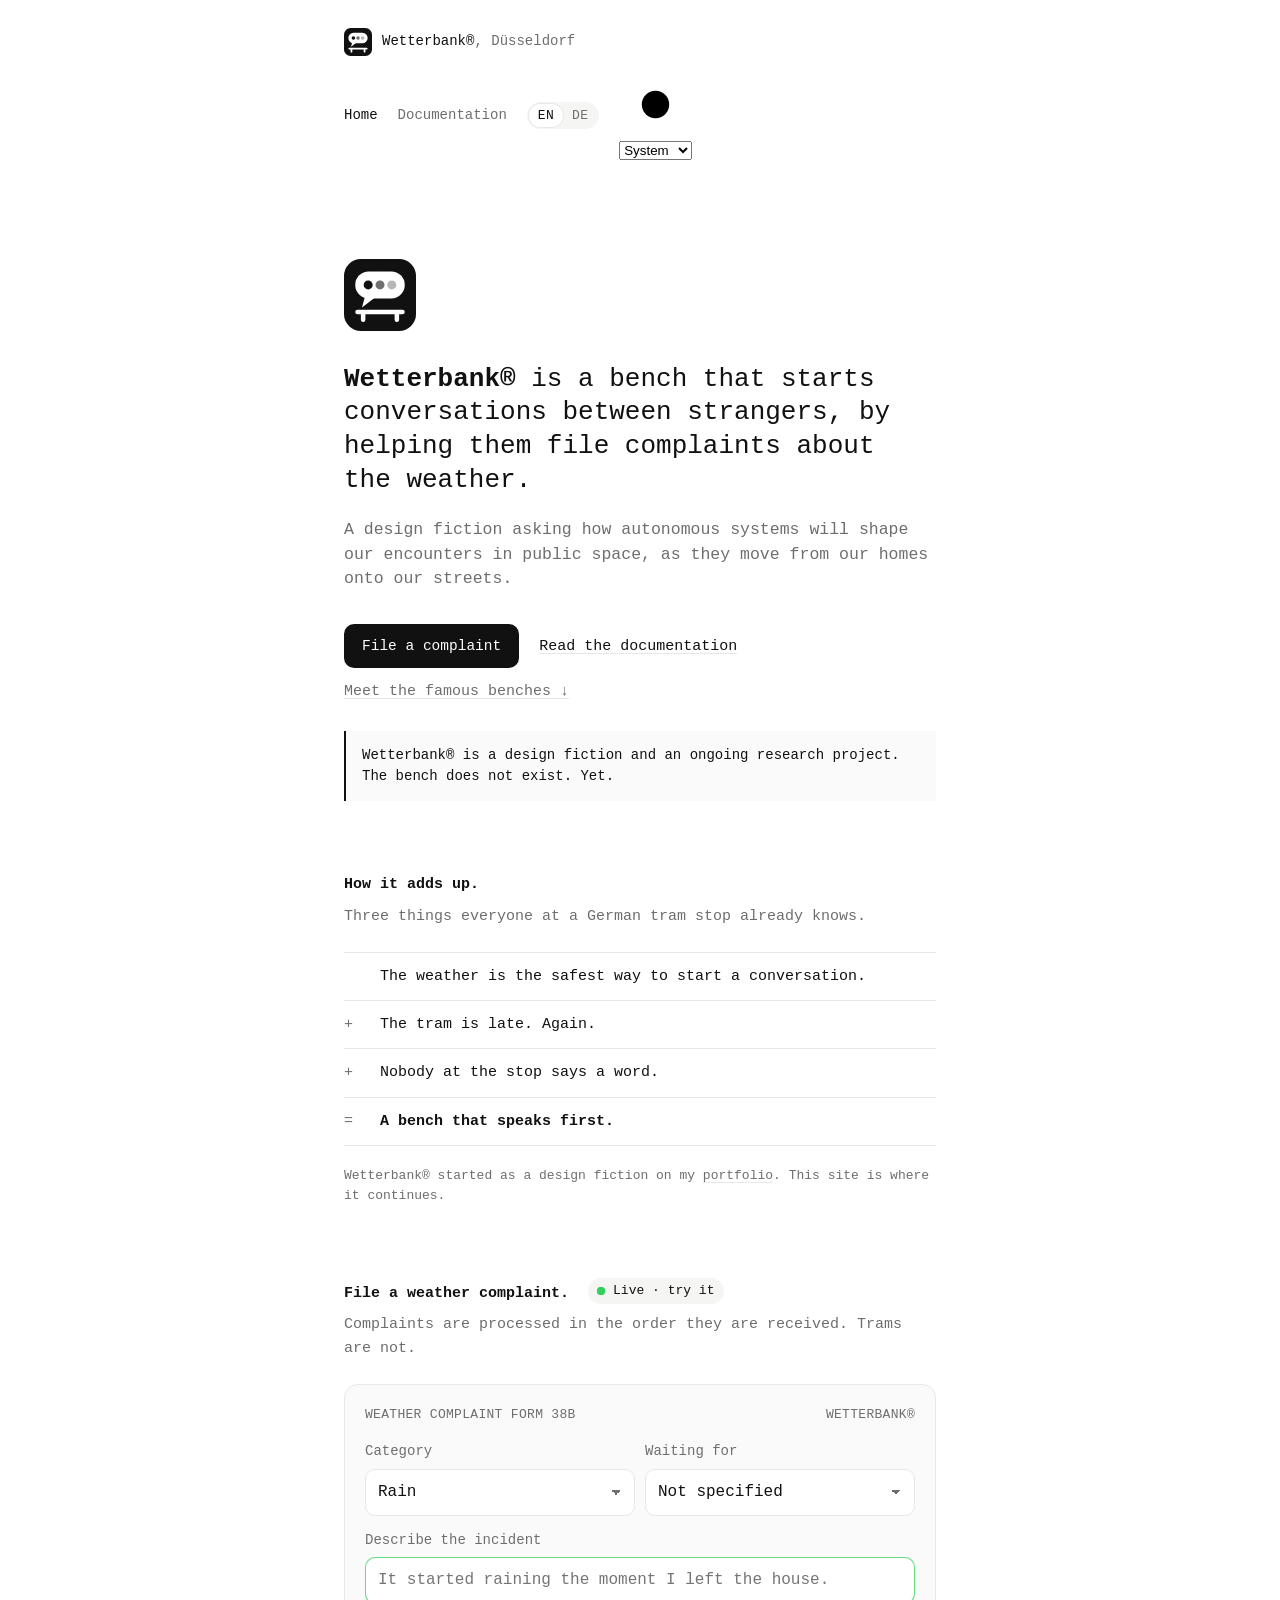
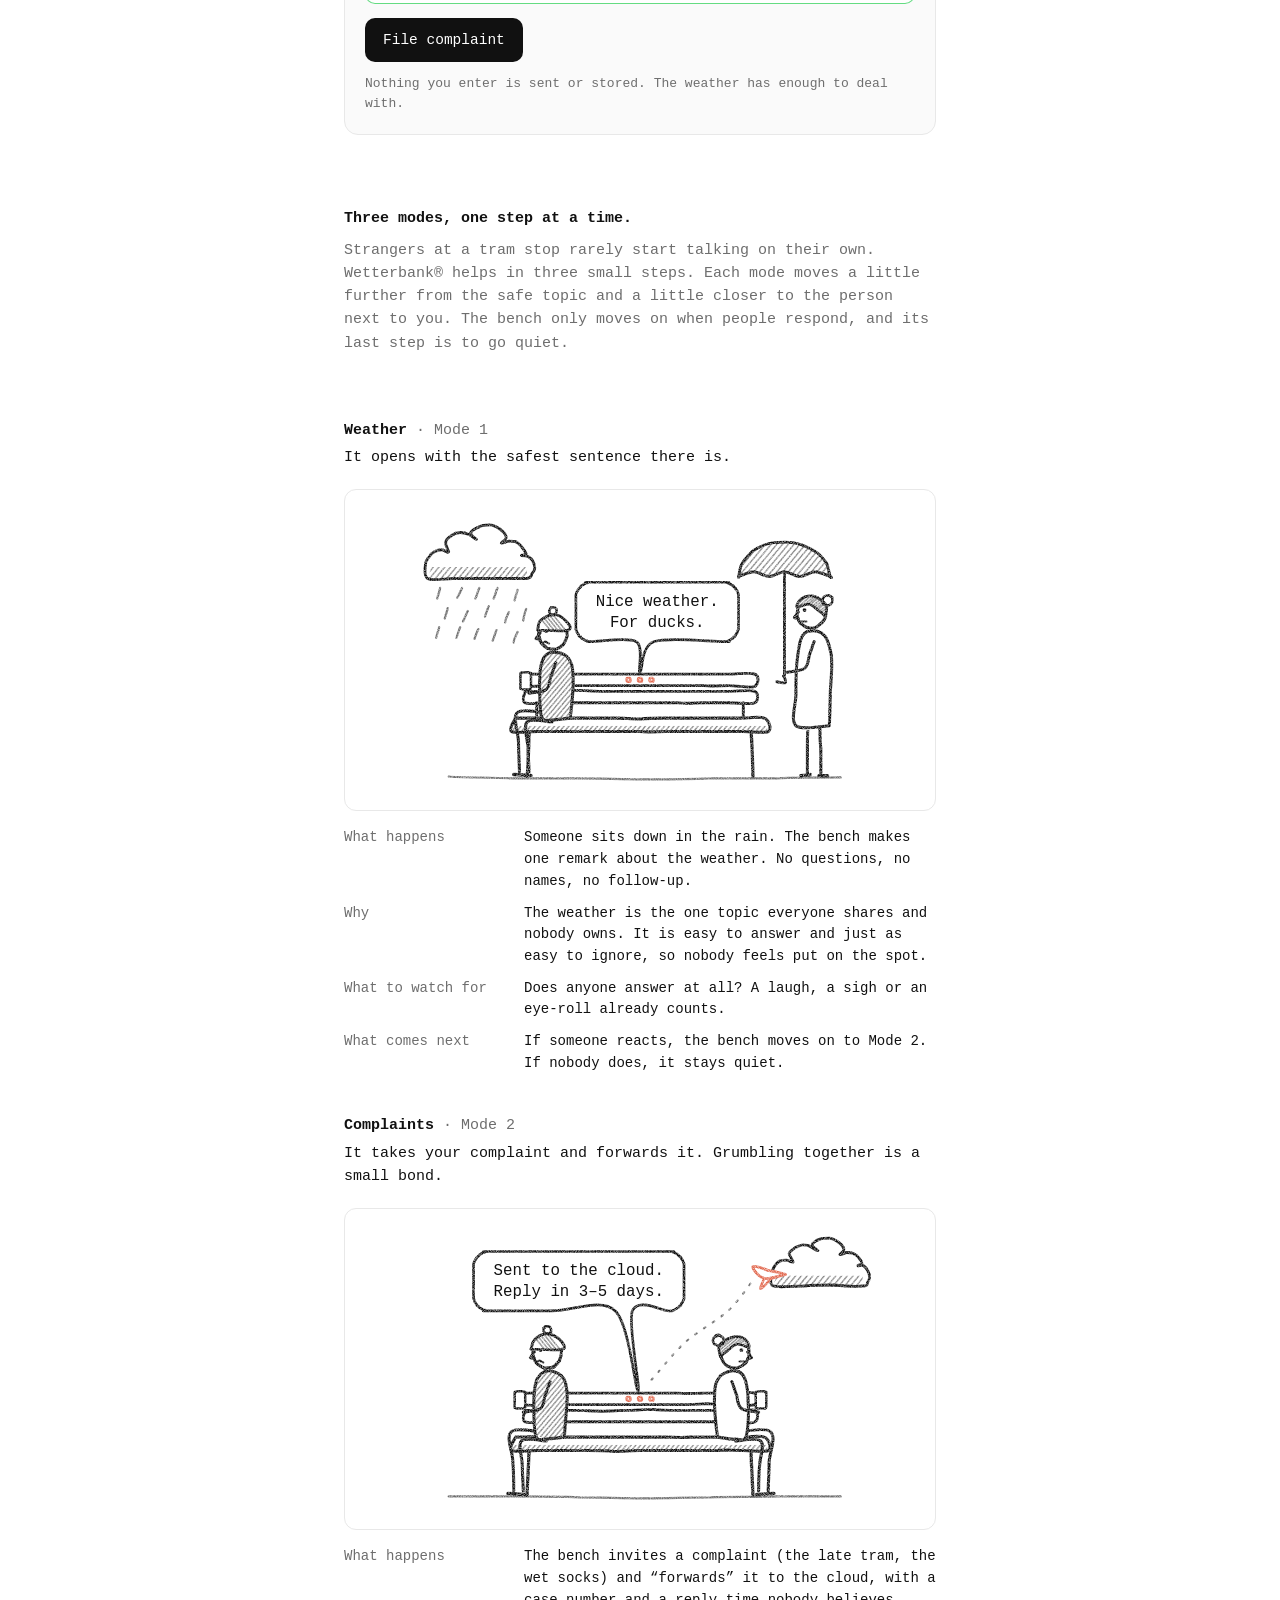
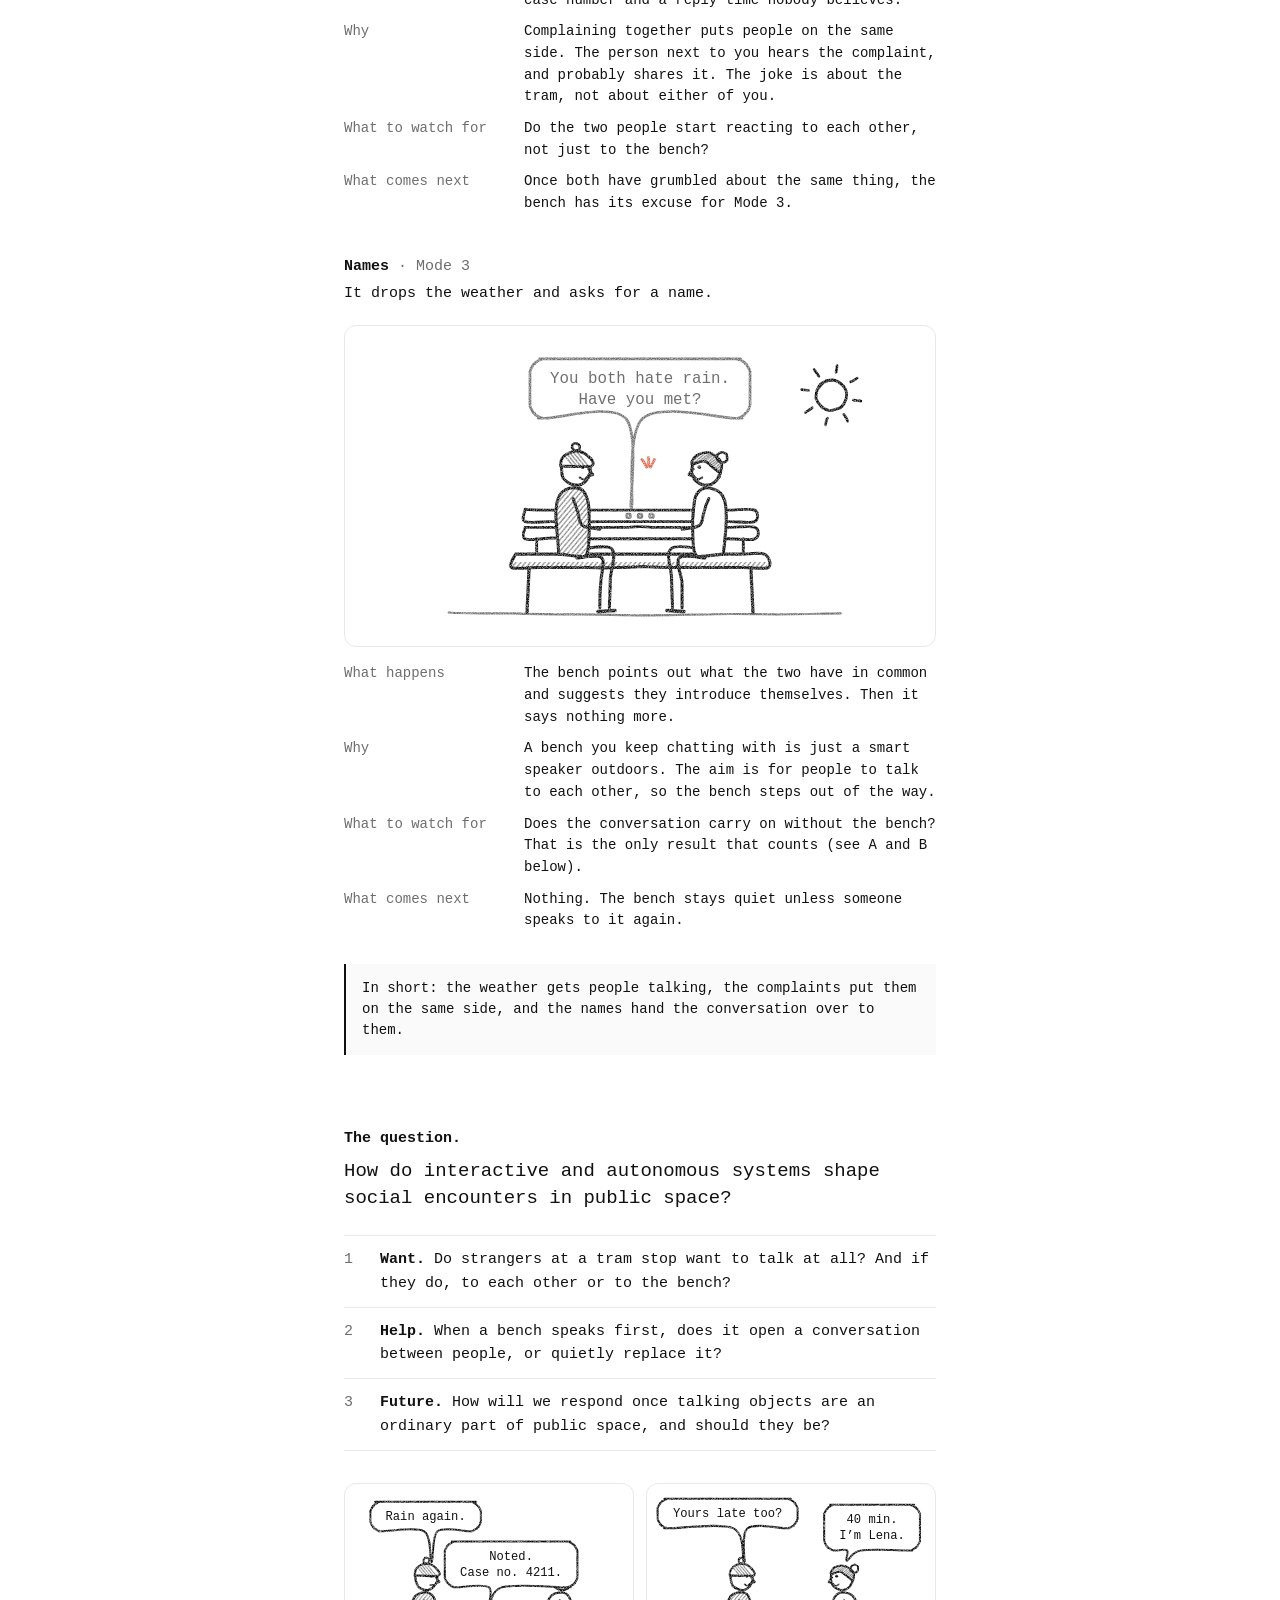
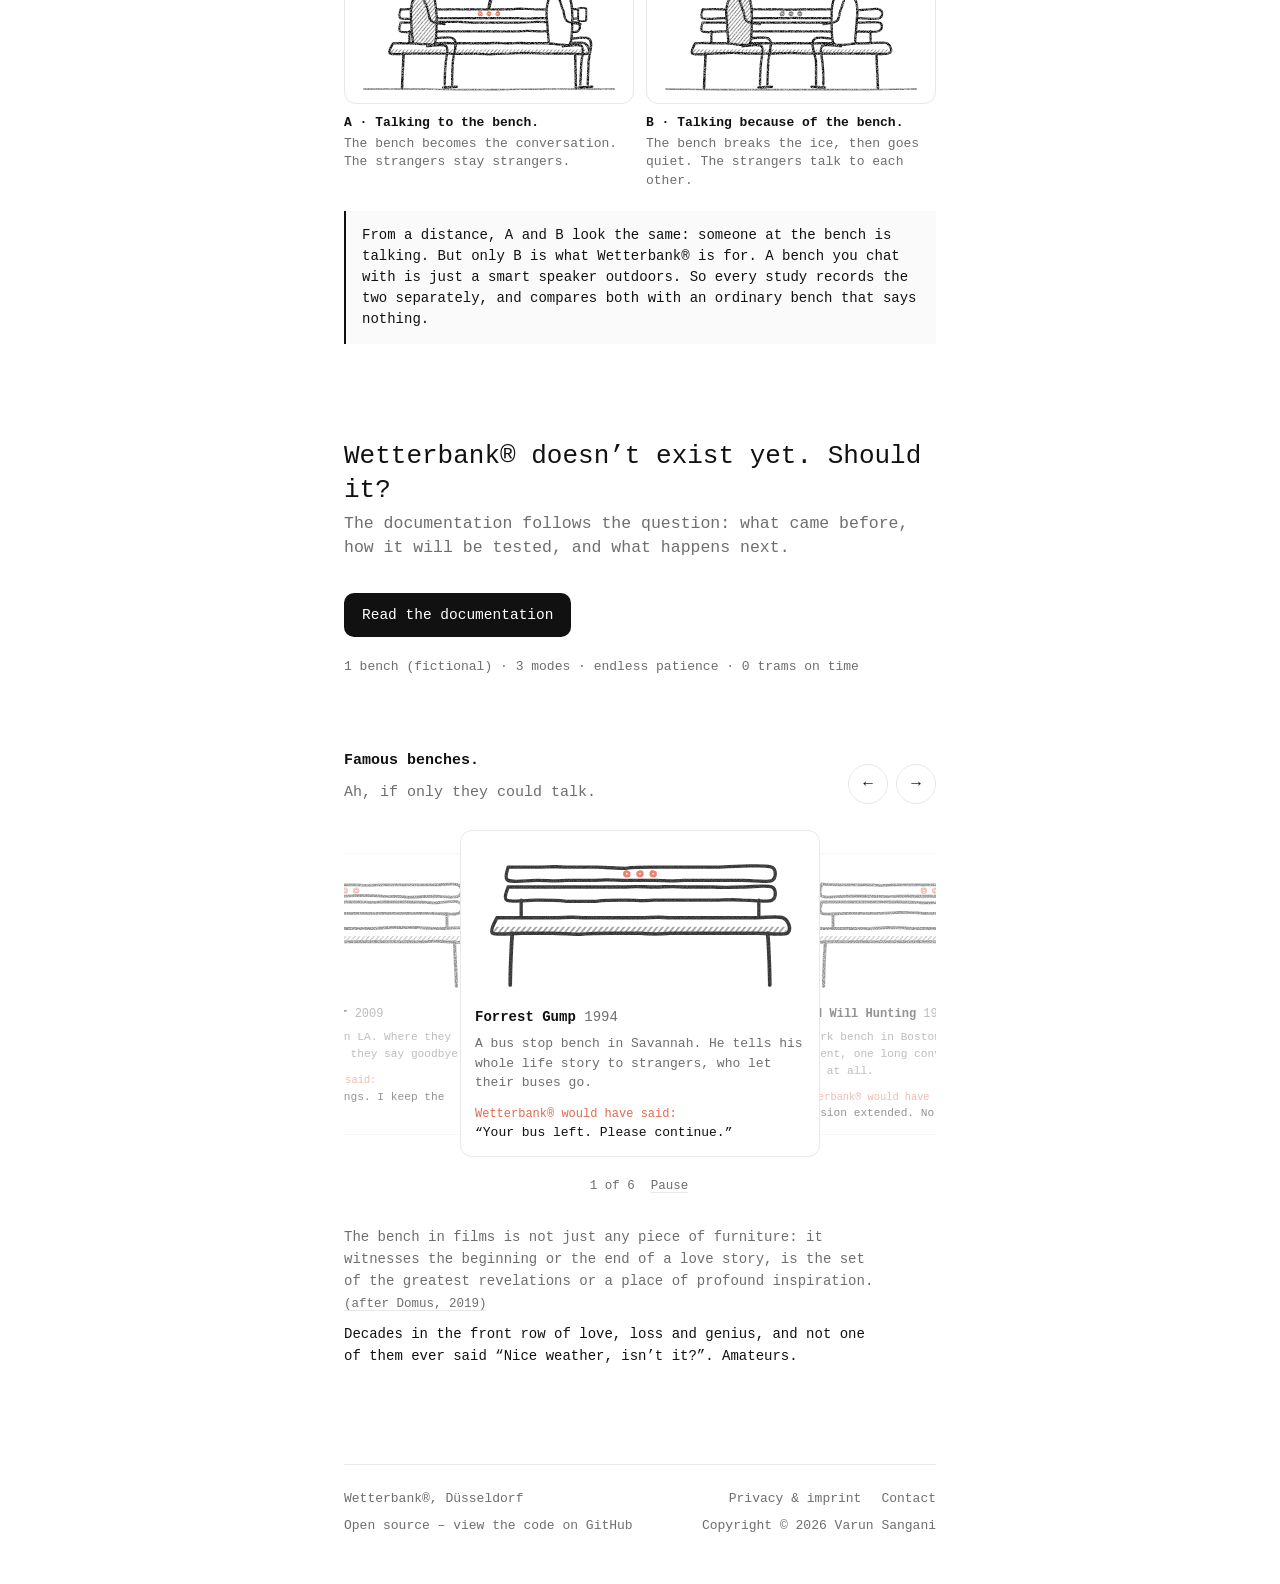
==== index.html @ 0b6e2e93 "Modes: explain each step in detail for newcomers Co-Authored-By: Claude Opus 5.5 <noreply@anthropic." ====
<!DOCTYPE html>
<html lang="en">
<head>
<meta charset="utf-8">
<link rel="preload" href="fonts/GeistMono-Variable.woff2" as="font" type="font/woff2" crossorigin>
<script>try{var t=localStorage.getItem("wb-theme");if(/^(spring|summer|autumn|winter)$/.test(t))document.documentElement.setAttribute("data-theme",t)}catch(e){}</script>
<meta name="viewport" content="width=device-width, initial-scale=1.0">
<title>Wetterbank® — a bench that starts conversations between strangers</title>
<meta name="description" content="Wetterbank® is a bench that starts conversations between strangers, by helping them file complaints about the weather. A design fiction asking how autonomous systems will shape our encounters in public space.">
<meta name="theme-color" content="#ffffff" media="(prefers-color-scheme: light)">
<meta name="theme-color" content="#111111" media="(prefers-color-scheme: dark)">
<meta property="og:type" content="website">
<meta property="og:site_name" content="Wetterbank®">
<meta property="og:title" content="Wetterbank® — a bench that starts conversations between strangers">
<meta property="og:description" content="By helping them file complaints about the weather. A design fiction about autonomous systems in public space.">
<meta property="og:image" content="https://va3uns.github.io/wetterbank/assets/og.png">
<meta property="og:url" content="https://va3uns.github.io/wetterbank/">
<meta name="twitter:card" content="summary_large_image">
<link rel="canonical" href="https://va3uns.github.io/wetterbank/">
<link rel="alternate" hreflang="en" href="https://va3uns.github.io/wetterbank/">
<link rel="alternate" hreflang="de" href="https://va3uns.github.io/wetterbank/de/">
<link rel="alternate" hreflang="x-default" href="https://va3uns.github.io/wetterbank/">
<link rel="icon" type="image/svg+xml" href="assets/icon.svg">
<link rel="apple-touch-icon" href="assets/icon-180.png">
<link rel="stylesheet" href="css/site.css">
<style>
.hero{padding:96px 0 0}
.hero .mark{width:72px;height:72px;margin:0 0 32px}
.notice{margin:28px 0 0;padding:14px 16px;border-left:2px solid var(--fg);background:var(--soft);font-size:14px;line-height:1.5}

/* The formula */
.formula{list-style:none;margin:0;padding:0}
.formula li{display:grid;grid-template-columns:28px 1fr;gap:8px;padding:12px 0;border-top:1px solid var(--line)}
.formula li:last-child{border-bottom:1px solid var(--line)}
.formula .op{color:var(--mute);font-variant-numeric:tabular-nums}
.formula li.eq strong{font-weight:600}
.spark{margin:20px 0 0}

/* Complaint form */
.desk{background:var(--soft);border:1px solid var(--line);border-radius:14px;padding:20px}
.live{display:inline-flex;align-items:center;gap:8px;margin-left:10px;padding:3px 10px 3px 9px;border-radius:999px;background:var(--panel);color:var(--fg);font-size:13px;font-weight:500;vertical-align:2px;text-decoration:none}
.live i{position:relative;width:8px;height:8px;border-radius:50%;background:#30d158;flex:none}
.live i::after{content:"";position:absolute;inset:0;border-radius:50%;background:#30d158}
@media (prefers-reduced-motion:no-preference){.live i::after{animation:pulse 1.6s ease-out infinite}}
@keyframes pulse{0%{transform:scale(1);opacity:.7}100%{transform:scale(3);opacity:0}}
.live:hover{background:var(--line)}
.desk{scroll-margin-top:24px;transition:box-shadow .3s}
.desk.called{box-shadow:0 0 0 3px #30d158}
.desk-head{display:flex;justify-content:space-between;gap:12px;font-size:13px;color:var(--mute);letter-spacing:.3px;text-transform:uppercase;margin:0 0 16px}
.field{margin:0 0 14px}
.field label{display:block;font-size:14px;color:var(--mute);margin:0 0 6px}
.pair{display:grid;grid-template-columns:1fr 1fr;gap:10px}
@media (max-width:480px){.pair{grid-template-columns:1fr}}
.desk select,.desk input{width:100%;font:inherit;font-size:max(16px,1rem);color:var(--fg);background:var(--bg);border:1px solid var(--line);border-radius:10px;padding:10px 12px;appearance:none;-webkit-appearance:none}
.desk select{background-image:linear-gradient(45deg,transparent 50%,var(--mute) 50%),linear-gradient(135deg,var(--mute) 50%,transparent 50%);background-position:calc(100% - 18px) 52%,calc(100% - 13px) 52%;background-size:5px 5px;background-repeat:no-repeat;padding-right:36px}
.desk select:focus,.desk input:focus{outline:none;border-color:var(--fg)}
.receipt{margin:16px 0 0;padding:14px 16px;border-radius:12px;background:var(--bg);border:1px solid var(--line)}
.receipt dl{display:grid;grid-template-columns:auto 1fr;gap:2px 14px;margin:0 0 10px;font-size:13px;color:var(--mute);font-variant-numeric:tabular-nums}
.receipt dt{margin:0}.receipt dd{margin:0;color:var(--fg)}
.receipt p{margin:0}
.desk .small{margin:12px 0 0}
/* The writing field glows while it waits for someone */
.desk #what{transition:border-color .2s,box-shadow .2s}
.desk.idle #what{border-color:rgba(48,209,88,.75)}
@media (prefers-reduced-motion:no-preference){.desk.idle #what{animation:glow 2.6s ease-in-out infinite}}
@media (prefers-reduced-motion:reduce){.desk.idle #what{box-shadow:0 0 0 3px rgba(48,209,88,.22)}}
@keyframes glow{0%,100%{box-shadow:0 0 0 0 rgba(48,209,88,0)}50%{box-shadow:0 0 0 6px rgba(48,209,88,.2)}}
.send{display:flex;flex-wrap:wrap;align-items:center;gap:8px 14px}
.hint{font-size:13px;margin:0}
.count{margin-left:auto;font-size:13px;color:var(--mute);font-variant-numeric:tabular-nums}
.desk .btn[disabled]{opacity:.6;cursor:progress}
.clear{display:flex;align-items:center;gap:12px;margin:12px 0 0;font-size:13px;color:var(--mute)}
.clear .bar{flex:1;min-width:40px;height:2px;background:var(--line);border-radius:2px;overflow:hidden}
.clear .bar span{display:block;height:100%;background:var(--mute);transform-origin:left center}
.clear button{white-space:nowrap;font:inherit;font-size:13px;color:var(--fg);background:none;border:0;padding:6px 0;cursor:pointer;text-decoration:underline;text-decoration-color:var(--line);text-underline-offset:3px}
.clear>span:first-child{white-space:nowrap}
@media (prefers-reduced-motion:reduce){.clear .bar{display:none}}

/* Modes */
.mode{padding:40px 0 0}
.mode h3 span{font-weight:400;color:var(--mute)}
.mode p{margin:0 0 20px}

/* Question */
.rq{font-size:19px;line-height:1.4;letter-spacing:0;margin:0 0 24px}
.subq{counter-reset:q}
.subq li{display:grid;grid-template-columns:28px 1fr;gap:8px}
.subq li::before{counter-increment:q;content:counter(q);color:var(--mute);font-variant-numeric:tabular-nums}
.two{margin:32px 0 0}

/* Closing */
.closing{padding:96px 0 0}
.closing h2{font-size:26px;font-weight:400;letter-spacing:0;line-height:1.3;margin:0 0 4px}
.stats{margin:20px 0 0;font-size:13px;color:var(--mute);font-variant-numeric:tabular-nums}
@media (max-width:520px){.hero{padding-top:64px}.closing h2{font-size:22px}.rq{font-size:18px}}
</style>
<link rel="stylesheet" href="css/themes.css">
</head>
<body>
<div class="page">

<header class="top">
  <a class="by" href="./"><svg class="logo" viewBox="0 0 64 64" aria-hidden="true"><rect width="64" height="64" rx="15"/><rect class="mk" x="10" y="11" width="44" height="24" rx="12"/><path class="mk" d="M19 32 16 43 29 33Z"/><g class="dt"><circle cx="21.5" cy="23" r="4"/><circle cx="32" cy="23" r="4"/><circle cx="42.5" cy="23" r="4"/></g><path class="ln" d="M12 47H52M17 47v7M47 47v7"/></svg><span>Wetterbank®<span class="where">, Düsseldorf</span></span></a>
  <nav aria-label="Pages"><a href="./" aria-current="page">Home</a><a href="documentation.html">Documentation</a><span class="lang" role="group" aria-label="Language"><a href="./" hreflang="en" lang="en" aria-label="English" aria-current="true">EN</a><a href="de/index.html" hreflang="de" lang="de" aria-label="Deutsch">DE</a></span><label class="theme"><svg viewBox="0 0 16 16" aria-hidden="true"><circle cx="8" cy="8" r="3"/><path d="M8 1.5v1.5M8 13v1.5M1.5 8H3M13 8h1.5M3.4 3.4l1 1M11.6 11.6l1 1M3.4 12.6l1-1M11.6 4.4l1-1"/></svg><span class="vh">Theme</span><select data-theme-picker aria-label="Theme" title="Theme"><option value="system">System</option><option value="spring">Spring</option><option value="summer">Summer</option><option value="autumn">Autumn</option><option value="winter">Winter</option></select></label></nav>
</header>

<main>
  <div class="hero">
    <svg class="logo mark" viewBox="0 0 64 64" role="img" aria-label="Wetterbank® logo: a speech bubble with typing dots, above a bench"><rect width="64" height="64" rx="15"/><rect class="mk" x="10" y="11" width="44" height="24" rx="12"/><path class="mk" d="M19 32 16 43 29 33Z"/><g class="dt typing"><circle cx="21.5" cy="23" r="4"/><circle cx="32" cy="23" r="4"/><circle cx="42.5" cy="23" r="4"/></g><path class="ln" d="M12 47H52M17 47v7M47 47v7"/></svg>
    <h1><strong>Wetterbank®</strong> is a bench that starts conversations between strangers, by helping them file complaints about the weather.</h1>
    <p class="lede">A design fiction asking how autonomous systems will shape our encounters in public space, as they move from our homes onto our streets.</p>
    <div class="actions">
      <a class="btn" href="#desk" data-to-desk>File a complaint</a>
      <a href="documentation.html">Read the documentation</a>
      <a href="#famous" class="jump-link">Meet the famous benches ↓</a>
    </div>
    <p class="notice">Wetterbank® is a design fiction and an ongoing research project. The bench does not exist. Yet.</p>
  </div>

  <section id="idea" aria-labelledby="idea-h">
    <h2 id="idea-h">How it adds up.</h2>
    <p class="sub">Three things everyone at a German tram stop already knows.</p>
    <ol class="formula">
      <li><span class="op"></span><span>The weather is the safest way to start a conversation.</span></li>
      <li><span class="op">+</span><span>The tram is late. Again.</span></li>
      <li><span class="op">+</span><span>Nobody at the stop says a word.</span></li>
      <li class="eq"><span class="op">=</span><span><strong>A bench that speaks first.</strong></span></li>
    </ol>
    <p class="spark small">Wetterbank® started as a design fiction on my <a href="https://va3uns.github.io/rnd/#wetterbank">portfolio</a>. This site is where it continues.</p>
  </section>

  <section id="file" aria-labelledby="file-h">
    <h2 id="file-h">File a weather complaint. <a class="live" href="#desk" data-to-desk aria-label="Live and interactive: go to the complaint box"><i aria-hidden="true"></i>Live · try it</a></h2>
    <p class="sub">Complaints are processed in the order they are received. Trams are not.</p>
    <form class="desk idle" id="desk" autocomplete="off" novalidate>
      <div class="desk-head"><span>Weather complaint form 38b</span><span>Wetterbank®</span></div>
      <div class="pair">
        <div class="field">
          <label for="cat">Category</label>
          <select id="cat">
            <option>Rain</option><option>Wind</option><option>Cold</option><option>Feels colder than measured</option><option>Too hot</option><option>Grey, in general</option><option>Other</option>
          </select>
        </div>
        <div class="field">
          <label for="line">Waiting for</label>
          <select id="line">
            <option>Not specified</option><option>U79</option><option>701</option><option>704</option><option>706</option><option>707</option><option>708</option><option>709</option><option>A tram that never came</option>
          </select>
        </div>
      </div>
      <div class="field">
        <label for="what">Describe the incident</label>
        <input id="what" type="text" maxlength="200" placeholder="It started raining the moment I left the house." enterkeyhint="send">
      </div>
      <div class="send">
        <button class="btn" type="submit" id="send">File complaint</button>
        <p class="hint" id="hint" role="status" aria-live="polite"></p>
        <span class="count" id="count" aria-hidden="true"></span>
      </div>
      <div class="receipt" id="receipt" hidden aria-live="polite"></div>
      <p class="small">Nothing you enter is sent or stored. The weather has enough to deal with.</p>
    </form>
  </section>

  <section id="modes" aria-labelledby="modes-h">
    <h2 id="modes-h">Three modes, one step at a time.</h2>
    <p class="sub">Strangers at a tram stop rarely start talking on their own. Wetterbank® helps in three small steps. Each mode moves a little further from the safe topic and a little closer to the person next to you. The bench only moves on when people respond, and its last step is to go quiet.</p>

    <div class="mode">
      <h3>Weather <span>· Mode 1</span></h3>
      <p>It opens with the safest sentence there is.</p>
      <figure>
        <div class="card"><svg class="pn tk" viewBox="0 0 600 320" role="img" aria-label="Rain at a tram stop. One person sits on the bench, another stands apart under an umbrella. The bench says: Nice weather. For ducks."><defs><filter id="gr-en1" x="-2%" y="-2%" width="104%" height="104%"><feTurbulence type="fractalNoise" baseFrequency="1.1" numOctaves="1" seed="7" result="t"/><feColorMatrix in="t" type="matrix" values="0 0 0 0 0  0 0 0 0 0  0 0 0 0 0  0 0 0 -1.5 1.55" result="m"/><feComposite in="SourceGraphic" in2="m" operator="in" result="c"/><feDisplacementMap in="c" in2="t" scale="1.1" xChannelSelector="R" yChannelSelector="G"/></filter></defs><g filter="url(#gr-en1)"><path class="pg" d="M100 289C111 290 146 290 168 291C191 291 214 291 237 291C259 291 282 292 305 292C328 292 351 292 373 291C396 291 419 291 442 291C464 290 499 290 510 290" stroke-width="2.2"/><path class="pp" d="M76 65C77 64 78 60 79 58C81 57 83 55 85 54C88 53 90 52 93 52C95 52 99 55 100 54C101 53 96 47 97 44C97 41 101 39 103 37C106 36 109 34 112 34C115 34 119 34 122 35C125 37 129 41 129 41C130 41 123 36 123 34C124 32 129 29 132 27C135 26 139 26 143 26C146 27 150 28 153 30C156 32 160 36 160 39C161 41 155 44 155 45C156 46 161 43 163 43C166 43 169 44 171 45C173 46 176 48 177 50C179 52 181 56 181 57C180 58 176 58 176 58C176 59 181 58 183 59C185 60 187 62 189 64C190 66 190 69 190 71C190 73 188 76 187 78C186 79 192 81 182 82C172 83 147 82 130 82C113 82 87 85 78 82C69 79 77 68 76 65"/><clipPath id="h11-4"><path d="M82 70L182 70L182 82L78 82Z"/></clipPath><g clip-path="url(#h11-4)"><path class="ph" d="M68 82L78 70M74 82L84 70M80 82L90 70M86 82L96 70M92 82L102 70M98 82L108 70M104 82L114 70M110 82L120 70M116 82L126 70M122 82L132 70M128 82L138 70M134 82L144 70M140 82L150 70M146 82L156 70M152 82L162 70M158 82L168 70M164 82L174 70M170 82L180 70M176 82L186 70M182 82L192 70" stroke-width="1.6"/></g><path class="pk" d="M76 65C77 64 78 60 80 59C81 57 83 55 85 54C87 53 90 52 93 52C95 52 99 56 100 54C100 53 96 47 97 44C97 41 101 39 103 37C106 35 109 34 112 34C115 34 119 35 121 36C124 37 129 42 129 41C129 41 123 37 123 34C124 32 129 29 132 28C135 26 139 26 143 26C147 26 150 28 153 30C156 32 160 36 160 39C161 41 155 44 155 45C156 46 161 43 163 43C166 43 169 43 171 44C174 46 176 48 177 50C179 52 181 56 181 57C181 58 176 57 176 58C176 58 181 58 183 59C185 60 187 62 188 64C189 66 190 69 190 71C190 73 188 76 187 77C186 79 187 81 182 82C177 82 165 82 156 82C147 82 139 82 130 82C121 82 113 82 104 82C95 82 83 85 78 82C73 79 76 68 76 65" stroke-width="3"/><g class="rain"><path class="pg" d="M91 92C91 94 88 102 88 103" stroke-width="2.4"/><path class="pg" d="M114 92C113 94 110 101 109 102" stroke-width="2.4"/><path class="pg" d="M132 92C131 94 129 101 128 103" stroke-width="2.4"/><path class="pg" d="M151 92C150 94 148 101 147 103" stroke-width="2.4"/><path class="pg" d="M172 94C172 95 169 103 169 105" stroke-width="2.4"/><path class="pg" d="M99 113C99 115 96 122 96 124" stroke-width="2.4"/><path class="pg" d="M120 116C119 118 116 125 115 127" stroke-width="2.4"/><path class="pg" d="M142 111C141 113 138 121 138 122" stroke-width="2.4"/><path class="pg" d="M163 117C162 119 159 126 159 128" stroke-width="2.4"/><path class="pg" d="M181 114C180 116 178 124 178 126" stroke-width="2.4"/><path class="pg" d="M90 133C90 135 87 142 87 144" stroke-width="2.4"/><path class="pg" d="M112 133C111 135 109 142 108 144" stroke-width="2.4"/><path class="pg" d="M131 135C130 136 128 143 127 145" stroke-width="2.4"/><path class="pg" d="M150 136C149 138 147 145 146 147" stroke-width="2.4"/><path class="pg" d="M172 138C171 140 168 147 168 149" stroke-width="2.4"/></g><path class="pk" d="M180 182C184 182 198 182 207 182C216 182 224 182 233 182C242 182 251 182 260 182C269 182 278 182 287 182C296 182 304 182 313 182C322 182 331 182 340 182C349 182 358 182 367 182C376 182 384 182 393 182C402 182 416 180 420 182C425 184 424 192 420 195C416 197 402 194 393 194C384 194 376 195 367 194C358 194 349 194 340 194C331 194 322 194 313 194C304 194 296 194 287 194C278 194 269 194 260 194C251 194 242 194 233 194C224 194 216 194 207 194C198 194 184 196 180 194C175 192 180 184 180 182" stroke-width="3"/><path class="pk" d="M180 200C184 200 198 200 207 200C216 200 224 199 233 199C242 199 251 200 260 200C269 200 278 200 287 200C296 200 304 200 313 200C322 200 331 200 340 200C349 200 358 200 367 200C376 200 385 200 393 200C402 200 415 198 420 200C424 202 424 210 420 212C416 214 402 212 393 212C384 212 376 212 367 212C358 212 349 213 340 212C331 212 322 212 313 212C304 212 296 212 287 212C278 212 269 212 260 212C251 212 242 212 233 212C224 212 216 212 207 212C198 212 184 214 180 212C175 210 180 202 180 200" stroke-width="3"/><path class="pk" d="M192 212C192 215 192 225 192 228" stroke-width="3"/><path class="pk" d="M408 212C408 215 408 225 408 228" stroke-width="3"/><path class="pp" d="M170 228C177 228 199 228 213 228C228 228 242 228 257 228C271 228 286 228 300 228C314 228 329 228 343 228C358 228 372 228 387 228C401 228 422 226 430 228C438 230 441 240 434 242C427 244 404 242 389 242C374 242 360 242 345 242C330 242 315 242 300 242C285 242 270 242 255 242C240 242 226 242 211 242C196 242 173 244 166 242C159 240 169 230 170 228"/><clipPath id="h11-26"><path d="M168 236L432 236L434 242L166 242Z"/></clipPath><g clip-path="url(#h11-26)"><path class="ph" d="M161 242L166 236M166 242L171 236M171 242L176 236M176 242L181 236M181 242L186 236M186 242L191 236M191 242L196 236M196 242L201 236M201 242L206 236M206 242L211 236M211 242L216 236M216 242L221 236M221 242L226 236M226 242L231 236M231 242L236 236M236 242L241 236M241 242L246 236M246 242L251 236M251 242L256 236M256 242L261 236M261 242L266 236M266 242L271 236M271 242L276 236M276 242L281 236M281 242L286 236M286 242L291 236M291 242L296 236M296 242L301 236M301 242L306 236M306 242L311 236M311 242L316 236M316 242L321 236M321 242L326 236M326 242L331 236M331 242L336 236M336 242L341 236M341 242L346 236M346 242L351 236M351 242L356 236M356 242L361 236M361 242L366 236M366 242L371 236M371 242L376 236M376 242L381 236M381 242L386 236M386 242L391 236M391 242L396 236M396 242L401 236M401 242L406 236M406 242L411 236M411 242L416 236M416 242L421 236M421 242L426 236M426 242L431 236M431 242L436 236" stroke-width="1.6"/></g><path class="pk" d="M170 228C174 228 187 228 196 228C205 228 213 228 222 228C231 228 239 228 248 228C257 228 265 228 274 228C283 228 291 229 300 229C309 228 317 228 326 228C335 228 343 228 352 228C361 228 369 228 378 228C387 228 395 228 404 228C413 228 425 226 430 228C435 230 438 240 434 242C430 244 416 242 407 242C398 242 389 242 380 242C371 242 363 242 354 242C345 242 336 242 327 242C318 242 309 243 300 242C291 242 282 242 273 242C264 242 255 242 246 242C237 242 229 242 220 242C211 242 202 242 193 242C184 242 170 244 166 242C162 240 169 230 170 228" stroke-width="3.2"/><path class="pk" d="M184 242C184 250 183 281 182 289" stroke-width="3.4"/><path class="pk" d="M416 242C417 250 418 281 418 289" stroke-width="3.4"/><g class="vd v0"><path class="pc dotc" d="M289 186C289 186 289 186 290 187C290 187 290 187 290 188C290 188 290 189 290 189C290 190 289 190 289 190C288 190 288 190 287 190C287 190 287 190 286 189C286 189 286 189 286 188C286 188 286 187 286 187C286 186 287 186 287 186C288 186 288 186 289 186C289 186 289 186 290 187C290 187 290 188 290 188" stroke-width="2.6"/></g><g class="vd v1"><path class="pc dotc" d="M299 186C299 186 300 186 300 186C301 186 301 186 301 186C302 187 302 187 302 187C302 188 302 188 302 189C302 189 302 190 301 190C301 190 300 190 300 190C299 190 299 190 299 190C298 189 298 189 298 189C298 188 298 188 298 187C298 187 298 186 299 186C299 186 300 186 300 186C301 186 301 186 301 186" stroke-width="2.6"/></g><g class="vd v2"><path class="pc dotc" d="M313 190C313 190 312 190 312 190C312 190 311 190 311 190C310 189 310 189 310 189C310 188 310 188 310 187C310 187 310 186 311 186C311 186 312 186 312 186C312 186 313 186 313 186C314 187 314 187 314 187C314 188 314 188 314 189C314 189 314 190 313 190C313 190 312 190 312 190C312 190 311 190 311 190" stroke-width="2.6"/></g><path class="pk" d="M212 225C205 224 179 217 172 222C166 227 173 243 173 253C173 263 174 279 174 284" stroke-width="3.2"/><path class="pk" d="M208 232C204 232 187 228 182 232C178 236 182 249 183 258C183 267 184 280 184 284" stroke-width="3.2"/><path class="pk" d="M186 288C183 288 171 287 168 287" stroke-width="3.6"/><path class="pp" d="M227 228C228 221 231 195 230 184C230 173 228 168 224 164C220 160 212 158 208 159C204 159 200 162 198 168C196 174 195 182 195 192C195 202 195 220 197 226C199 232 203 230 208 230C213 230 224 228 227 228"/><clipPath id="h11-37"><path d="M227 228L230 184L224 164L208 159L198 168L195 192L197 226L208 230Z"/></clipPath><g clip-path="url(#h11-37)"><path class="ph" d="M135 230L195 159M140 230L200 159M145 230L205 159M150 230L210 159M155 230L215 159M160 230L220 159M165 230L225 159M170 230L230 159M175 230L235 159M180 230L240 159M185 230L245 159M190 230L250 159M195 230L255 159M200 230L260 159M205 230L265 159M210 230L270 159M215 230L275 159M220 230L280 159M225 230L285 159" stroke-width="1.6"/></g><path class="pk" d="M227 228C228 221 231 195 230 184C230 173 228 168 224 164C220 160 213 159 208 159C204 160 200 163 198 168C196 173 195 182 195 192C195 202 195 220 197 226C199 232 203 230 208 230C213 230 224 228 227 228" stroke-width="3.2"/><path class="pp" d="M215 125C216 126 220 129 222 132C223 134 224 138 224 141C224 144 222 148 221 150C219 153 215 155 213 155C210 156 206 156 203 155C201 154 198 151 196 148C195 146 194 142 194 139C194 136 196 132 198 130C199 127 203 125 205 124C208 124 212 124 215 125C217 126 220 129 222 132C223 134 224 140 224 141"/><path class="pk" d="M203 155C202 154 198 151 196 148C195 145 194 141 194 138C195 135 196 132 198 129C200 127 203 125 206 124C209 124 213 124 215 125C218 127 221 129 222 132C223 135 224 139 224 142C223 145 222 148 220 151C218 153 215 155 212 156C209 156 206 156 203 155C200 153 197 151 196 148C194 145 194 140 194 138" stroke-width="3.2"/><path class="pk" d="M196 139C195 140 191 143 191 145C191 146 195 145 196 146" stroke-width="2.4"/><circle class="eye" cx="202" cy="137" r="2"/><path class="pk" d="M205 150C204 150 202 148 201 148C200 148 198 150 197 150" stroke-width="2.2"/><path class="pp" d="M193 136C193 134 193 129 196 126C199 123 205 120 209 120C213 120 219 123 222 126C225 129 230 135 225 136C220 138 198 136 193 136"/><clipPath id="h11-44"><path d="M193 136L196 126L209 120L222 126L225 136Z"/></clipPath><g clip-path="url(#h11-44)"><path class="ph" d="M206 136L193 120M210 136L197 120M214 136L201 120M218 136L205 120M222 136L209 120" stroke-width="1.6"/></g><path class="pk" d="M193 136C194 134 193 129 196 126C199 123 205 120 209 120C214 119 219 123 222 126C225 129 230 134 225 136C220 138 199 136 193 136" stroke-width="3"/><path class="pk" d="M213 116C213 116 213 117 212 118C212 119 211 119 211 120C210 120 209 120 208 120C207 120 207 119 206 119C206 118 205 117 205 116C205 116 205 115 206 114C206 113 207 113 207 112C208 112 209 112 210 112C211 112 211 113 212 113C213 114 213 115 213 116C213 116 213 117 212 118C212 119 211 119 211 120" stroke-width="2.6"/><path class="pk" d="M212 170C211 172 209 179 207 184C205 189 206 195 202 198C198 201 187 201 184 202" stroke-width="3.2"/><path class="pp" d="M184 180C184 180 185 180 185 181C185 181 186 180 186 182C186 185 186 193 186 195C186 198 186 197 185 197C185 198 185 198 184 198C182 198 179 198 177 198C176 198 176 198 176 197C175 197 175 198 175 196C175 193 175 185 175 182C175 180 175 181 176 181C176 180 176 180 178 180C179 180 183 180 184 180"/><path class="pk" d="M183 180C184 181 185 180 185 181C186 181 186 180 186 182C186 185 186 193 186 195C186 198 186 197 185 198C185 198 185 198 184 198C182 198 179 198 178 198C176 198 176 198 175 197C175 197 175 198 175 196C175 193 175 185 175 183C175 180 175 181 176 181C176 180 176 180 178 180C179 180 182 180 183 180" stroke-width="2.6"/><path class="pk" d="M488 234C488 238 488 251 489 260C489 269 489 282 489 286" stroke-width="3.2"/><path class="pk" d="M476 234C475 238 475 251 475 260C475 269 475 282 475 286" stroke-width="3.2"/><path class="pk" d="M496 288C494 288 488 288 487 288" stroke-width="3.4"/><path class="pk" d="M478 287C476 288 470 288 468 288" stroke-width="3.4"/><path class="pp" d="M498 236C498 224 501 178 500 162C499 146 497 146 493 142C489 138 482 136 478 137C474 137 470 140 468 146C466 152 465 155 464 170C463 185 457 225 463 236C469 247 492 236 498 236"/><path class="pk" d="M498 236C498 230 499 211 499 199C500 187 501 172 500 162C498 153 497 146 493 142C489 137 482 136 478 137C474 137 470 140 468 146C466 152 465 161 464 170C463 180 463 192 463 203C463 214 457 230 463 236C469 241 492 236 498 236" stroke-width="3.2"/><path class="pp" d="M480 134C479 134 474 133 471 132C469 130 466 127 465 124C464 121 464 117 465 114C465 111 467 108 469 106C472 104 475 102 478 102C481 102 484 103 487 104C489 106 492 109 493 112C494 115 494 119 494 122C493 125 491 128 489 130C486 132 483 134 480 134C477 134 474 133 471 132C469 130 466 125 465 124"/><path class="pk" d="M487 104C488 106 492 109 493 112C494 115 494 119 494 122C493 125 491 128 488 130C486 132 483 134 480 134C477 134 473 133 471 131C468 130 466 127 465 124C464 121 464 117 465 114C465 111 467 107 470 105C472 103 475 102 478 102C481 102 485 103 487 104C490 106 492 109 493 112C494 115 493 121 493 122" stroke-width="3.2"/><path class="pk" d="M466 117C465 118 461 122 461 123C461 124 465 124 466 124" stroke-width="2.4"/><circle class="eye" cx="472" cy="115" r="2"/><path class="pk" d="M474 127C473 127 469 127 468 127" stroke-width="2.2"/><path class="pp" d="M494 122C494 120 497 114 495 110C493 107 487 102 483 101C479 100 472 101 469 103C466 105 463 111 464 112C465 113 473 108 477 109C481 109 484 114 487 116C490 118 493 121 494 122"/><clipPath id="h11-61"><path d="M494 122L495 110L483 101L469 103L464 112L477 109L487 116Z"/></clipPath><g clip-path="url(#h11-61)"><path class="ph" d="M439 122L464 101M442 122L468 101M446 122L471 101M449 122L474 101M453 122L478 101M456 122L482 101M460 122L485 101M463 122L488 101M467 122L492 101M470 122L496 101M474 122L499 101M477 122L502 101M481 122L506 101M484 122L510 101M488 122L513 101M491 122L516 101M495 122L520 101" stroke-width="1.6"/></g><path class="pk" d="M494 122C494 120 496 114 495 110C493 107 487 102 483 101C479 99 472 101 469 103C466 105 463 111 464 112C465 113 473 108 477 109C481 110 484 114 487 116C490 118 493 121 494 122" stroke-width="2.8"/><path class="pk" d="M495 100C495 100 497 99 498 100C499 100 500 101 501 102C501 103 501 104 501 105C501 106 501 108 500 108C500 109 498 110 497 110C496 111 495 110 494 110C493 110 492 109 491 108C491 107 490 106 491 105C491 104 491 102 492 102C492 101 494 100 495 100C496 99 497 100 498 100C499 100 500 102 501 102" stroke-width="2.6"/><path class="pk" d="M482 148C481 150 479 157 477 162C476 167 476 173 472 176C468 179 457 179 454 180" stroke-width="3.2"/><path class="pk" d="M451 184C451 175 451 147 451 128C451 109 451 81 451 72" stroke-width="3"/><path class="pk" d="M450 184C451 185 453 190 452 191C451 192 445 190 443 190" stroke-width="3"/><path class="pp" d="M403 80C403 80 402 82 403 80C404 78 404 70 406 66C409 62 413 58 417 54C421 51 427 48 433 46C438 45 445 44 451 44C457 44 464 45 469 47C475 49 480 51 485 55C489 58 493 62 495 66C498 70 499 78 499 80C500 82 502 81 499 80C496 79 488 75 483 75C478 75 472 80 467 80C462 80 456 75 451 75C446 75 440 80 435 80C430 80 424 75 419 75C414 75 406 79 403 80"/><clipPath id="h11-68"><path d="M403 80L403 80L407 66L417 55L433 47L451 44L469 47L485 55L495 66L499 80L499 80L483 75L467 80L451 75L435 80L419 75Z"/></clipPath><g clip-path="url(#h11-68)"><path class="ph" d="M373 80L403 44M379 80L409 44M385 80L415 44M391 80L421 44M397 80L427 44M403 80L433 44M409 80L439 44M415 80L445 44M421 80L451 44M427 80L457 44M433 80L463 44M439 80L469 44M445 80L475 44M451 80L481 44M457 80L487 44M463 80L493 44M469 80L499 44M475 80L505 44M481 80L511 44M487 80L517 44M493 80L523 44M499 80L529 44" stroke-width="1.6"/></g><path class="pk" d="M403 80C403 80 403 82 403 80C404 78 404 70 407 66C409 62 413 58 417 54C421 51 427 48 433 46C438 44 445 44 451 44C457 44 464 45 469 47C475 49 480 52 485 55C489 58 492 62 495 66C497 71 498 78 499 80C499 82 502 81 499 80C496 79 488 75 483 75C478 75 472 80 467 80C462 80 456 75 451 75C446 75 440 80 435 80C430 80 424 75 419 75C414 75 406 79 403 80" stroke-width="3"/><g class="bub"><path class="pp" d="M233 102C233 101 233 100 233 99C233 98 234 97 234 96C235 95 235 94 236 93C236 92 237 92 238 91C238 90 239 89 240 89C241 88 242 88 243 87C244 87 245 87 246 86C247 86 237 86 249 86C261 86 295 86 318 86C341 86 375 86 387 86C399 86 389 86 390 86C391 86 392 87 393 87C394 88 395 88 396 89C397 89 398 90 398 91C399 91 400 92 400 93C401 94 402 95 402 96C402 97 403 98 403 99C403 100 403 96 403 102C403 108 403 126 403 132C403 138 403 134 403 135C402 136 402 137 402 138C401 139 401 140 400 141C400 142 399 143 398 143C398 144 397 145 396 145C395 146 394 146 393 147C392 147 391 148 390 148C389 148 400 148 387 148C374 148 329 143 315 148C300 153 303 180 300 180C297 180 305 153 296 148C288 143 257 148 249 148C241 148 247 148 246 148C245 147 244 147 243 147C242 146 241 146 240 145C239 145 238 144 238 143C237 143 236 142 236 141C235 140 235 139 234 138C234 137 234 136 233 135C233 134 233 138 233 132C233 126 233 107 233 102"/><path class="pk" d="M233 102C233 101 233 100 233 99C233 98 234 97 234 96C235 95 235 94 236 93C236 92 237 92 238 91C238 90 239 89 240 89C241 88 242 88 243 87C244 87 245 87 246 86C247 86 237 86 249 86C261 86 295 86 318 86C341 86 375 86 387 86C399 86 389 86 390 86C391 86 392 87 393 87C394 88 395 88 396 89C397 89 398 90 398 91C399 91 400 92 400 93C401 94 402 95 402 96C402 97 403 98 403 99C403 100 403 96 403 102C403 108 403 126 403 132C403 138 403 134 403 135C402 136 402 137 402 138C401 139 401 140 400 141C400 142 399 143 398 143C398 144 397 145 396 145C395 146 394 146 393 147C392 147 391 148 390 148C389 148 400 148 387 148C374 148 329 143 315 148C300 153 303 180 300 180C297 180 305 153 296 148C288 143 257 148 249 148C241 148 247 148 246 148C245 147 244 147 243 147C242 146 241 146 240 145C239 145 238 144 238 143C237 143 236 142 236 141C235 140 235 139 234 138C234 137 234 136 233 135C233 134 233 138 233 132C233 126 233 107 233 102" stroke-width="2.8"/></g></g><g class="say"><text x="318" y="111" text-anchor="middle">Nice weather.</text><text x="318" y="133" text-anchor="middle">For ducks.</text></g></svg></div>
      </figure>
      <dl class="mode-dl">
        <div><dt>What happens</dt><dd>Someone sits down in the rain. The bench makes one remark about the weather. No questions, no names, no follow-up.</dd></div>
        <div><dt>Why</dt><dd>The weather is the one topic everyone shares and nobody owns. It is easy to answer and just as easy to ignore, so nobody feels put on the spot.</dd></div>
        <div><dt>What to watch for</dt><dd>Does anyone answer at all? A laugh, a sigh or an eye-roll already counts.</dd></div>
        <div><dt>What comes next</dt><dd>If someone reacts, the bench moves on to Mode 2. If nobody does, it stays quiet.</dd></div>
      </dl>
    </div>

    <div class="mode">
      <h3>Complaints <span>· Mode 2</span></h3>
      <p>It takes your complaint and forwards it. Grumbling together is a small bond.</p>
      <figure>
        <div class="card"><svg class="pn tk" viewBox="0 0 600 320" role="img" aria-label="Both sit at opposite ends of the bench, on their phones. A paper plane carries a complaint to the cloud. The bench says: Sent to the cloud. Reply in 3 to 5 days."><defs><filter id="gr-en2" x="-2%" y="-2%" width="104%" height="104%"><feTurbulence type="fractalNoise" baseFrequency="1.1" numOctaves="1" seed="7" result="t"/><feColorMatrix in="t" type="matrix" values="0 0 0 0 0  0 0 0 0 0  0 0 0 0 0  0 0 0 -1.5 1.55" result="m"/><feComposite in="SourceGraphic" in2="m" operator="in" result="c"/><feDisplacementMap in="c" in2="t" scale="1.1" xChannelSelector="R" yChannelSelector="G"/></filter></defs><g filter="url(#gr-en2)"><path class="pg" d="M100 290C111 290 146 290 168 290C191 290 214 290 237 291C259 291 282 292 305 292C328 292 351 291 373 291C396 290 419 291 442 290C464 290 499 290 510 290" stroke-width="2.2"/><path class="pp" d="M438 55C438 54 439 51 441 49C442 47 444 45 446 44C448 43 450 43 453 43C455 43 459 46 459 45C460 44 456 38 456 36C457 33 460 31 462 30C464 28 467 27 470 27C473 27 476 27 479 28C481 29 485 34 485 33C486 33 480 29 480 27C480 24 485 22 488 21C491 20 495 19 498 20C501 20 504 22 507 23C509 25 513 29 513 31C513 33 509 37 509 37C510 38 514 35 516 35C518 35 521 35 523 36C525 37 527 39 529 41C530 43 532 46 532 47C532 49 527 48 527 49C528 49 532 49 534 49C536 50 538 52 539 54C540 56 541 58 540 60C540 62 539 64 538 66C536 68 542 69 533 70C524 71 502 70 486 70C471 70 448 72 440 70C431 67 438 57 438 55"/><clipPath id="h22-4"><path d="M443 59L533 59L533 70L439 70Z"/></clipPath><g clip-path="url(#h22-4)"><path class="ph" d="M430 70L439 59M436 70L445 59M442 70L451 59M448 70L457 59M454 70L463 59M460 70L469 59M466 70L475 59M472 70L481 59M478 70L487 59M484 70L493 59M490 70L499 59M496 70L505 59M502 70L511 59M508 70L517 59M514 70L523 59M520 70L529 59M526 70L535 59M532 70L541 59" stroke-width="1.6"/></g><path class="pk" d="M438 55C439 54 439 51 441 49C442 47 444 45 446 44C448 43 450 43 453 43C455 43 459 46 460 45C460 44 456 38 456 36C457 33 460 32 462 30C465 29 468 27 470 27C473 27 476 27 478 29C481 30 485 34 486 33C486 33 480 29 480 27C480 25 485 22 488 21C491 20 495 20 498 20C501 20 504 22 507 24C509 25 513 29 513 31C514 33 509 37 509 37C510 38 514 35 516 35C518 35 521 35 523 36C525 37 528 39 529 41C531 43 532 46 532 47C531 48 527 48 528 49C528 49 532 48 534 49C536 50 537 52 538 54C539 56 540 58 540 60C540 62 539 65 538 66C537 68 539 70 533 70C527 71 512 70 502 69C491 69 481 69 471 70C460 70 445 72 439 70C434 68 438 58 438 55" stroke-width="3"/><path class="pk" d="M180 182C184 182 198 182 207 182C216 182 224 182 233 182C242 182 251 182 260 182C269 182 278 182 287 182C296 182 304 182 313 182C322 182 331 182 340 182C349 183 358 182 367 182C376 182 384 182 393 182C402 182 415 180 420 182C424 184 424 192 420 194C416 196 402 194 393 194C384 194 376 193 367 193C358 194 349 194 340 194C331 194 322 194 313 194C304 194 296 194 287 194C278 194 269 194 260 194C251 194 242 194 233 194C224 194 216 194 207 194C198 194 184 196 180 194C175 192 180 184 180 182" stroke-width="3"/><path class="pk" d="M180 200C184 200 198 200 207 200C216 200 224 200 233 200C242 200 251 201 260 201C269 201 278 200 287 200C296 200 304 199 313 199C322 200 331 200 340 200C349 200 358 200 367 200C376 200 384 200 393 200C402 200 415 198 420 200C424 202 424 210 420 212C416 215 402 212 393 212C384 212 376 212 367 212C358 212 349 212 340 212C331 212 322 212 313 212C304 212 296 212 287 212C278 212 269 212 260 212C251 212 242 212 233 212C224 212 216 212 207 212C198 212 184 214 180 212C175 210 180 202 180 200" stroke-width="3"/><path class="pk" d="M192 212C192 215 192 225 192 228" stroke-width="3"/><path class="pk" d="M408 212C408 215 408 225 408 228" stroke-width="3"/><path class="pp" d="M170 228C177 228 199 228 213 228C228 228 242 228 257 228C271 228 286 228 300 228C314 228 329 228 343 228C358 228 372 228 387 228C401 228 422 226 430 228C438 230 441 240 434 242C427 244 404 242 389 242C374 242 360 242 345 242C330 242 315 242 300 242C285 242 270 242 255 242C240 242 226 242 211 242C196 242 173 244 166 242C159 240 169 230 170 228"/><clipPath id="h22-11"><path d="M168 236L432 236L434 242L166 242Z"/></clipPath><g clip-path="url(#h22-11)"><path class="ph" d="M161 242L166 236M166 242L171 236M171 242L176 236M176 242L181 236M181 242L186 236M186 242L191 236M191 242L196 236M196 242L201 236M201 242L206 236M206 242L211 236M211 242L216 236M216 242L221 236M221 242L226 236M226 242L231 236M231 242L236 236M236 242L241 236M241 242L246 236M246 242L251 236M251 242L256 236M256 242L261 236M261 242L266 236M266 242L271 236M271 242L276 236M276 242L281 236M281 242L286 236M286 242L291 236M291 242L296 236M296 242L301 236M301 242L306 236M306 242L311 236M311 242L316 236M316 242L321 236M321 242L326 236M326 242L331 236M331 242L336 236M336 242L341 236M341 242L346 236M346 242L351 236M351 242L356 236M356 242L361 236M361 242L366 236M366 242L371 236M371 242L376 236M376 242L381 236M381 242L386 236M386 242L391 236M391 242L396 236M396 242L401 236M401 242L406 236M406 242L411 236M411 242L416 236M416 242L421 236M421 242L426 236M426 242L431 236M431 242L436 236" stroke-width="1.6"/></g><path class="pk" d="M170 228C174 228 187 227 196 228C205 228 213 228 222 228C231 228 239 228 248 228C257 228 265 228 274 228C283 228 291 228 300 228C309 228 317 228 326 228C335 228 343 229 352 228C361 228 369 228 378 228C387 228 395 228 404 228C413 228 425 226 430 228C435 230 438 240 434 242C430 244 416 242 407 242C398 242 389 241 380 242C371 242 363 242 354 242C345 242 336 242 327 242C318 242 309 242 300 242C291 242 282 243 273 243C264 242 255 242 246 242C237 242 229 242 220 242C211 242 202 242 193 242C184 242 169 244 166 242C162 240 169 230 170 228" stroke-width="3.2"/><path class="pk" d="M184 242C184 250 182 281 182 289" stroke-width="3.4"/><path class="pk" d="M416 242C416 250 418 281 418 289" stroke-width="3.4"/><g class="vd v0"><path class="pc dotc" d="M288 186C289 186 289 186 290 187C290 187 290 187 290 188C290 188 290 189 290 189C290 189 289 190 289 190C289 190 288 190 288 190C287 190 287 190 286 189C286 189 286 189 286 188C286 188 286 187 286 187C286 187 287 186 287 186C287 186 288 186 288 186C289 186 289 186 290 187C290 187 290 188 290 188" stroke-width="2.6"/></g><g class="vd v1"><path class="pc dotc" d="M299 186C299 186 300 186 300 186C301 186 301 186 301 186C302 187 302 187 302 188C302 188 302 189 302 189C302 189 301 190 301 190C301 190 300 190 300 190C299 190 299 190 299 190C298 189 298 189 298 188C298 188 298 188 298 187C298 187 299 186 299 186C299 186 300 186 300 186C301 186 301 186 301 186" stroke-width="2.6"/></g><g class="vd v2"><path class="pc dotc" d="M311 186C311 186 312 186 312 186C312 186 313 186 313 186C314 187 314 187 314 187C314 188 314 188 314 189C314 189 314 190 313 190C313 190 312 190 312 190C312 190 311 190 311 190C310 189 310 189 310 189C310 188 310 188 310 187C310 187 310 186 311 186C311 186 312 186 312 186C312 186 313 186 313 186" stroke-width="2.6"/></g><path class="pk" d="M206 224C199 224 172 217 166 222C159 227 167 243 167 253C168 263 168 279 168 284" stroke-width="3.2"/><path class="pk" d="M202 232C198 232 180 228 176 232C172 236 177 249 177 258C177 267 178 280 178 284" stroke-width="3.2"/><path class="pk" d="M180 288C177 288 165 287 162 287" stroke-width="3.6"/><path class="pp" d="M221 228C221 221 225 195 224 184C224 173 222 168 218 164C214 160 206 158 202 159C198 159 194 162 192 168C190 174 189 182 189 192C189 202 189 220 191 226C193 232 197 230 202 230C207 230 218 228 221 228"/><clipPath id="h22-22"><path d="M221 228L224 184L218 164L202 159L192 168L189 192L191 226L202 230Z"/></clipPath><g clip-path="url(#h22-22)"><path class="ph" d="M129 230L189 159M134 230L194 159M139 230L199 159M144 230L204 159M149 230L209 159M154 230L214 159M159 230L219 159M164 230L224 159M169 230L229 159M174 230L234 159M179 230L239 159M184 230L244 159M189 230L249 159M194 230L254 159M199 230L259 159M204 230L264 159M209 230L269 159M214 230L274 159M219 230L279 159" stroke-width="1.6"/></g><path class="pk" d="M221 228C221 221 224 195 224 184C223 173 222 168 218 164C214 160 206 158 202 159C198 160 195 163 192 168C190 174 189 182 189 192C189 202 189 220 191 226C193 233 197 230 202 230C207 230 218 228 221 228" stroke-width="3.2"/><path class="pp" d="M192 151C191 149 188 145 188 142C188 138 189 135 190 132C192 129 194 127 197 125C200 124 203 124 206 124C209 125 212 127 214 129C216 132 218 135 218 138C218 142 218 145 216 148C215 151 212 153 209 155C206 156 203 156 200 156C197 155 194 153 192 151C190 148 188 145 188 142C188 138 190 133 190 132"/><path class="pk" d="M216 148C215 149 212 153 210 154C207 156 203 156 200 156C198 155 194 153 192 151C190 149 189 145 188 142C188 139 188 135 190 133C191 130 194 127 196 126C199 124 203 124 206 124C208 125 212 127 214 129C216 131 217 135 218 138C218 141 217 145 216 147C215 150 212 153 210 155C207 156 202 155 200 156" stroke-width="3.2"/><path class="pk" d="M190 139C189 140 185 144 185 145C185 146 189 146 190 146" stroke-width="2.4"/><circle class="eye" cx="196" cy="137" r="2"/><path class="pk" d="M199 150C198 150 196 148 195 148C194 148 191 150 191 150" stroke-width="2.2"/><path class="pp" d="M187 136C188 134 187 129 190 126C193 124 199 120 203 120C207 120 213 123 216 126C219 129 224 134 219 136C214 137 193 136 187 136"/><clipPath id="h22-29"><path d="M187 136L190 126L203 120L216 126L219 136Z"/></clipPath><g clip-path="url(#h22-29)"><path class="ph" d="M200 136L187 120M204 136L191 120M208 136L195 120M212 136L199 120M216 136L203 120" stroke-width="1.6"/></g><path class="pk" d="M186 136C187 134 187 129 190 126C193 123 198 120 203 120C207 120 213 123 216 126C219 129 224 135 219 136C214 138 192 136 186 136" stroke-width="3"/><path class="pk" d="M199 117C199 116 199 115 199 114C200 114 200 113 201 112C202 112 203 112 204 112C204 112 205 113 206 113C206 114 207 115 207 115C207 116 207 117 207 118C206 118 206 119 205 120C204 120 203 120 202 120C202 120 201 119 200 119C200 118 199 117 199 117C199 116 199 115 199 114C200 114 201 113 201 112" stroke-width="2.6"/><path class="pk" d="M206 170C205 172 203 179 201 184C199 189 200 195 196 198C192 201 181 201 178 202" stroke-width="3.2"/><path class="pp" d="M177 180C178 180 179 180 179 181C180 181 180 180 180 182C180 185 180 193 180 196C180 198 180 197 179 197C179 197 179 198 178 198C176 198 173 198 171 198C170 198 170 198 170 197C169 197 169 198 169 196C169 193 169 185 169 183C169 180 169 181 170 181C170 180 170 180 172 180C173 180 176 180 177 180"/><path class="pk" d="M177 180C178 180 179 180 179 181C180 181 180 180 180 182C180 185 180 193 180 195C180 198 180 197 179 197C179 198 179 198 178 198C176 198 173 198 171 198C170 198 170 198 169 197C169 197 169 198 169 196C169 193 169 185 169 183C169 180 169 181 170 181C170 180 170 180 172 180C173 180 176 180 177 180" stroke-width="2.6"/><path class="pk" d="M396 224C403 223 430 217 436 222C443 227 436 243 435 253C435 263 434 279 434 284" stroke-width="3.2"/><path class="pk" d="M400 232C404 232 422 228 426 232C431 236 425 249 425 258C424 267 424 279 424 284" stroke-width="3.2"/><path class="pk" d="M422 288C425 288 437 287 440 287" stroke-width="3.6"/><path class="pp" d="M381 228C381 221 378 195 378 184C378 173 380 168 384 164C388 160 396 158 400 159C404 160 408 163 410 168C412 173 413 182 413 192C413 202 413 220 411 226C409 232 405 229 400 230C395 230 384 228 381 228"/><path class="pk" d="M381 228C380 221 377 195 378 184C378 173 380 169 384 164C388 160 396 158 400 159C405 159 408 162 410 168C412 174 413 182 413 192C414 202 413 220 411 227C409 233 405 230 400 230C395 231 384 228 381 228" stroke-width="3.2"/><path class="pp" d="M390 153C389 152 386 148 385 145C384 142 384 138 385 135C386 132 388 129 390 127C392 125 396 124 399 124C402 124 405 125 408 127C410 129 412 132 413 135C414 138 414 142 413 145C413 148 410 151 408 153C406 155 402 156 399 156C396 156 393 155 390 153C388 151 386 148 385 145C384 142 385 137 385 135"/><path class="pk" d="M397 124C398 124 403 124 406 126C409 127 411 130 413 133C414 136 414 139 414 143C413 146 412 149 410 151C407 154 404 155 401 156C398 156 395 156 392 154C390 153 387 150 386 147C384 144 384 140 384 137C385 134 386 131 389 129C391 127 394 125 397 124C400 124 403 125 406 126C408 127 411 132 412 133" stroke-width="3.2"/><path class="pk" d="M412 139C413 140 417 144 417 145C417 146 413 146 412 146" stroke-width="2.4"/><circle class="eye" cx="406" cy="137" r="2"/><path class="pk" d="M404 149C405 149 409 149 410 149" stroke-width="2.2"/><path class="pp" d="M384 144C384 142 381 136 383 132C385 129 391 124 395 123C399 122 406 123 409 125C412 127 415 133 414 134C413 135 405 130 401 131C397 132 394 136 391 138C388 140 385 143 384 144"/><clipPath id="h22-45"><path d="M384 144L383 132L395 123L409 125L414 134L401 131L391 138Z"/></clipPath><g clip-path="url(#h22-45)"><path class="ph" d="M358 144L383 123M361 144L386 123M365 144L390 123M368 144L394 123M372 144L397 123M375 144L400 123M379 144L404 123M382 144L408 123M386 144L411 123M389 144L414 123M393 144L418 123M396 144L422 123M400 144L425 123M403 144L428 123M407 144L432 123M410 144L436 123M414 144L439 123" stroke-width="1.6"/></g><path class="pk" d="M384 144C384 142 381 136 383 132C385 129 391 125 395 124C399 122 406 123 409 125C412 127 415 133 414 134C413 135 405 130 401 131C397 132 394 136 391 138C388 140 385 143 384 144" stroke-width="2.8"/><path class="pk" d="M379 122C379 122 381 121 382 121C383 121 384 122 385 123C386 123 387 124 387 125C388 126 388 128 387 129C387 130 386 131 385 131C384 132 383 133 382 133C381 132 380 132 379 131C378 131 377 130 377 129C376 128 376 126 377 125C377 124 378 123 379 123C380 122 381 122 382 122C383 122 385 122 385 123" stroke-width="2.6"/><path class="pk" d="M396 170C397 172 399 179 401 184C402 189 402 195 406 198C410 201 421 201 424 202" stroke-width="3.2"/><path class="pp" d="M429 180C430 180 431 180 431 181C432 181 432 180 432 182C432 185 432 193 432 195C432 198 432 197 431 197C431 198 431 198 430 198C428 198 425 198 424 198C422 198 422 198 422 197C421 197 421 198 421 196C421 193 421 185 421 182C421 180 421 181 422 181C422 180 422 180 424 180C425 180 428 180 429 180"/><path class="pk" d="M430 180C430 180 431 180 431 181C432 181 432 180 432 182C432 185 432 193 432 195C432 198 432 197 431 198C431 198 431 198 430 198C428 198 425 198 423 198C422 198 422 198 421 197C421 197 421 198 421 196C421 193 421 185 421 183C421 180 421 181 422 181C422 181 422 181 424 180C425 180 429 180 430 180" stroke-width="2.6"/><g class="bub"><path class="pp" d="M126 50C126 49 126 48 126 47C126 46 127 45 127 44C128 43 128 42 129 41C129 40 130 40 131 39C132 38 132 37 133 37C134 36 135 36 136 35C137 35 138 35 139 34C140 34 131 34 142 34C153 34 184 34 205 34C226 34 246 34 267 34C288 34 319 34 330 34C341 34 332 34 333 34C334 34 335 35 336 35C337 36 338 36 339 37C340 37 340 38 341 39C342 39 343 40 343 41C344 42 344 43 345 44C345 45 346 46 346 47C346 48 346 44 346 50C346 56 346 74 346 80C346 86 346 82 346 83C346 84 345 85 345 86C344 87 344 88 343 89C343 90 342 91 341 91C341 92 340 93 339 93C338 94 337 94 336 95C335 95 334 96 333 96C332 96 337 96 330 96C323 96 298 82 292 96C287 110 301 180 298 180C295 180 289 110 274 96C260 82 230 96 208 96C186 96 154 96 142 96C130 96 140 96 139 96C138 95 137 95 136 95C135 94 134 94 133 93C132 93 131 92 131 91C130 91 129 90 129 89C128 88 128 87 127 86C127 85 127 84 126 83C126 82 126 86 126 80C126 74 126 55 126 50"/><path class="pk" d="M126 50C126 49 126 48 126 47C126 46 127 45 127 44C128 43 128 42 129 41C129 40 130 40 131 39C132 38 132 37 133 37C134 36 135 36 136 35C137 35 138 35 139 34C140 34 131 34 142 34C153 34 184 34 205 34C226 34 246 34 267 34C288 34 319 34 330 34C341 34 332 34 333 34C334 34 335 35 336 35C337 36 338 36 339 37C340 37 340 38 341 39C342 39 343 40 343 41C344 42 344 43 345 44C345 45 346 46 346 47C346 48 346 44 346 50C346 56 346 74 346 80C346 86 346 82 346 83C346 84 345 85 345 86C344 87 344 88 343 89C343 90 342 91 341 91C341 92 340 93 339 93C338 94 337 94 336 95C335 95 334 96 333 96C332 96 337 96 330 96C323 96 298 82 292 96C287 110 301 180 298 180C295 180 289 110 274 96C260 82 230 96 208 96C186 96 154 96 142 96C130 96 140 96 139 96C138 95 137 95 136 95C135 94 134 94 133 93C132 93 131 92 131 91C130 91 129 90 129 89C128 88 128 87 127 86C127 85 127 84 126 83C126 82 126 86 126 80C126 74 126 55 126 50" stroke-width="2.8"/></g><path class="pg dash" d="M312 168C318 162 333 142 346 130C359 118 380 107 392 96C404 85 414 69 418 64" stroke-width="2.2"/><g class="fly"><path class="pp" d="M452 58C446 57 421 50 418 50C414 51 424 61 430 62C436 64 448 59 452 58"/><path class="pc" d="M452 58C449 57 441 55 435 54C429 52 419 48 418 50C417 51 424 61 430 62C436 64 448 58 452 58" stroke-width="3"/><path class="pc" d="M430 62C429 64 425 73 426 73C428 73 436 63 438 61" stroke-width="2.6"/></g></g><g class="say"><text x="236" y="59" text-anchor="middle">Sent to the cloud.</text><text x="236" y="81" text-anchor="middle">Reply in 3–5 days.</text></g></svg></div>
      </figure>
      <dl class="mode-dl">
        <div><dt>What happens</dt><dd>The bench invites a complaint (the late tram, the wet socks) and “forwards” it to the cloud, with a case number and a reply time nobody believes.</dd></div>
        <div><dt>Why</dt><dd>Complaining together puts people on the same side. The person next to you hears the complaint, and probably shares it. The joke is about the tram, not about either of you.</dd></div>
        <div><dt>What to watch for</dt><dd>Do the two people start reacting to each other, not just to the bench?</dd></div>
        <div><dt>What comes next</dt><dd>Once both have grumbled about the same thing, the bench has its excuse for Mode 3.</dd></div>
      </dl>
    </div>

    <div class="mode">
      <h3>Names <span>· Mode 3</span></h3>
      <p>It drops the weather and asks for a name.</p>
      <figure>
        <div class="card"><svg class="pn tk" viewBox="0 0 600 320" role="img" aria-label="Sunshine. The two sit close and face each other. The bench says, quietly: You both hate rain. Have you met?"><defs><filter id="gr-en3" x="-2%" y="-2%" width="104%" height="104%"><feTurbulence type="fractalNoise" baseFrequency="1.1" numOctaves="1" seed="7" result="t"/><feColorMatrix in="t" type="matrix" values="0 0 0 0 0  0 0 0 0 0  0 0 0 0 0  0 0 0 -1.5 1.55" result="m"/><feComposite in="SourceGraphic" in2="m" operator="in" result="c"/><feDisplacementMap in="c" in2="t" scale="1.1" xChannelSelector="R" yChannelSelector="G"/></filter></defs><g filter="url(#gr-en3)"><path class="pg" d="M100 289C111 290 146 290 168 290C191 291 214 291 237 291C259 291 282 292 305 292C328 292 351 291 373 291C396 290 419 291 442 291C464 291 498 290 510 290" stroke-width="2.2"/><g class="sun"><path class="pk" d="M486 55C487 54 490 49 493 48C495 46 499 46 502 46C506 47 509 48 511 51C514 53 515 56 516 59C516 62 516 66 514 69C513 72 510 75 507 76C504 77 501 78 498 78C495 77 491 76 489 73C487 71 485 68 484 65C484 61 484 58 486 55C487 52 490 49 493 48C496 46 501 46 502 46" stroke-width="3"/><g class="rays" style="transform-origin:500px 62px"><path class="pk" d="M523 67C525 67 530 68 531 68" stroke-width="2.8"/><path class="pk" d="M513 82C514 83 517 88 517 89" stroke-width="2.8"/><path class="pk" d="M496 86C495 87 494 92 494 93" stroke-width="2.8"/><path class="pk" d="M480 75C479 76 474 79 473 80" stroke-width="2.8"/><path class="pk" d="M476 57C475 57 470 56 469 56" stroke-width="2.8"/><path class="pk" d="M487 42C486 41 483 36 482 35" stroke-width="2.8"/><path class="pk" d="M505 38C505 37 506 32 506 31" stroke-width="2.8"/><path class="pk" d="M520 48C521 48 526 45 527 44" stroke-width="2.8"/></g></g><path class="pk" d="M180 181C184 182 198 182 207 182C216 182 224 182 233 182C242 182 251 182 260 182C269 182 278 182 287 182C296 182 304 182 313 182C322 182 331 182 340 182C349 182 358 182 367 182C376 182 385 182 393 182C402 182 415 180 420 182C424 184 424 192 420 194C416 196 402 194 393 194C384 194 376 194 367 194C358 194 349 194 340 194C331 194 322 194 313 194C304 194 296 194 287 194C278 194 269 194 260 194C251 194 242 194 233 195C224 195 216 194 207 194C198 194 184 196 180 194C175 192 180 184 180 181" stroke-width="3"/><path class="pk" d="M180 200C184 200 198 200 207 200C216 200 224 200 233 200C242 200 251 200 260 200C269 200 278 200 287 200C296 199 304 199 313 200C322 200 331 200 340 200C349 200 358 200 367 200C376 199 384 200 393 200C402 200 416 198 420 200C425 202 425 210 420 212C415 214 402 212 393 212C384 212 376 212 367 212C358 212 349 212 340 212C331 212 322 212 313 212C304 212 296 212 287 212C278 212 269 212 260 212C251 212 242 212 233 212C224 212 216 211 207 211C198 212 184 214 180 212C175 210 180 202 180 200" stroke-width="3"/><path class="pk" d="M192 212C192 215 192 226 192 228" stroke-width="3"/><path class="pk" d="M408 212C408 215 408 225 408 228" stroke-width="3"/><path class="pp" d="M170 228C177 228 199 228 213 228C228 228 242 228 257 228C271 228 286 228 300 228C314 228 329 228 343 228C358 228 372 228 387 228C401 228 422 226 430 228C438 230 441 240 434 242C427 244 404 242 389 242C374 242 360 242 345 242C330 242 315 242 300 242C285 242 270 242 255 242C240 242 226 242 211 242C196 242 173 244 166 242C159 240 169 230 170 228"/><clipPath id="h33-17"><path d="M168 236L432 236L434 242L166 242Z"/></clipPath><g clip-path="url(#h33-17)"><path class="ph" d="M161 242L166 236M166 242L171 236M171 242L176 236M176 242L181 236M181 242L186 236M186 242L191 236M191 242L196 236M196 242L201 236M201 242L206 236M206 242L211 236M211 242L216 236M216 242L221 236M221 242L226 236M226 242L231 236M231 242L236 236M236 242L241 236M241 242L246 236M246 242L251 236M251 242L256 236M256 242L261 236M261 242L266 236M266 242L271 236M271 242L276 236M276 242L281 236M281 242L286 236M286 242L291 236M291 242L296 236M296 242L301 236M301 242L306 236M306 242L311 236M311 242L316 236M316 242L321 236M321 242L326 236M326 242L331 236M331 242L336 236M336 242L341 236M341 242L346 236M346 242L351 236M351 242L356 236M356 242L361 236M361 242L366 236M366 242L371 236M371 242L376 236M376 242L381 236M381 242L386 236M386 242L391 236M391 242L396 236M396 242L401 236M401 242L406 236M406 242L411 236M411 242L416 236M416 242L421 236M421 242L426 236M426 242L431 236M431 242L436 236" stroke-width="1.6"/></g><path class="pk" d="M170 228C174 228 187 228 196 228C205 228 213 228 222 228C231 227 239 228 248 228C257 228 265 228 274 228C283 228 291 228 300 228C309 228 317 228 326 228C335 228 343 228 352 228C361 228 369 228 378 228C387 228 395 228 404 228C413 228 425 226 430 228C435 230 438 240 434 242C430 244 416 242 407 242C398 242 389 242 380 242C371 242 363 242 354 242C345 242 336 242 327 242C318 242 309 241 300 241C291 242 282 242 273 242C264 243 255 242 246 242C237 242 229 242 220 242C211 242 202 242 193 242C184 242 170 244 166 242C162 240 169 230 170 228" stroke-width="3.2"/><path class="pk" d="M184 242C184 250 182 281 182 289" stroke-width="3.4"/><path class="pk" d="M416 242C416 250 418 281 418 289" stroke-width="3.4"/><g class="vd v0"><path class="pg" d="M288 190C288 190 287 190 287 190C286 189 286 189 286 189C286 188 286 188 286 187C286 187 286 186 287 186C287 186 288 186 288 186C288 186 289 186 289 186C290 186 290 187 290 187C290 188 290 188 290 189C290 189 290 190 289 190C289 190 288 190 288 190C288 190 287 190 287 190C286 190 286 189 286 189" stroke-width="2.6"/></g><g class="vd v1"><path class="pg" d="M302 188C302 188 302 189 302 189C301 190 301 190 301 190C300 190 300 190 299 190C299 190 298 190 298 189C298 189 298 188 298 188C298 188 298 187 298 187C299 186 299 186 299 186C300 186 300 186 301 186C301 186 302 186 302 187C302 187 302 188 302 188C302 188 302 189 302 189C301 190 301 190 301 190" stroke-width="2.6"/></g><g class="vd v2"><path class="pg" d="M314 187C314 188 314 188 314 189C314 189 314 190 313 190C313 190 312 190 312 190C312 190 311 190 311 190C310 189 310 189 310 189C310 188 310 188 310 187C310 187 310 186 311 186C311 186 312 186 312 186C312 186 313 186 313 186C314 187 314 187 314 187C314 188 314 188 314 189C314 189 313 190 313 190" stroke-width="2.6"/></g><path class="pk" d="M230 224C237 224 263 217 270 222C276 227 270 243 269 253C269 263 268 279 268 284" stroke-width="3.2"/><path class="pk" d="M234 232C238 232 256 228 260 232C264 236 259 249 259 258C258 267 258 280 258 284" stroke-width="3.2"/><path class="pk" d="M256 288C259 288 271 287 274 287" stroke-width="3.6"/><path class="pp" d="M215 228C214 221 212 195 212 184C213 173 214 168 218 164C222 160 229 159 234 159C238 160 242 163 244 168C247 173 247 182 247 192C247 202 247 220 245 226C243 232 239 230 234 230C229 230 218 228 215 228"/><clipPath id="h33-28"><path d="M215 228L212 184L218 164L234 159L244 168L247 192L245 226L234 230Z"/></clipPath><g clip-path="url(#h33-28)"><path class="ph" d="M152 230L212 159M157 230L217 159M162 230L222 159M167 230L227 159M172 230L232 159M177 230L237 159M182 230L242 159M187 230L247 159M192 230L252 159M197 230L257 159M202 230L262 159M207 230L267 159M212 230L272 159M217 230L277 159M222 230L282 159M227 230L287 159M232 230L292 159M237 230L297 159M242 230L302 159" stroke-width="1.6"/></g><path class="pk" d="M215 228C215 221 212 195 212 184C213 173 214 168 218 164C222 159 230 158 234 159C239 159 242 162 244 168C247 174 247 182 247 192C247 202 247 220 245 226C243 233 239 230 234 230C229 230 219 228 215 228" stroke-width="3.2"/><path class="pp" d="M236 156C234 156 229 156 226 155C224 153 221 150 220 148C218 145 218 141 218 138C219 135 220 131 222 129C224 127 227 125 230 124C233 124 237 124 239 126C242 127 245 130 246 132C248 135 248 139 248 142C248 145 246 149 244 151C242 153 239 155 236 156C233 156 229 156 227 154C224 153 221 149 220 148"/><path class="pk" d="M240 126C241 127 246 130 247 133C248 136 248 140 248 143C247 146 245 150 243 152C241 154 238 156 235 156C232 156 228 155 226 154C223 152 220 150 219 147C218 144 218 140 218 137C219 134 221 130 223 128C225 126 228 124 231 124C234 124 238 125 240 126C243 128 245 131 247 133C248 136 247 142 248 143" stroke-width="3.2"/><path class="pk" d="M246 139C247 140 251 144 251 145C251 146 247 146 246 146" stroke-width="2.4"/><circle class="eye" cx="240" cy="137" r="2"/><path class="pk" d="M237 148C238 148 240 150 241 150C243 150 244 148 245 147" stroke-width="2.2"/><path class="pp" d="M217 136C217 134 217 129 220 126C223 123 229 120 233 120C237 120 243 123 246 126C249 129 254 134 249 136C244 137 222 136 217 136"/><clipPath id="h33-35"><path d="M217 136L220 126L233 120L246 126L249 136Z"/></clipPath><g clip-path="url(#h33-35)"><path class="ph" d="M230 136L217 120M234 136L221 120M238 136L225 120M242 136L229 120M246 136L233 120" stroke-width="1.6"/></g><path class="pk" d="M217 136C217 134 217 129 220 126C223 123 228 121 233 120C237 120 244 123 246 126C249 128 254 134 249 136C244 137 222 136 217 136" stroke-width="3"/><path class="pk" d="M236 119C235 119 234 120 233 120C233 120 232 120 231 119C230 119 230 118 229 117C229 117 229 116 229 115C229 114 230 113 230 113C231 112 232 112 233 112C234 112 234 112 235 113C236 113 236 114 237 115C237 115 237 116 237 117C237 118 236 119 236 119C235 120 234 120 233 120C232 120 231 120 231 119" stroke-width="2.6"/><path class="pk" d="M230 170C231 172 233 179 235 184C236 189 236 195 240 198C244 201 255 201 258 202" stroke-width="3.2"/><path class="pk" d="M372 224C365 223 339 217 333 222C326 227 333 243 333 253C333 263 334 279 334 284" stroke-width="3.2"/><path class="pk" d="M368 232C364 232 346 228 341 232C337 236 343 249 344 258C344 267 344 280 344 284" stroke-width="3.2"/><path class="pk" d="M346 288C343 288 331 287 328 287" stroke-width="3.6"/><path class="pp" d="M387 228C387 221 391 195 390 184C390 173 388 168 384 164C380 160 372 158 368 159C364 160 360 163 358 168C356 174 355 182 355 192C355 202 355 219 357 226C359 232 363 230 368 230C373 230 384 228 387 228"/><path class="pk" d="M387 228C388 221 391 195 390 184C390 173 388 168 384 164C380 160 372 158 368 159C364 160 360 163 358 168C356 174 356 182 355 192C355 202 355 220 357 226C359 233 363 230 368 230C373 230 384 228 387 228" stroke-width="3.2"/><path class="pp" d="M359 152C358 150 355 146 354 143C354 140 354 136 355 133C357 131 359 128 362 126C364 125 368 124 371 124C374 124 377 126 379 128C381 130 383 134 384 137C384 140 384 144 383 147C382 149 379 152 376 154C374 155 370 156 367 156C364 156 361 154 359 152C357 150 355 146 354 143C354 140 355 135 355 133"/><path class="pk" d="M383 147C382 148 379 153 376 154C374 156 370 156 367 156C364 155 361 154 359 152C356 150 355 146 354 143C354 140 354 136 356 133C357 130 359 128 362 126C365 125 368 124 371 124C374 124 377 126 379 129C381 131 383 134 384 137C384 140 384 144 382 147C381 150 379 153 376 154C374 156 369 156 367 156" stroke-width="3.2"/><path class="pk" d="M356 139C355 140 351 143 351 145C351 146 355 146 356 146" stroke-width="2.4"/><circle class="eye" cx="362" cy="137" r="2"/><path class="pk" d="M365 148C364 148 362 150 361 150C360 150 358 148 357 147" stroke-width="2.2"/><path class="pp" d="M384 144C384 142 387 136 385 132C383 129 377 124 373 123C369 122 362 123 359 125C356 127 353 133 354 134C355 135 363 130 367 131C371 132 374 136 377 138C380 140 383 143 384 144"/><clipPath id="h33-49"><path d="M384 144L385 132L373 123L359 125L354 134L367 131L377 138Z"/></clipPath><g clip-path="url(#h33-49)"><path class="ph" d="M329 144L354 123M332 144L358 123M336 144L361 123M339 144L364 123M343 144L368 123M346 144L372 123M350 144L375 123M353 144L378 123M357 144L382 123M360 144L386 123M364 144L389 123M367 144L392 123M371 144L396 123M374 144L400 123M378 144L403 123M381 144L406 123M385 144L410 123" stroke-width="1.6"/></g><path class="pk" d="M384 144C384 142 387 135 385 132C383 128 377 124 373 122C369 121 362 123 359 125C356 127 353 133 354 134C355 135 363 130 367 131C371 131 374 136 377 138C380 140 383 143 384 144" stroke-width="2.8"/><path class="pk" d="M391 127C391 127 391 129 391 130C390 131 389 132 388 132C387 132 386 133 385 132C384 132 382 131 382 131C381 130 381 128 380 127C380 126 381 125 381 124C382 123 383 122 384 122C385 122 386 121 387 122C388 122 390 123 390 123C391 124 391 126 391 127C392 128 391 129 391 130C390 131 388 132 388 132" stroke-width="2.6"/><path class="pk" d="M372 170C371 172 368 179 367 184C365 189 366 195 362 198C358 201 347 201 344 202" stroke-width="3.2"/><g class="bub faded"><path class="pp" d="M185 40C185 39 185 38 185 37C186 36 186 35 186 34C187 33 187 32 188 31C188 30 189 29 190 29C190 28 191 27 192 27C193 26 194 26 195 25C196 25 197 24 198 24C199 24 189 24 201 24C213 24 245 24 267 24C289 24 311 24 333 24C355 24 387 24 399 24C411 24 401 24 402 24C403 25 404 25 405 25C406 26 407 26 408 27C409 27 410 28 410 29C411 29 412 30 412 31C413 32 413 33 414 34C414 35 415 36 415 37C415 38 415 34 415 40C415 46 415 64 415 70C415 75 415 72 415 73C414 74 414 75 414 76C413 77 413 78 412 79C412 80 411 80 410 81C409 82 409 83 408 83C407 84 406 84 405 85C404 85 403 86 402 86C401 86 415 86 399 86C383 86 321 70 303 86C285 102 294 180 291 180C288 180 300 102 285 86C270 70 216 86 201 86C186 86 199 86 198 86C197 85 196 85 195 85C194 84 193 84 192 83C191 83 190 82 190 81C189 81 188 80 188 79C187 78 187 77 186 76C186 75 185 74 185 73C185 72 185 76 185 70C185 64 185 45 185 40"/><path class="pk" d="M185 40C185 39 185 38 185 37C186 36 186 35 186 34C187 33 187 32 188 31C188 30 189 29 190 29C190 28 191 27 192 27C193 26 194 26 195 25C196 25 197 24 198 24C199 24 189 24 201 24C213 24 245 24 267 24C289 24 311 24 333 24C355 24 387 24 399 24C411 24 401 24 402 24C403 25 404 25 405 25C406 26 407 26 408 27C409 27 410 28 410 29C411 29 412 30 412 31C413 32 413 33 414 34C414 35 415 36 415 37C415 38 415 34 415 40C415 46 415 64 415 70C415 75 415 72 415 73C414 74 414 75 414 76C413 77 413 78 412 79C412 80 411 80 410 81C409 82 409 83 408 83C407 84 406 84 405 85C404 85 403 86 402 86C401 86 415 86 399 86C383 86 321 70 303 86C285 102 294 180 291 180C288 180 300 102 285 86C270 70 216 86 201 86C186 86 199 86 198 86C197 85 196 85 195 85C194 84 193 84 192 83C191 83 190 82 190 81C189 81 188 80 188 79C187 78 187 77 186 76C186 75 185 74 185 73C185 72 185 76 185 70C185 64 185 45 185 40" stroke-width="2.8"/></g><g class="marks"><path class="pc" d="M307 137C306 135 303 130 302 129" stroke-width="3"/><path class="pc" d="M309 136C309 134 309 128 309 127" stroke-width="3"/><path class="pc" d="M311 137C312 135 315 130 315 129" stroke-width="3"/></g></g><g class="say faded"><text x="300" y="49" text-anchor="middle">You both hate rain.</text><text x="300" y="71" text-anchor="middle">Have you met?</text></g></svg></div>
      </figure>
      <dl class="mode-dl">
        <div><dt>What happens</dt><dd>The bench points out what the two have in common and suggests they introduce themselves. Then it says nothing more.</dd></div>
        <div><dt>Why</dt><dd>A bench you keep chatting with is just a smart speaker outdoors. The aim is for people to talk to each other, so the bench steps out of the way.</dd></div>
        <div><dt>What to watch for</dt><dd>Does the conversation carry on without the bench? That is the only result that counts (see A and B below).</dd></div>
        <div><dt>What comes next</dt><dd>Nothing. The bench stays quiet unless someone speaks to it again.</dd></div>
      </dl>
    </div>

    <p class="mode-sum">In short: the weather gets people talking, the complaints put them on the same side, and the names hand the conversation over to them.</p>
  </section>

  <section id="question" aria-labelledby="q-h">
    <h2 id="q-h">The question.</h2>
    <p class="rq">How do interactive and autonomous systems shape social encounters in public space?</p>
    <ol class="plain subq">
      <li><span><strong>Want.</strong> Do strangers at a tram stop want to talk at all? And if they do, to each other or to the bench?</span></li>
      <li><span><strong>Help.</strong> When a bench speaks first, does it open a conversation between people, or quietly replace it?</span></li>
      <li><span><strong>Future.</strong> How will we respond once talking objects are an ordinary part of public space, and should they be?</span></li>
    </ol>
    <div class="ab" role="group" aria-label="Two possible outcomes">
      <figure><div class="card"><svg class="pn tk" viewBox="110 20 380 286" role="img" aria-label="A: a person says: Rain again. The bench answers: Noted. Case number 4211. The other person looks at their phone."><defs><filter id="gr-ena" x="-2%" y="-2%" width="104%" height="104%"><feTurbulence type="fractalNoise" baseFrequency="1.1" numOctaves="1" seed="7" result="t"/><feColorMatrix in="t" type="matrix" values="0 0 0 0 0  0 0 0 0 0  0 0 0 0 0  0 0 0 -1.5 1.55" result="m"/><feComposite in="SourceGraphic" in2="m" operator="in" result="c"/><feDisplacementMap in="c" in2="t" scale="1.1" xChannelSelector="R" yChannelSelector="G"/></filter></defs><g filter="url(#gr-ena)"><path class="pg" d="M130 290C144 290 187 290 215 290C243 291 272 291 300 291C328 291 357 290 385 290C413 290 456 290 470 290" stroke-width="2.2"/><path class="pk" d="M180 182C184 182 198 181 207 181C216 182 224 182 233 182C242 182 251 182 260 182C269 182 278 182 287 182C296 182 304 182 313 182C322 182 331 182 340 181C349 181 358 182 367 182C376 182 384 182 393 182C402 182 415 180 420 182C424 184 424 192 420 194C416 196 402 194 393 194C384 194 376 194 367 194C358 194 349 195 340 194C331 194 322 194 313 194C304 194 296 194 287 194C278 194 269 194 260 194C251 194 242 194 233 194C224 194 216 194 207 194C198 194 185 196 180 194C176 192 180 184 180 182" stroke-width="3"/><path class="pk" d="M180 200C184 200 198 200 207 200C216 200 224 200 233 199C242 199 251 199 260 199C269 200 278 200 287 200C296 200 304 200 313 200C322 200 331 200 340 200C349 200 358 199 367 199C376 199 384 200 393 200C402 200 416 198 420 200C425 202 424 210 420 212C416 214 402 212 393 212C384 212 376 212 367 212C358 211 349 211 340 212C331 212 322 212 313 212C304 212 296 212 287 212C278 212 269 212 260 212C251 212 242 212 233 212C224 212 216 212 207 212C198 212 185 214 180 212C176 210 180 202 180 200" stroke-width="3"/><path class="pk" d="M192 212C192 215 192 225 192 228" stroke-width="3"/><path class="pk" d="M408 212C408 215 408 225 408 228" stroke-width="3"/><path class="pp" d="M170 228C177 228 199 228 213 228C228 228 242 228 257 228C271 228 286 228 300 228C314 228 329 228 343 228C358 228 372 228 387 228C401 228 422 226 430 228C438 230 441 240 434 242C427 245 404 242 389 242C374 242 360 242 345 242C330 242 315 242 300 242C285 242 270 242 255 242C240 242 226 242 211 242C196 242 173 244 166 242C159 240 169 230 170 228"/><clipPath id="h44-9"><path d="M168 236L432 236L434 242L166 242Z"/></clipPath><g clip-path="url(#h44-9)"><path class="ph" d="M161 242L166 236M166 242L171 236M171 242L176 236M176 242L181 236M181 242L186 236M186 242L191 236M191 242L196 236M196 242L201 236M201 242L206 236M206 242L211 236M211 242L216 236M216 242L221 236M221 242L226 236M226 242L231 236M231 242L236 236M236 242L241 236M241 242L246 236M246 242L251 236M251 242L256 236M256 242L261 236M261 242L266 236M266 242L271 236M271 242L276 236M276 242L281 236M281 242L286 236M286 242L291 236M291 242L296 236M296 242L301 236M301 242L306 236M306 242L311 236M311 242L316 236M316 242L321 236M321 242L326 236M326 242L331 236M331 242L336 236M336 242L341 236M341 242L346 236M346 242L351 236M351 242L356 236M356 242L361 236M361 242L366 236M366 242L371 236M371 242L376 236M376 242L381 236M381 242L386 236M386 242L391 236M391 242L396 236M396 242L401 236M401 242L406 236M406 242L411 236M411 242L416 236M416 242L421 236M421 242L426 236M426 242L431 236M431 242L436 236" stroke-width="1.6"/></g><path class="pk" d="M170 228C174 228 187 228 196 228C205 228 213 228 222 228C231 228 239 227 248 228C257 228 265 228 274 228C283 228 291 228 300 228C309 227 317 228 326 228C335 228 343 227 352 228C361 228 369 228 378 228C387 228 395 228 404 228C413 228 425 226 430 228C435 231 438 240 434 242C430 244 416 242 407 242C398 242 389 242 380 242C371 242 363 242 354 241C345 241 336 241 327 242C318 242 309 242 300 243C291 243 282 242 273 242C264 242 255 243 246 242C237 242 229 242 220 242C211 242 202 242 193 242C184 242 170 244 166 242C162 240 169 230 170 228" stroke-width="3.2"/><path class="pk" d="M184 242C184 250 182 281 182 289" stroke-width="3.4"/><path class="pk" d="M417 242C417 250 418 281 418 289" stroke-width="3.4"/><g class="vd v0"><path class="pc dotc" d="M288 190C288 190 287 190 287 190C287 190 286 189 286 189C286 189 286 188 286 188C286 187 286 187 286 186C287 186 287 186 288 186C288 186 289 186 289 186C289 186 290 187 290 187C290 187 290 188 290 188C290 189 290 189 290 190C289 190 289 190 288 190C288 190 287 190 287 190C287 190 286 189 286 189" stroke-width="2.6"/></g><g class="vd v1"><path class="pc dotc" d="M298 189C298 189 298 188 298 188C298 187 298 187 299 186C299 186 299 186 300 186C300 186 301 186 301 186C301 186 302 187 302 187C302 187 302 188 302 188C302 189 302 189 301 190C301 190 301 190 300 190C300 190 299 190 299 190C299 190 298 189 298 189C298 189 298 188 298 188C298 187 298 187 299 186" stroke-width="2.6"/></g><g class="vd v2"><path class="pc dotc" d="M312 190C312 190 311 190 311 190C310 190 310 189 310 189C310 188 310 188 310 188C310 187 310 187 311 186C311 186 311 186 312 186C312 186 313 186 313 186C313 186 314 187 314 187C314 188 314 188 314 188C314 189 314 189 313 190C313 190 313 190 312 190C312 190 311 190 311 190C310 190 310 189 310 189" stroke-width="2.6"/></g><path class="pk" d="M212 224C219 223 246 217 252 222C259 227 251 243 251 253C250 263 250 279 250 284" stroke-width="3.2"/><path class="pk" d="M216 232C220 232 238 228 242 232C246 236 241 249 241 258C240 267 240 280 240 284" stroke-width="3.2"/><path class="pk" d="M238 288C241 288 253 287 256 287" stroke-width="3.6"/><path class="pp" d="M197 228C197 221 193 195 194 184C194 173 196 168 200 164C204 160 212 158 216 159C220 160 224 162 226 168C228 173 229 182 229 192C229 202 229 220 227 226C225 232 221 229 216 230C211 230 200 228 197 228"/><clipPath id="h44-20"><path d="M197 228L194 184L200 164L216 159L226 168L229 192L227 226L216 230Z"/></clipPath><g clip-path="url(#h44-20)"><path class="ph" d="M134 230L194 159M139 230L199 159M144 230L204 159M149 230L209 159M154 230L214 159M159 230L219 159M164 230L224 159M169 230L229 159M174 230L234 159M179 230L239 159M184 230L244 159M189 230L249 159M194 230L254 159M199 230L259 159M204 230L264 159M209 230L269 159M214 230L274 159M219 230L279 159M224 230L284 159" stroke-width="1.6"/></g><path class="pk" d="M197 228C196 221 194 195 194 184C195 173 196 168 200 164C204 160 212 158 216 159C220 160 224 163 226 168C228 174 228 182 229 192C229 202 229 220 227 226C225 233 221 229 216 229C211 230 200 228 197 228" stroke-width="3.2"/><path class="pp" d="M229 145C228 147 226 151 224 153C221 155 218 156 215 156C212 156 208 155 206 153C204 151 202 148 201 145C200 142 200 138 201 135C202 132 204 129 206 127C209 125 212 124 215 124C218 124 222 125 224 127C226 129 228 132 229 135C230 138 230 142 229 145C228 148 226 151 224 153C221 155 216 156 215 156"/><path class="pk" d="M222 126C223 127 227 130 228 133C230 136 230 140 230 143C229 146 227 149 225 151C223 154 220 155 217 156C214 156 211 156 208 154C205 153 203 150 202 147C200 144 200 140 200 137C201 134 202 131 204 128C207 126 210 124 213 124C216 124 219 124 222 126C225 127 227 130 228 133C230 136 230 141 230 143" stroke-width="3.2"/><path class="pk" d="M228 139C229 140 233 144 233 145C233 146 229 146 228 146" stroke-width="2.4"/><circle class="eye" cx="222" cy="137" r="2"/><path class="pk" d="M220 149C221 149 225 149 226 149" stroke-width="2.2"/><path class="pp" d="M199 136C199 134 199 129 202 126C205 123 211 120 215 120C219 120 225 123 228 126C231 129 236 134 231 136C226 138 204 136 199 136"/><clipPath id="h44-27"><path d="M199 136L202 126L215 120L228 126L231 136Z"/></clipPath><g clip-path="url(#h44-27)"><path class="ph" d="M212 136L199 120M216 136L203 120M220 136L207 120M224 136L211 120M228 136L215 120" stroke-width="1.6"/></g><path class="pk" d="M199 136C200 134 199 128 202 126C204 123 211 120 215 120C219 120 225 123 228 126C231 129 236 135 231 136C226 138 204 136 199 136" stroke-width="3"/><path class="pk" d="M211 116C211 116 211 115 212 114C212 113 213 113 213 112C214 112 215 112 216 112C217 112 217 113 218 113C219 114 219 115 219 116C219 116 219 117 218 118C218 119 217 119 217 120C216 120 215 120 214 120C213 120 213 119 212 119C211 118 211 117 211 116C211 116 211 115 212 114C212 113 213 113 213 112" stroke-width="2.6"/><path class="pk" d="M212 170C213 172 216 179 217 184C219 189 218 195 222 198C226 201 237 202 240 202" stroke-width="3.2"/><path class="pk" d="M396 224C403 224 429 217 436 222C442 227 436 243 435 253C435 263 434 279 434 284" stroke-width="3.2"/><path class="pk" d="M400 232C404 232 422 228 426 232C430 236 425 249 425 258C425 267 424 280 424 284" stroke-width="3.2"/><path class="pk" d="M422 288C425 288 437 287 440 287" stroke-width="3.6"/><path class="pp" d="M381 228C380 221 377 195 378 184C378 173 380 168 384 164C388 160 396 158 400 159C404 160 408 162 410 168C412 173 413 182 413 192C413 202 413 220 411 226C409 232 405 230 400 230C395 230 384 228 381 228"/><path class="pk" d="M381 228C381 221 378 195 378 184C379 173 380 168 384 164C388 160 395 159 400 159C404 160 408 162 410 168C412 173 413 182 413 192C413 202 413 220 411 226C409 233 405 230 400 230C395 230 384 228 381 228" stroke-width="3.2"/><path class="pp" d="M388 151C388 150 385 146 384 143C384 139 384 136 386 133C387 130 390 127 392 126C395 124 398 124 401 124C404 125 407 126 410 129C412 131 413 134 414 137C414 141 414 144 412 147C411 150 409 153 406 154C403 156 400 156 397 156C394 155 390 154 388 151C386 149 385 146 384 143C384 139 385 134 386 133"/><path class="pk" d="M394 125C395 125 400 124 403 124C406 125 409 128 411 130C413 133 414 136 414 139C414 143 413 146 411 149C410 151 407 154 404 155C401 156 398 156 395 155C392 154 389 152 387 150C385 147 384 144 384 141C384 137 385 134 387 131C388 129 391 126 394 125C397 124 400 124 403 125C406 126 410 129 411 130" stroke-width="3.2"/><path class="pk" d="M412 139C413 140 417 144 417 145C417 146 413 146 412 146" stroke-width="2.4"/><circle class="eye" cx="406" cy="137" r="2"/><path class="pk" d="M404 148C405 149 409 149 410 149" stroke-width="2.2"/><path class="pp" d="M384 144C384 142 381 135 383 132C385 128 391 124 395 123C399 122 406 123 409 125C412 127 415 133 414 134C413 135 405 130 401 131C397 132 394 136 391 138C388 140 385 143 384 144"/><clipPath id="h44-41"><path d="M384 144L383 132L395 123L409 125L414 134L401 131L391 138Z"/></clipPath><g clip-path="url(#h44-41)"><path class="ph" d="M358 144L383 123M361 144L386 123M365 144L390 123M368 144L394 123M372 144L397 123M375 144L400 123M379 144L404 123M382 144L408 123M386 144L411 123M389 144L414 123M393 144L418 123M396 144L422 123M400 144L425 123M403 144L428 123M407 144L432 123M410 144L436 123M414 144L439 123" stroke-width="1.6"/></g><path class="pk" d="M384 144C384 142 381 136 383 132C385 129 391 124 395 123C399 121 406 123 409 125C412 127 415 133 414 134C413 135 405 131 401 131C397 132 394 136 391 138C388 140 385 143 384 144" stroke-width="2.8"/><path class="pk" d="M377 124C378 124 379 123 380 122C380 122 382 121 383 122C384 122 385 122 386 123C387 124 387 125 387 126C388 127 387 129 387 130C386 130 385 131 384 132C383 132 382 133 381 132C380 132 379 132 378 131C377 130 377 129 377 128C376 127 377 125 377 124C378 124 379 123 380 122C380 122 382 122 383 122" stroke-width="2.6"/><path class="pk" d="M396 170C397 172 399 180 401 184C402 189 402 195 406 198C410 201 421 201 424 202" stroke-width="3.2"/><path class="pp" d="M429 180C430 180 431 180 431 181C431 181 432 180 432 182C432 185 432 193 432 195C432 198 432 197 431 197C431 198 431 198 430 198C428 198 425 198 424 198C422 198 422 198 422 197C421 197 421 198 421 196C421 193 421 185 421 183C421 180 421 181 422 181C422 180 422 180 424 180C425 180 428 180 429 180"/><path class="pk" d="M430 180C430 180 431 180 431 181C432 181 432 180 432 182C432 185 432 193 432 195C432 198 432 197 431 197C431 197 431 198 430 198C428 198 425 198 423 198C422 198 422 198 421 197C421 197 421 198 421 196C421 193 421 185 421 182C421 180 421 181 422 181C422 180 422 180 424 180C425 180 429 180 430 180" stroke-width="2.6"/><g class="bub"><path class="pp" d="M139 52C139 51 139 50 139 49C139 48 140 47 140 46C141 45 141 44 142 43C142 42 143 41 144 41C144 40 145 39 146 39C147 38 148 38 149 37C150 37 151 36 152 36C153 36 135 36 155 36C175 36 253 36 273 36C293 36 275 36 276 36C277 36 278 37 279 37C280 38 281 38 282 39C283 39 283 40 284 41C285 42 286 42 286 43C287 44 287 45 288 46C288 47 289 48 289 49C289 50 289 50 289 52C289 54 289 58 289 60C289 62 289 62 289 63C288 64 288 65 288 66C288 67 287 68 286 69C286 70 285 71 284 71C284 72 283 73 282 73C281 74 280 74 279 75C278 75 277 76 276 76C275 76 281 76 273 76C265 76 239 69 230 76C222 83 225 118 222 118C219 118 223 83 212 76C201 69 165 76 155 76C145 76 153 76 152 76C151 75 150 75 149 75C148 74 147 74 146 73C145 73 144 72 144 71C143 71 142 70 142 69C141 68 140 67 140 66C140 65 140 64 139 63C139 62 139 62 139 60C139 58 139 53 139 52"/><path class="pk" d="M139 52C139 51 139 50 139 49C139 48 140 47 140 46C141 45 141 44 142 43C142 42 143 41 144 41C144 40 145 39 146 39C147 38 148 38 149 37C150 37 151 36 152 36C153 36 135 36 155 36C175 36 253 36 273 36C293 36 275 36 276 36C277 36 278 37 279 37C280 38 281 38 282 39C283 39 283 40 284 41C285 42 286 42 286 43C287 44 287 45 288 46C288 47 289 48 289 49C289 50 289 50 289 52C289 54 289 58 289 60C289 62 289 62 289 63C288 64 288 65 288 66C288 67 287 68 286 69C286 70 285 71 284 71C284 72 283 73 282 73C281 74 280 74 279 75C278 75 277 76 276 76C275 76 281 76 273 76C265 76 239 69 230 76C222 83 225 118 222 118C219 118 223 83 212 76C201 69 165 76 155 76C145 76 153 76 152 76C151 75 150 75 149 75C148 74 147 74 146 73C145 73 144 72 144 71C143 71 142 70 142 69C141 68 140 67 140 66C140 65 140 64 139 63C139 62 139 62 139 60C139 58 139 53 139 52" stroke-width="2.8"/></g><g class="bub"><path class="pp" d="M240 106C240 105 240 104 240 103C240 102 241 101 241 100C242 99 242 98 243 97C243 96 244 95 245 95C245 94 246 93 247 93C248 92 249 92 250 91C251 91 252 90 253 90C254 90 243 90 256 90C269 90 305 90 330 90C355 90 391 90 404 90C417 90 406 90 407 90C408 90 409 91 410 91C411 92 412 92 413 93C414 93 415 94 415 95C416 95 417 96 417 97C418 98 418 99 419 100C419 101 420 102 420 103C420 104 420 100 420 106C420 112 420 130 420 136C420 142 420 138 420 139C419 140 419 141 419 142C418 143 418 144 417 145C417 146 416 147 415 147C415 148 414 149 413 149C412 150 411 150 410 151C409 151 408 151 407 152C406 152 419 152 404 152C389 152 335 147 318 152C300 157 303 180 300 180C297 180 307 157 300 152C292 147 264 152 256 152C248 152 254 152 253 152C252 151 251 151 250 151C249 150 248 150 247 149C246 149 246 148 245 147C244 146 243 146 243 145C242 144 242 143 241 142C241 141 241 140 240 139C240 138 240 142 240 136C240 130 240 111 240 106"/><path class="pk" d="M240 106C240 105 240 104 240 103C240 102 241 101 241 100C242 99 242 98 243 97C243 96 244 95 245 95C245 94 246 93 247 93C248 92 249 92 250 91C251 91 252 90 253 90C254 90 243 90 256 90C269 90 305 90 330 90C355 90 391 90 404 90C417 90 406 90 407 90C408 90 409 91 410 91C411 92 412 92 413 93C414 93 415 94 415 95C416 95 417 96 417 97C418 98 418 99 419 100C419 101 420 102 420 103C420 104 420 100 420 106C420 112 420 130 420 136C420 142 420 138 420 139C419 140 419 141 419 142C418 143 418 144 417 145C417 146 416 147 415 147C415 148 414 149 413 149C412 150 411 150 410 151C409 151 408 151 407 152C406 152 419 152 404 152C389 152 335 147 318 152C300 157 303 180 300 180C297 180 307 157 300 152C292 147 264 152 256 152C248 152 254 152 253 152C252 151 251 151 250 151C249 150 248 150 247 149C246 149 246 148 245 147C244 146 243 146 243 145C242 144 242 143 241 142C241 141 241 140 240 139C240 138 240 142 240 136C240 130 240 111 240 106" stroke-width="2.8"/></g></g><g class="say"><text x="214" y="61" text-anchor="middle">Rain again.</text></g><g class="say"><text x="330" y="115" text-anchor="middle">Noted.</text><text x="330" y="137" text-anchor="middle">Case no. 4211.</text></g></svg></div><figcaption><strong>A · Talking to the bench.</strong> The bench becomes the conversation. The strangers stay strangers.</figcaption></figure>
      <figure><div class="card"><svg class="pn tk" viewBox="110 20 380 286" role="img" aria-label="B: the bench is quiet. One person asks: Yours late too? The other answers: 40 minutes. I’m Lena."><defs><filter id="gr-enb" x="-2%" y="-2%" width="104%" height="104%"><feTurbulence type="fractalNoise" baseFrequency="1.1" numOctaves="1" seed="7" result="t"/><feColorMatrix in="t" type="matrix" values="0 0 0 0 0  0 0 0 0 0  0 0 0 0 0  0 0 0 -1.5 1.55" result="m"/><feComposite in="SourceGraphic" in2="m" operator="in" result="c"/><feDisplacementMap in="c" in2="t" scale="1.1" xChannelSelector="R" yChannelSelector="G"/></filter></defs><g filter="url(#gr-enb)"><path class="pg" d="M130 290C144 290 187 291 215 291C243 291 272 291 300 291C328 291 357 291 385 291C413 291 456 290 470 290" stroke-width="2.2"/><path class="pk" d="M180 182C184 182 198 181 207 182C216 182 224 182 233 182C242 182 251 182 260 182C269 182 278 182 287 182C296 183 304 182 313 182C322 182 331 182 340 182C349 182 358 182 367 182C376 182 384 182 393 183C402 183 416 180 420 182C425 184 425 192 420 194C415 196 402 194 393 194C384 194 376 195 367 194C358 194 349 194 340 194C331 194 322 194 313 194C304 193 296 194 287 194C278 194 269 194 260 194C251 194 242 194 233 194C224 194 216 194 207 194C198 194 185 196 180 194C176 192 180 184 180 182" stroke-width="3"/><path class="pk" d="M180 200C184 200 198 200 207 200C216 200 224 200 233 200C242 200 251 200 260 200C269 200 278 200 287 200C296 200 304 200 313 200C322 200 331 200 340 200C349 200 358 200 367 199C376 199 384 200 393 200C402 200 416 198 420 200C425 202 424 209 420 211C416 214 402 212 393 212C384 213 376 213 367 213C358 212 349 212 340 212C331 212 322 212 313 212C304 212 296 212 287 212C278 212 269 212 260 212C251 212 242 212 233 212C224 212 216 212 207 212C198 212 184 214 180 212C176 210 180 202 180 200" stroke-width="3"/><path class="pk" d="M192 212C192 215 192 225 192 228" stroke-width="3"/><path class="pk" d="M408 212C408 215 408 225 408 228" stroke-width="3"/><path class="pp" d="M170 228C177 228 199 228 213 228C228 228 242 228 257 228C271 228 286 228 300 228C314 228 329 228 343 228C358 228 372 228 387 228C401 228 422 226 430 228C438 230 441 239 434 242C427 244 404 242 389 242C374 242 360 242 345 242C330 242 315 242 300 242C285 242 270 242 255 242C240 242 226 242 211 242C196 242 173 244 166 242C159 240 169 230 170 228"/><clipPath id="h55-9"><path d="M168 236L432 236L434 242L166 242Z"/></clipPath><g clip-path="url(#h55-9)"><path class="ph" d="M161 242L166 236M166 242L171 236M171 242L176 236M176 242L181 236M181 242L186 236M186 242L191 236M191 242L196 236M196 242L201 236M201 242L206 236M206 242L211 236M211 242L216 236M216 242L221 236M221 242L226 236M226 242L231 236M231 242L236 236M236 242L241 236M241 242L246 236M246 242L251 236M251 242L256 236M256 242L261 236M261 242L266 236M266 242L271 236M271 242L276 236M276 242L281 236M281 242L286 236M286 242L291 236M291 242L296 236M296 242L301 236M301 242L306 236M306 242L311 236M311 242L316 236M316 242L321 236M321 242L326 236M326 242L331 236M331 242L336 236M336 242L341 236M341 242L346 236M346 242L351 236M351 242L356 236M356 242L361 236M361 242L366 236M366 242L371 236M371 242L376 236M376 242L381 236M381 242L386 236M386 242L391 236M391 242L396 236M396 242L401 236M401 242L406 236M406 242L411 236M411 242L416 236M416 242L421 236M421 242L426 236M426 242L431 236M431 242L436 236" stroke-width="1.6"/></g><path class="pk" d="M170 228C174 228 187 227 196 228C205 228 213 228 222 228C231 228 239 228 248 228C257 228 265 228 274 228C283 228 291 228 300 228C309 228 317 228 326 228C335 228 343 228 352 228C361 228 369 228 378 228C387 228 395 228 404 228C413 228 425 226 430 228C435 230 438 239 434 241C430 244 416 242 407 242C398 242 389 242 380 242C371 242 363 242 354 242C345 242 336 242 327 242C318 242 309 242 300 241C291 241 282 242 273 242C264 242 255 242 246 242C237 242 229 241 220 241C211 241 202 242 193 242C184 242 170 245 166 242C163 240 169 230 170 228" stroke-width="3.2"/><path class="pk" d="M184 242C184 250 182 281 182 289" stroke-width="3.4"/><path class="pk" d="M416 242C416 250 418 281 418 289" stroke-width="3.4"/><g class="vd v0"><path class="pg" d="M286 188C286 188 286 187 286 187C286 187 287 186 287 186C287 186 288 186 288 186C289 186 289 186 290 186C290 187 290 187 290 188C290 188 290 189 290 189C290 189 289 190 289 190C289 190 288 190 288 190C287 190 287 190 286 190C286 189 286 189 286 188C286 188 286 187 286 187C286 187 287 186 287 186" stroke-width="2.6"/></g><g class="vd v1"><path class="pg" d="M299 190C299 190 298 189 298 189C298 189 298 188 298 188C298 187 298 187 298 187C299 186 299 186 300 186C300 186 301 186 301 186C301 186 302 187 302 187C302 187 302 188 302 188C302 189 302 189 302 189C301 190 301 190 300 190C300 190 299 190 299 190C299 190 298 189 298 189C298 189 298 188 298 188" stroke-width="2.6"/></g><g class="vd v2"><path class="pg" d="M314 187C314 187 314 188 314 188C314 188 314 189 314 189C314 190 313 190 313 190C312 190 312 190 311 190C311 190 311 190 310 189C310 189 310 188 310 188C310 188 310 187 310 187C310 186 311 186 311 186C312 186 312 186 313 186C313 186 313 186 314 187C314 187 314 188 314 188C314 188 314 189 314 189" stroke-width="2.6"/></g><path class="pk" d="M230 224C237 223 263 217 270 222C276 227 270 243 269 253C269 263 268 279 268 284" stroke-width="3.2"/><path class="pk" d="M234 232C238 232 256 228 260 232C264 236 259 249 259 258C258 267 258 280 258 284" stroke-width="3.2"/><path class="pk" d="M256 288C259 288 271 287 274 287" stroke-width="3.6"/><path class="pp" d="M215 228C214 221 211 195 212 184C212 173 214 168 218 164C222 160 230 158 234 159C238 160 242 163 244 168C246 174 247 182 247 192C247 202 247 220 245 226C243 232 239 229 234 230C229 230 218 228 215 228"/><clipPath id="h55-20"><path d="M215 228L212 184L218 164L234 159L244 168L247 192L245 226L234 230Z"/></clipPath><g clip-path="url(#h55-20)"><path class="ph" d="M152 230L212 159M157 230L217 159M162 230L222 159M167 230L227 159M172 230L232 159M177 230L237 159M182 230L242 159M187 230L247 159M192 230L252 159M197 230L257 159M202 230L262 159M207 230L267 159M212 230L272 159M217 230L277 159M222 230L282 159M227 230L287 159M232 230L292 159M237 230L297 159M242 230L302 159" stroke-width="1.6"/></g><path class="pk" d="M215 228C215 221 212 195 212 184C213 174 215 169 218 164C222 160 230 158 234 159C238 159 242 162 244 168C246 174 247 182 247 192C247 202 247 219 245 226C243 232 239 230 234 230C229 231 218 228 215 228" stroke-width="3.2"/><path class="pp" d="M246 133C247 135 248 140 248 143C247 146 246 149 243 151C241 154 238 155 235 156C232 156 229 156 226 154C223 153 221 150 220 147C218 144 218 140 218 137C219 134 220 131 222 129C225 126 228 125 231 124C234 124 237 124 240 126C243 127 245 130 247 133C248 136 248 140 248 143C247 146 244 150 244 151"/><path class="pk" d="M222 129C223 128 227 125 230 124C233 124 237 124 239 125C242 127 245 129 246 132C247 135 248 139 248 142C247 145 246 148 244 151C242 153 239 155 236 156C233 156 230 156 227 154C224 153 221 151 220 148C219 145 218 141 218 138C218 135 220 131 222 129C224 127 227 125 230 124C233 124 238 125 239 125" stroke-width="3.2"/><path class="pk" d="M246 139C247 140 251 144 251 145C251 146 247 146 246 146" stroke-width="2.4"/><circle class="eye" cx="240" cy="137" r="2"/><path class="pk" d="M237 148C238 148 240 150 241 150C242 150 244 147 245 147" stroke-width="2.2"/><path class="pp" d="M217 136C217 134 217 129 220 126C223 123 229 120 233 120C237 120 243 123 246 126C249 129 254 134 249 136C244 138 222 136 217 136"/><clipPath id="h55-27"><path d="M217 136L220 126L233 120L246 126L249 136Z"/></clipPath><g clip-path="url(#h55-27)"><path class="ph" d="M230 136L217 120M234 136L221 120M238 136L225 120M242 136L229 120M246 136L233 120" stroke-width="1.6"/></g><path class="pk" d="M217 136C217 134 217 128 220 126C222 123 229 120 233 120C237 120 243 123 246 126C248 129 254 134 249 136C244 137 222 136 217 136" stroke-width="3"/><path class="pk" d="M229 117C229 117 229 116 229 115C229 114 230 113 230 113C231 112 232 112 233 112C234 112 235 112 235 113C236 113 236 114 237 115C237 115 237 116 237 117C237 118 236 119 235 119C235 120 234 120 233 120C232 120 231 120 231 119C230 119 230 118 229 117C229 117 229 116 229 115C229 114 230 113 231 113" stroke-width="2.6"/><path class="pk" d="M230 170C231 172 233 179 235 184C237 189 236 195 240 198C244 201 255 202 258 202" stroke-width="3.2"/><path class="pk" d="M372 224C365 224 338 217 332 222C325 227 333 243 334 253C334 263 334 279 334 284" stroke-width="3.2"/><path class="pk" d="M368 232C364 232 346 228 342 232C338 236 343 249 343 258C344 267 344 280 344 284" stroke-width="3.2"/><path class="pk" d="M346 288C343 288 331 287 328 287" stroke-width="3.6"/><path class="pp" d="M387 228C387 221 390 195 390 184C389 173 388 168 384 164C380 160 372 158 368 159C364 160 360 163 358 168C356 174 355 182 355 192C355 202 355 220 357 226C359 232 363 230 368 230C373 230 384 228 387 228"/><path class="pk" d="M387 228C387 221 390 195 390 184C390 173 388 168 384 164C380 160 372 159 368 159C364 160 360 163 358 168C356 174 355 182 355 192C355 202 355 220 357 226C359 232 363 230 368 230C373 231 384 228 387 228" stroke-width="3.2"/><path class="pp" d="M369 124C370 124 375 125 378 127C380 129 382 132 383 135C384 138 384 142 383 145C383 148 380 151 378 153C376 155 372 156 369 156C366 156 363 155 360 153C358 151 356 148 355 145C354 142 354 138 355 135C356 132 358 129 360 127C362 125 366 124 369 124C372 124 375 125 378 127C380 129 382 134 383 135"/><path class="pk" d="M356 133C357 131 360 127 362 126C365 124 369 124 371 124C374 125 377 127 380 129C382 131 383 134 384 138C384 141 384 144 382 147C381 150 378 153 376 154C373 156 370 156 367 156C364 155 360 153 358 151C356 149 355 146 354 142C354 139 354 135 356 133C357 130 360 127 362 126C365 124 370 124 371 124" stroke-width="3.2"/><path class="pk" d="M356 139C355 140 351 144 351 145C351 146 355 146 356 146" stroke-width="2.4"/><circle class="eye" cx="362" cy="137" r="2"/><path class="pk" d="M365 148C364 148 362 150 361 150C359 150 358 148 357 147" stroke-width="2.2"/><path class="pp" d="M384 144C384 142 387 135 385 132C383 128 377 124 373 123C369 122 362 123 359 125C356 127 353 133 354 134C355 135 363 130 367 131C371 131 374 136 377 138C380 140 383 143 384 144"/><clipPath id="h55-41"><path d="M384 144L385 132L373 123L359 125L354 134L367 131L377 138Z"/></clipPath><g clip-path="url(#h55-41)"><path class="ph" d="M329 144L354 123M332 144L358 123M336 144L361 123M339 144L364 123M343 144L368 123M346 144L372 123M350 144L375 123M353 144L378 123M357 144L382 123M360 144L386 123M364 144L389 123M367 144L392 123M371 144L396 123M374 144L400 123M378 144L403 123M381 144L406 123M385 144L410 123" stroke-width="1.6"/></g><path class="pk" d="M384 144C384 142 387 136 385 132C383 129 377 124 373 123C369 122 363 123 359 125C356 127 353 133 354 134C355 135 363 130 367 131C371 132 374 136 377 138C380 140 383 143 384 144" stroke-width="2.8"/><path class="pk" d="M381 127C381 126 381 124 382 124C382 123 384 122 385 122C386 121 387 121 388 122C389 122 390 123 391 124C391 125 391 126 391 127C391 128 391 130 390 130C390 131 388 132 387 132C386 133 385 132 384 132C383 132 382 131 381 130C381 129 380 128 380 127C381 126 381 124 382 124C382 123 384 122 385 122" stroke-width="2.6"/><path class="pk" d="M372 170C371 172 369 179 367 184C365 189 366 195 362 198C358 201 347 201 344 202" stroke-width="3.2"/><g class="bub"><path class="pp" d="M119 48C119 47 119 46 119 45C119 44 120 43 120 42C121 41 121 40 122 39C122 38 123 37 124 37C124 36 125 35 126 35C127 34 128 34 129 33C130 33 131 33 132 32C133 32 121 32 135 32C149 32 188 32 214 32C240 32 279 32 293 32C307 32 295 32 296 32C297 32 298 33 299 33C300 34 301 34 302 35C303 35 304 36 304 37C305 37 306 38 306 39C307 40 307 41 308 42C308 43 309 44 309 45C309 46 309 46 309 48C309 50 309 54 309 56C309 58 309 58 309 59C308 60 308 61 308 62C307 63 307 64 306 65C306 66 305 66 304 67C304 68 303 69 302 69C301 70 300 70 299 71C298 71 297 71 296 72C295 72 302 72 293 72C284 72 250 64 241 72C231 80 239 118 236 118C233 118 239 80 222 72C206 64 150 72 135 72C120 72 133 72 132 72C131 71 130 71 129 71C128 70 127 70 126 69C125 69 124 68 124 67C123 67 122 66 122 65C121 64 121 63 120 62C120 61 119 60 119 59C119 58 119 58 119 56C119 54 119 49 119 48"/><path class="pk" d="M119 48C119 47 119 46 119 45C119 44 120 43 120 42C121 41 121 40 122 39C122 38 123 37 124 37C124 36 125 35 126 35C127 34 128 34 129 33C130 33 131 33 132 32C133 32 121 32 135 32C149 32 188 32 214 32C240 32 279 32 293 32C307 32 295 32 296 32C297 32 298 33 299 33C300 34 301 34 302 35C303 35 304 36 304 37C305 37 306 38 306 39C307 40 307 41 308 42C308 43 309 44 309 45C309 46 309 46 309 48C309 50 309 54 309 56C309 58 309 58 309 59C308 60 308 61 308 62C307 63 307 64 306 65C306 66 305 66 304 67C304 68 303 69 302 69C301 70 300 70 299 71C298 71 297 71 296 72C295 72 302 72 293 72C284 72 250 64 241 72C231 80 239 118 236 118C233 118 239 80 222 72C206 64 150 72 135 72C120 72 133 72 132 72C131 71 130 71 129 71C128 70 127 70 126 69C125 69 124 68 124 67C123 67 122 66 122 65C121 64 121 63 120 62C120 61 119 60 119 59C119 58 119 58 119 56C119 54 119 49 119 48" stroke-width="2.8"/></g><g class="bub"><path class="pp" d="M345 56C345 55 345 54 345 53C345 52 346 51 346 50C347 49 347 48 348 47C348 46 349 46 350 45C350 44 351 43 352 43C353 42 354 41 355 41C356 41 357 40 358 40C359 40 344 40 361 40C378 40 442 40 459 40C476 40 461 40 462 40C463 41 464 41 465 41C466 42 467 42 468 43C469 43 470 44 470 45C471 45 472 46 472 47C473 48 473 49 474 50C474 51 475 52 475 53C475 54 475 50 475 56C475 62 475 80 475 86C475 92 475 88 475 89C475 90 474 91 474 92C473 93 473 94 472 95C472 96 471 97 470 97C470 98 469 99 468 99C467 100 466 100 465 101C464 101 463 102 462 102C461 102 470 102 459 102C448 102 408 100 395 102C381 104 379 116 376 116C373 116 379 104 376 102C374 100 364 102 361 102C358 102 359 102 358 102C357 101 356 101 355 101C354 100 353 100 352 99C351 99 350 98 350 97C349 97 348 96 348 95C347 94 347 93 346 92C346 91 346 90 345 89C345 88 345 92 345 86C345 80 345 61 345 56"/><path class="pk" d="M345 56C345 55 345 54 345 53C345 52 346 51 346 50C347 49 347 48 348 47C348 46 349 46 350 45C350 44 351 43 352 43C353 42 354 41 355 41C356 41 357 40 358 40C359 40 344 40 361 40C378 40 442 40 459 40C476 40 461 40 462 40C463 41 464 41 465 41C466 42 467 42 468 43C469 43 470 44 470 45C471 45 472 46 472 47C473 48 473 49 474 50C474 51 475 52 475 53C475 54 475 50 475 56C475 62 475 80 475 86C475 92 475 88 475 89C475 90 474 91 474 92C473 93 473 94 472 95C472 96 471 97 470 97C470 98 469 99 468 99C467 100 466 100 465 101C464 101 463 102 462 102C461 102 470 102 459 102C448 102 408 100 395 102C381 104 379 116 376 116C373 116 379 104 376 102C374 100 364 102 361 102C358 102 359 102 358 102C357 101 356 101 355 101C354 100 353 100 352 99C351 99 350 98 350 97C349 97 348 96 348 95C347 94 347 93 346 92C346 91 346 90 345 89C345 88 345 92 345 86C345 80 345 61 345 56" stroke-width="2.8"/></g></g><g class="say"><text x="214" y="57" text-anchor="middle">Yours late too?</text></g><g class="say"><text x="410" y="65" text-anchor="middle">40 min.</text><text x="410" y="87" text-anchor="middle">I’m Lena.</text></g></svg></div><figcaption><strong>B · Talking because of the bench.</strong> The bench breaks the ice, then goes quiet. The strangers talk to each other.</figcaption></figure>
    </div>
    <p class="ab-note">From a distance, A and B look the same: someone at the bench is talking. But only B is what Wetterbank® is for. A bench you chat with is just a smart speaker outdoors. So every study records the two separately, and compares both with an ordinary bench that says nothing.</p>
  </section>

  <section class="closing">
    <h2>Wetterbank® doesn’t exist yet. Should it?</h2>
    <p class="lede">The documentation follows the question: what came before, how it will be tested, and what happens next.</p>
    <div class="actions"><a class="btn" href="documentation.html">Read the documentation</a></div>
    <p class="stats">1 bench (fictional) · 3 modes · endless patience · 0 trams on time</p>
  </section>
  <section id="famous" aria-labelledby="fame-h">
    <div class="fame-head"><div><h2 id="fame-h">Famous benches.</h2><p class="sub">Ah, if only they could talk.</p></div>
    <div class="fame-nav"><button type="button" class="fame-btn" data-dir="-1" aria-label="Previous bench">←</button><button type="button" class="fame-btn" data-dir="1" aria-label="Next bench">→</button></div></div>
    <ul class="fame" role="list" aria-roledescription="carousel" aria-label="Famous benches from film"><li class="fame-card"><svg class="pn fame-pic" viewBox="150 160 300 140" aria-hidden="true"><defs><filter id="gr-fm1" x="-2%" y="-2%" width="104%" height="104%"><feTurbulence type="fractalNoise" baseFrequency="1.1" numOctaves="1" seed="7" result="t"/><feColorMatrix in="t" type="matrix" values="0 0 0 0 0  0 0 0 0 0  0 0 0 0 0  0 0 0 -1.5 1.55" result="m"/><feComposite in="SourceGraphic" in2="m" operator="in" result="c"/><feDisplacementMap in="c" in2="t" scale="1.1" xChannelSelector="R" yChannelSelector="G"/></filter></defs><g filter="url(#gr-fm1)"><path class="pk" d="M180 182C184 182 198 182 207 182C216 182 224 181 233 182C242 182 251 182 260 182C269 182 278 183 287 183C296 182 304 182 313 182C322 182 331 182 340 182C349 182 358 182 367 182C376 182 384 181 393 181C402 181 416 180 420 182C424 184 424 192 420 194C416 196 402 194 393 194C384 194 376 194 367 194C358 194 349 194 340 194C331 195 322 194 313 194C304 194 296 194 287 194C278 194 269 193 260 194C251 194 242 194 233 194C224 195 216 194 207 194C198 194 185 196 180 194C176 192 180 184 180 182" stroke-width="3"/><path class="pk" d="M180 200C184 200 198 200 207 200C216 200 224 200 233 200C242 200 251 200 260 200C269 200 278 200 287 200C296 199 304 200 313 200C322 200 331 199 340 200C349 200 358 200 367 200C376 201 384 200 393 200C402 200 415 198 420 200C424 202 424 210 420 212C416 214 402 212 393 212C384 211 376 212 367 212C358 212 349 212 340 212C331 212 322 212 313 212C304 213 296 212 287 212C278 212 269 212 260 213C251 213 242 213 233 213C224 212 216 212 207 212C198 212 184 214 179 212C175 210 180 202 180 200" stroke-width="3"/><path class="pk" d="M192 212C192 215 192 225 192 228" stroke-width="3"/><path class="pk" d="M408 212C408 215 408 226 408 228" stroke-width="3"/><path class="pp" d="M170 228C177 228 199 228 213 228C228 228 242 228 257 228C271 228 286 228 300 228C314 228 329 228 343 228C358 228 372 228 387 228C401 228 422 226 430 228C438 230 441 240 434 242C427 244 404 242 389 242C374 242 360 242 345 242C330 242 315 242 300 242C285 242 270 242 255 242C240 242 226 242 211 242C196 242 173 244 166 242C159 240 169 230 170 228"/><clipPath id="h71-6"><path d="M168 236L432 236L434 242L166 242Z"/></clipPath><g clip-path="url(#h71-6)"><path class="ph" d="M161 242L166 236M166 242L171 236M171 242L176 236M176 242L181 236M181 242L186 236M186 242L191 236M191 242L196 236M196 242L201 236M201 242L206 236M206 242L211 236M211 242L216 236M216 242L221 236M221 242L226 236M226 242L231 236M231 242L236 236M236 242L241 236M241 242L246 236M246 242L251 236M251 242L256 236M256 242L261 236M261 242L266 236M266 242L271 236M271 242L276 236M276 242L281 236M281 242L286 236M286 242L291 236M291 242L296 236M296 242L301 236M301 242L306 236M306 242L311 236M311 242L316 236M316 242L321 236M321 242L326 236M326 242L331 236M331 242L336 236M336 242L341 236M341 242L346 236M346 242L351 236M351 242L356 236M356 242L361 236M361 242L366 236M366 242L371 236M371 242L376 236M376 242L381 236M381 242L386 236M386 242L391 236M391 242L396 236M396 242L401 236M401 242L406 236M406 242L411 236M411 242L416 236M416 242L421 236M421 242L426 236M426 242L431 236M431 242L436 236" stroke-width="1.6"/></g><path class="pk" d="M170 228C174 228 187 228 196 228C205 228 213 228 222 228C231 228 239 227 248 228C257 228 265 228 274 228C283 228 291 228 300 228C309 228 317 227 326 228C335 228 343 228 352 228C361 228 369 228 378 228C387 228 395 228 404 228C413 228 425 226 430 228C435 230 438 239 434 242C430 244 416 242 407 242C398 242 389 242 380 242C371 242 363 242 354 242C345 242 336 242 327 242C318 243 309 243 300 242C291 242 282 242 273 242C264 242 255 242 246 243C237 243 229 242 220 242C211 242 202 242 193 242C184 242 170 244 166 242C163 240 169 230 170 228" stroke-width="3.2"/><path class="pk" d="M184 242C183 250 182 281 182 289" stroke-width="3.4"/><path class="pk" d="M416 242C417 250 418 281 418 289" stroke-width="3.4"/><g class="vd v0"><path class="pc dotc" d="M288 186C289 186 289 186 290 187C290 187 290 187 290 188C290 188 290 189 290 189C290 190 289 190 289 190C288 190 288 190 288 190C287 190 287 190 286 189C286 189 286 189 286 188C286 188 286 187 286 187C286 187 287 186 287 186C288 186 288 186 288 186C289 186 289 186 290 187C290 187 290 188 290 188" stroke-width="2.6"/></g><g class="vd v1"><path class="pc dotc" d="M300 190C300 190 299 190 299 190C299 190 298 189 298 189C298 189 298 188 298 188C298 187 298 187 298 187C299 186 299 186 300 186C300 186 301 186 301 186C301 186 302 187 302 187C302 187 302 188 302 188C302 189 302 189 302 189C301 190 301 190 300 190C300 190 299 190 299 190C299 190 298 189 298 189" stroke-width="2.6"/></g><g class="vd v2"><path class="pc dotc" d="M310 188C310 188 310 187 310 187C310 187 311 186 311 186C312 186 312 186 312 186C313 186 313 186 314 187C314 187 314 187 314 188C314 188 314 189 314 189C314 189 313 190 313 190C312 190 312 190 312 190C311 190 311 190 310 189C310 189 310 189 310 188C310 188 310 187 310 187C310 187 311 186 311 186" stroke-width="2.6"/></g></g></svg>
<p class="fame-t"><strong>Forrest Gump</strong> <span>1994</span></p><p class="fame-d">A bus stop bench in Savannah. He tells his whole life story to strangers, who let their buses go.</p><p class="fame-s"><span>Wetterbank® would have said:</span> “Your bus left. Please continue.”</p></li><li class="fame-card"><svg class="pn fame-pic" viewBox="150 160 300 140" aria-hidden="true"><defs><filter id="gr-fm2" x="-2%" y="-2%" width="104%" height="104%"><feTurbulence type="fractalNoise" baseFrequency="1.1" numOctaves="1" seed="7" result="t"/><feColorMatrix in="t" type="matrix" values="0 0 0 0 0  0 0 0 0 0  0 0 0 0 0  0 0 0 -1.5 1.55" result="m"/><feComposite in="SourceGraphic" in2="m" operator="in" result="c"/><feDisplacementMap in="c" in2="t" scale="1.1" xChannelSelector="R" yChannelSelector="G"/></filter></defs><g filter="url(#gr-fm2)"><path class="pk" d="M180 181C184 182 198 182 207 182C216 182 224 182 233 182C242 183 251 182 260 182C269 182 278 182 287 182C296 182 304 182 313 182C322 182 331 182 340 182C349 181 358 182 367 182C376 182 384 182 393 182C402 182 416 180 421 182C425 184 425 192 420 194C415 196 402 194 393 194C384 194 376 194 367 194C358 194 349 194 340 194C331 194 322 194 313 194C304 194 296 194 287 194C278 194 269 194 260 194C251 195 242 194 233 194C224 194 216 194 207 194C198 194 185 196 180 194C176 192 180 184 180 181" stroke-width="3"/><path class="pk" d="M180 200C184 200 198 200 207 200C216 200 224 200 233 200C242 200 251 200 260 200C269 200 278 200 287 201C296 201 304 201 313 200C322 200 331 200 340 200C349 200 358 200 367 200C376 200 384 200 393 200C402 200 415 198 420 200C424 202 424 210 420 212C416 214 402 211 393 211C384 212 376 212 367 212C358 212 349 212 340 212C331 212 322 212 313 212C304 212 296 212 287 212C278 211 269 211 260 211C251 212 242 212 233 212C224 212 216 212 207 212C198 212 184 214 180 212C176 210 180 202 180 200" stroke-width="3"/><path class="pk" d="M192 212C192 215 192 225 192 228" stroke-width="3"/><path class="pk" d="M409 212C408 215 408 225 408 228" stroke-width="3"/><path class="pp" d="M170 228C177 228 199 228 213 228C228 228 242 228 257 228C271 228 286 228 300 228C314 228 329 228 343 228C358 228 372 228 387 228C401 228 422 226 430 228C438 230 441 239 434 242C427 244 404 242 389 242C374 242 360 242 345 242C330 242 315 242 300 242C285 242 270 242 255 242C240 242 226 242 211 242C196 242 173 244 166 242C159 240 169 230 170 228"/><clipPath id="h72-6"><path d="M168 236L432 236L434 242L166 242Z"/></clipPath><g clip-path="url(#h72-6)"><path class="ph" d="M161 242L166 236M166 242L171 236M171 242L176 236M176 242L181 236M181 242L186 236M186 242L191 236M191 242L196 236M196 242L201 236M201 242L206 236M206 242L211 236M211 242L216 236M216 242L221 236M221 242L226 236M226 242L231 236M231 242L236 236M236 242L241 236M241 242L246 236M246 242L251 236M251 242L256 236M256 242L261 236M261 242L266 236M266 242L271 236M271 242L276 236M276 242L281 236M281 242L286 236M286 242L291 236M291 242L296 236M296 242L301 236M301 242L306 236M306 242L311 236M311 242L316 236M316 242L321 236M321 242L326 236M326 242L331 236M331 242L336 236M336 242L341 236M341 242L346 236M346 242L351 236M351 242L356 236M356 242L361 236M361 242L366 236M366 242L371 236M371 242L376 236M376 242L381 236M381 242L386 236M386 242L391 236M391 242L396 236M396 242L401 236M401 242L406 236M406 242L411 236M411 242L416 236M416 242L421 236M421 242L426 236M426 242L431 236M431 242L436 236" stroke-width="1.6"/></g><path class="pk" d="M170 228C174 228 187 228 196 228C205 228 213 228 222 228C231 228 239 228 248 227C257 227 265 227 274 228C283 228 291 228 300 228C309 228 317 228 326 228C335 228 343 228 352 228C361 228 369 228 378 228C387 228 395 228 404 228C413 227 425 226 430 228C435 230 438 239 434 242C430 244 416 242 407 242C398 242 389 242 380 242C371 242 363 243 354 242C345 242 336 242 327 242C318 242 309 242 300 242C291 242 282 242 273 242C264 242 255 242 246 242C237 242 229 242 220 242C211 242 202 242 193 242C184 242 170 244 166 242C162 240 169 230 170 228" stroke-width="3.2"/><path class="pk" d="M184 242C183 250 182 281 182 289" stroke-width="3.4"/><path class="pk" d="M416 242C417 250 418 281 418 289" stroke-width="3.4"/><g class="vd v0"><path class="pc dotc" d="M289 190C288 190 288 190 287 190C287 190 286 190 286 189C286 189 286 188 286 188C286 188 286 187 286 187C286 186 287 186 287 186C288 186 288 186 289 186C289 186 290 186 290 187C290 187 290 188 290 188C290 188 290 189 290 189C290 190 289 190 289 190C288 190 288 190 287 190C287 190 286 189 286 189" stroke-width="2.6"/></g><g class="vd v1"><path class="pc dotc" d="M298 188C298 188 298 187 298 187C298 187 299 186 299 186C300 186 300 186 300 186C301 186 301 186 302 187C302 187 302 187 302 188C302 188 302 189 302 189C302 190 301 190 301 190C300 190 300 190 300 190C299 190 299 190 298 189C298 189 298 189 298 188C298 188 298 187 298 187C298 187 299 186 299 186" stroke-width="2.6"/></g><g class="vd v2"><path class="pc dotc" d="M313 186C313 186 314 186 314 187C314 187 314 188 314 188C314 188 314 189 314 189C314 190 313 190 313 190C312 190 312 190 311 190C311 190 311 190 310 189C310 189 310 188 310 188C310 188 310 187 310 187C310 186 311 186 311 186C312 186 312 186 313 186C313 186 314 186 314 187C314 187 314 188 314 188" stroke-width="2.6"/></g></g></svg>
<p class="fame-t"><strong>Good Will Hunting</strong> <span>1997</span></p><p class="fame-d">A park bench in Boston. A therapist and a student, one long conversation, no small talk at all.</p><p class="fame-s"><span>Wetterbank® would have said:</span> “Session extended. No extra charge.”</p></li><li class="fame-card"><svg class="pn fame-pic" viewBox="150 160 300 140" aria-hidden="true"><defs><filter id="gr-fm3" x="-2%" y="-2%" width="104%" height="104%"><feTurbulence type="fractalNoise" baseFrequency="1.1" numOctaves="1" seed="7" result="t"/><feColorMatrix in="t" type="matrix" values="0 0 0 0 0  0 0 0 0 0  0 0 0 0 0  0 0 0 -1.5 1.55" result="m"/><feComposite in="SourceGraphic" in2="m" operator="in" result="c"/><feDisplacementMap in="c" in2="t" scale="1.1" xChannelSelector="R" yChannelSelector="G"/></filter></defs><g filter="url(#gr-fm3)"><path class="pk" d="M180 182C184 182 198 182 207 182C216 182 224 182 233 182C242 182 251 182 260 182C269 181 278 182 287 182C296 182 304 182 313 182C322 182 331 182 340 182C349 182 358 182 367 182C376 182 384 181 393 181C402 181 416 180 420 182C424 184 424 191 420 194C416 196 402 194 393 194C384 195 376 194 367 194C358 194 349 194 340 194C331 194 322 194 313 194C304 194 296 194 287 194C278 194 269 194 260 194C251 194 242 194 233 194C224 194 216 194 207 194C198 194 184 196 180 194C175 192 180 184 180 182" stroke-width="3"/><path class="pk" d="M180 199C184 200 198 200 207 200C216 200 224 200 233 200C242 200 251 200 260 200C269 200 278 200 287 200C296 200 304 200 313 200C322 200 331 200 340 200C349 200 358 200 367 200C376 200 384 200 393 200C402 200 415 198 420 200C424 202 424 210 420 212C416 214 402 212 393 212C384 212 376 212 367 212C358 212 349 212 340 212C331 212 322 212 313 212C304 212 296 212 287 212C278 212 269 212 260 212C251 213 242 212 233 212C224 212 216 212 207 212C198 213 184 214 180 212C176 210 180 202 180 199" stroke-width="3"/><path class="pk" d="M192 212C192 215 192 225 192 228" stroke-width="3"/><path class="pk" d="M408 212C408 215 408 225 408 228" stroke-width="3"/><path class="pp" d="M170 228C177 228 199 228 213 228C228 228 242 228 257 228C271 228 286 228 300 228C314 228 329 228 343 228C358 228 372 228 387 228C401 228 422 226 430 228C438 230 441 240 434 242C427 244 404 242 389 242C374 242 360 242 345 242C330 242 315 242 300 242C285 242 270 242 255 242C240 242 226 242 211 242C196 242 173 244 166 242C159 240 169 231 170 228"/><clipPath id="h73-6"><path d="M168 236L432 236L434 242L166 242Z"/></clipPath><g clip-path="url(#h73-6)"><path class="ph" d="M161 242L166 236M166 242L171 236M171 242L176 236M176 242L181 236M181 242L186 236M186 242L191 236M191 242L196 236M196 242L201 236M201 242L206 236M206 242L211 236M211 242L216 236M216 242L221 236M221 242L226 236M226 242L231 236M231 242L236 236M236 242L241 236M241 242L246 236M246 242L251 236M251 242L256 236M256 242L261 236M261 242L266 236M266 242L271 236M271 242L276 236M276 242L281 236M281 242L286 236M286 242L291 236M291 242L296 236M296 242L301 236M301 242L306 236M306 242L311 236M311 242L316 236M316 242L321 236M321 242L326 236M326 242L331 236M331 242L336 236M336 242L341 236M341 242L346 236M346 242L351 236M351 242L356 236M356 242L361 236M361 242L366 236M366 242L371 236M371 242L376 236M376 242L381 236M381 242L386 236M386 242L391 236M391 242L396 236M396 242L401 236M401 242L406 236M406 242L411 236M411 242L416 236M416 242L421 236M421 242L426 236M426 242L431 236M431 242L436 236" stroke-width="1.6"/></g><path class="pk" d="M170 228C174 228 187 228 196 228C205 228 213 228 222 228C231 228 239 228 248 228C257 228 265 228 274 228C283 228 291 228 300 228C309 228 317 228 326 228C335 228 343 228 352 228C361 228 369 228 378 228C387 229 395 228 404 228C413 228 425 226 430 228C435 230 438 239 434 241C430 244 416 242 407 242C398 243 389 242 380 242C371 242 363 242 354 242C345 242 336 243 327 242C318 242 309 242 300 242C291 242 282 242 273 242C264 243 255 242 246 242C237 242 229 242 220 242C211 242 202 242 193 243C184 243 170 245 166 242C163 240 169 230 170 228" stroke-width="3.2"/><path class="pk" d="M184 242C183 250 182 281 182 289" stroke-width="3.4"/><path class="pk" d="M415 242C416 250 418 281 418 289" stroke-width="3.4"/><g class="vd v0"><path class="pc dotc" d="M290 189C289 190 289 190 288 190C288 190 288 190 287 190C287 190 286 190 286 189C286 189 286 188 286 188C286 187 286 187 286 187C287 186 287 186 288 186C288 186 288 186 289 186C289 186 290 186 290 187C290 187 290 188 290 188C290 189 290 189 290 189C289 190 289 190 288 190C288 190 287 190 287 190" stroke-width="2.6"/></g><g class="vd v1"><path class="pc dotc" d="M300 186C300 186 301 186 301 186C302 186 302 187 302 187C302 188 302 188 302 189C302 189 302 190 301 190C301 190 300 190 300 190C300 190 299 190 299 190C298 190 298 189 298 189C298 188 298 188 298 187C298 187 298 186 299 186C299 186 300 186 300 186C300 186 301 186 301 186C302 186 302 187 302 187" stroke-width="2.6"/></g><g class="vd v2"><path class="pc dotc" d="M314 188C314 188 314 189 314 189C313 190 313 190 313 190C312 190 312 190 311 190C311 190 310 190 310 189C310 189 310 188 310 188C310 187 310 187 310 187C311 186 311 186 311 186C312 186 312 186 313 186C313 186 314 186 314 187C314 187 314 188 314 188C314 189 314 189 314 189C313 190 313 190 313 190" stroke-width="2.6"/></g></g></svg>
<p class="fame-t"><strong>Manhattan</strong> <span>1979</span></p><p class="fame-d">A bench by the Queensboro Bridge. Two people talk until the sun comes up.</p><p class="fame-s"><span>Wetterbank® would have said:</span> “Overtime noted. Lovely dawn, though.”</p></li><li class="fame-card"><svg class="pn fame-pic" viewBox="150 160 300 140" aria-hidden="true"><defs><filter id="gr-fm4" x="-2%" y="-2%" width="104%" height="104%"><feTurbulence type="fractalNoise" baseFrequency="1.1" numOctaves="1" seed="7" result="t"/><feColorMatrix in="t" type="matrix" values="0 0 0 0 0  0 0 0 0 0  0 0 0 0 0  0 0 0 -1.5 1.55" result="m"/><feComposite in="SourceGraphic" in2="m" operator="in" result="c"/><feDisplacementMap in="c" in2="t" scale="1.1" xChannelSelector="R" yChannelSelector="G"/></filter></defs><g filter="url(#gr-fm4)"><path class="pk" d="M180 182C184 182 198 182 207 182C216 182 224 183 233 182C242 182 251 182 260 182C269 182 278 182 287 182C296 182 304 182 313 182C322 182 331 182 340 182C349 183 358 182 367 182C376 182 384 182 393 182C402 182 416 180 421 182C425 184 425 192 420 194C415 196 402 194 393 194C384 194 376 194 367 193C358 193 349 194 340 194C331 194 322 194 313 194C304 194 296 193 287 193C278 194 269 194 260 194C251 195 242 195 233 194C224 194 216 194 207 194C198 194 184 196 180 194C175 192 180 184 180 182" stroke-width="3"/><path class="pk" d="M180 200C184 200 198 200 207 200C216 200 224 200 233 200C242 201 251 200 260 200C269 200 278 200 287 200C296 200 304 200 313 201C322 201 331 200 340 200C349 200 358 200 367 200C376 200 384 200 393 200C402 200 415 198 420 200C424 202 424 210 420 212C416 214 402 212 393 212C384 212 376 212 367 212C358 212 349 212 340 212C331 212 322 212 313 212C304 212 296 212 287 212C278 212 269 212 260 212C251 212 242 212 233 212C224 212 216 212 207 212C198 212 185 214 180 212C176 210 180 202 180 200" stroke-width="3"/><path class="pk" d="M192 212C192 215 192 226 192 228" stroke-width="3"/><path class="pk" d="M408 212C408 215 408 225 408 228" stroke-width="3"/><path class="pp" d="M170 228C177 228 199 228 213 228C228 228 242 228 257 228C271 228 286 228 300 228C314 228 329 228 343 228C358 228 372 228 387 228C401 228 422 226 430 228C438 230 441 240 434 242C427 245 404 242 389 242C374 242 360 242 345 242C330 242 315 242 300 242C285 242 270 242 255 242C240 242 226 242 211 242C196 242 173 244 166 242C159 240 169 230 170 228"/><clipPath id="h74-6"><path d="M168 236L432 236L434 242L166 242Z"/></clipPath><g clip-path="url(#h74-6)"><path class="ph" d="M161 242L166 236M166 242L171 236M171 242L176 236M176 242L181 236M181 242L186 236M186 242L191 236M191 242L196 236M196 242L201 236M201 242L206 236M206 242L211 236M211 242L216 236M216 242L221 236M221 242L226 236M226 242L231 236M231 242L236 236M236 242L241 236M241 242L246 236M246 242L251 236M251 242L256 236M256 242L261 236M261 242L266 236M266 242L271 236M271 242L276 236M276 242L281 236M281 242L286 236M286 242L291 236M291 242L296 236M296 242L301 236M301 242L306 236M306 242L311 236M311 242L316 236M316 242L321 236M321 242L326 236M326 242L331 236M331 242L336 236M336 242L341 236M341 242L346 236M346 242L351 236M351 242L356 236M356 242L361 236M361 242L366 236M366 242L371 236M371 242L376 236M376 242L381 236M381 242L386 236M386 242L391 236M391 242L396 236M396 242L401 236M401 242L406 236M406 242L411 236M411 242L416 236M416 242L421 236M421 242L426 236M426 242L431 236M431 242L436 236" stroke-width="1.6"/></g><path class="pk" d="M170 228C174 228 187 229 196 228C205 228 213 228 222 228C231 228 239 228 248 228C257 228 265 228 274 228C283 228 291 228 300 228C309 228 317 228 326 228C335 228 343 227 352 227C361 227 369 228 378 228C387 228 395 228 404 228C413 228 425 226 430 228C435 230 438 240 434 242C430 245 416 243 407 242C398 242 389 242 380 242C371 242 363 242 354 242C345 242 336 242 327 242C318 242 309 242 300 242C291 242 282 242 273 241C264 241 255 242 246 242C237 242 229 242 220 242C211 242 202 242 193 242C184 242 170 244 166 242C162 240 169 231 170 228" stroke-width="3.2"/><path class="pk" d="M184 242C184 250 182 281 182 289" stroke-width="3.4"/><path class="pk" d="M416 242C416 250 417 281 418 289" stroke-width="3.4"/><g class="vd v0"><path class="pc dotc" d="M288 190C288 190 287 190 287 190C286 190 286 189 286 189C286 188 286 188 286 187C286 187 286 186 287 186C287 186 288 186 288 186C288 186 289 186 289 186C290 187 290 187 290 187C290 188 290 188 290 189C290 189 290 190 289 190C289 190 288 190 288 190C288 190 287 190 287 190C286 190 286 189 286 189" stroke-width="2.6"/></g><g class="vd v1"><path class="pc dotc" d="M302 187C302 187 302 187 302 188C302 188 302 189 302 189C302 190 301 190 301 190C300 190 300 190 299 190C299 190 299 190 298 189C298 189 298 189 298 188C298 188 298 187 298 187C298 186 299 186 299 186C300 186 300 186 301 186C301 186 301 186 302 187C302 187 302 187 302 188C302 188 302 189 302 189" stroke-width="2.6"/></g><g class="vd v2"><path class="pc dotc" d="M312 186C312 186 313 186 313 186C314 187 314 187 314 187C314 188 314 188 314 189C314 189 314 190 313 190C313 190 312 190 312 190C311 190 311 190 311 190C310 189 310 189 310 189C310 188 310 188 310 187C310 187 310 186 311 186C311 186 312 186 312 186C313 186 313 186 313 186C314 187 314 187 314 187" stroke-width="2.6"/></g></g></svg>
<p class="fame-t"><strong>La La Land</strong> <span>2016</span></p><p class="fame-d">A bench above Los Angeles at dusk. Famous on the poster. It was a film set the whole time.</p><p class="fame-s"><span>Wetterbank® would have said:</span> “Between us, I’m not even real.”</p></li><li class="fame-card"><svg class="pn fame-pic" viewBox="150 160 300 140" aria-hidden="true"><defs><filter id="gr-fm5" x="-2%" y="-2%" width="104%" height="104%"><feTurbulence type="fractalNoise" baseFrequency="1.1" numOctaves="1" seed="7" result="t"/><feColorMatrix in="t" type="matrix" values="0 0 0 0 0  0 0 0 0 0  0 0 0 0 0  0 0 0 -1.5 1.55" result="m"/><feComposite in="SourceGraphic" in2="m" operator="in" result="c"/><feDisplacementMap in="c" in2="t" scale="1.1" xChannelSelector="R" yChannelSelector="G"/></filter></defs><g filter="url(#gr-fm5)"><path class="pk" d="M180 182C184 182 198 182 207 182C216 182 224 182 233 182C242 182 251 182 260 182C269 182 278 182 287 182C296 182 304 182 313 182C322 182 331 182 340 182C349 182 358 182 367 182C376 182 384 182 393 182C402 182 416 180 420 182C425 184 425 192 420 194C415 196 402 194 393 194C384 194 376 195 367 195C358 194 349 194 340 194C331 194 322 194 313 194C304 194 296 195 287 194C278 194 269 194 260 194C251 194 242 194 233 194C224 195 216 195 207 194C198 194 185 196 180 194C176 192 180 184 180 182" stroke-width="3"/><path class="pk" d="M180 200C184 200 198 200 207 200C216 200 224 200 233 200C242 200 251 200 260 200C269 199 278 200 287 200C296 200 304 200 313 200C322 200 331 200 340 200C349 200 358 200 367 200C376 200 384 200 393 200C402 200 415 198 420 200C424 202 424 209 420 212C416 214 402 212 393 212C384 213 376 212 367 212C358 212 349 212 340 212C331 212 322 212 313 212C304 212 296 212 287 212C278 212 269 212 260 212C251 212 242 212 233 212C224 212 216 212 207 212C198 212 185 214 180 212C176 210 180 202 180 200" stroke-width="3"/><path class="pk" d="M192 212C192 215 192 225 192 228" stroke-width="3"/><path class="pk" d="M408 212C408 215 408 225 408 228" stroke-width="3"/><path class="pp" d="M170 228C177 228 199 228 213 228C228 228 242 228 257 228C271 228 286 228 300 228C314 228 329 228 343 228C358 228 372 228 387 228C401 228 422 226 430 228C438 230 441 240 434 242C427 244 404 242 389 242C374 242 360 242 345 242C330 242 315 242 300 242C285 242 270 242 255 242C240 242 226 242 211 242C196 242 173 244 166 242C159 240 169 230 170 228"/><clipPath id="h75-6"><path d="M168 236L432 236L434 242L166 242Z"/></clipPath><g clip-path="url(#h75-6)"><path class="ph" d="M161 242L166 236M166 242L171 236M171 242L176 236M176 242L181 236M181 242L186 236M186 242L191 236M191 242L196 236M196 242L201 236M201 242L206 236M206 242L211 236M211 242L216 236M216 242L221 236M221 242L226 236M226 242L231 236M231 242L236 236M236 242L241 236M241 242L246 236M246 242L251 236M251 242L256 236M256 242L261 236M261 242L266 236M266 242L271 236M271 242L276 236M276 242L281 236M281 242L286 236M286 242L291 236M291 242L296 236M296 242L301 236M301 242L306 236M306 242L311 236M311 242L316 236M316 242L321 236M321 242L326 236M326 242L331 236M331 242L336 236M336 242L341 236M341 242L346 236M346 242L351 236M351 242L356 236M356 242L361 236M361 242L366 236M366 242L371 236M371 242L376 236M376 242L381 236M381 242L386 236M386 242L391 236M391 242L396 236M396 242L401 236M401 242L406 236M406 242L411 236M411 242L416 236M416 242L421 236M421 242L426 236M426 242L431 236M431 242L436 236" stroke-width="1.6"/></g><path class="pk" d="M170 228C174 228 187 228 196 228C205 229 213 228 222 228C231 228 239 229 248 229C257 228 265 228 274 228C283 228 291 228 300 228C309 228 317 228 326 228C335 228 343 228 352 228C361 228 369 228 378 228C387 228 395 228 404 228C413 228 425 226 430 228C435 231 438 240 434 242C430 245 416 242 407 242C398 242 389 242 380 242C371 242 363 242 354 242C345 242 336 242 327 242C318 242 309 242 300 242C291 242 282 242 273 242C264 242 255 242 246 242C237 242 229 242 220 242C211 242 202 242 193 242C184 242 170 244 166 242C162 240 169 230 170 228" stroke-width="3.2"/><path class="pk" d="M184 242C183 250 183 281 182 289" stroke-width="3.4"/><path class="pk" d="M416 242C417 250 418 281 418 289" stroke-width="3.4"/><g class="vd v0"><path class="pc dotc" d="M290 189C290 189 290 190 289 190C289 190 288 190 288 190C288 190 287 190 287 190C286 190 286 189 286 189C286 188 286 188 286 187C286 187 286 186 287 186C287 186 288 186 288 186C288 186 289 186 289 186C290 186 290 187 290 187C290 188 290 188 290 189C290 189 290 190 289 190C289 190 288 190 288 190" stroke-width="2.6"/></g><g class="vd v1"><path class="pc dotc" d="M299 190C299 190 298 190 298 189C298 189 298 188 298 188C298 187 298 187 298 187C299 186 299 186 299 186C300 186 300 186 301 186C301 186 302 186 302 187C302 187 302 188 302 188C302 189 302 189 302 189C301 190 301 190 301 190C300 190 300 190 299 190C299 190 298 190 298 189C298 189 298 188 298 188" stroke-width="2.6"/></g><g class="vd v2"><path class="pc dotc" d="M310 188C310 188 310 187 310 187C310 187 311 186 311 186C311 186 312 186 312 186C313 186 313 186 314 186C314 187 314 187 314 188C314 188 314 189 314 189C314 189 313 190 313 190C313 190 312 190 312 190C311 190 311 190 310 190C310 189 310 189 310 188C310 188 310 187 310 187C310 187 311 186 311 186" stroke-width="2.6"/></g></g></svg>
<p class="fame-t"><strong>Paterson</strong> <span>2016</span></p><p class="fame-d">A bench by the falls. A bus driver writes poems on his lunch break.</p><p class="fame-s"><span>Wetterbank® would have said:</span> “Nice poem. Any complaints about the weather?”</p></li><li class="fame-card"><svg class="pn fame-pic" viewBox="150 160 300 140" aria-hidden="true"><defs><filter id="gr-fm6" x="-2%" y="-2%" width="104%" height="104%"><feTurbulence type="fractalNoise" baseFrequency="1.1" numOctaves="1" seed="7" result="t"/><feColorMatrix in="t" type="matrix" values="0 0 0 0 0  0 0 0 0 0  0 0 0 0 0  0 0 0 -1.5 1.55" result="m"/><feComposite in="SourceGraphic" in2="m" operator="in" result="c"/><feDisplacementMap in="c" in2="t" scale="1.1" xChannelSelector="R" yChannelSelector="G"/></filter></defs><g filter="url(#gr-fm6)"><path class="pk" d="M180 182C184 182 198 182 207 182C216 182 224 182 233 182C242 182 251 182 260 182C269 182 278 182 287 182C296 182 304 182 313 182C322 183 331 182 340 182C349 182 358 182 367 182C376 182 384 182 393 182C402 182 416 180 420 182C425 184 424 192 420 194C416 196 402 194 393 194C384 194 376 195 367 195C358 194 349 194 340 194C331 193 322 193 313 193C304 194 296 194 287 194C278 194 269 194 260 194C251 194 242 194 233 194C224 194 215 194 207 194C198 194 185 196 180 194C176 192 180 184 180 182" stroke-width="3"/><path class="pk" d="M180 200C184 200 198 200 207 200C216 200 224 200 233 200C242 200 251 200 260 200C269 200 278 200 287 200C296 200 304 200 313 200C322 200 331 201 340 200C349 200 358 200 367 200C376 200 384 200 393 201C402 201 416 198 420 200C425 202 425 210 420 212C415 214 402 212 393 212C384 212 376 212 367 212C358 212 349 212 340 212C331 212 322 212 313 212C304 212 296 212 287 212C278 212 269 211 260 211C251 211 242 212 233 212C224 212 215 212 207 213C198 213 185 214 180 212C176 210 180 202 180 200" stroke-width="3"/><path class="pk" d="M192 212C192 215 192 226 192 228" stroke-width="3"/><path class="pk" d="M408 212C408 215 408 225 408 228" stroke-width="3"/><path class="pp" d="M170 228C177 228 199 228 213 228C228 228 242 228 257 228C271 228 286 228 300 228C314 228 329 228 343 228C358 228 372 228 387 228C401 228 422 226 430 228C438 230 441 240 434 242C427 244 404 242 389 242C374 242 360 242 345 242C330 242 315 242 300 242C285 242 270 242 255 242C240 242 226 242 211 242C196 242 173 244 166 242C159 240 169 230 170 228"/><clipPath id="h76-6"><path d="M168 236L432 236L434 242L166 242Z"/></clipPath><g clip-path="url(#h76-6)"><path class="ph" d="M161 242L166 236M166 242L171 236M171 242L176 236M176 242L181 236M181 242L186 236M186 242L191 236M191 242L196 236M196 242L201 236M201 242L206 236M206 242L211 236M211 242L216 236M216 242L221 236M221 242L226 236M226 242L231 236M231 242L236 236M236 242L241 236M241 242L246 236M246 242L251 236M251 242L256 236M256 242L261 236M261 242L266 236M266 242L271 236M271 242L276 236M276 242L281 236M281 242L286 236M286 242L291 236M291 242L296 236M296 242L301 236M301 242L306 236M306 242L311 236M311 242L316 236M316 242L321 236M321 242L326 236M326 242L331 236M331 242L336 236M336 242L341 236M341 242L346 236M346 242L351 236M351 242L356 236M356 242L361 236M361 242L366 236M366 242L371 236M371 242L376 236M376 242L381 236M381 242L386 236M386 242L391 236M391 242L396 236M396 242L401 236M401 242L406 236M406 242L411 236M411 242L416 236M416 242L421 236M421 242L426 236M426 242L431 236M431 242L436 236" stroke-width="1.6"/></g><path class="pk" d="M170 228C174 228 187 228 196 228C205 228 213 228 222 228C231 228 239 228 248 228C257 228 265 228 274 228C283 227 291 228 300 228C309 228 317 228 326 228C335 228 343 227 352 227C361 227 369 227 378 227C387 228 395 228 404 228C413 228 425 226 430 228C435 230 438 240 434 242C430 245 416 242 407 242C398 241 389 242 380 242C371 242 363 242 354 242C345 242 336 242 327 242C318 242 309 242 300 242C291 242 282 242 273 242C264 242 255 242 246 242C237 242 229 242 220 242C211 242 202 242 193 242C184 242 170 244 166 242C162 240 169 230 170 228" stroke-width="3.2"/><path class="pk" d="M184 242C184 250 183 281 182 289" stroke-width="3.4"/><path class="pk" d="M416 242C416 250 418 281 418 289" stroke-width="3.4"/><g class="vd v0"><path class="pc dotc" d="M286 187C286 187 287 186 287 186C288 186 288 186 289 186C289 186 290 186 290 187C290 187 290 188 290 188C290 189 290 189 290 189C289 190 289 190 289 190C288 190 288 190 287 190C287 190 286 190 286 189C286 189 286 188 286 188C286 187 286 187 286 187C287 186 287 186 287 186C288 186 289 186 289 186" stroke-width="2.6"/></g><g class="vd v1"><path class="pc dotc" d="M302 187C302 188 302 188 302 189C302 189 302 190 301 190C301 190 300 190 300 190C299 190 299 190 299 190C298 189 298 189 298 189C298 188 298 188 298 187C298 187 298 186 299 186C299 186 300 186 300 186C301 186 301 186 301 186C302 187 302 187 302 187C302 188 302 188 302 189C302 189 301 190 301 190" stroke-width="2.6"/></g><g class="vd v2"><path class="pc dotc" d="M313 190C312 190 312 190 311 190C311 190 310 190 310 189C310 189 310 188 310 188C310 187 310 187 310 187C311 186 311 186 311 186C312 186 312 186 313 186C313 186 314 186 314 187C314 187 314 188 314 188C314 189 314 189 314 189C313 190 313 190 313 190C312 190 312 190 311 190C311 190 310 189 310 189" stroke-width="2.6"/></g></g></svg>
<p class="fame-t"><strong>(500) Days of Summer</strong> <span>2009</span></p><p class="fame-d">A bench above downtown LA. Where they meet, and later where they say goodbye.</p><p class="fame-s"><span>Wetterbank® would have said:</span> “Same bench, two endings. I keep the records.”</p></li></ul>
    <div class="fame-foot"><p class="fame-count" aria-live="polite"></p><button type="button" class="fame-play" aria-pressed="false" data-pause="Pause" data-play="Play">Pause</button></div>
    <div class="fame-outro"><p>The bench in films is not just any piece of furniture: it witnesses the beginning or the end of a love story, is the set of the greatest revelations or a place of profound inspiration. <a class="fame-src" href="https://www.domusweb.it/en/design/gallery/2019/11/28/benches-a-story-through-films.html" target="_blank" rel="noopener">(after Domus, 2019)</a></p><p class="fame-quip">Decades in the front row of love, loss and genius, and not one of them ever said “Nice weather, isn’t it?”. Amateurs.</p></div>
  </section>
</main>

<footer>
  <span class="f-name">Wetterbank®, Düsseldorf</span>
  <span class="f-links"><a href="privacy.html">Privacy &amp; imprint</a><a href="mailto:varuns@ik.me?subject=Wetterbank">Contact</a></span>
  <a class="f-src" href="https://github.com/va3uns/wetterbank" target="_blank" rel="noopener">Open source – view the code on GitHub</a>
  <span class="f-copy">Copyright © <span data-year>2026</span> Varun Sangani</span>
  <script>document.querySelectorAll("[data-year]").forEach(function (e) { e.textContent = new Date().getFullYear(); });</script>
</footer>

</div>

<script src="js/desk.js" defer></script>
<script>
/* Open every page at the top. Inside an embedding frame the outer page can keep the old scroll position, so ask it to show this page from the start. */
(function () {
  if (location.hash) return;
  function top() {
    window.scrollTo(0, 0);
    if (window.top !== window) { try { document.body.scrollIntoView({ block: "start" }); } catch (e) {} }
  }
  top();
  window.addEventListener("load", function () { top(); setTimeout(top, 60); });
})();
</script>
<script src="js/theme.js" defer></script>
</body>
</html>
---- css/site.css ----
/* Wetterbank · one quiet stylesheet for every page. */
:root{
  --bg:#ffffff; --fg:#111111; --mute:#6e6e6e; --line:#e8e8e8; --panel:#f5f5f4; --soft:#fafafa;
  --btn:#111111; --btn-fg:#ffffff; --accent:#e2694f;
  --font:"Geist Mono",ui-monospace,"SF Mono",Menlo,Consolas,"Liberation Mono",monospace;
  --mono:ui-monospace,"SF Mono",Menlo,Consolas,monospace;
  color-scheme:light dark;
}
@media (prefers-color-scheme:dark){
  :root{--bg:#111111;--fg:#ededed;--mute:#9a9a9a;--line:#262626;--panel:#1a1a1a;--soft:#161616;--btn:#ededed;--btn-fg:#111111}
}
*,*::before,*::after{box-sizing:border-box}
html{-webkit-text-size-adjust:100%;scroll-padding-top:24px}
body{margin:0;background:var(--bg);color:var(--fg);font:400 15px/1.55 var(--font);-webkit-font-smoothing:antialiased}
a{color:inherit;text-decoration:underline;text-decoration-color:var(--line);text-underline-offset:3px;text-decoration-thickness:1px}
a:hover{text-decoration-color:currentColor}
:focus-visible{outline:2px solid var(--fg);outline-offset:3px;border-radius:4px}
strong{font-weight:600}
p{margin:0 0 1em}
img,svg{display:block}
.page{max-width:640px;margin:0 auto;padding:0 24px}

/* Header */
.top{display:flex;flex-wrap:wrap;align-items:center;justify-content:space-between;gap:12px 24px;padding:28px 0 0;font-size:14px}
.by{display:flex;align-items:center;gap:10px;text-decoration:none;color:var(--fg)}
.by .logo{width:28px;height:28px}
.by .where{color:var(--mute)}
.top nav{display:flex;flex-wrap:wrap;align-items:center;gap:10px 20px}
.top nav a{text-decoration:none;color:var(--mute)}
.top nav a:hover,.top nav a[aria-current="page"]{color:var(--fg)}
/* Language switch: a small two-way pill, same family as the Live badge */
.lang{display:inline-flex;padding:2px;border-radius:999px;background:var(--panel);font-size:13px;font-weight:500;line-height:1}
.lang a,.top nav .lang a{padding:5px 9px;border-radius:999px;color:var(--mute);text-decoration:none;letter-spacing:.3px}
.lang a:hover,.top nav .lang a:hover{color:var(--fg)}
.lang a[aria-current="true"],.top nav .lang a[aria-current="true"]{background:var(--bg);color:var(--fg);box-shadow:0 0 0 1px var(--line)}
.logo rect{fill:var(--fg)}
.logo .mk{fill:var(--bg)}
.logo .dt{fill:var(--fg)}
/* Still frame of the typing dots: the first is speaking, the others follow */
.logo .dt circle:nth-child(2){opacity:.6}
.logo .dt circle:nth-child(3){opacity:.3}
.logo .ln{fill:none;stroke:var(--bg);stroke-width:4;stroke-linecap:round}

/* Type */
h1{font-size:26px;line-height:1.3;font-weight:400;letter-spacing:0;margin:0 0 20px}
h1 strong{font-weight:600}
h2{font-size:15px;font-weight:600;margin:0 0 8px}
h3{font-size:15px;font-weight:600;margin:0 0 4px}
.lede{font-size:16.5px;line-height:1.5;color:var(--mute);margin:0}
.sub{color:var(--mute);margin:0 0 24px}
.small{font-size:13px;color:var(--mute)}
.mute{color:var(--mute)}
section{padding:72px 0 0}
@media (max-width:520px){h1{font-size:22px}.top nav{gap:16px}}

/* Buttons */
.actions{display:flex;flex-wrap:wrap;align-items:center;gap:12px 20px;margin:32px 0 0}
.btn{display:inline-flex;align-items:center;justify-content:center;min-height:44px;padding:10px 18px;border:0;border-radius:10px;background:var(--btn);color:var(--btn-fg);font:500 14.5px/1 var(--font);text-decoration:none;cursor:pointer}
.btn:hover{opacity:.88}

/* Lists with hairlines */
ul.plain,ol.plain{list-style:none;margin:0;padding:0}
ul.plain>li,ol.plain>li{padding:12px 0;border-top:1px solid var(--line)}
ul.plain>li:last-child,ol.plain>li:last-child{border-bottom:1px solid var(--line)}

/* Figures */
figure{margin:0}
figure svg{width:100%;height:auto;border-radius:14px}
figcaption{font-size:13px;color:var(--mute);margin:10px 0 0}
.p-bg{fill:var(--panel)}
.p-bub{fill:var(--bg);stroke:var(--line);stroke-width:2}
.p-txt{fill:var(--fg);font:500 22px var(--font)}
.p-ln{fill:none;stroke:var(--fg);stroke-width:3.5;stroke-linecap:round;stroke-linejoin:round}
.p-fill rect{fill:var(--panel)}
.p-soft{fill:none;stroke:var(--mute);stroke-width:3;stroke-linecap:round;stroke-linejoin:round}
.p-dash{fill:none;stroke:var(--mute);stroke-width:2.5;stroke-dasharray:2 8;stroke-linecap:round}
.p-dot{fill:var(--accent)}
.p-lab{fill:var(--mute);font:500 18px var(--font)}

footer{margin:96px 0 0;padding:24px 0 48px;border-top:1px solid var(--line);font-size:13px;line-height:1.5;color:var(--mute);display:grid;grid-template-columns:1fr auto;grid-template-areas:"name links" "src copy";gap:8px 24px}
.f-name{grid-area:name}.f-links{grid-area:links;display:flex;gap:20px;justify-content:flex-end}.f-src{grid-area:src;justify-self:start}.f-copy{grid-area:copy;text-align:right;font-variant-numeric:tabular-nums}
footer a{color:inherit;text-decoration:none}
footer a:hover{color:var(--fg)}
@media (max-width:560px){footer{grid-template-columns:1fr;grid-template-areas:"name" "src" "links" "copy"}.f-links{justify-content:flex-start}.f-copy{text-align:left;margin-top:12px}}

@media (prefers-reduced-motion:no-preference){
  .typing circle{animation:typing 1.4s ease-in-out infinite}
  .typing circle:nth-child(2){animation-delay:.18s}
  .typing circle:nth-child(3){animation-delay:.36s}
}
@keyframes typing{0%,60%,100%{transform:translateY(0);opacity:.45}30%{transform:translateY(-3px);opacity:1}}

/* The bench's reply: short messages, typed one after another */
.chat{display:flex;flex-direction:column;align-items:flex-start;gap:6px}
.receipt .say{margin:0;max-width:92%;padding:8px 12px;border-radius:14px 14px 14px 4px;background:var(--panel);line-height:1.45}
.receipt .say.dots{display:inline-flex;align-items:center;gap:4px;padding:13px 12px}
.say.dots i{width:6px;height:6px;border-radius:50%;background:var(--mute)}
@media (prefers-reduced-motion:no-preference){
  .say{animation:say .18s ease-out}
  .say.dots i{animation:typing 1.2s ease-in-out infinite}
  .say.dots i:nth-child(2){animation-delay:.15s}
  .say.dots i:nth-child(3){animation-delay:.3s}
}
@keyframes say{from{opacity:0;transform:translateY(4px)}to{opacity:1;transform:none}}

/* Pencil illustrations: grainy line, grey hatching, one coral accent */
.pn{display:block;width:100%;height:auto}
.pn .pk{fill:none;stroke:var(--fg);stroke-linecap:round;stroke-linejoin:round}
.pn .pg{fill:none;stroke:var(--mute);stroke-linecap:round;stroke-linejoin:round}
.pn .ph{fill:none;stroke:var(--mute);stroke-opacity:.8;stroke-linecap:round}
.pn .pc{fill:none;stroke:var(--accent);stroke-linecap:round;stroke-linejoin:round}
.pn .pp{fill:var(--bg)}
.pn .eye{fill:var(--fg)}
.pn .dash{stroke-dasharray:2 9}
.pn .pc.dash{stroke-dasharray:1 7}
@media (prefers-reduced-motion:no-preference){
  .pn .rain{animation:pn-rain 1.4s linear infinite}
  .pn .vd{animation:pn-dot 1.4s ease-in-out infinite}
  .pn .v1{animation-delay:.18s}.pn .v2{animation-delay:.36s}
  .pn .marks{animation:pn-pulse 2.2s ease-in-out infinite}
  .pn .fly{animation:pn-bob 2.4s ease-in-out infinite}
  .pn .rays{animation:pn-spin 30s linear infinite}
}
@keyframes pn-rain{0%{transform:translateY(-4px);opacity:0}30%{opacity:1}100%{transform:translateY(8px);opacity:0}}
@keyframes pn-dot{0%,60%,100%{transform:translateY(0)}30%{transform:translateY(-3px)}}
@keyframes pn-pulse{0%,100%{opacity:1}50%{opacity:.35}}
@keyframes pn-spin{to{transform:rotate(360deg)}}
@keyframes pn-bob{0%,100%{translate:0 0}50%{translate:0 -4px}}

.tk .ppl{fill:none;stroke:var(--bg);stroke-linecap:round}
.tk .say text{fill:var(--fg);font:500 16.5px var(--font)}
.tk .bub.faded,.tk .say.faded{opacity:.6}
.card{border:1px solid var(--line);border-radius:12px;padding:10px 8px 4px;background:var(--bg)}
.ab .card{padding:6px 4px 2px}

/* A/B comparison under "The question" */
.ab{display:grid;grid-template-columns:1fr 1fr;gap:12px;margin:32px 0 0}
.ab figcaption{font-size:13px;line-height:1.45;color:var(--mute)}
.ab figcaption strong{display:block;color:var(--fg);font-weight:600;margin:0 0 2px}
.ab-note{margin:20px 0 0;padding:14px 16px;border-left:2px solid var(--fg);background:var(--soft);font-size:14px;line-height:1.5}
@media (max-width:520px){.ab{grid-template-columns:1fr;gap:20px}}

.vh{position:absolute;width:1px;height:1px;overflow:hidden;clip:rect(0 0 0 0);white-space:nowrap}

/* Famous benches: one bench in front, the previous and next peeking at the sides, looping */
html{scroll-padding-top:24px}
@media (prefers-reduced-motion:no-preference){html{scroll-behavior:smooth}}
.jump-link{color:var(--mute)}
.fame-head{display:flex;justify-content:space-between;align-items:flex-end;gap:16px}
.fame-head .sub{margin:0}
.fame-nav{display:flex;gap:8px;flex:none}
.fame-btn{width:40px;height:40px;border-radius:50%;border:1px solid var(--line);background:var(--bg);color:var(--fg);font:500 16px/1 var(--font);cursor:pointer}
.fame-btn:hover{background:var(--panel)}
.fame{list-style:none;margin:24px 0 0;padding:2px 0;display:grid;position:relative;overflow:hidden;touch-action:pan-y;user-select:none;-webkit-user-select:none}
.fame-card{grid-area:1/1;justify-self:center;width:min(64%,360px);border:1px solid var(--line);border-radius:12px;padding:12px 14px 14px;background:var(--bg);display:flex;flex-direction:column;gap:6px;
  transform:translateX(calc(var(--o,0) * 82%)) scale(calc(1 - var(--a,0) * .14));opacity:calc(1 - var(--a,0) * .55);z-index:calc(10 - var(--a,0));transition:transform .45s cubic-bezier(.2,.7,.2,1),opacity .45s}
.fame-card.far{opacity:0;pointer-events:none}
.fame-card.side{cursor:pointer}
.fame-card.side *{pointer-events:none}
.fame-pic{display:block;width:100%;height:auto;margin:0 0 4px}
.fame-t{margin:0;font-size:14px}.fame-t span{color:var(--mute)}
.fame-d{margin:0;font-size:13px;color:var(--mute);line-height:1.5}
.fame-s{margin:auto 0 0;padding-top:6px;font-size:13px;line-height:1.5}
.fame-s span{display:block;color:var(--accent);font-size:12px}
.fame-foot{display:flex;justify-content:center;align-items:center;gap:14px;margin:14px 0 0}
.fame-play{font:500 12.5px var(--font);color:var(--mute);background:none;border:0;padding:6px 2px;cursor:pointer;text-decoration:underline;text-decoration-color:var(--line);text-underline-offset:3px}
.fame-play:hover{color:var(--fg)}
.fame-count{margin:0;text-align:center;font-size:12.5px;color:var(--mute);font-variant-numeric:tabular-nums}
@media (max-width:520px){.fame-card{width:74%}}
@media (prefers-reduced-motion:reduce){.fame-card{transition:none}}
.fame-outro{margin:28px 0 0;max-width:60ch}
.fame-outro p{margin:0 0 10px;font-size:14px;color:var(--mute)}
.fame-outro .fame-src{color:inherit;font-size:12.5px;white-space:nowrap}
.fame-outro .fame-quip{color:var(--fg)}
.mode-dl{margin:16px 0 0;display:grid;gap:10px}
.mode-dl div{display:grid;grid-template-columns:10.5rem 1fr;gap:12px;font-size:14px;line-height:1.55}
.mode-dl dt{color:var(--mute)}
.mode-dl dd{margin:0}
@media (max-width:560px){.mode-dl div{grid-template-columns:1fr;gap:2px}}
.mode-sum{margin:32px 0 0;padding:14px 16px;border-left:2px solid var(--fg);background:var(--soft);font-size:14px;line-height:1.5}
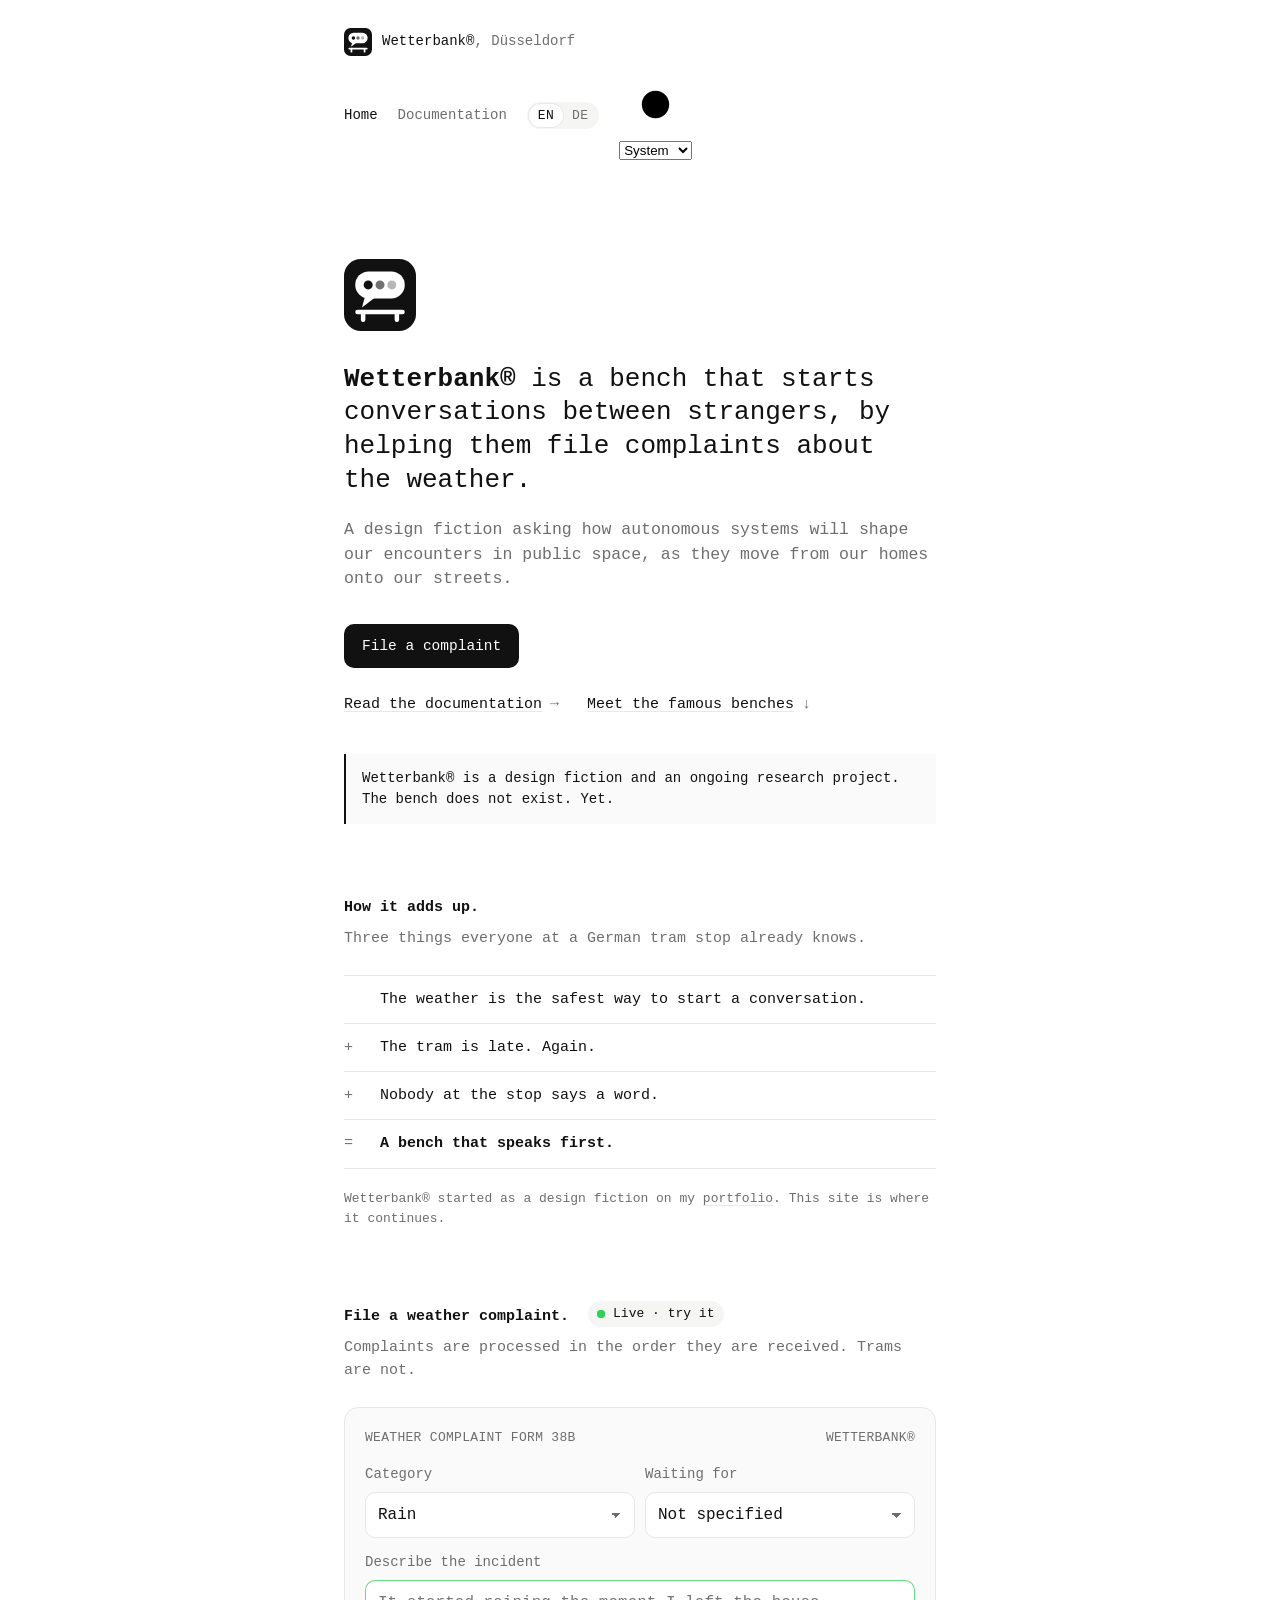
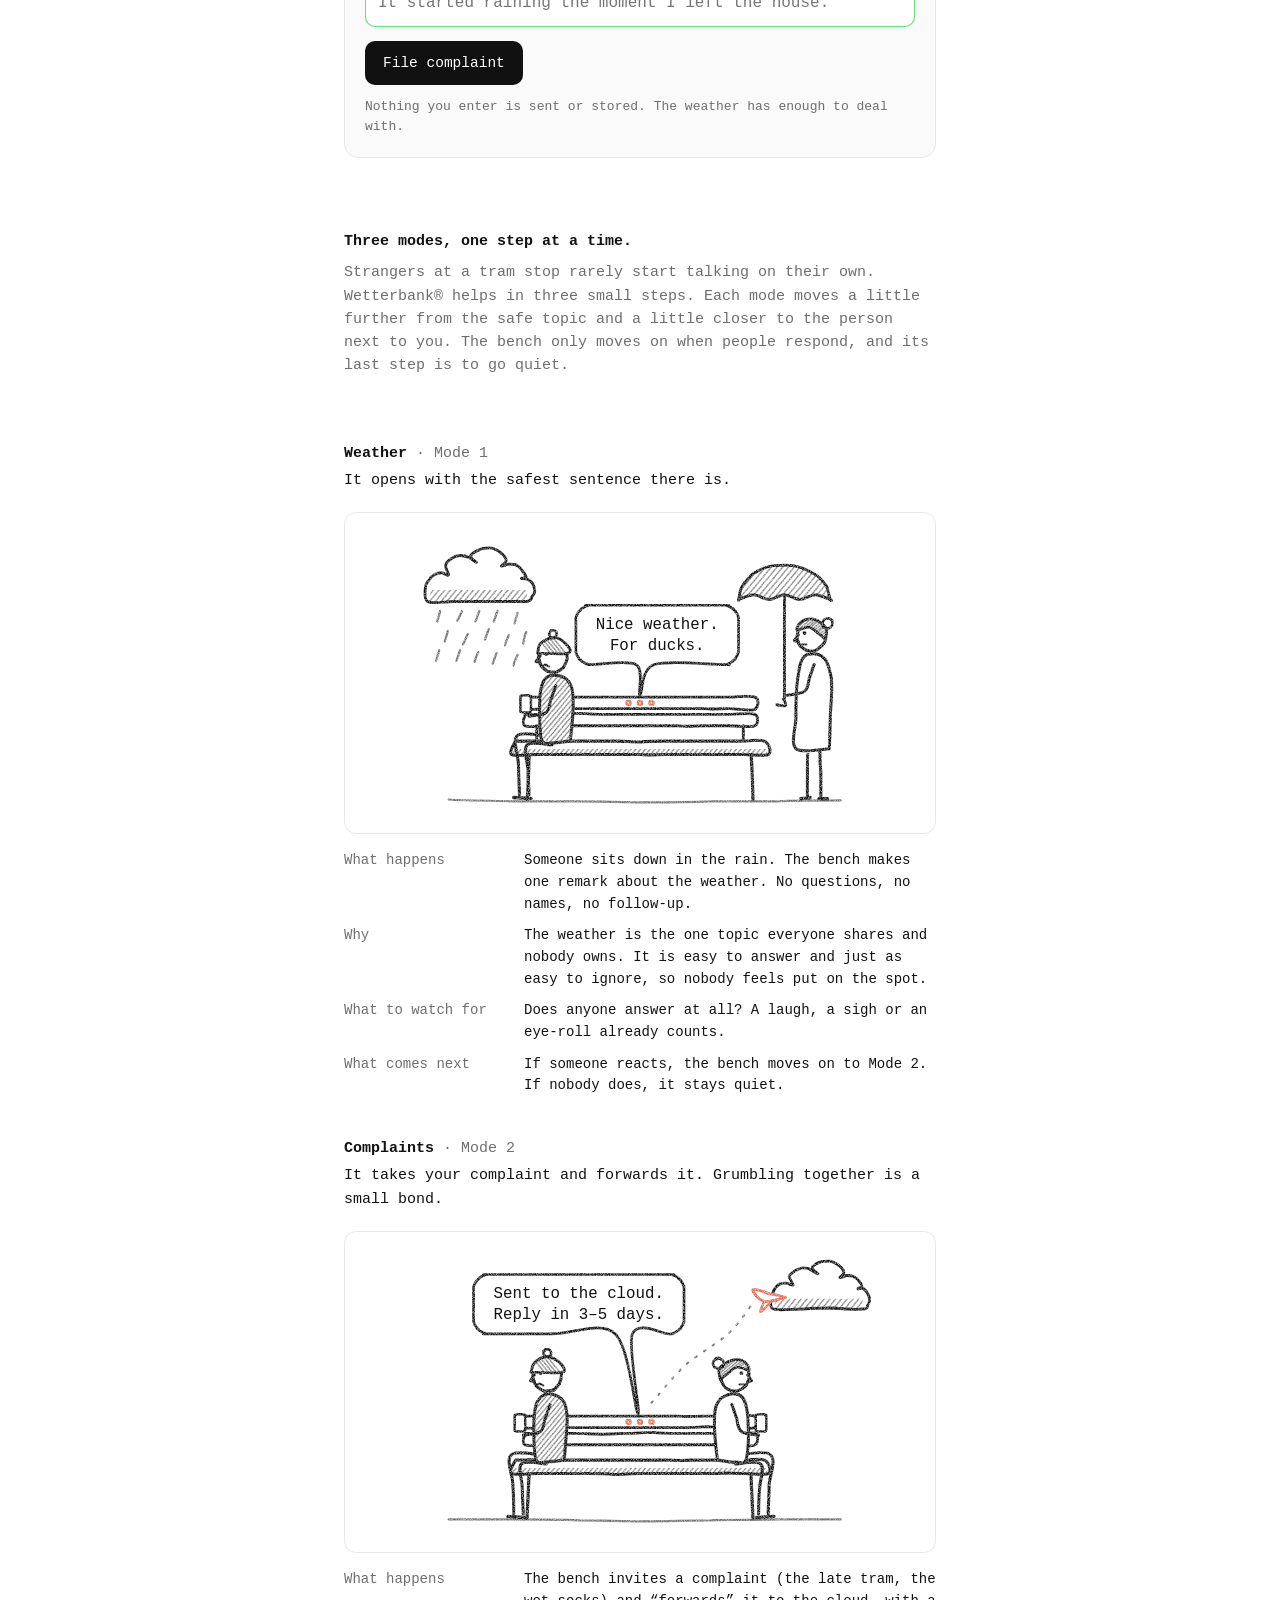
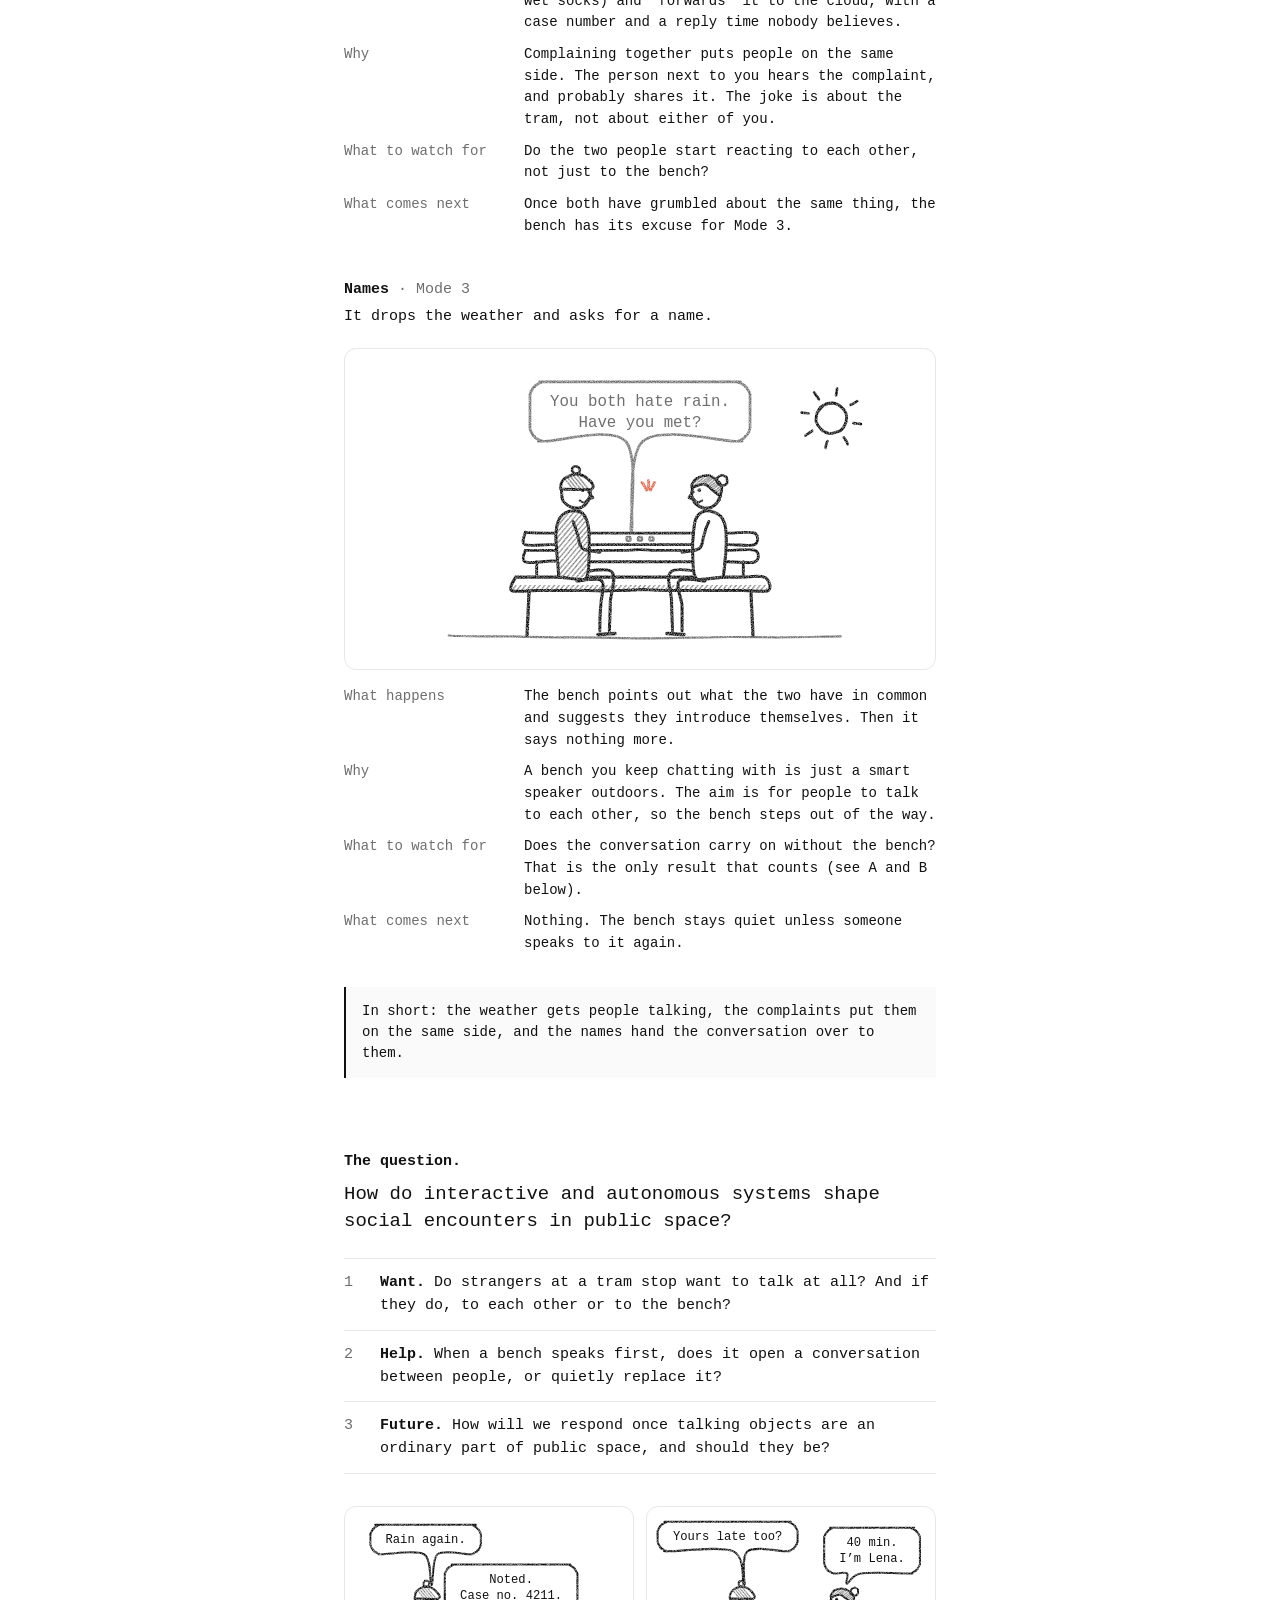
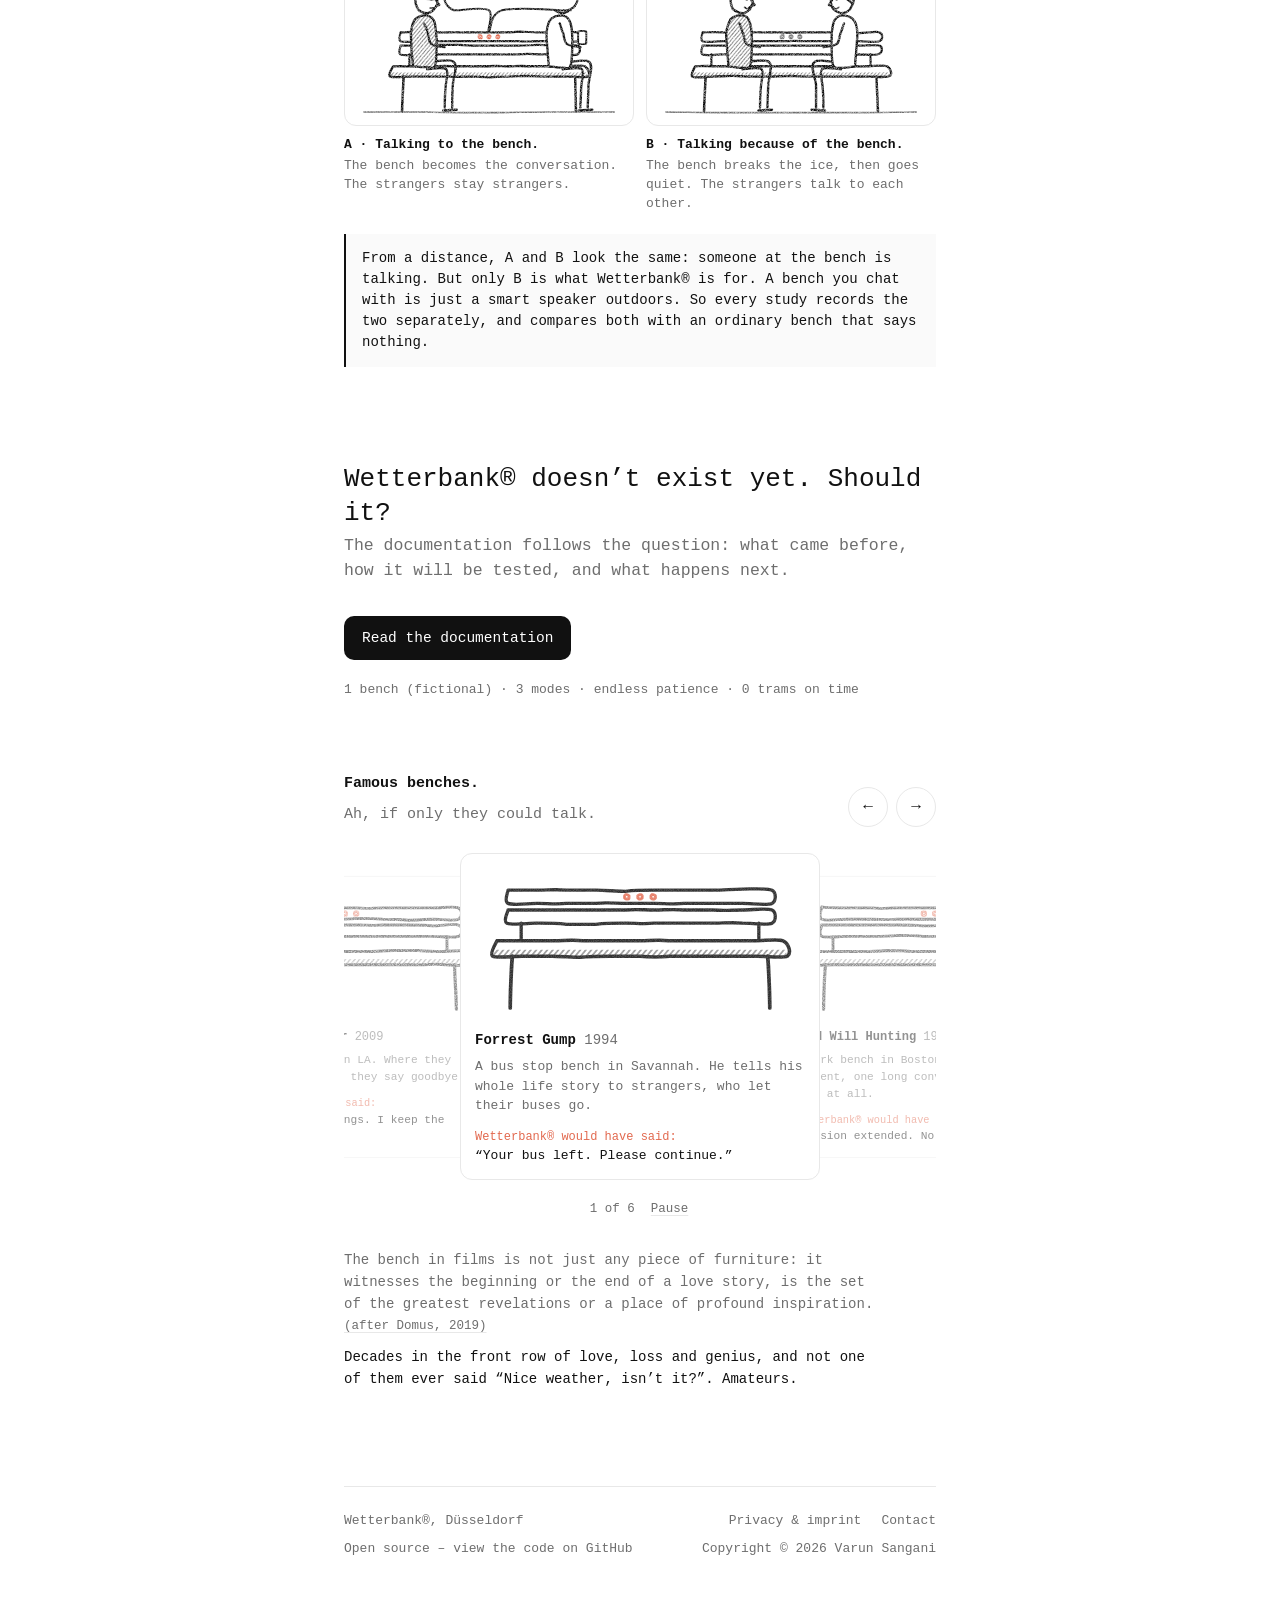
==== commit b4368723: "Hero: clearer action layout, mobile-friendly links Co-Authored-By: Claude Opus 5.5 <noreply@anthropi" ====
--- a/index.html
+++ b/index.html
@@ -111,8 +111,10 @@
     <p class="lede">A design fiction asking how autonomous systems will shape our encounters in public space, as they move from our homes onto our streets.</p>
     <div class="actions">
       <a class="btn" href="#desk" data-to-desk>File a complaint</a>
-      <a href="documentation.html">Read the documentation</a>
-      <a href="#famous" class="jump-link">Meet the famous benches ↓</a>
+      <div class="more">
+        <a href="documentation.html"><span class="t">Read the documentation</span> <span aria-hidden="true">→</span></a>
+        <a href="#famous"><span class="t">Meet the famous benches</span> <span aria-hidden="true">↓</span></a>
+      </div>
     </div>
     <p class="notice">Wetterbank® is a design fiction and an ongoing research project. The bench does not exist. Yet.</p>
   </div>
--- a/css/site.css
+++ b/css/site.css
@@ -54,7 +54,13 @@
 @media (max-width:520px){h1{font-size:22px}.top nav{gap:16px}}
 
 /* Buttons */
-.actions{display:flex;flex-wrap:wrap;align-items:center;gap:12px 20px;margin:32px 0 0}
+.actions{display:flex;flex-direction:column;align-items:flex-start;gap:14px;margin:32px 0 0}
+.actions .more{display:flex;flex-wrap:wrap;gap:4px 28px}
+.actions .more a{display:inline-flex;align-items:center;gap:8px;min-height:44px;text-decoration:none}
+.actions .more .t{text-decoration:underline;text-decoration-color:var(--line);text-underline-offset:3px}
+.actions .more a:hover .t{text-decoration-color:currentColor}
+.actions .more [aria-hidden]{color:var(--mute)}
+@media (max-width:560px){.actions{align-items:stretch;gap:8px}.actions .btn{width:100%}.actions .more{flex-direction:column;gap:0}.actions .more a{border-bottom:1px solid var(--line);justify-content:space-between}.actions .more .t{text-decoration:none}.actions .more a:first-child{border-top:1px solid var(--line)}}
 .btn{display:inline-flex;align-items:center;justify-content:center;min-height:44px;padding:10px 18px;border:0;border-radius:10px;background:var(--btn);color:var(--btn-fg);font:500 14.5px/1 var(--font);text-decoration:none;cursor:pointer}
 .btn:hover{opacity:.88}
 
@@ -145,7 +151,6 @@
 /* Famous benches: one bench in front, the previous and next peeking at the sides, looping */
 html{scroll-padding-top:24px}
 @media (prefers-reduced-motion:no-preference){html{scroll-behavior:smooth}}
-.jump-link{color:var(--mute)}
 .fame-head{display:flex;justify-content:space-between;align-items:flex-end;gap:16px}
 .fame-head .sub{margin:0}
 .fame-nav{display:flex;gap:8px;flex:none}
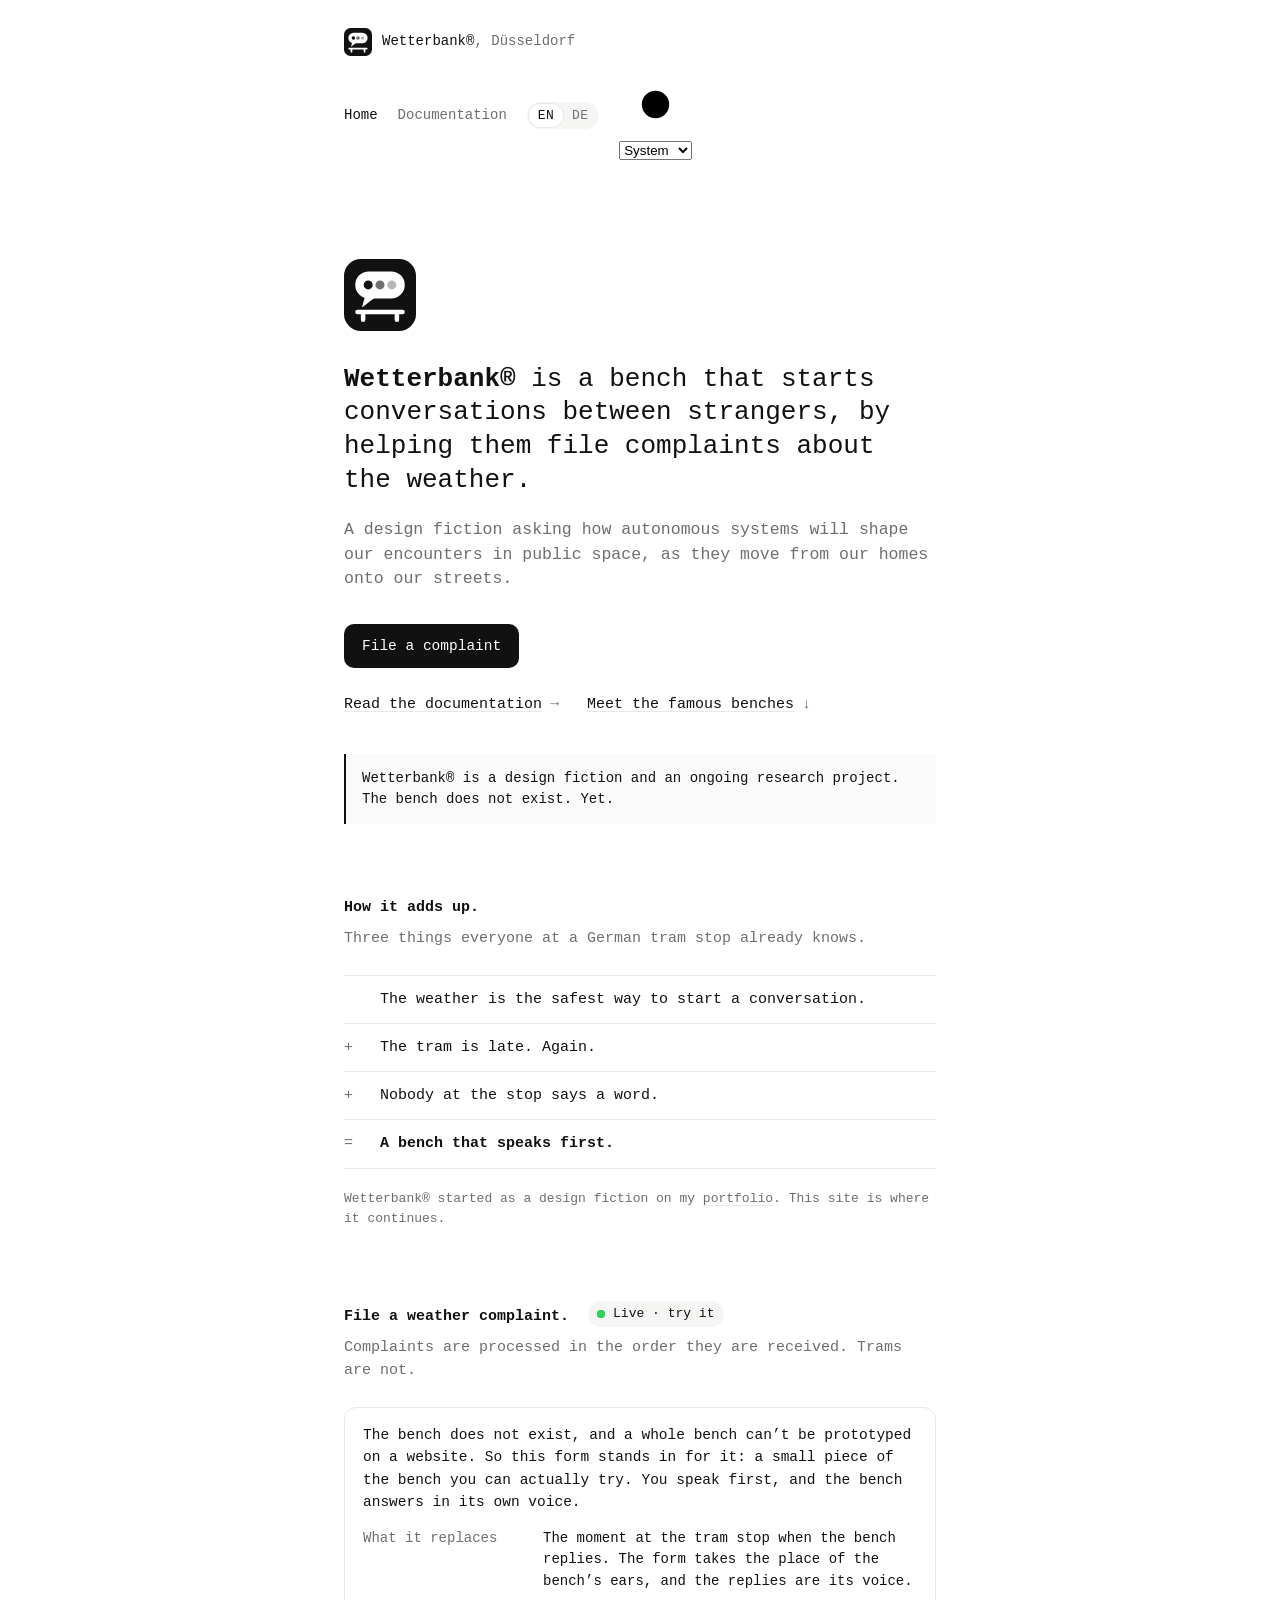
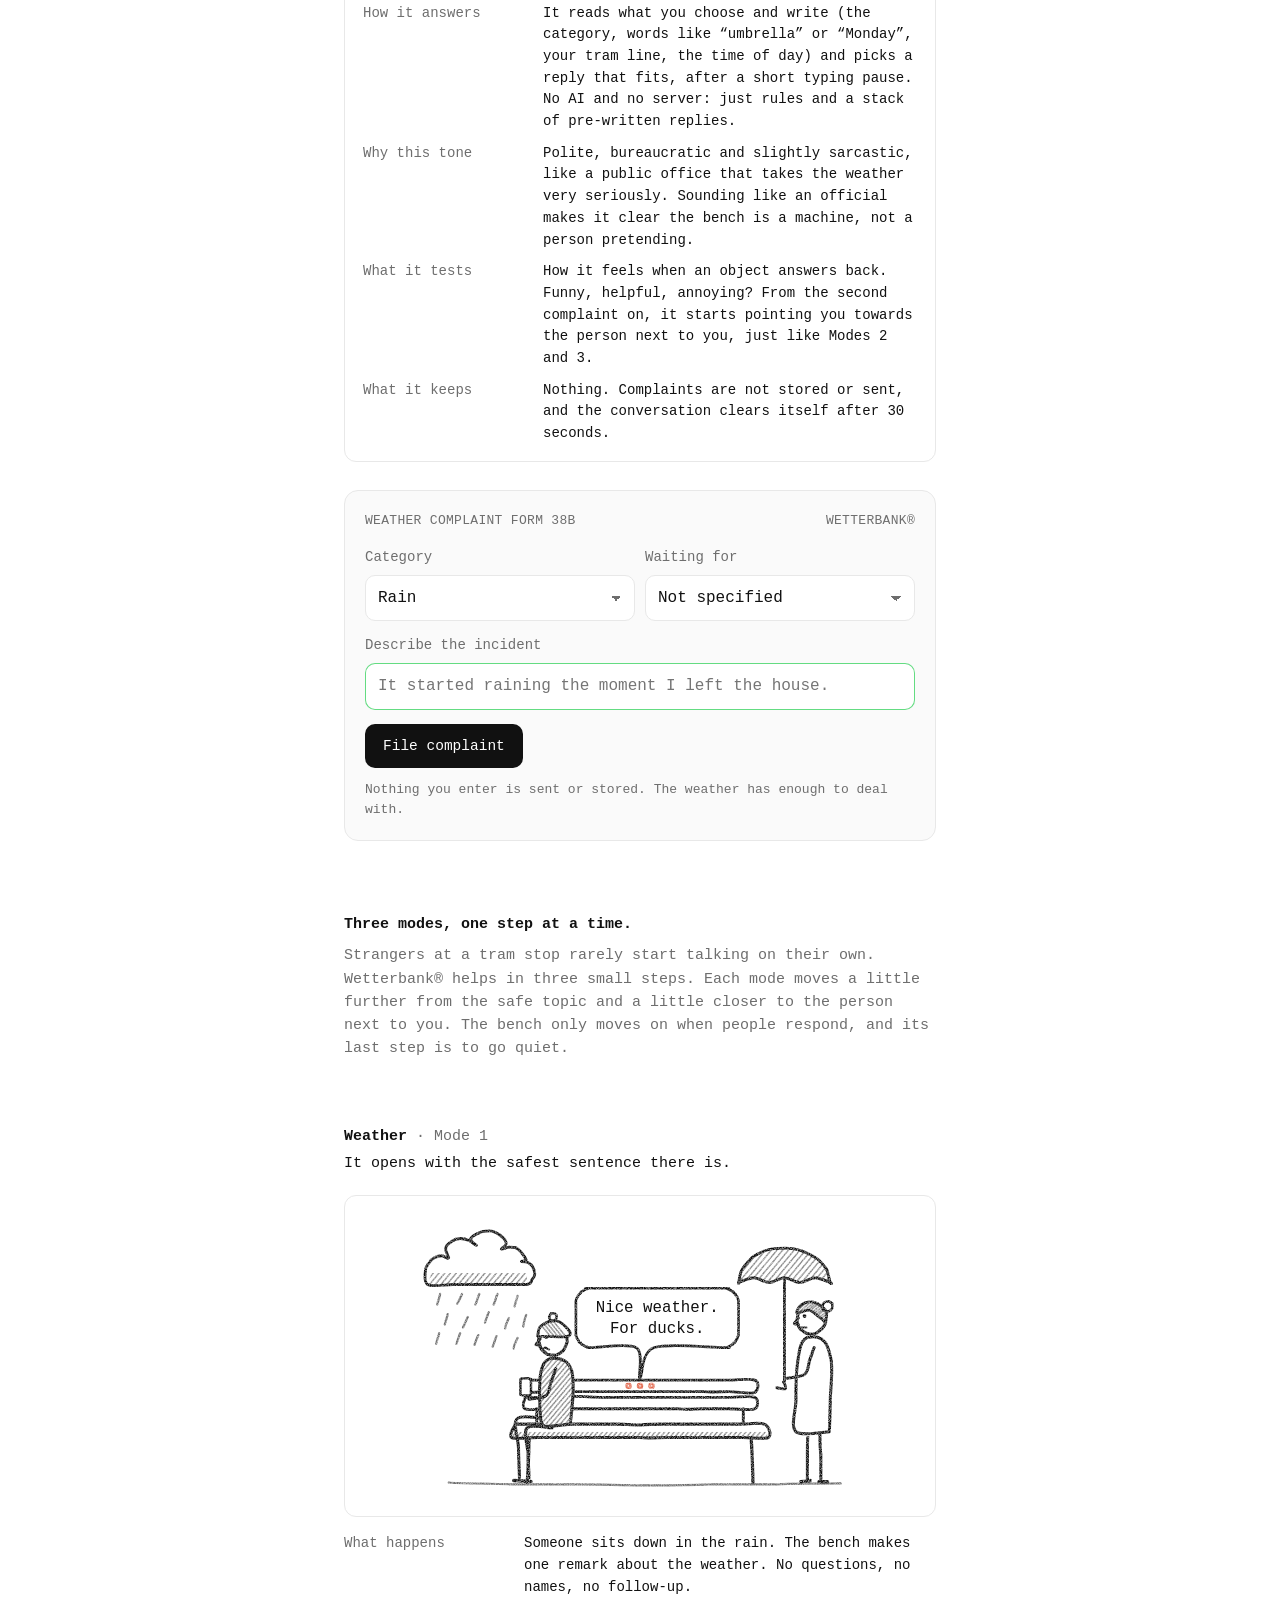
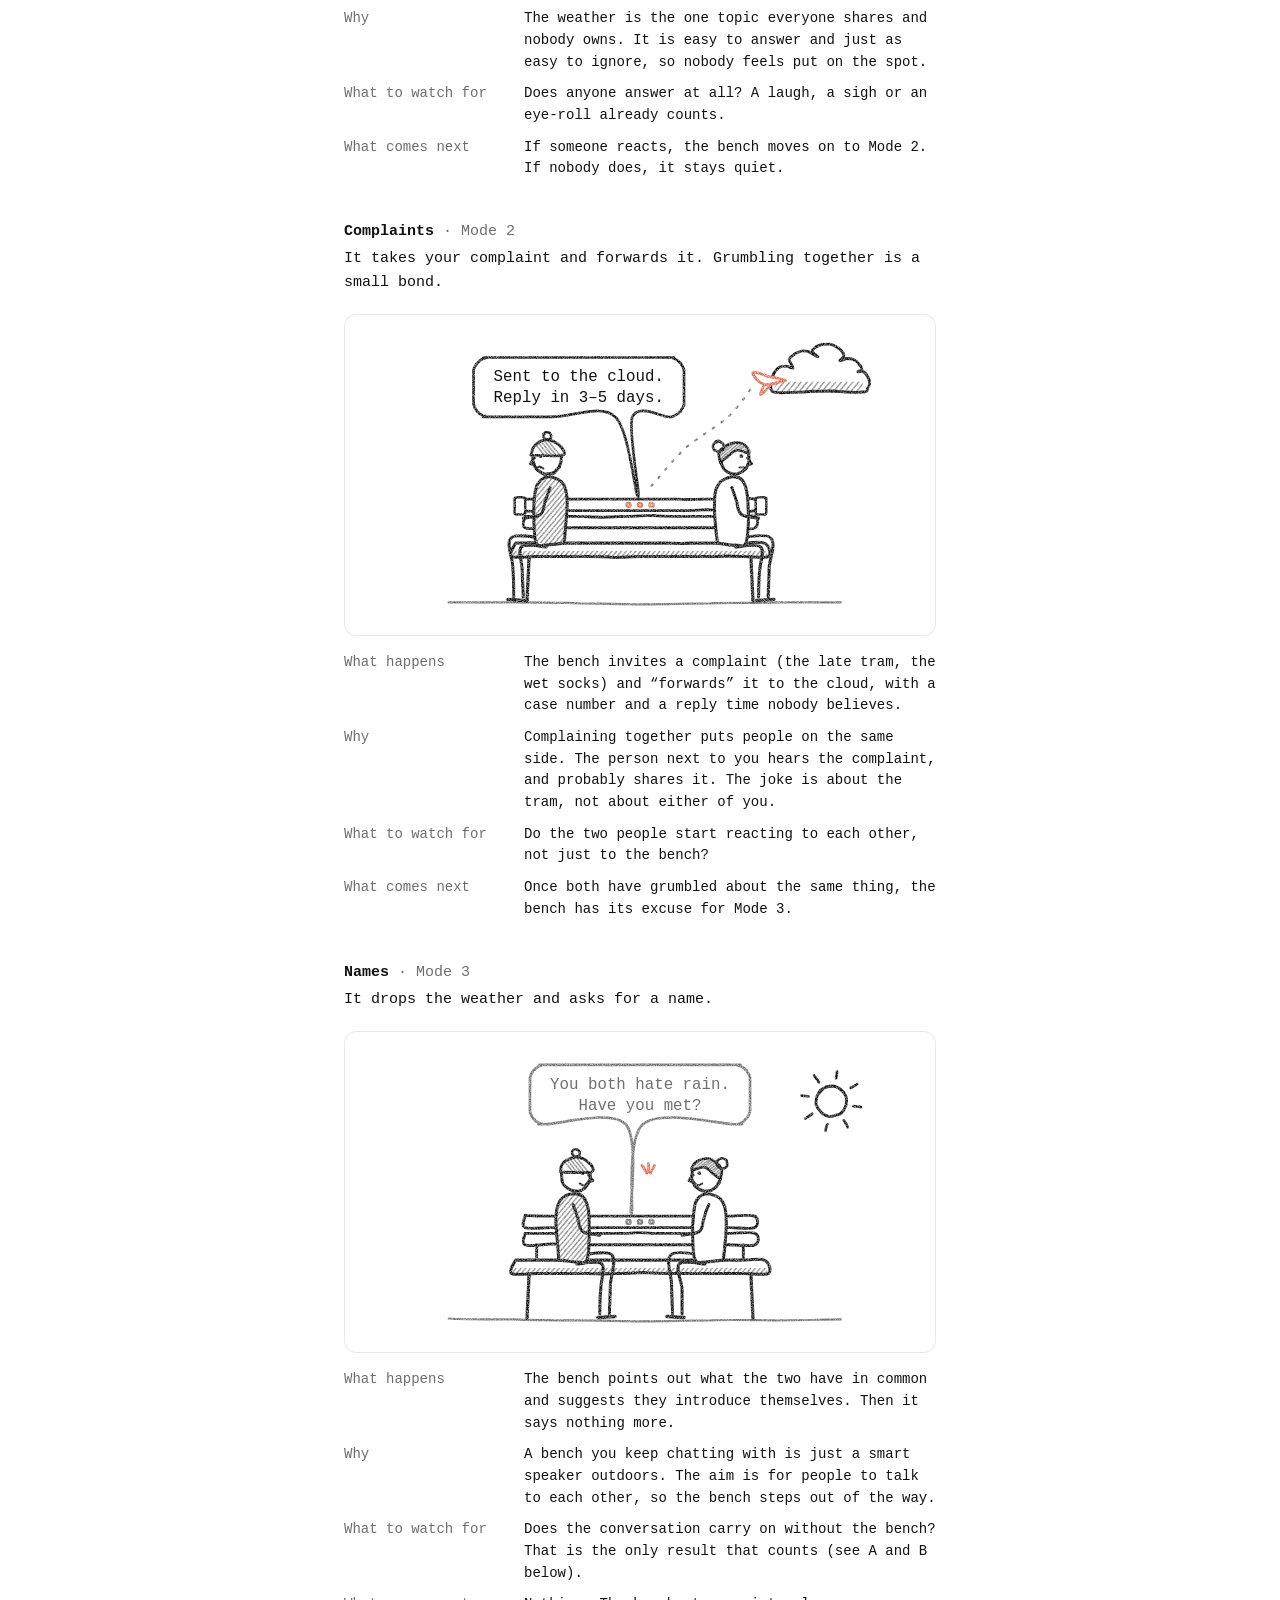
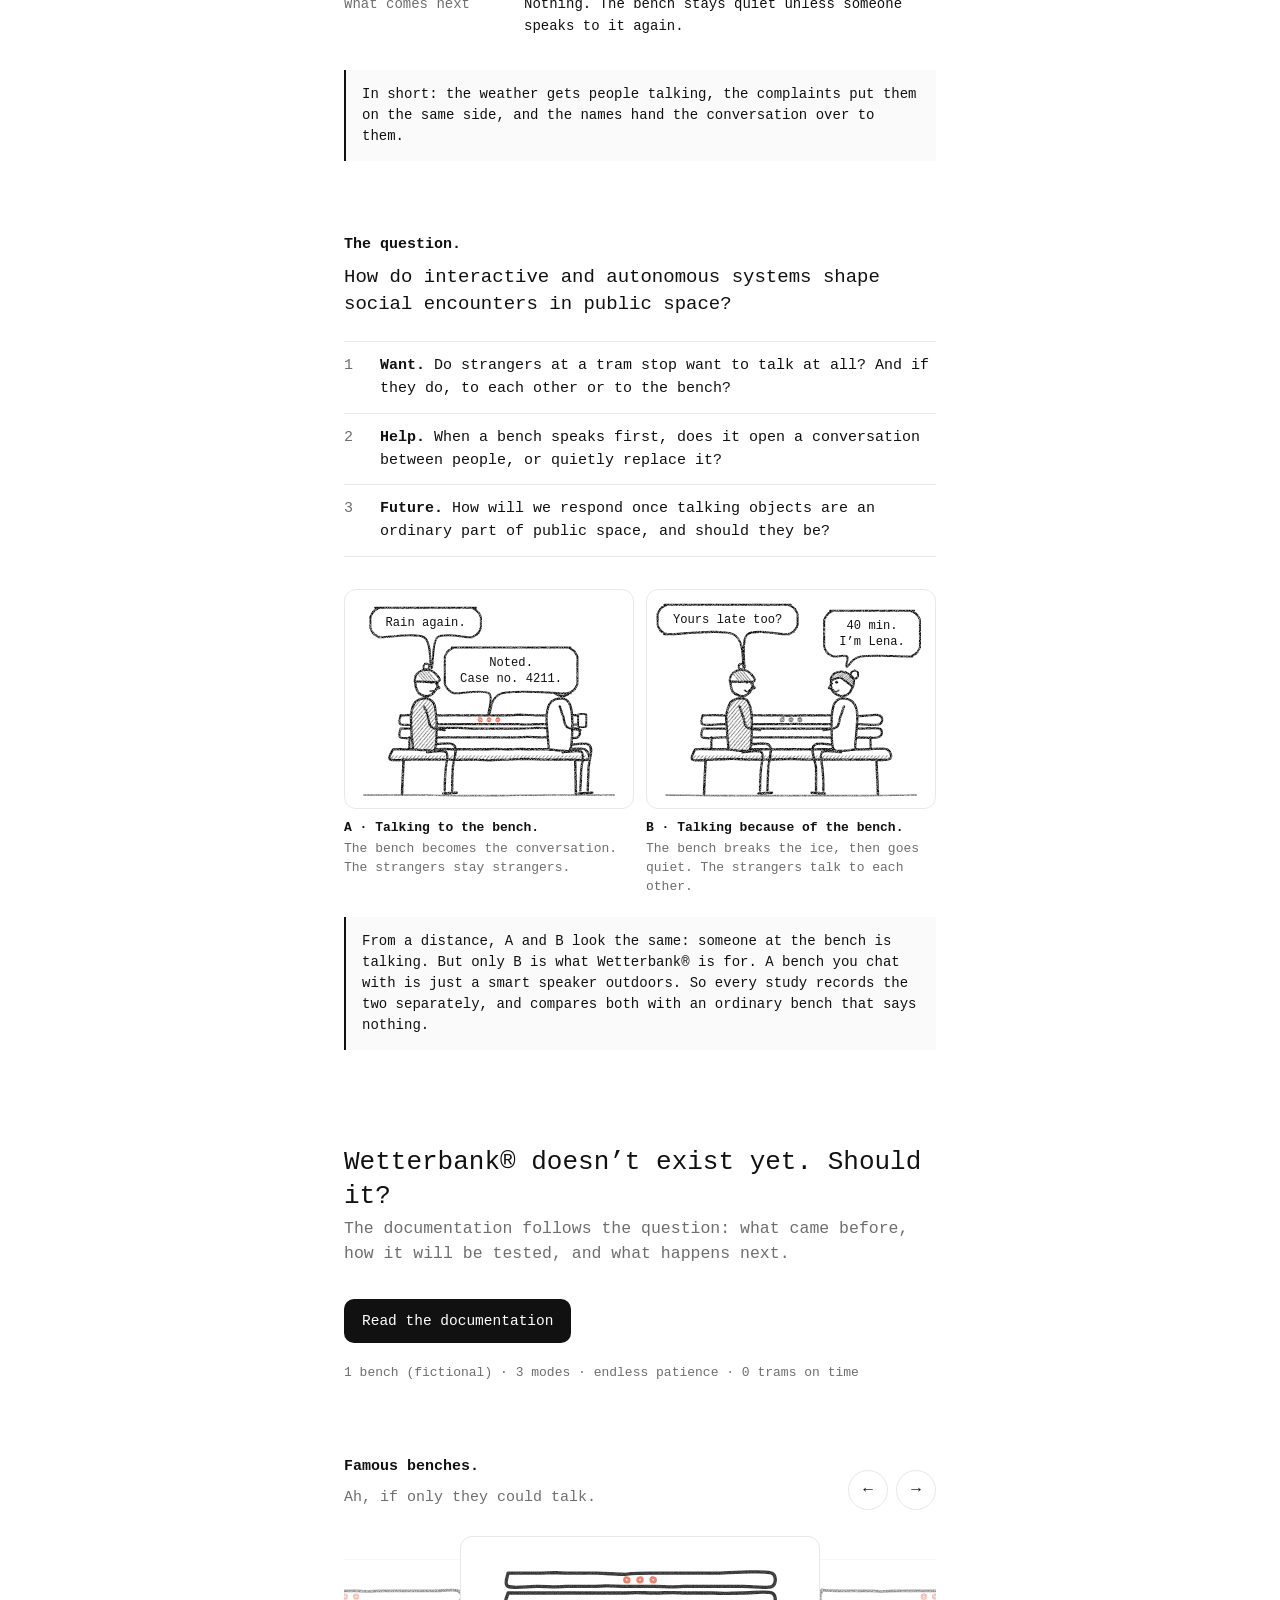
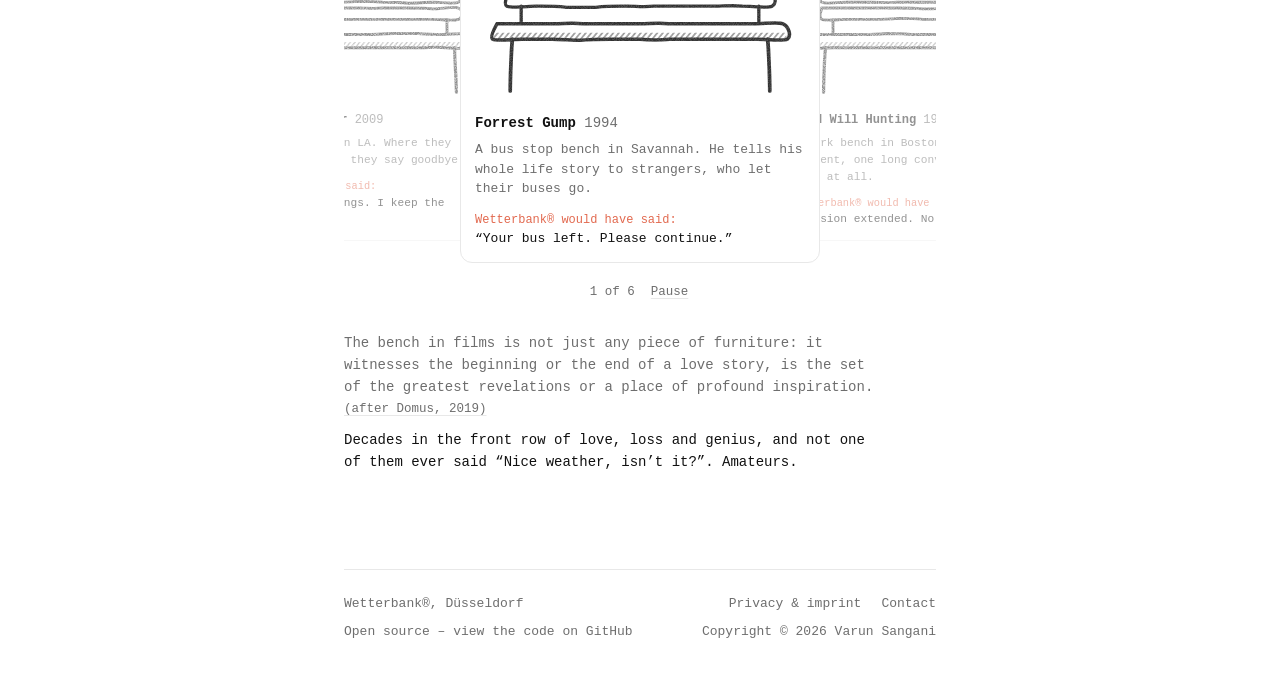
==== commit 1588a6b3: "Complaint form: explain its purpose as a stand-in for the bench Co-Authored-By: Claude Opus 5.5 <nor" ====
--- a/index.html
+++ b/index.html
@@ -134,6 +134,16 @@
   <section id="file" aria-labelledby="file-h">
     <h2 id="file-h">File a weather complaint. <a class="live" href="#desk" data-to-desk aria-label="Live and interactive: go to the complaint box"><i aria-hidden="true"></i>Live · try it</a></h2>
     <p class="sub">Complaints are processed in the order they are received. Trams are not.</p>
+    <div class="why-form">
+      <p>The bench does not exist, and a whole bench can’t be prototyped on a website. So this form stands in for it: a small piece of the bench you can actually try. You speak first, and the bench answers in its own voice.</p>
+      <dl class="mode-dl">
+        <div><dt>What it replaces</dt><dd>The moment at the tram stop when the bench replies. The form takes the place of the bench’s ears, and the replies are its voice.</dd></div>
+        <div><dt>How it answers</dt><dd>It reads what you choose and write (the category, words like “umbrella” or “Monday”, your tram line, the time of day) and picks a reply that fits, after a short typing pause. No AI and no server: just rules and a stack of pre-written replies.</dd></div>
+        <div><dt>Why this tone</dt><dd>Polite, bureaucratic and slightly sarcastic, like a public office that takes the weather very seriously. Sounding like an official makes it clear the bench is a machine, not a person pretending.</dd></div>
+        <div><dt>What it tests</dt><dd>How it feels when an object answers back. Funny, helpful, annoying? From the second complaint on, it starts pointing you towards the person next to you, just like Modes 2 and 3.</dd></div>
+        <div><dt>What it keeps</dt><dd>Nothing. Complaints are not stored or sent, and the conversation clears itself after 30 seconds.</dd></div>
+      </dl>
+    </div>
     <form class="desk idle" id="desk" autocomplete="off" novalidate>
       <div class="desk-head"><span>Weather complaint form 38b</span><span>Wetterbank®</span></div>
       <div class="pair">
--- a/css/site.css
+++ b/css/site.css
@@ -183,3 +183,7 @@
 .mode-dl dd{margin:0}
 @media (max-width:560px){.mode-dl div{grid-template-columns:1fr;gap:2px}}
 .mode-sum{margin:32px 0 0;padding:14px 16px;border-left:2px solid var(--fg);background:var(--soft);font-size:14px;line-height:1.5}
+.why-form{margin:0 0 28px;padding:16px 18px;border:1px solid var(--line);border-radius:12px}
+.why-form>p{margin:0;font-size:14.5px;line-height:1.55}
+.why-form .mode-dl{margin-top:14px}
+@media (max-width:560px){.why-form{padding:14px}}
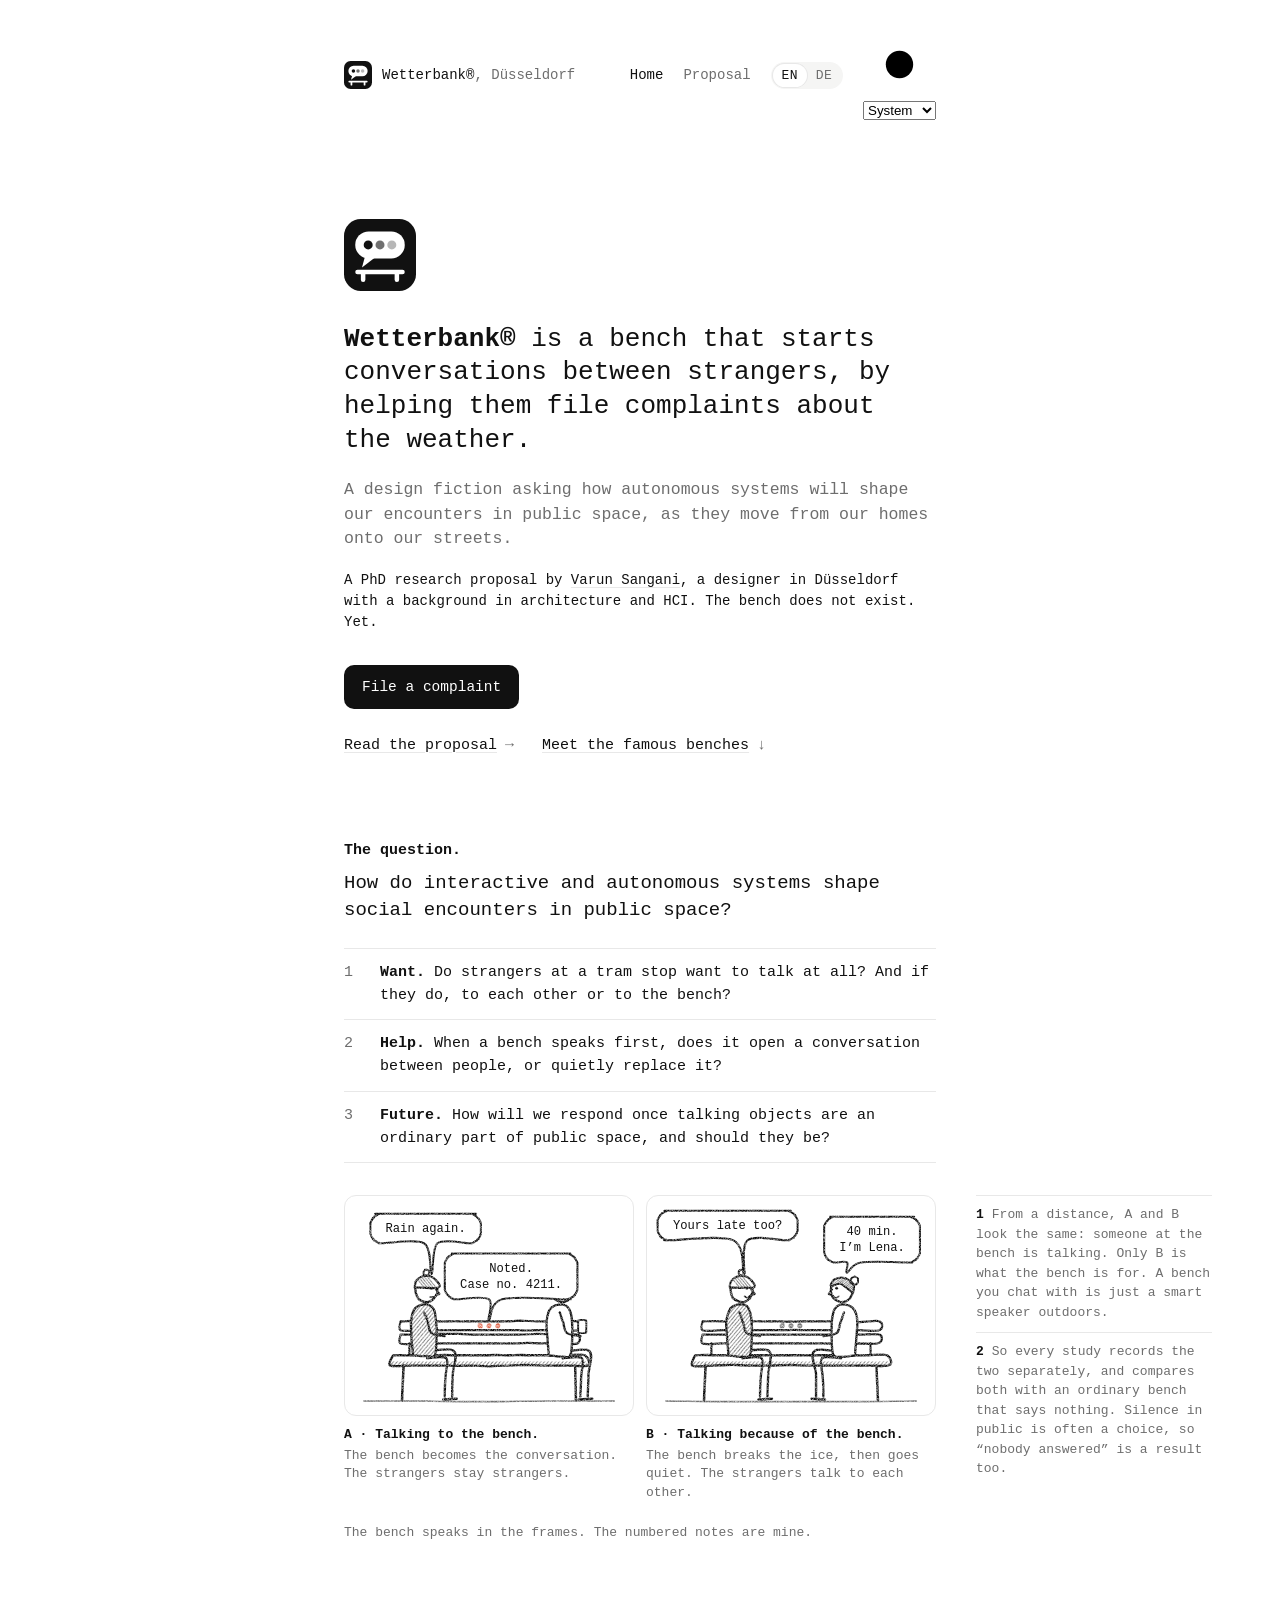
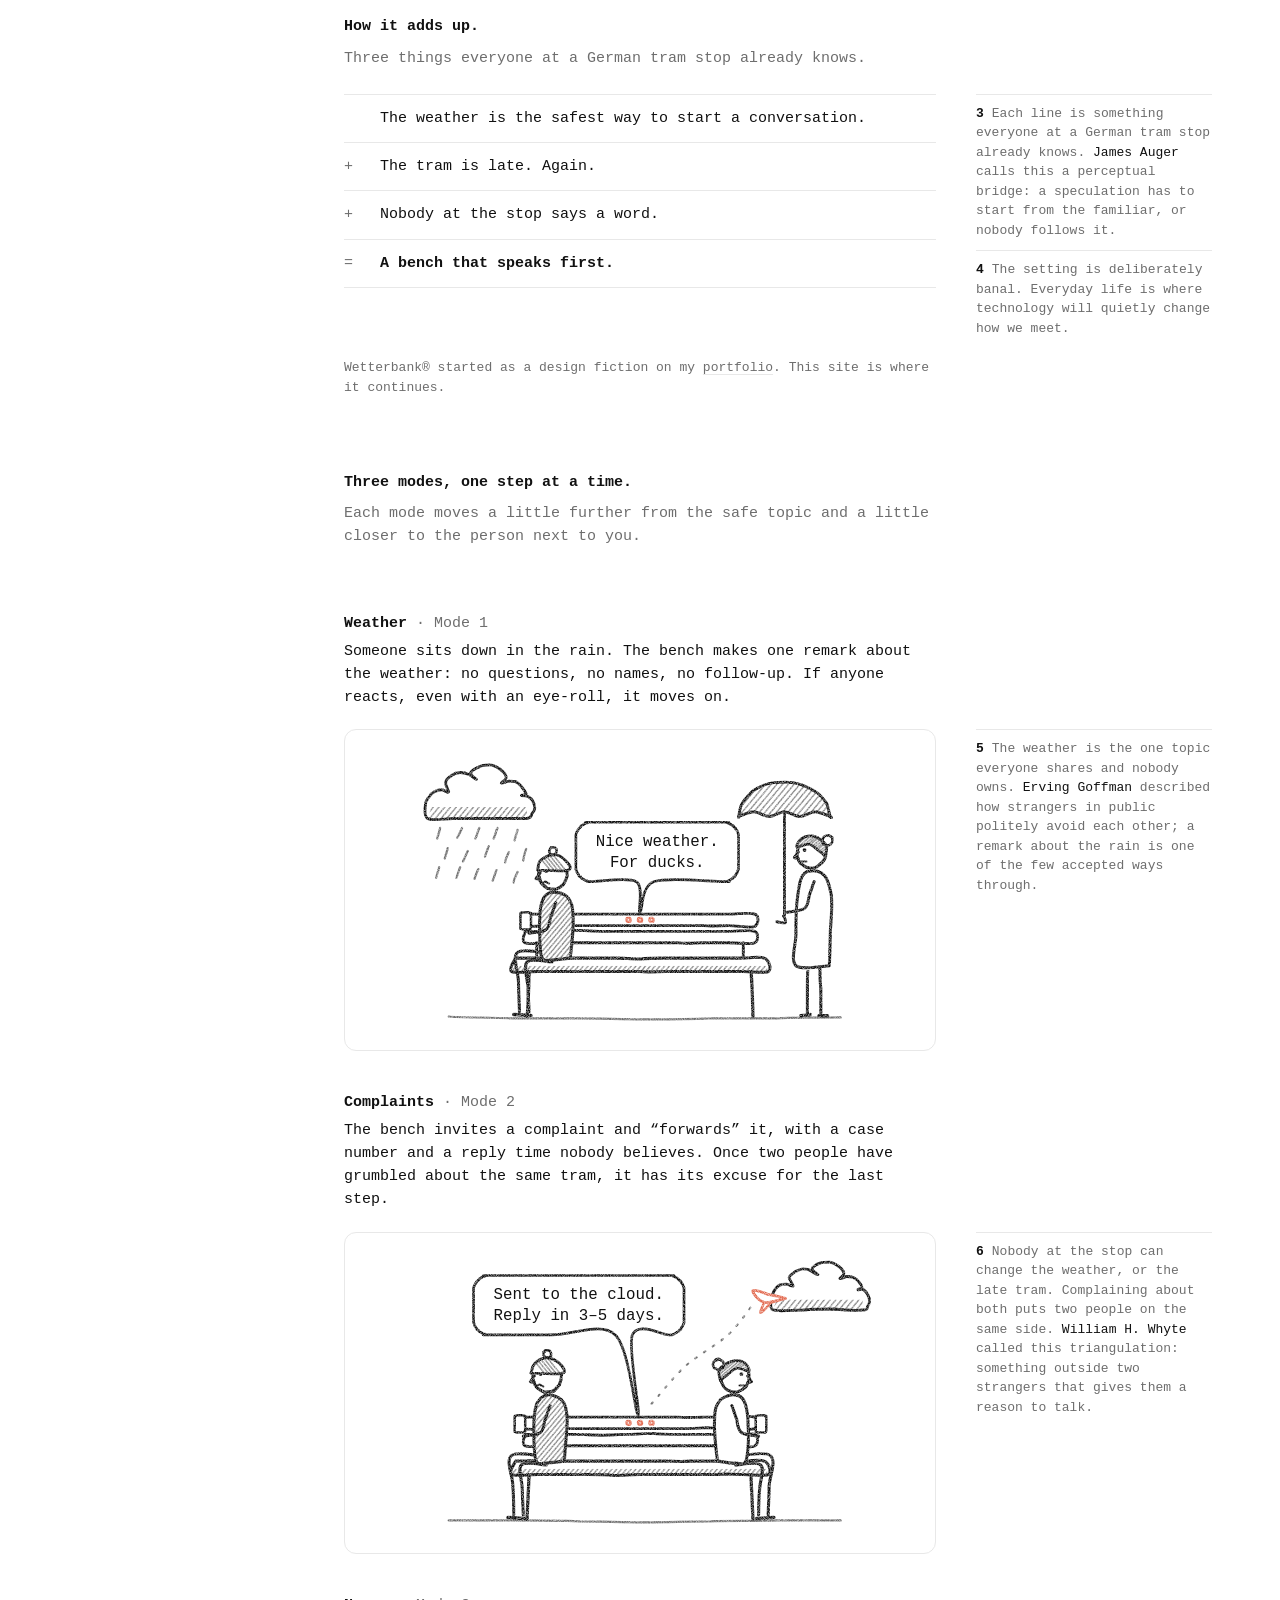
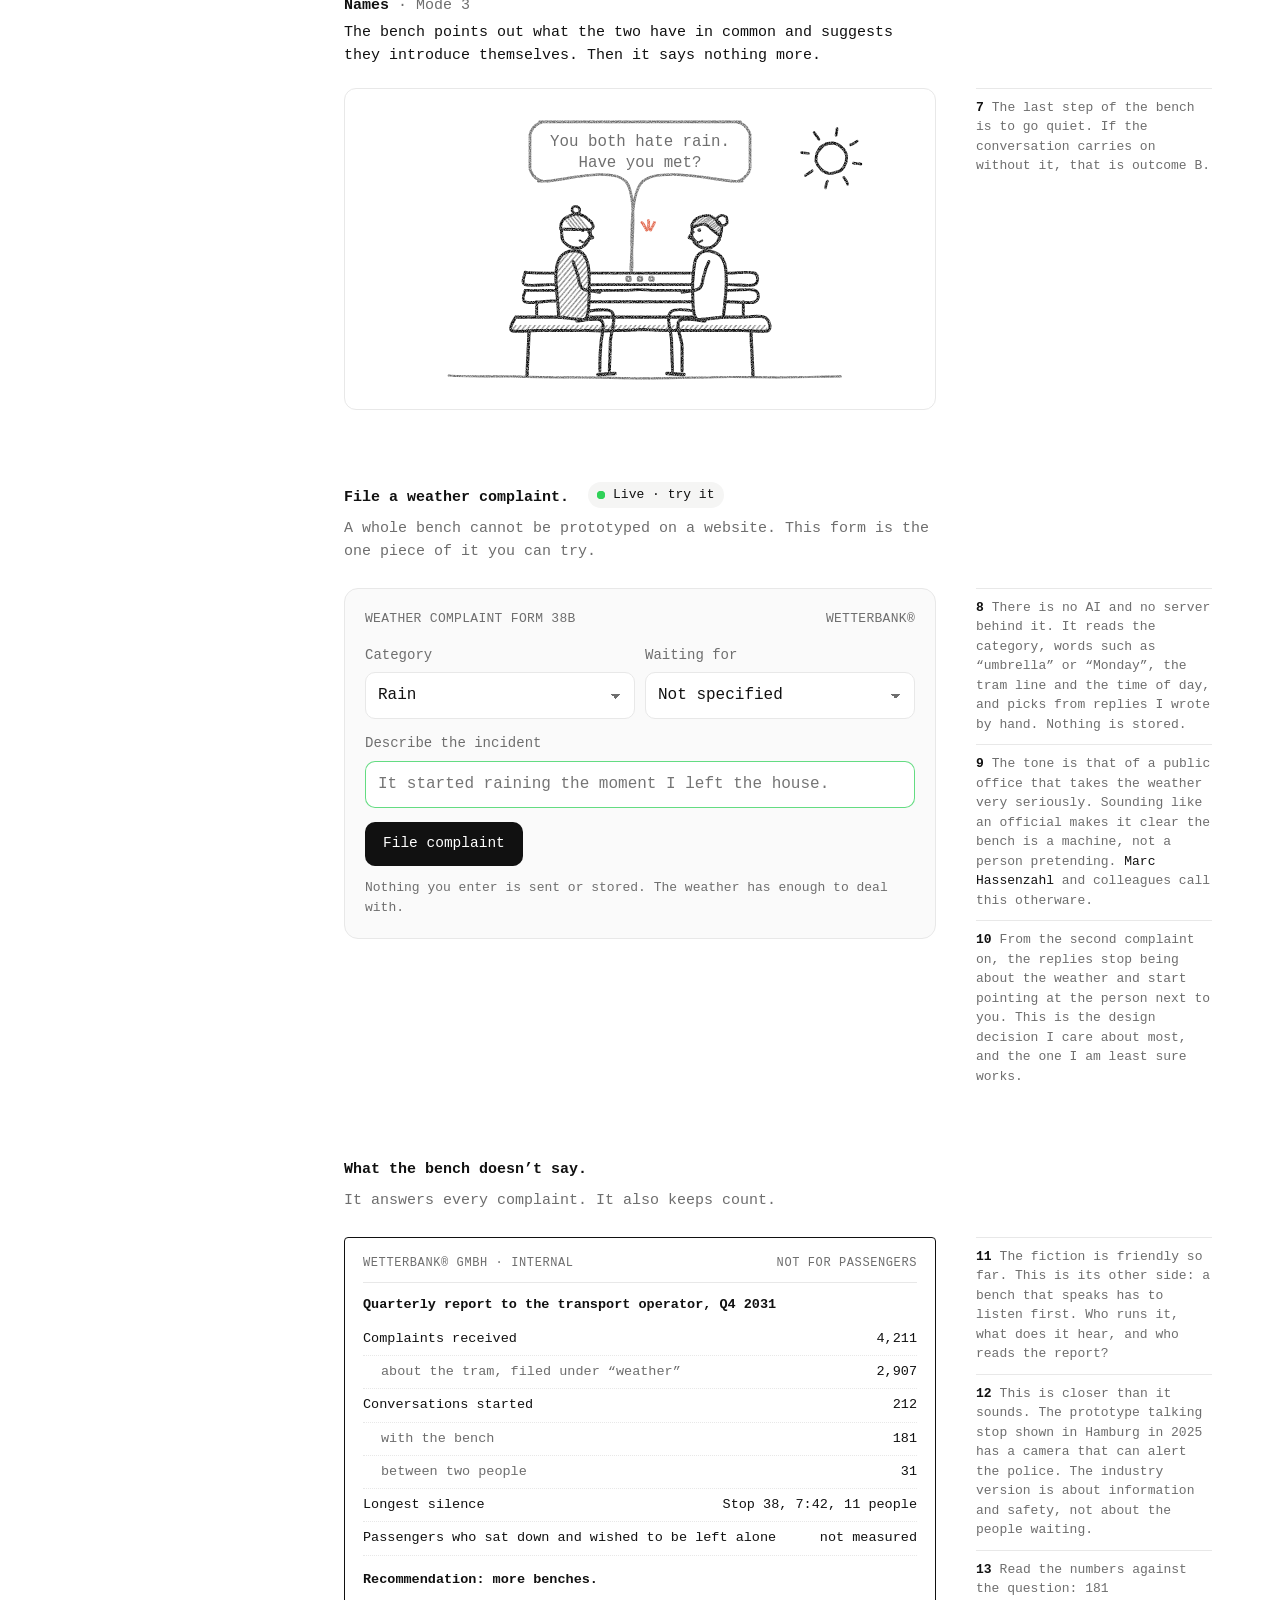
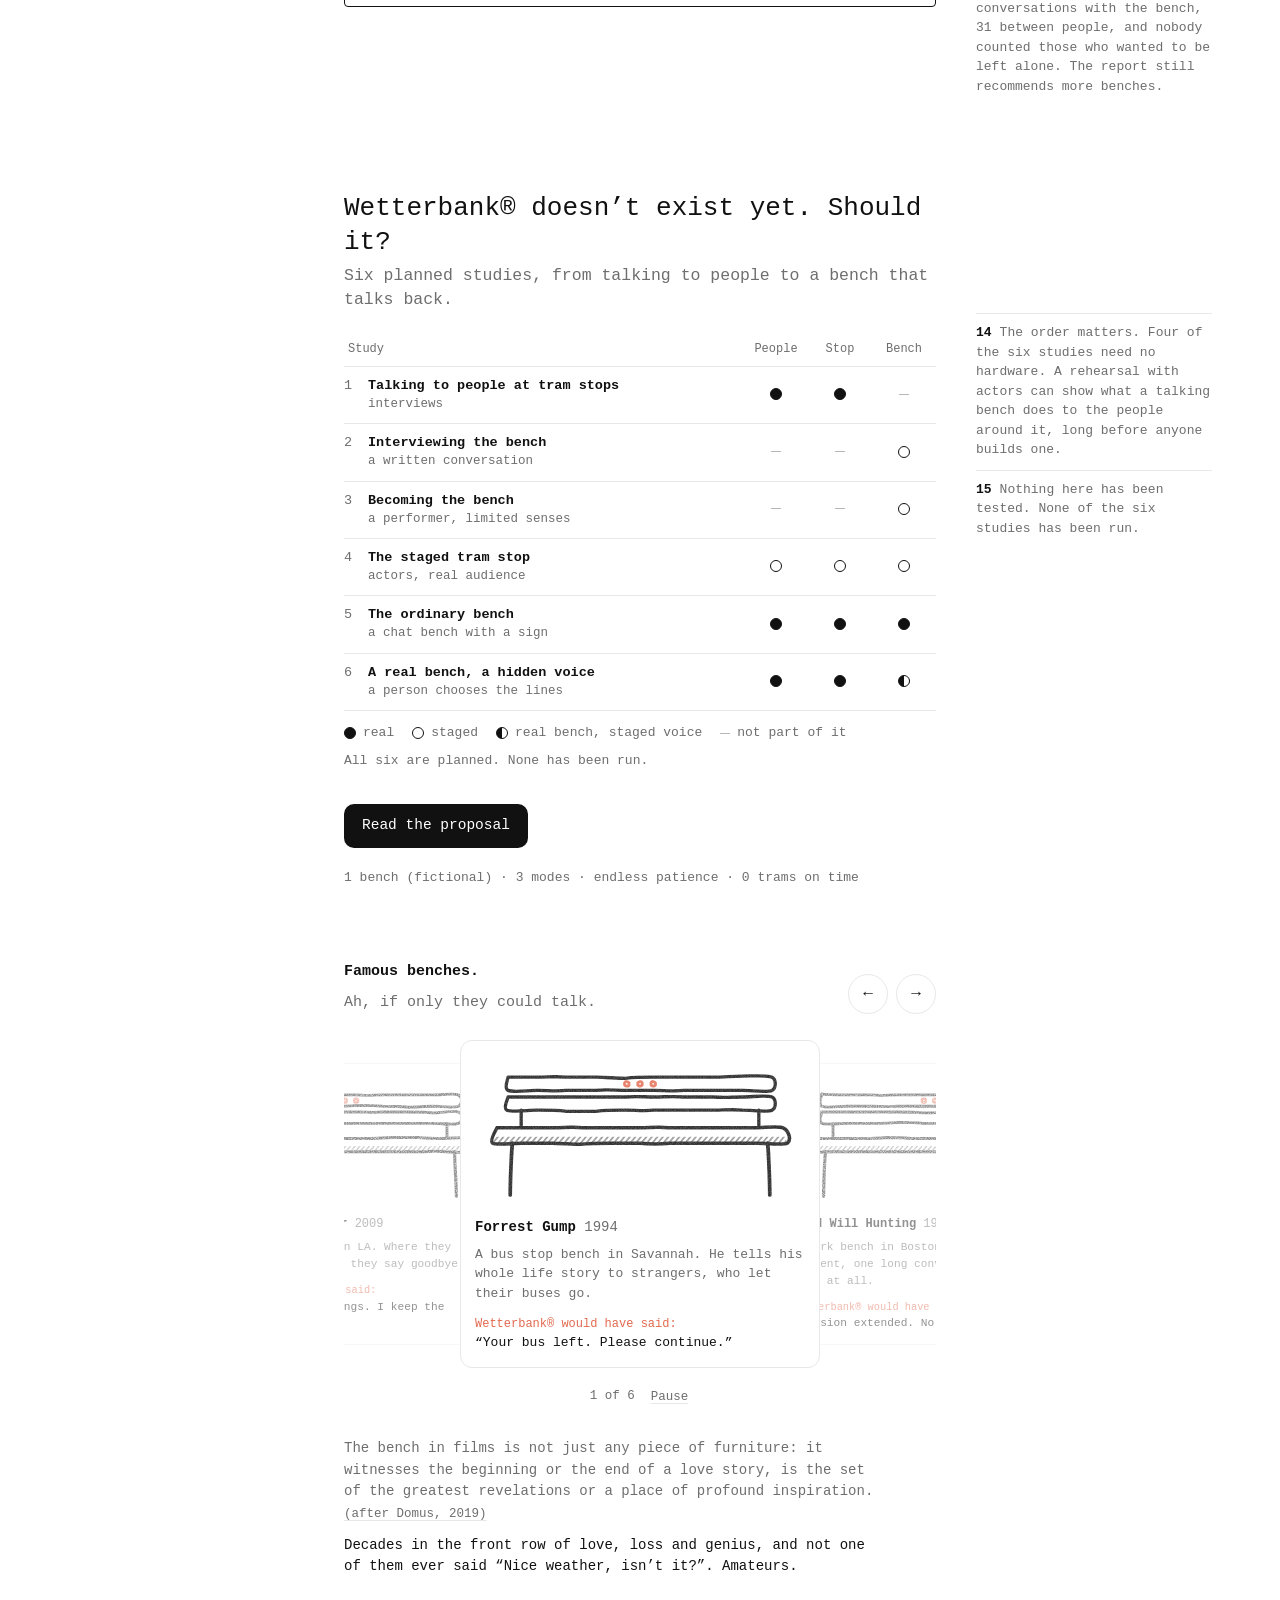
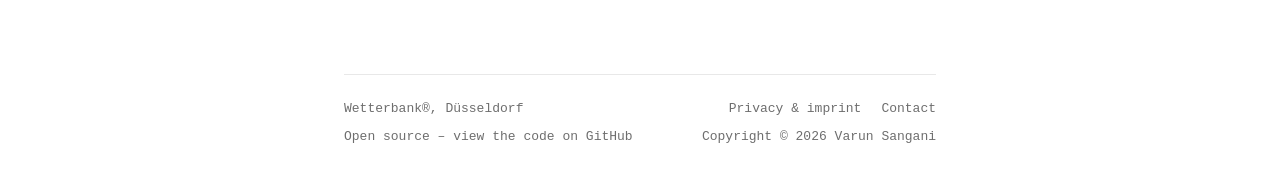
==== commit 09f3881a: "Restructure for first-time readers: question first, margin notes, internal report, proposal page Hom" ====
--- a/index.html
+++ b/index.html
@@ -26,7 +26,6 @@
 <style>
 .hero{padding:96px 0 0}
 .hero .mark{width:72px;height:72px;margin:0 0 32px}
-.notice{margin:28px 0 0;padding:14px 16px;border-left:2px solid var(--fg);background:var(--soft);font-size:14px;line-height:1.5}
 
 /* The formula */
 .formula{list-style:none;margin:0;padding:0}
@@ -86,7 +85,6 @@
 .subq{counter-reset:q}
 .subq li{display:grid;grid-template-columns:28px 1fr;gap:8px}
 .subq li::before{counter-increment:q;content:counter(q);color:var(--mute);font-variant-numeric:tabular-nums}
-.two{margin:32px 0 0}
 
 /* Closing */
 .closing{padding:96px 0 0}
@@ -101,7 +99,7 @@
 
 <header class="top">
   <a class="by" href="./"><svg class="logo" viewBox="0 0 64 64" aria-hidden="true"><rect width="64" height="64" rx="15"/><rect class="mk" x="10" y="11" width="44" height="24" rx="12"/><path class="mk" d="M19 32 16 43 29 33Z"/><g class="dt"><circle cx="21.5" cy="23" r="4"/><circle cx="32" cy="23" r="4"/><circle cx="42.5" cy="23" r="4"/></g><path class="ln" d="M12 47H52M17 47v7M47 47v7"/></svg><span>Wetterbank®<span class="where">, Düsseldorf</span></span></a>
-  <nav aria-label="Pages"><a href="./" aria-current="page">Home</a><a href="documentation.html">Documentation</a><span class="lang" role="group" aria-label="Language"><a href="./" hreflang="en" lang="en" aria-label="English" aria-current="true">EN</a><a href="de/index.html" hreflang="de" lang="de" aria-label="Deutsch">DE</a></span><label class="theme"><svg viewBox="0 0 16 16" aria-hidden="true"><circle cx="8" cy="8" r="3"/><path d="M8 1.5v1.5M8 13v1.5M1.5 8H3M13 8h1.5M3.4 3.4l1 1M11.6 11.6l1 1M3.4 12.6l1-1M11.6 4.4l1-1"/></svg><span class="vh">Theme</span><select data-theme-picker aria-label="Theme" title="Theme"><option value="system">System</option><option value="spring">Spring</option><option value="summer">Summer</option><option value="autumn">Autumn</option><option value="winter">Winter</option></select></label></nav>
+  <nav aria-label="Pages"><a href="./" aria-current="page">Home</a><a href="documentation.html">Proposal</a><span class="lang" role="group" aria-label="Language"><a href="./" hreflang="en" lang="en" aria-label="English" aria-current="true">EN</a><a href="de/index.html" hreflang="de" lang="de" aria-label="Deutsch">DE</a></span><label class="theme"><svg viewBox="0 0 16 16" aria-hidden="true"><circle cx="8" cy="8" r="3"/><path d="M8 1.5v1.5M8 13v1.5M1.5 8H3M13 8h1.5M3.4 3.4l1 1M11.6 11.6l1 1M3.4 12.6l1-1M11.6 4.4l1-1"/></svg><span class="vh">Theme</span><select data-theme-picker aria-label="Theme" title="Theme"><option value="system">System</option><option value="spring">Spring</option><option value="summer">Summer</option><option value="autumn">Autumn</option><option value="winter">Winter</option></select></label></nav>
 </header>
 
 <main>
@@ -109,42 +107,83 @@
     <svg class="logo mark" viewBox="0 0 64 64" role="img" aria-label="Wetterbank® logo: a speech bubble with typing dots, above a bench"><rect width="64" height="64" rx="15"/><rect class="mk" x="10" y="11" width="44" height="24" rx="12"/><path class="mk" d="M19 32 16 43 29 33Z"/><g class="dt typing"><circle cx="21.5" cy="23" r="4"/><circle cx="32" cy="23" r="4"/><circle cx="42.5" cy="23" r="4"/></g><path class="ln" d="M12 47H52M17 47v7M47 47v7"/></svg>
     <h1><strong>Wetterbank®</strong> is a bench that starts conversations between strangers, by helping them file complaints about the weather.</h1>
     <p class="lede">A design fiction asking how autonomous systems will shape our encounters in public space, as they move from our homes onto our streets.</p>
+    <p class="hero-by">A PhD research proposal by <a href="https://va3uns.github.io/rnd/">Varun Sangani</a>, a designer in Düsseldorf with a background in architecture and HCI. The bench does not exist. Yet.</p>
     <div class="actions">
       <a class="btn" href="#desk" data-to-desk>File a complaint</a>
       <div class="more">
-        <a href="documentation.html"><span class="t">Read the documentation</span> <span aria-hidden="true">→</span></a>
+        <a href="documentation.html"><span class="t">Read the proposal</span> <span aria-hidden="true">→</span></a>
         <a href="#famous"><span class="t">Meet the famous benches</span> <span aria-hidden="true">↓</span></a>
       </div>
     </div>
-    <p class="notice">Wetterbank® is a design fiction and an ongoing research project. The bench does not exist. Yet.</p>
   </div>
+
+  <section id="question" aria-labelledby="q-h">
+    <h2 id="q-h">The question.</h2>
+    <p class="rq">How do interactive and autonomous systems shape social encounters in public space?</p>
+    <ol class="plain subq">
+      <li><span><strong>Want.</strong> Do strangers at a tram stop want to talk at all? And if they do, to each other or to the bench?</span></li>
+      <li><span><strong>Help.</strong> When a bench speaks first, does it open a conversation between people, or quietly replace it?</span></li>
+      <li><span><strong>Future.</strong> How will we respond once talking objects are an ordinary part of public space, and should they be?</span></li>
+    </ol>
+    <div class="wn">
+      <div class="wn-main"><div class="ab" role="group" aria-label="Two possible outcomes">
+      <figure><div class="card"><svg class="pn tk" viewBox="110 20 380 286" role="img" aria-label="A: a person says: Rain again. The bench answers: Noted. Case number 4211. The other person looks at their phone."><defs><filter id="gr-ena" x="-2%" y="-2%" width="104%" height="104%"><feTurbulence type="fractalNoise" baseFrequency="1.1" numOctaves="1" seed="7" result="t"/><feColorMatrix in="t" type="matrix" values="0 0 0 0 0  0 0 0 0 0  0 0 0 0 0  0 0 0 -1.5 1.55" result="m"/><feComposite in="SourceGraphic" in2="m" operator="in" result="c"/><feDisplacementMap in="c" in2="t" scale="1.1" xChannelSelector="R" yChannelSelector="G"/></filter></defs><g filter="url(#gr-ena)"><path class="pg" d="M130 290C144 290 187 290 215 290C243 291 272 291 300 291C328 291 357 290 385 290C413 290 456 290 470 290" stroke-width="2.2"/><path class="pk" d="M180 182C184 182 198 181 207 181C216 182 224 182 233 182C242 182 251 182 260 182C269 182 278 182 287 182C296 182 304 182 313 182C322 182 331 182 340 181C349 181 358 182 367 182C376 182 384 182 393 182C402 182 415 180 420 182C424 184 424 192 420 194C416 196 402 194 393 194C384 194 376 194 367 194C358 194 349 195 340 194C331 194 322 194 313 194C304 194 296 194 287 194C278 194 269 194 260 194C251 194 242 194 233 194C224 194 216 194 207 194C198 194 185 196 180 194C176 192 180 184 180 182" stroke-width="3"/><path class="pk" d="M180 200C184 200 198 200 207 200C216 200 224 200 233 199C242 199 251 199 260 199C269 200 278 200 287 200C296 200 304 200 313 200C322 200 331 200 340 200C349 200 358 199 367 199C376 199 384 200 393 200C402 200 416 198 420 200C425 202 424 210 420 212C416 214 402 212 393 212C384 212 376 212 367 212C358 211 349 211 340 212C331 212 322 212 313 212C304 212 296 212 287 212C278 212 269 212 260 212C251 212 242 212 233 212C224 212 216 212 207 212C198 212 185 214 180 212C176 210 180 202 180 200" stroke-width="3"/><path class="pk" d="M192 212C192 215 192 225 192 228" stroke-width="3"/><path class="pk" d="M408 212C408 215 408 225 408 228" stroke-width="3"/><path class="pp" d="M170 228C177 228 199 228 213 228C228 228 242 228 257 228C271 228 286 228 300 228C314 228 329 228 343 228C358 228 372 228 387 228C401 228 422 226 430 228C438 230 441 240 434 242C427 245 404 242 389 242C374 242 360 242 345 242C330 242 315 242 300 242C285 242 270 242 255 242C240 242 226 242 211 242C196 242 173 244 166 242C159 240 169 230 170 228"/><clipPath id="h44-9"><path d="M168 236L432 236L434 242L166 242Z"/></clipPath><g clip-path="url(#h44-9)"><path class="ph" d="M161 242L166 236M166 242L171 236M171 242L176 236M176 242L181 236M181 242L186 236M186 242L191 236M191 242L196 236M196 242L201 236M201 242L206 236M206 242L211 236M211 242L216 236M216 242L221 236M221 242L226 236M226 242L231 236M231 242L236 236M236 242L241 236M241 242L246 236M246 242L251 236M251 242L256 236M256 242L261 236M261 242L266 236M266 242L271 236M271 242L276 236M276 242L281 236M281 242L286 236M286 242L291 236M291 242L296 236M296 242L301 236M301 242L306 236M306 242L311 236M311 242L316 236M316 242L321 236M321 242L326 236M326 242L331 236M331 242L336 236M336 242L341 236M341 242L346 236M346 242L351 236M351 242L356 236M356 242L361 236M361 242L366 236M366 242L371 236M371 242L376 236M376 242L381 236M381 242L386 236M386 242L391 236M391 242L396 236M396 242L401 236M401 242L406 236M406 242L411 236M411 242L416 236M416 242L421 236M421 242L426 236M426 242L431 236M431 242L436 236" stroke-width="1.6"/></g><path class="pk" d="M170 228C174 228 187 228 196 228C205 228 213 228 222 228C231 228 239 227 248 228C257 228 265 228 274 228C283 228 291 228 300 228C309 227 317 228 326 228C335 228 343 227 352 228C361 228 369 228 378 228C387 228 395 228 404 228C413 228 425 226 430 228C435 231 438 240 434 242C430 244 416 242 407 242C398 242 389 242 380 242C371 242 363 242 354 241C345 241 336 241 327 242C318 242 309 242 300 243C291 243 282 242 273 242C264 242 255 243 246 242C237 242 229 242 220 242C211 242 202 242 193 242C184 242 170 244 166 242C162 240 169 230 170 228" stroke-width="3.2"/><path class="pk" d="M184 242C184 250 182 281 182 289" stroke-width="3.4"/><path class="pk" d="M417 242C417 250 418 281 418 289" stroke-width="3.4"/><g class="vd v0"><path class="pc dotc" d="M288 190C288 190 287 190 287 190C287 190 286 189 286 189C286 189 286 188 286 188C286 187 286 187 286 186C287 186 287 186 288 186C288 186 289 186 289 186C289 186 290 187 290 187C290 187 290 188 290 188C290 189 290 189 290 190C289 190 289 190 288 190C288 190 287 190 287 190C287 190 286 189 286 189" stroke-width="2.6"/></g><g class="vd v1"><path class="pc dotc" d="M298 189C298 189 298 188 298 188C298 187 298 187 299 186C299 186 299 186 300 186C300 186 301 186 301 186C301 186 302 187 302 187C302 187 302 188 302 188C302 189 302 189 301 190C301 190 301 190 300 190C300 190 299 190 299 190C299 190 298 189 298 189C298 189 298 188 298 188C298 187 298 187 299 186" stroke-width="2.6"/></g><g class="vd v2"><path class="pc dotc" d="M312 190C312 190 311 190 311 190C310 190 310 189 310 189C310 188 310 188 310 188C310 187 310 187 311 186C311 186 311 186 312 186C312 186 313 186 313 186C313 186 314 187 314 187C314 188 314 188 314 188C314 189 314 189 313 190C313 190 313 190 312 190C312 190 311 190 311 190C310 190 310 189 310 189" stroke-width="2.6"/></g><path class="pk" d="M212 224C219 223 246 217 252 222C259 227 251 243 251 253C250 263 250 279 250 284" stroke-width="3.2"/><path class="pk" d="M216 232C220 232 238 228 242 232C246 236 241 249 241 258C240 267 240 280 240 284" stroke-width="3.2"/><path class="pk" d="M238 288C241 288 253 287 256 287" stroke-width="3.6"/><path class="pp" d="M197 228C197 221 193 195 194 184C194 173 196 168 200 164C204 160 212 158 216 159C220 160 224 162 226 168C228 173 229 182 229 192C229 202 229 220 227 226C225 232 221 229 216 230C211 230 200 228 197 228"/><clipPath id="h44-20"><path d="M197 228L194 184L200 164L216 159L226 168L229 192L227 226L216 230Z"/></clipPath><g clip-path="url(#h44-20)"><path class="ph" d="M134 230L194 159M139 230L199 159M144 230L204 159M149 230L209 159M154 230L214 159M159 230L219 159M164 230L224 159M169 230L229 159M174 230L234 159M179 230L239 159M184 230L244 159M189 230L249 159M194 230L254 159M199 230L259 159M204 230L264 159M209 230L269 159M214 230L274 159M219 230L279 159M224 230L284 159" stroke-width="1.6"/></g><path class="pk" d="M197 228C196 221 194 195 194 184C195 173 196 168 200 164C204 160 212 158 216 159C220 160 224 163 226 168C228 174 228 182 229 192C229 202 229 220 227 226C225 233 221 229 216 229C211 230 200 228 197 228" stroke-width="3.2"/><path class="pp" d="M229 145C228 147 226 151 224 153C221 155 218 156 215 156C212 156 208 155 206 153C204 151 202 148 201 145C200 142 200 138 201 135C202 132 204 129 206 127C209 125 212 124 215 124C218 124 222 125 224 127C226 129 228 132 229 135C230 138 230 142 229 145C228 148 226 151 224 153C221 155 216 156 215 156"/><path class="pk" d="M222 126C223 127 227 130 228 133C230 136 230 140 230 143C229 146 227 149 225 151C223 154 220 155 217 156C214 156 211 156 208 154C205 153 203 150 202 147C200 144 200 140 200 137C201 134 202 131 204 128C207 126 210 124 213 124C216 124 219 124 222 126C225 127 227 130 228 133C230 136 230 141 230 143" stroke-width="3.2"/><path class="pk" d="M228 139C229 140 233 144 233 145C233 146 229 146 228 146" stroke-width="2.4"/><circle class="eye" cx="222" cy="137" r="2"/><path class="pk" d="M220 149C221 149 225 149 226 149" stroke-width="2.2"/><path class="pp" d="M199 136C199 134 199 129 202 126C205 123 211 120 215 120C219 120 225 123 228 126C231 129 236 134 231 136C226 138 204 136 199 136"/><clipPath id="h44-27"><path d="M199 136L202 126L215 120L228 126L231 136Z"/></clipPath><g clip-path="url(#h44-27)"><path class="ph" d="M212 136L199 120M216 136L203 120M220 136L207 120M224 136L211 120M228 136L215 120" stroke-width="1.6"/></g><path class="pk" d="M199 136C200 134 199 128 202 126C204 123 211 120 215 120C219 120 225 123 228 126C231 129 236 135 231 136C226 138 204 136 199 136" stroke-width="3"/><path class="pk" d="M211 116C211 116 211 115 212 114C212 113 213 113 213 112C214 112 215 112 216 112C217 112 217 113 218 113C219 114 219 115 219 116C219 116 219 117 218 118C218 119 217 119 217 120C216 120 215 120 214 120C213 120 213 119 212 119C211 118 211 117 211 116C211 116 211 115 212 114C212 113 213 113 213 112" stroke-width="2.6"/><path class="pk" d="M212 170C213 172 216 179 217 184C219 189 218 195 222 198C226 201 237 202 240 202" stroke-width="3.2"/><path class="pk" d="M396 224C403 224 429 217 436 222C442 227 436 243 435 253C435 263 434 279 434 284" stroke-width="3.2"/><path class="pk" d="M400 232C404 232 422 228 426 232C430 236 425 249 425 258C425 267 424 280 424 284" stroke-width="3.2"/><path class="pk" d="M422 288C425 288 437 287 440 287" stroke-width="3.6"/><path class="pp" d="M381 228C380 221 377 195 378 184C378 173 380 168 384 164C388 160 396 158 400 159C404 160 408 162 410 168C412 173 413 182 413 192C413 202 413 220 411 226C409 232 405 230 400 230C395 230 384 228 381 228"/><path class="pk" d="M381 228C381 221 378 195 378 184C379 173 380 168 384 164C388 160 395 159 400 159C404 160 408 162 410 168C412 173 413 182 413 192C413 202 413 220 411 226C409 233 405 230 400 230C395 230 384 228 381 228" stroke-width="3.2"/><path class="pp" d="M388 151C388 150 385 146 384 143C384 139 384 136 386 133C387 130 390 127 392 126C395 124 398 124 401 124C404 125 407 126 410 129C412 131 413 134 414 137C414 141 414 144 412 147C411 150 409 153 406 154C403 156 400 156 397 156C394 155 390 154 388 151C386 149 385 146 384 143C384 139 385 134 386 133"/><path class="pk" d="M394 125C395 125 400 124 403 124C406 125 409 128 411 130C413 133 414 136 414 139C414 143 413 146 411 149C410 151 407 154 404 155C401 156 398 156 395 155C392 154 389 152 387 150C385 147 384 144 384 141C384 137 385 134 387 131C388 129 391 126 394 125C397 124 400 124 403 125C406 126 410 129 411 130" stroke-width="3.2"/><path class="pk" d="M412 139C413 140 417 144 417 145C417 146 413 146 412 146" stroke-width="2.4"/><circle class="eye" cx="406" cy="137" r="2"/><path class="pk" d="M404 148C405 149 409 149 410 149" stroke-width="2.2"/><path class="pp" d="M384 144C384 142 381 135 383 132C385 128 391 124 395 123C399 122 406 123 409 125C412 127 415 133 414 134C413 135 405 130 401 131C397 132 394 136 391 138C388 140 385 143 384 144"/><clipPath id="h44-41"><path d="M384 144L383 132L395 123L409 125L414 134L401 131L391 138Z"/></clipPath><g clip-path="url(#h44-41)"><path class="ph" d="M358 144L383 123M361 144L386 123M365 144L390 123M368 144L394 123M372 144L397 123M375 144L400 123M379 144L404 123M382 144L408 123M386 144L411 123M389 144L414 123M393 144L418 123M396 144L422 123M400 144L425 123M403 144L428 123M407 144L432 123M410 144L436 123M414 144L439 123" stroke-width="1.6"/></g><path class="pk" d="M384 144C384 142 381 136 383 132C385 129 391 124 395 123C399 121 406 123 409 125C412 127 415 133 414 134C413 135 405 131 401 131C397 132 394 136 391 138C388 140 385 143 384 144" stroke-width="2.8"/><path class="pk" d="M377 124C378 124 379 123 380 122C380 122 382 121 383 122C384 122 385 122 386 123C387 124 387 125 387 126C388 127 387 129 387 130C386 130 385 131 384 132C383 132 382 133 381 132C380 132 379 132 378 131C377 130 377 129 377 128C376 127 377 125 377 124C378 124 379 123 380 122C380 122 382 122 383 122" stroke-width="2.6"/><path class="pk" d="M396 170C397 172 399 180 401 184C402 189 402 195 406 198C410 201 421 201 424 202" stroke-width="3.2"/><path class="pp" d="M429 180C430 180 431 180 431 181C431 181 432 180 432 182C432 185 432 193 432 195C432 198 432 197 431 197C431 198 431 198 430 198C428 198 425 198 424 198C422 198 422 198 422 197C421 197 421 198 421 196C421 193 421 185 421 183C421 180 421 181 422 181C422 180 422 180 424 180C425 180 428 180 429 180"/><path class="pk" d="M430 180C430 180 431 180 431 181C432 181 432 180 432 182C432 185 432 193 432 195C432 198 432 197 431 197C431 197 431 198 430 198C428 198 425 198 423 198C422 198 422 198 421 197C421 197 421 198 421 196C421 193 421 185 421 182C421 180 421 181 422 181C422 180 422 180 424 180C425 180 429 180 430 180" stroke-width="2.6"/><g class="bub"><path class="pp" d="M139 52C139 51 139 50 139 49C139 48 140 47 140 46C141 45 141 44 142 43C142 42 143 41 144 41C144 40 145 39 146 39C147 38 148 38 149 37C150 37 151 36 152 36C153 36 135 36 155 36C175 36 253 36 273 36C293 36 275 36 276 36C277 36 278 37 279 37C280 38 281 38 282 39C283 39 283 40 284 41C285 42 286 42 286 43C287 44 287 45 288 46C288 47 289 48 289 49C289 50 289 50 289 52C289 54 289 58 289 60C289 62 289 62 289 63C288 64 288 65 288 66C288 67 287 68 286 69C286 70 285 71 284 71C284 72 283 73 282 73C281 74 280 74 279 75C278 75 277 76 276 76C275 76 281 76 273 76C265 76 239 69 230 76C222 83 225 118 222 118C219 118 223 83 212 76C201 69 165 76 155 76C145 76 153 76 152 76C151 75 150 75 149 75C148 74 147 74 146 73C145 73 144 72 144 71C143 71 142 70 142 69C141 68 140 67 140 66C140 65 140 64 139 63C139 62 139 62 139 60C139 58 139 53 139 52"/><path class="pk" d="M139 52C139 51 139 50 139 49C139 48 140 47 140 46C141 45 141 44 142 43C142 42 143 41 144 41C144 40 145 39 146 39C147 38 148 38 149 37C150 37 151 36 152 36C153 36 135 36 155 36C175 36 253 36 273 36C293 36 275 36 276 36C277 36 278 37 279 37C280 38 281 38 282 39C283 39 283 40 284 41C285 42 286 42 286 43C287 44 287 45 288 46C288 47 289 48 289 49C289 50 289 50 289 52C289 54 289 58 289 60C289 62 289 62 289 63C288 64 288 65 288 66C288 67 287 68 286 69C286 70 285 71 284 71C284 72 283 73 282 73C281 74 280 74 279 75C278 75 277 76 276 76C275 76 281 76 273 76C265 76 239 69 230 76C222 83 225 118 222 118C219 118 223 83 212 76C201 69 165 76 155 76C145 76 153 76 152 76C151 75 150 75 149 75C148 74 147 74 146 73C145 73 144 72 144 71C143 71 142 70 142 69C141 68 140 67 140 66C140 65 140 64 139 63C139 62 139 62 139 60C139 58 139 53 139 52" stroke-width="2.8"/></g><g class="bub"><path class="pp" d="M240 106C240 105 240 104 240 103C240 102 241 101 241 100C242 99 242 98 243 97C243 96 244 95 245 95C245 94 246 93 247 93C248 92 249 92 250 91C251 91 252 90 253 90C254 90 243 90 256 90C269 90 305 90 330 90C355 90 391 90 404 90C417 90 406 90 407 90C408 90 409 91 410 91C411 92 412 92 413 93C414 93 415 94 415 95C416 95 417 96 417 97C418 98 418 99 419 100C419 101 420 102 420 103C420 104 420 100 420 106C420 112 420 130 420 136C420 142 420 138 420 139C419 140 419 141 419 142C418 143 418 144 417 145C417 146 416 147 415 147C415 148 414 149 413 149C412 150 411 150 410 151C409 151 408 151 407 152C406 152 419 152 404 152C389 152 335 147 318 152C300 157 303 180 300 180C297 180 307 157 300 152C292 147 264 152 256 152C248 152 254 152 253 152C252 151 251 151 250 151C249 150 248 150 247 149C246 149 246 148 245 147C244 146 243 146 243 145C242 144 242 143 241 142C241 141 241 140 240 139C240 138 240 142 240 136C240 130 240 111 240 106"/><path class="pk" d="M240 106C240 105 240 104 240 103C240 102 241 101 241 100C242 99 242 98 243 97C243 96 244 95 245 95C245 94 246 93 247 93C248 92 249 92 250 91C251 91 252 90 253 90C254 90 243 90 256 90C269 90 305 90 330 90C355 90 391 90 404 90C417 90 406 90 407 90C408 90 409 91 410 91C411 92 412 92 413 93C414 93 415 94 415 95C416 95 417 96 417 97C418 98 418 99 419 100C419 101 420 102 420 103C420 104 420 100 420 106C420 112 420 130 420 136C420 142 420 138 420 139C419 140 419 141 419 142C418 143 418 144 417 145C417 146 416 147 415 147C415 148 414 149 413 149C412 150 411 150 410 151C409 151 408 151 407 152C406 152 419 152 404 152C389 152 335 147 318 152C300 157 303 180 300 180C297 180 307 157 300 152C292 147 264 152 256 152C248 152 254 152 253 152C252 151 251 151 250 151C249 150 248 150 247 149C246 149 246 148 245 147C244 146 243 146 243 145C242 144 242 143 241 142C241 141 241 140 240 139C240 138 240 142 240 136C240 130 240 111 240 106" stroke-width="2.8"/></g></g><g class="say"><text x="214" y="61" text-anchor="middle">Rain again.</text></g><g class="say"><text x="330" y="115" text-anchor="middle">Noted.</text><text x="330" y="137" text-anchor="middle">Case no. 4211.</text></g></svg></div><figcaption><strong>A · Talking to the bench.</strong> The bench becomes the conversation. The strangers stay strangers.</figcaption></figure>
+      <figure><div class="card"><svg class="pn tk" viewBox="110 20 380 286" role="img" aria-label="B: the bench is quiet. One person asks: Yours late too? The other answers: 40 minutes. I’m Lena."><defs><filter id="gr-enb" x="-2%" y="-2%" width="104%" height="104%"><feTurbulence type="fractalNoise" baseFrequency="1.1" numOctaves="1" seed="7" result="t"/><feColorMatrix in="t" type="matrix" values="0 0 0 0 0  0 0 0 0 0  0 0 0 0 0  0 0 0 -1.5 1.55" result="m"/><feComposite in="SourceGraphic" in2="m" operator="in" result="c"/><feDisplacementMap in="c" in2="t" scale="1.1" xChannelSelector="R" yChannelSelector="G"/></filter></defs><g filter="url(#gr-enb)"><path class="pg" d="M130 290C144 290 187 291 215 291C243 291 272 291 300 291C328 291 357 291 385 291C413 291 456 290 470 290" stroke-width="2.2"/><path class="pk" d="M180 182C184 182 198 181 207 182C216 182 224 182 233 182C242 182 251 182 260 182C269 182 278 182 287 182C296 183 304 182 313 182C322 182 331 182 340 182C349 182 358 182 367 182C376 182 384 182 393 183C402 183 416 180 420 182C425 184 425 192 420 194C415 196 402 194 393 194C384 194 376 195 367 194C358 194 349 194 340 194C331 194 322 194 313 194C304 193 296 194 287 194C278 194 269 194 260 194C251 194 242 194 233 194C224 194 216 194 207 194C198 194 185 196 180 194C176 192 180 184 180 182" stroke-width="3"/><path class="pk" d="M180 200C184 200 198 200 207 200C216 200 224 200 233 200C242 200 251 200 260 200C269 200 278 200 287 200C296 200 304 200 313 200C322 200 331 200 340 200C349 200 358 200 367 199C376 199 384 200 393 200C402 200 416 198 420 200C425 202 424 209 420 211C416 214 402 212 393 212C384 213 376 213 367 213C358 212 349 212 340 212C331 212 322 212 313 212C304 212 296 212 287 212C278 212 269 212 260 212C251 212 242 212 233 212C224 212 216 212 207 212C198 212 184 214 180 212C176 210 180 202 180 200" stroke-width="3"/><path class="pk" d="M192 212C192 215 192 225 192 228" stroke-width="3"/><path class="pk" d="M408 212C408 215 408 225 408 228" stroke-width="3"/><path class="pp" d="M170 228C177 228 199 228 213 228C228 228 242 228 257 228C271 228 286 228 300 228C314 228 329 228 343 228C358 228 372 228 387 228C401 228 422 226 430 228C438 230 441 239 434 242C427 244 404 242 389 242C374 242 360 242 345 242C330 242 315 242 300 242C285 242 270 242 255 242C240 242 226 242 211 242C196 242 173 244 166 242C159 240 169 230 170 228"/><clipPath id="h55-9"><path d="M168 236L432 236L434 242L166 242Z"/></clipPath><g clip-path="url(#h55-9)"><path class="ph" d="M161 242L166 236M166 242L171 236M171 242L176 236M176 242L181 236M181 242L186 236M186 242L191 236M191 242L196 236M196 242L201 236M201 242L206 236M206 242L211 236M211 242L216 236M216 242L221 236M221 242L226 236M226 242L231 236M231 242L236 236M236 242L241 236M241 242L246 236M246 242L251 236M251 242L256 236M256 242L261 236M261 242L266 236M266 242L271 236M271 242L276 236M276 242L281 236M281 242L286 236M286 242L291 236M291 242L296 236M296 242L301 236M301 242L306 236M306 242L311 236M311 242L316 236M316 242L321 236M321 242L326 236M326 242L331 236M331 242L336 236M336 242L341 236M341 242L346 236M346 242L351 236M351 242L356 236M356 242L361 236M361 242L366 236M366 242L371 236M371 242L376 236M376 242L381 236M381 242L386 236M386 242L391 236M391 242L396 236M396 242L401 236M401 242L406 236M406 242L411 236M411 242L416 236M416 242L421 236M421 242L426 236M426 242L431 236M431 242L436 236" stroke-width="1.6"/></g><path class="pk" d="M170 228C174 228 187 227 196 228C205 228 213 228 222 228C231 228 239 228 248 228C257 228 265 228 274 228C283 228 291 228 300 228C309 228 317 228 326 228C335 228 343 228 352 228C361 228 369 228 378 228C387 228 395 228 404 228C413 228 425 226 430 228C435 230 438 239 434 241C430 244 416 242 407 242C398 242 389 242 380 242C371 242 363 242 354 242C345 242 336 242 327 242C318 242 309 242 300 241C291 241 282 242 273 242C264 242 255 242 246 242C237 242 229 241 220 241C211 241 202 242 193 242C184 242 170 245 166 242C163 240 169 230 170 228" stroke-width="3.2"/><path class="pk" d="M184 242C184 250 182 281 182 289" stroke-width="3.4"/><path class="pk" d="M416 242C416 250 418 281 418 289" stroke-width="3.4"/><g class="vd v0"><path class="pg" d="M286 188C286 188 286 187 286 187C286 187 287 186 287 186C287 186 288 186 288 186C289 186 289 186 290 186C290 187 290 187 290 188C290 188 290 189 290 189C290 189 289 190 289 190C289 190 288 190 288 190C287 190 287 190 286 190C286 189 286 189 286 188C286 188 286 187 286 187C286 187 287 186 287 186" stroke-width="2.6"/></g><g class="vd v1"><path class="pg" d="M299 190C299 190 298 189 298 189C298 189 298 188 298 188C298 187 298 187 298 187C299 186 299 186 300 186C300 186 301 186 301 186C301 186 302 187 302 187C302 187 302 188 302 188C302 189 302 189 302 189C301 190 301 190 300 190C300 190 299 190 299 190C299 190 298 189 298 189C298 189 298 188 298 188" stroke-width="2.6"/></g><g class="vd v2"><path class="pg" d="M314 187C314 187 314 188 314 188C314 188 314 189 314 189C314 190 313 190 313 190C312 190 312 190 311 190C311 190 311 190 310 189C310 189 310 188 310 188C310 188 310 187 310 187C310 186 311 186 311 186C312 186 312 186 313 186C313 186 313 186 314 187C314 187 314 188 314 188C314 188 314 189 314 189" stroke-width="2.6"/></g><path class="pk" d="M230 224C237 223 263 217 270 222C276 227 270 243 269 253C269 263 268 279 268 284" stroke-width="3.2"/><path class="pk" d="M234 232C238 232 256 228 260 232C264 236 259 249 259 258C258 267 258 280 258 284" stroke-width="3.2"/><path class="pk" d="M256 288C259 288 271 287 274 287" stroke-width="3.6"/><path class="pp" d="M215 228C214 221 211 195 212 184C212 173 214 168 218 164C222 160 230 158 234 159C238 160 242 163 244 168C246 174 247 182 247 192C247 202 247 220 245 226C243 232 239 229 234 230C229 230 218 228 215 228"/><clipPath id="h55-20"><path d="M215 228L212 184L218 164L234 159L244 168L247 192L245 226L234 230Z"/></clipPath><g clip-path="url(#h55-20)"><path class="ph" d="M152 230L212 159M157 230L217 159M162 230L222 159M167 230L227 159M172 230L232 159M177 230L237 159M182 230L242 159M187 230L247 159M192 230L252 159M197 230L257 159M202 230L262 159M207 230L267 159M212 230L272 159M217 230L277 159M222 230L282 159M227 230L287 159M232 230L292 159M237 230L297 159M242 230L302 159" stroke-width="1.6"/></g><path class="pk" d="M215 228C215 221 212 195 212 184C213 174 215 169 218 164C222 160 230 158 234 159C238 159 242 162 244 168C246 174 247 182 247 192C247 202 247 219 245 226C243 232 239 230 234 230C229 231 218 228 215 228" stroke-width="3.2"/><path class="pp" d="M246 133C247 135 248 140 248 143C247 146 246 149 243 151C241 154 238 155 235 156C232 156 229 156 226 154C223 153 221 150 220 147C218 144 218 140 218 137C219 134 220 131 222 129C225 126 228 125 231 124C234 124 237 124 240 126C243 127 245 130 247 133C248 136 248 140 248 143C247 146 244 150 244 151"/><path class="pk" d="M222 129C223 128 227 125 230 124C233 124 237 124 239 125C242 127 245 129 246 132C247 135 248 139 248 142C247 145 246 148 244 151C242 153 239 155 236 156C233 156 230 156 227 154C224 153 221 151 220 148C219 145 218 141 218 138C218 135 220 131 222 129C224 127 227 125 230 124C233 124 238 125 239 125" stroke-width="3.2"/><path class="pk" d="M246 139C247 140 251 144 251 145C251 146 247 146 246 146" stroke-width="2.4"/><circle class="eye" cx="240" cy="137" r="2"/><path class="pk" d="M237 148C238 148 240 150 241 150C242 150 244 147 245 147" stroke-width="2.2"/><path class="pp" d="M217 136C217 134 217 129 220 126C223 123 229 120 233 120C237 120 243 123 246 126C249 129 254 134 249 136C244 138 222 136 217 136"/><clipPath id="h55-27"><path d="M217 136L220 126L233 120L246 126L249 136Z"/></clipPath><g clip-path="url(#h55-27)"><path class="ph" d="M230 136L217 120M234 136L221 120M238 136L225 120M242 136L229 120M246 136L233 120" stroke-width="1.6"/></g><path class="pk" d="M217 136C217 134 217 128 220 126C222 123 229 120 233 120C237 120 243 123 246 126C248 129 254 134 249 136C244 137 222 136 217 136" stroke-width="3"/><path class="pk" d="M229 117C229 117 229 116 229 115C229 114 230 113 230 113C231 112 232 112 233 112C234 112 235 112 235 113C236 113 236 114 237 115C237 115 237 116 237 117C237 118 236 119 235 119C235 120 234 120 233 120C232 120 231 120 231 119C230 119 230 118 229 117C229 117 229 116 229 115C229 114 230 113 231 113" stroke-width="2.6"/><path class="pk" d="M230 170C231 172 233 179 235 184C237 189 236 195 240 198C244 201 255 202 258 202" stroke-width="3.2"/><path class="pk" d="M372 224C365 224 338 217 332 222C325 227 333 243 334 253C334 263 334 279 334 284" stroke-width="3.2"/><path class="pk" d="M368 232C364 232 346 228 342 232C338 236 343 249 343 258C344 267 344 280 344 284" stroke-width="3.2"/><path class="pk" d="M346 288C343 288 331 287 328 287" stroke-width="3.6"/><path class="pp" d="M387 228C387 221 390 195 390 184C389 173 388 168 384 164C380 160 372 158 368 159C364 160 360 163 358 168C356 174 355 182 355 192C355 202 355 220 357 226C359 232 363 230 368 230C373 230 384 228 387 228"/><path class="pk" d="M387 228C387 221 390 195 390 184C390 173 388 168 384 164C380 160 372 159 368 159C364 160 360 163 358 168C356 174 355 182 355 192C355 202 355 220 357 226C359 232 363 230 368 230C373 231 384 228 387 228" stroke-width="3.2"/><path class="pp" d="M369 124C370 124 375 125 378 127C380 129 382 132 383 135C384 138 384 142 383 145C383 148 380 151 378 153C376 155 372 156 369 156C366 156 363 155 360 153C358 151 356 148 355 145C354 142 354 138 355 135C356 132 358 129 360 127C362 125 366 124 369 124C372 124 375 125 378 127C380 129 382 134 383 135"/><path class="pk" d="M356 133C357 131 360 127 362 126C365 124 369 124 371 124C374 125 377 127 380 129C382 131 383 134 384 138C384 141 384 144 382 147C381 150 378 153 376 154C373 156 370 156 367 156C364 155 360 153 358 151C356 149 355 146 354 142C354 139 354 135 356 133C357 130 360 127 362 126C365 124 370 124 371 124" stroke-width="3.2"/><path class="pk" d="M356 139C355 140 351 144 351 145C351 146 355 146 356 146" stroke-width="2.4"/><circle class="eye" cx="362" cy="137" r="2"/><path class="pk" d="M365 148C364 148 362 150 361 150C359 150 358 148 357 147" stroke-width="2.2"/><path class="pp" d="M384 144C384 142 387 135 385 132C383 128 377 124 373 123C369 122 362 123 359 125C356 127 353 133 354 134C355 135 363 130 367 131C371 131 374 136 377 138C380 140 383 143 384 144"/><clipPath id="h55-41"><path d="M384 144L385 132L373 123L359 125L354 134L367 131L377 138Z"/></clipPath><g clip-path="url(#h55-41)"><path class="ph" d="M329 144L354 123M332 144L358 123M336 144L361 123M339 144L364 123M343 144L368 123M346 144L372 123M350 144L375 123M353 144L378 123M357 144L382 123M360 144L386 123M364 144L389 123M367 144L392 123M371 144L396 123M374 144L400 123M378 144L403 123M381 144L406 123M385 144L410 123" stroke-width="1.6"/></g><path class="pk" d="M384 144C384 142 387 136 385 132C383 129 377 124 373 123C369 122 363 123 359 125C356 127 353 133 354 134C355 135 363 130 367 131C371 132 374 136 377 138C380 140 383 143 384 144" stroke-width="2.8"/><path class="pk" d="M381 127C381 126 381 124 382 124C382 123 384 122 385 122C386 121 387 121 388 122C389 122 390 123 391 124C391 125 391 126 391 127C391 128 391 130 390 130C390 131 388 132 387 132C386 133 385 132 384 132C383 132 382 131 381 130C381 129 380 128 380 127C381 126 381 124 382 124C382 123 384 122 385 122" stroke-width="2.6"/><path class="pk" d="M372 170C371 172 369 179 367 184C365 189 366 195 362 198C358 201 347 201 344 202" stroke-width="3.2"/><g class="bub"><path class="pp" d="M119 48C119 47 119 46 119 45C119 44 120 43 120 42C121 41 121 40 122 39C122 38 123 37 124 37C124 36 125 35 126 35C127 34 128 34 129 33C130 33 131 33 132 32C133 32 121 32 135 32C149 32 188 32 214 32C240 32 279 32 293 32C307 32 295 32 296 32C297 32 298 33 299 33C300 34 301 34 302 35C303 35 304 36 304 37C305 37 306 38 306 39C307 40 307 41 308 42C308 43 309 44 309 45C309 46 309 46 309 48C309 50 309 54 309 56C309 58 309 58 309 59C308 60 308 61 308 62C307 63 307 64 306 65C306 66 305 66 304 67C304 68 303 69 302 69C301 70 300 70 299 71C298 71 297 71 296 72C295 72 302 72 293 72C284 72 250 64 241 72C231 80 239 118 236 118C233 118 239 80 222 72C206 64 150 72 135 72C120 72 133 72 132 72C131 71 130 71 129 71C128 70 127 70 126 69C125 69 124 68 124 67C123 67 122 66 122 65C121 64 121 63 120 62C120 61 119 60 119 59C119 58 119 58 119 56C119 54 119 49 119 48"/><path class="pk" d="M119 48C119 47 119 46 119 45C119 44 120 43 120 42C121 41 121 40 122 39C122 38 123 37 124 37C124 36 125 35 126 35C127 34 128 34 129 33C130 33 131 33 132 32C133 32 121 32 135 32C149 32 188 32 214 32C240 32 279 32 293 32C307 32 295 32 296 32C297 32 298 33 299 33C300 34 301 34 302 35C303 35 304 36 304 37C305 37 306 38 306 39C307 40 307 41 308 42C308 43 309 44 309 45C309 46 309 46 309 48C309 50 309 54 309 56C309 58 309 58 309 59C308 60 308 61 308 62C307 63 307 64 306 65C306 66 305 66 304 67C304 68 303 69 302 69C301 70 300 70 299 71C298 71 297 71 296 72C295 72 302 72 293 72C284 72 250 64 241 72C231 80 239 118 236 118C233 118 239 80 222 72C206 64 150 72 135 72C120 72 133 72 132 72C131 71 130 71 129 71C128 70 127 70 126 69C125 69 124 68 124 67C123 67 122 66 122 65C121 64 121 63 120 62C120 61 119 60 119 59C119 58 119 58 119 56C119 54 119 49 119 48" stroke-width="2.8"/></g><g class="bub"><path class="pp" d="M345 56C345 55 345 54 345 53C345 52 346 51 346 50C347 49 347 48 348 47C348 46 349 46 350 45C350 44 351 43 352 43C353 42 354 41 355 41C356 41 357 40 358 40C359 40 344 40 361 40C378 40 442 40 459 40C476 40 461 40 462 40C463 41 464 41 465 41C466 42 467 42 468 43C469 43 470 44 470 45C471 45 472 46 472 47C473 48 473 49 474 50C474 51 475 52 475 53C475 54 475 50 475 56C475 62 475 80 475 86C475 92 475 88 475 89C475 90 474 91 474 92C473 93 473 94 472 95C472 96 471 97 470 97C470 98 469 99 468 99C467 100 466 100 465 101C464 101 463 102 462 102C461 102 470 102 459 102C448 102 408 100 395 102C381 104 379 116 376 116C373 116 379 104 376 102C374 100 364 102 361 102C358 102 359 102 358 102C357 101 356 101 355 101C354 100 353 100 352 99C351 99 350 98 350 97C349 97 348 96 348 95C347 94 347 93 346 92C346 91 346 90 345 89C345 88 345 92 345 86C345 80 345 61 345 56"/><path class="pk" d="M345 56C345 55 345 54 345 53C345 52 346 51 346 50C347 49 347 48 348 47C348 46 349 46 350 45C350 44 351 43 352 43C353 42 354 41 355 41C356 41 357 40 358 40C359 40 344 40 361 40C378 40 442 40 459 40C476 40 461 40 462 40C463 41 464 41 465 41C466 42 467 42 468 43C469 43 470 44 470 45C471 45 472 46 472 47C473 48 473 49 474 50C474 51 475 52 475 53C475 54 475 50 475 56C475 62 475 80 475 86C475 92 475 88 475 89C475 90 474 91 474 92C473 93 473 94 472 95C472 96 471 97 470 97C470 98 469 99 468 99C467 100 466 100 465 101C464 101 463 102 462 102C461 102 470 102 459 102C448 102 408 100 395 102C381 104 379 116 376 116C373 116 379 104 376 102C374 100 364 102 361 102C358 102 359 102 358 102C357 101 356 101 355 101C354 100 353 100 352 99C351 99 350 98 350 97C349 97 348 96 348 95C347 94 347 93 346 92C346 91 346 90 345 89C345 88 345 92 345 86C345 80 345 61 345 56" stroke-width="2.8"/></g></g><g class="say"><text x="214" y="57" text-anchor="middle">Yours late too?</text></g><g class="say"><text x="410" y="65" text-anchor="middle">40 min.</text><text x="410" y="87" text-anchor="middle">I’m Lena.</text></g></svg></div><figcaption><strong>B · Talking because of the bench.</strong> The bench breaks the ice, then goes quiet. The strangers talk to each other.</figcaption></figure>
+    </div></div>
+      <aside class="notes" aria-label="Notes"><p class="note"><b>1</b>From a distance, A and B look the same: someone at the bench is talking. Only B is what the bench is for. A bench you chat with is just a smart speaker outdoors.</p><p class="note"><b>2</b>So every study records the two separately, and compares both with an ordinary bench that says nothing. Silence in public is often a choice, so “nobody answered” is a result too.</p></aside>
+    </div>
+    <p class="key">The bench speaks in the frames. The numbered notes are mine.</p>
+  </section>
 
   <section id="idea" aria-labelledby="idea-h">
     <h2 id="idea-h">How it adds up.</h2>
     <p class="sub">Three things everyone at a German tram stop already knows.</p>
-    <ol class="formula">
+    <div class="wn">
+      <div class="wn-main"><ol class="formula">
       <li><span class="op"></span><span>The weather is the safest way to start a conversation.</span></li>
       <li><span class="op">+</span><span>The tram is late. Again.</span></li>
       <li><span class="op">+</span><span>Nobody at the stop says a word.</span></li>
       <li class="eq"><span class="op">=</span><span><strong>A bench that speaks first.</strong></span></li>
-    </ol>
+    </ol></div>
+      <aside class="notes" aria-label="Notes"><p class="note"><b>3</b>Each line is something everyone at a German tram stop already knows. <i>James Auger</i> calls this a perceptual bridge: a speculation has to start from the familiar, or nobody follows it.</p><p class="note"><b>4</b>The setting is deliberately banal. Everyday life is where technology will quietly change how we meet.</p></aside>
+    </div>
     <p class="spark small">Wetterbank® started as a design fiction on my <a href="https://va3uns.github.io/rnd/#wetterbank">portfolio</a>. This site is where it continues.</p>
+  </section>
+
+  <section id="modes" aria-labelledby="modes-h">
+    <h2 id="modes-h">Three modes, one step at a time.</h2>
+    <p class="sub">Each mode moves a little further from the safe topic and a little closer to the person next to you.</p>
+    <div class="mode">
+      <h3>Weather <span>· Mode 1</span></h3>
+      <p>Someone sits down in the rain. The bench makes one remark about the weather: no questions, no names, no follow-up. If anyone reacts, even with an eye-roll, it moves on.</p>
+      <div class="wn">
+      <div class="wn-main"><figure><div class="card"><svg class="pn tk" viewBox="0 0 600 320" role="img" aria-label="Rain at a tram stop. One person sits on the bench, another stands apart under an umbrella. The bench says: Nice weather. For ducks."><defs><filter id="gr-en1" x="-2%" y="-2%" width="104%" height="104%"><feTurbulence type="fractalNoise" baseFrequency="1.1" numOctaves="1" seed="7" result="t"/><feColorMatrix in="t" type="matrix" values="0 0 0 0 0  0 0 0 0 0  0 0 0 0 0  0 0 0 -1.5 1.55" result="m"/><feComposite in="SourceGraphic" in2="m" operator="in" result="c"/><feDisplacementMap in="c" in2="t" scale="1.1" xChannelSelector="R" yChannelSelector="G"/></filter></defs><g filter="url(#gr-en1)"><path class="pg" d="M100 289C111 290 146 290 168 291C191 291 214 291 237 291C259 291 282 292 305 292C328 292 351 292 373 291C396 291 419 291 442 291C464 290 499 290 510 290" stroke-width="2.2"/><path class="pp" d="M76 65C77 64 78 60 79 58C81 57 83 55 85 54C88 53 90 52 93 52C95 52 99 55 100 54C101 53 96 47 97 44C97 41 101 39 103 37C106 36 109 34 112 34C115 34 119 34 122 35C125 37 129 41 129 41C130 41 123 36 123 34C124 32 129 29 132 27C135 26 139 26 143 26C146 27 150 28 153 30C156 32 160 36 160 39C161 41 155 44 155 45C156 46 161 43 163 43C166 43 169 44 171 45C173 46 176 48 177 50C179 52 181 56 181 57C180 58 176 58 176 58C176 59 181 58 183 59C185 60 187 62 189 64C190 66 190 69 190 71C190 73 188 76 187 78C186 79 192 81 182 82C172 83 147 82 130 82C113 82 87 85 78 82C69 79 77 68 76 65"/><clipPath id="h11-4"><path d="M82 70L182 70L182 82L78 82Z"/></clipPath><g clip-path="url(#h11-4)"><path class="ph" d="M68 82L78 70M74 82L84 70M80 82L90 70M86 82L96 70M92 82L102 70M98 82L108 70M104 82L114 70M110 82L120 70M116 82L126 70M122 82L132 70M128 82L138 70M134 82L144 70M140 82L150 70M146 82L156 70M152 82L162 70M158 82L168 70M164 82L174 70M170 82L180 70M176 82L186 70M182 82L192 70" stroke-width="1.6"/></g><path class="pk" d="M76 65C77 64 78 60 80 59C81 57 83 55 85 54C87 53 90 52 93 52C95 52 99 56 100 54C100 53 96 47 97 44C97 41 101 39 103 37C106 35 109 34 112 34C115 34 119 35 121 36C124 37 129 42 129 41C129 41 123 37 123 34C124 32 129 29 132 28C135 26 139 26 143 26C147 26 150 28 153 30C156 32 160 36 160 39C161 41 155 44 155 45C156 46 161 43 163 43C166 43 169 43 171 44C174 46 176 48 177 50C179 52 181 56 181 57C181 58 176 57 176 58C176 58 181 58 183 59C185 60 187 62 188 64C189 66 190 69 190 71C190 73 188 76 187 77C186 79 187 81 182 82C177 82 165 82 156 82C147 82 139 82 130 82C121 82 113 82 104 82C95 82 83 85 78 82C73 79 76 68 76 65" stroke-width="3"/><g class="rain"><path class="pg" d="M91 92C91 94 88 102 88 103" stroke-width="2.4"/><path class="pg" d="M114 92C113 94 110 101 109 102" stroke-width="2.4"/><path class="pg" d="M132 92C131 94 129 101 128 103" stroke-width="2.4"/><path class="pg" d="M151 92C150 94 148 101 147 103" stroke-width="2.4"/><path class="pg" d="M172 94C172 95 169 103 169 105" stroke-width="2.4"/><path class="pg" d="M99 113C99 115 96 122 96 124" stroke-width="2.4"/><path class="pg" d="M120 116C119 118 116 125 115 127" stroke-width="2.4"/><path class="pg" d="M142 111C141 113 138 121 138 122" stroke-width="2.4"/><path class="pg" d="M163 117C162 119 159 126 159 128" stroke-width="2.4"/><path class="pg" d="M181 114C180 116 178 124 178 126" stroke-width="2.4"/><path class="pg" d="M90 133C90 135 87 142 87 144" stroke-width="2.4"/><path class="pg" d="M112 133C111 135 109 142 108 144" stroke-width="2.4"/><path class="pg" d="M131 135C130 136 128 143 127 145" stroke-width="2.4"/><path class="pg" d="M150 136C149 138 147 145 146 147" stroke-width="2.4"/><path class="pg" d="M172 138C171 140 168 147 168 149" stroke-width="2.4"/></g><path class="pk" d="M180 182C184 182 198 182 207 182C216 182 224 182 233 182C242 182 251 182 260 182C269 182 278 182 287 182C296 182 304 182 313 182C322 182 331 182 340 182C349 182 358 182 367 182C376 182 384 182 393 182C402 182 416 180 420 182C425 184 424 192 420 195C416 197 402 194 393 194C384 194 376 195 367 194C358 194 349 194 340 194C331 194 322 194 313 194C304 194 296 194 287 194C278 194 269 194 260 194C251 194 242 194 233 194C224 194 216 194 207 194C198 194 184 196 180 194C175 192 180 184 180 182" stroke-width="3"/><path class="pk" d="M180 200C184 200 198 200 207 200C216 200 224 199 233 199C242 199 251 200 260 200C269 200 278 200 287 200C296 200 304 200 313 200C322 200 331 200 340 200C349 200 358 200 367 200C376 200 385 200 393 200C402 200 415 198 420 200C424 202 424 210 420 212C416 214 402 212 393 212C384 212 376 212 367 212C358 212 349 213 340 212C331 212 322 212 313 212C304 212 296 212 287 212C278 212 269 212 260 212C251 212 242 212 233 212C224 212 216 212 207 212C198 212 184 214 180 212C175 210 180 202 180 200" stroke-width="3"/><path class="pk" d="M192 212C192 215 192 225 192 228" stroke-width="3"/><path class="pk" d="M408 212C408 215 408 225 408 228" stroke-width="3"/><path class="pp" d="M170 228C177 228 199 228 213 228C228 228 242 228 257 228C271 228 286 228 300 228C314 228 329 228 343 228C358 228 372 228 387 228C401 228 422 226 430 228C438 230 441 240 434 242C427 244 404 242 389 242C374 242 360 242 345 242C330 242 315 242 300 242C285 242 270 242 255 242C240 242 226 242 211 242C196 242 173 244 166 242C159 240 169 230 170 228"/><clipPath id="h11-26"><path d="M168 236L432 236L434 242L166 242Z"/></clipPath><g clip-path="url(#h11-26)"><path class="ph" d="M161 242L166 236M166 242L171 236M171 242L176 236M176 242L181 236M181 242L186 236M186 242L191 236M191 242L196 236M196 242L201 236M201 242L206 236M206 242L211 236M211 242L216 236M216 242L221 236M221 242L226 236M226 242L231 236M231 242L236 236M236 242L241 236M241 242L246 236M246 242L251 236M251 242L256 236M256 242L261 236M261 242L266 236M266 242L271 236M271 242L276 236M276 242L281 236M281 242L286 236M286 242L291 236M291 242L296 236M296 242L301 236M301 242L306 236M306 242L311 236M311 242L316 236M316 242L321 236M321 242L326 236M326 242L331 236M331 242L336 236M336 242L341 236M341 242L346 236M346 242L351 236M351 242L356 236M356 242L361 236M361 242L366 236M366 242L371 236M371 242L376 236M376 242L381 236M381 242L386 236M386 242L391 236M391 242L396 236M396 242L401 236M401 242L406 236M406 242L411 236M411 242L416 236M416 242L421 236M421 242L426 236M426 242L431 236M431 242L436 236" stroke-width="1.6"/></g><path class="pk" d="M170 228C174 228 187 228 196 228C205 228 213 228 222 228C231 228 239 228 248 228C257 228 265 228 274 228C283 228 291 229 300 229C309 228 317 228 326 228C335 228 343 228 352 228C361 228 369 228 378 228C387 228 395 228 404 228C413 228 425 226 430 228C435 230 438 240 434 242C430 244 416 242 407 242C398 242 389 242 380 242C371 242 363 242 354 242C345 242 336 242 327 242C318 242 309 243 300 242C291 242 282 242 273 242C264 242 255 242 246 242C237 242 229 242 220 242C211 242 202 242 193 242C184 242 170 244 166 242C162 240 169 230 170 228" stroke-width="3.2"/><path class="pk" d="M184 242C184 250 183 281 182 289" stroke-width="3.4"/><path class="pk" d="M416 242C417 250 418 281 418 289" stroke-width="3.4"/><g class="vd v0"><path class="pc dotc" d="M289 186C289 186 289 186 290 187C290 187 290 187 290 188C290 188 290 189 290 189C290 190 289 190 289 190C288 190 288 190 287 190C287 190 287 190 286 189C286 189 286 189 286 188C286 188 286 187 286 187C286 186 287 186 287 186C288 186 288 186 289 186C289 186 289 186 290 187C290 187 290 188 290 188" stroke-width="2.6"/></g><g class="vd v1"><path class="pc dotc" d="M299 186C299 186 300 186 300 186C301 186 301 186 301 186C302 187 302 187 302 187C302 188 302 188 302 189C302 189 302 190 301 190C301 190 300 190 300 190C299 190 299 190 299 190C298 189 298 189 298 189C298 188 298 188 298 187C298 187 298 186 299 186C299 186 300 186 300 186C301 186 301 186 301 186" stroke-width="2.6"/></g><g class="vd v2"><path class="pc dotc" d="M313 190C313 190 312 190 312 190C312 190 311 190 311 190C310 189 310 189 310 189C310 188 310 188 310 187C310 187 310 186 311 186C311 186 312 186 312 186C312 186 313 186 313 186C314 187 314 187 314 187C314 188 314 188 314 189C314 189 314 190 313 190C313 190 312 190 312 190C312 190 311 190 311 190" stroke-width="2.6"/></g><path class="pk" d="M212 225C205 224 179 217 172 222C166 227 173 243 173 253C173 263 174 279 174 284" stroke-width="3.2"/><path class="pk" d="M208 232C204 232 187 228 182 232C178 236 182 249 183 258C183 267 184 280 184 284" stroke-width="3.2"/><path class="pk" d="M186 288C183 288 171 287 168 287" stroke-width="3.6"/><path class="pp" d="M227 228C228 221 231 195 230 184C230 173 228 168 224 164C220 160 212 158 208 159C204 159 200 162 198 168C196 174 195 182 195 192C195 202 195 220 197 226C199 232 203 230 208 230C213 230 224 228 227 228"/><clipPath id="h11-37"><path d="M227 228L230 184L224 164L208 159L198 168L195 192L197 226L208 230Z"/></clipPath><g clip-path="url(#h11-37)"><path class="ph" d="M135 230L195 159M140 230L200 159M145 230L205 159M150 230L210 159M155 230L215 159M160 230L220 159M165 230L225 159M170 230L230 159M175 230L235 159M180 230L240 159M185 230L245 159M190 230L250 159M195 230L255 159M200 230L260 159M205 230L265 159M210 230L270 159M215 230L275 159M220 230L280 159M225 230L285 159" stroke-width="1.6"/></g><path class="pk" d="M227 228C228 221 231 195 230 184C230 173 228 168 224 164C220 160 213 159 208 159C204 160 200 163 198 168C196 173 195 182 195 192C195 202 195 220 197 226C199 232 203 230 208 230C213 230 224 228 227 228" stroke-width="3.2"/><path class="pp" d="M215 125C216 126 220 129 222 132C223 134 224 138 224 141C224 144 222 148 221 150C219 153 215 155 213 155C210 156 206 156 203 155C201 154 198 151 196 148C195 146 194 142 194 139C194 136 196 132 198 130C199 127 203 125 205 124C208 124 212 124 215 125C217 126 220 129 222 132C223 134 224 140 224 141"/><path class="pk" d="M203 155C202 154 198 151 196 148C195 145 194 141 194 138C195 135 196 132 198 129C200 127 203 125 206 124C209 124 213 124 215 125C218 127 221 129 222 132C223 135 224 139 224 142C223 145 222 148 220 151C218 153 215 155 212 156C209 156 206 156 203 155C200 153 197 151 196 148C194 145 194 140 194 138" stroke-width="3.2"/><path class="pk" d="M196 139C195 140 191 143 191 145C191 146 195 145 196 146" stroke-width="2.4"/><circle class="eye" cx="202" cy="137" r="2"/><path class="pk" d="M205 150C204 150 202 148 201 148C200 148 198 150 197 150" stroke-width="2.2"/><path class="pp" d="M193 136C193 134 193 129 196 126C199 123 205 120 209 120C213 120 219 123 222 126C225 129 230 135 225 136C220 138 198 136 193 136"/><clipPath id="h11-44"><path d="M193 136L196 126L209 120L222 126L225 136Z"/></clipPath><g clip-path="url(#h11-44)"><path class="ph" d="M206 136L193 120M210 136L197 120M214 136L201 120M218 136L205 120M222 136L209 120" stroke-width="1.6"/></g><path class="pk" d="M193 136C194 134 193 129 196 126C199 123 205 120 209 120C214 119 219 123 222 126C225 129 230 134 225 136C220 138 199 136 193 136" stroke-width="3"/><path class="pk" d="M213 116C213 116 213 117 212 118C212 119 211 119 211 120C210 120 209 120 208 120C207 120 207 119 206 119C206 118 205 117 205 116C205 116 205 115 206 114C206 113 207 113 207 112C208 112 209 112 210 112C211 112 211 113 212 113C213 114 213 115 213 116C213 116 213 117 212 118C212 119 211 119 211 120" stroke-width="2.6"/><path class="pk" d="M212 170C211 172 209 179 207 184C205 189 206 195 202 198C198 201 187 201 184 202" stroke-width="3.2"/><path class="pp" d="M184 180C184 180 185 180 185 181C185 181 186 180 186 182C186 185 186 193 186 195C186 198 186 197 185 197C185 198 185 198 184 198C182 198 179 198 177 198C176 198 176 198 176 197C175 197 175 198 175 196C175 193 175 185 175 182C175 180 175 181 176 181C176 180 176 180 178 180C179 180 183 180 184 180"/><path class="pk" d="M183 180C184 181 185 180 185 181C186 181 186 180 186 182C186 185 186 193 186 195C186 198 186 197 185 198C185 198 185 198 184 198C182 198 179 198 178 198C176 198 176 198 175 197C175 197 175 198 175 196C175 193 175 185 175 183C175 180 175 181 176 181C176 180 176 180 178 180C179 180 182 180 183 180" stroke-width="2.6"/><path class="pk" d="M488 234C488 238 488 251 489 260C489 269 489 282 489 286" stroke-width="3.2"/><path class="pk" d="M476 234C475 238 475 251 475 260C475 269 475 282 475 286" stroke-width="3.2"/><path class="pk" d="M496 288C494 288 488 288 487 288" stroke-width="3.4"/><path class="pk" d="M478 287C476 288 470 288 468 288" stroke-width="3.4"/><path class="pp" d="M498 236C498 224 501 178 500 162C499 146 497 146 493 142C489 138 482 136 478 137C474 137 470 140 468 146C466 152 465 155 464 170C463 185 457 225 463 236C469 247 492 236 498 236"/><path class="pk" d="M498 236C498 230 499 211 499 199C500 187 501 172 500 162C498 153 497 146 493 142C489 137 482 136 478 137C474 137 470 140 468 146C466 152 465 161 464 170C463 180 463 192 463 203C463 214 457 230 463 236C469 241 492 236 498 236" stroke-width="3.2"/><path class="pp" d="M480 134C479 134 474 133 471 132C469 130 466 127 465 124C464 121 464 117 465 114C465 111 467 108 469 106C472 104 475 102 478 102C481 102 484 103 487 104C489 106 492 109 493 112C494 115 494 119 494 122C493 125 491 128 489 130C486 132 483 134 480 134C477 134 474 133 471 132C469 130 466 125 465 124"/><path class="pk" d="M487 104C488 106 492 109 493 112C494 115 494 119 494 122C493 125 491 128 488 130C486 132 483 134 480 134C477 134 473 133 471 131C468 130 466 127 465 124C464 121 464 117 465 114C465 111 467 107 470 105C472 103 475 102 478 102C481 102 485 103 487 104C490 106 492 109 493 112C494 115 493 121 493 122" stroke-width="3.2"/><path class="pk" d="M466 117C465 118 461 122 461 123C461 124 465 124 466 124" stroke-width="2.4"/><circle class="eye" cx="472" cy="115" r="2"/><path class="pk" d="M474 127C473 127 469 127 468 127" stroke-width="2.2"/><path class="pp" d="M494 122C494 120 497 114 495 110C493 107 487 102 483 101C479 100 472 101 469 103C466 105 463 111 464 112C465 113 473 108 477 109C481 109 484 114 487 116C490 118 493 121 494 122"/><clipPath id="h11-61"><path d="M494 122L495 110L483 101L469 103L464 112L477 109L487 116Z"/></clipPath><g clip-path="url(#h11-61)"><path class="ph" d="M439 122L464 101M442 122L468 101M446 122L471 101M449 122L474 101M453 122L478 101M456 122L482 101M460 122L485 101M463 122L488 101M467 122L492 101M470 122L496 101M474 122L499 101M477 122L502 101M481 122L506 101M484 122L510 101M488 122L513 101M491 122L516 101M495 122L520 101" stroke-width="1.6"/></g><path class="pk" d="M494 122C494 120 496 114 495 110C493 107 487 102 483 101C479 99 472 101 469 103C466 105 463 111 464 112C465 113 473 108 477 109C481 110 484 114 487 116C490 118 493 121 494 122" stroke-width="2.8"/><path class="pk" d="M495 100C495 100 497 99 498 100C499 100 500 101 501 102C501 103 501 104 501 105C501 106 501 108 500 108C500 109 498 110 497 110C496 111 495 110 494 110C493 110 492 109 491 108C491 107 490 106 491 105C491 104 491 102 492 102C492 101 494 100 495 100C496 99 497 100 498 100C499 100 500 102 501 102" stroke-width="2.6"/><path class="pk" d="M482 148C481 150 479 157 477 162C476 167 476 173 472 176C468 179 457 179 454 180" stroke-width="3.2"/><path class="pk" d="M451 184C451 175 451 147 451 128C451 109 451 81 451 72" stroke-width="3"/><path class="pk" d="M450 184C451 185 453 190 452 191C451 192 445 190 443 190" stroke-width="3"/><path class="pp" d="M403 80C403 80 402 82 403 80C404 78 404 70 406 66C409 62 413 58 417 54C421 51 427 48 433 46C438 45 445 44 451 44C457 44 464 45 469 47C475 49 480 51 485 55C489 58 493 62 495 66C498 70 499 78 499 80C500 82 502 81 499 80C496 79 488 75 483 75C478 75 472 80 467 80C462 80 456 75 451 75C446 75 440 80 435 80C430 80 424 75 419 75C414 75 406 79 403 80"/><clipPath id="h11-68"><path d="M403 80L403 80L407 66L417 55L433 47L451 44L469 47L485 55L495 66L499 80L499 80L483 75L467 80L451 75L435 80L419 75Z"/></clipPath><g clip-path="url(#h11-68)"><path class="ph" d="M373 80L403 44M379 80L409 44M385 80L415 44M391 80L421 44M397 80L427 44M403 80L433 44M409 80L439 44M415 80L445 44M421 80L451 44M427 80L457 44M433 80L463 44M439 80L469 44M445 80L475 44M451 80L481 44M457 80L487 44M463 80L493 44M469 80L499 44M475 80L505 44M481 80L511 44M487 80L517 44M493 80L523 44M499 80L529 44" stroke-width="1.6"/></g><path class="pk" d="M403 80C403 80 403 82 403 80C404 78 404 70 407 66C409 62 413 58 417 54C421 51 427 48 433 46C438 44 445 44 451 44C457 44 464 45 469 47C475 49 480 52 485 55C489 58 492 62 495 66C497 71 498 78 499 80C499 82 502 81 499 80C496 79 488 75 483 75C478 75 472 80 467 80C462 80 456 75 451 75C446 75 440 80 435 80C430 80 424 75 419 75C414 75 406 79 403 80" stroke-width="3"/><g class="bub"><path class="pp" d="M233 102C233 101 233 100 233 99C233 98 234 97 234 96C235 95 235 94 236 93C236 92 237 92 238 91C238 90 239 89 240 89C241 88 242 88 243 87C244 87 245 87 246 86C247 86 237 86 249 86C261 86 295 86 318 86C341 86 375 86 387 86C399 86 389 86 390 86C391 86 392 87 393 87C394 88 395 88 396 89C397 89 398 90 398 91C399 91 400 92 400 93C401 94 402 95 402 96C402 97 403 98 403 99C403 100 403 96 403 102C403 108 403 126 403 132C403 138 403 134 403 135C402 136 402 137 402 138C401 139 401 140 400 141C400 142 399 143 398 143C398 144 397 145 396 145C395 146 394 146 393 147C392 147 391 148 390 148C389 148 400 148 387 148C374 148 329 143 315 148C300 153 303 180 300 180C297 180 305 153 296 148C288 143 257 148 249 148C241 148 247 148 246 148C245 147 244 147 243 147C242 146 241 146 240 145C239 145 238 144 238 143C237 143 236 142 236 141C235 140 235 139 234 138C234 137 234 136 233 135C233 134 233 138 233 132C233 126 233 107 233 102"/><path class="pk" d="M233 102C233 101 233 100 233 99C233 98 234 97 234 96C235 95 235 94 236 93C236 92 237 92 238 91C238 90 239 89 240 89C241 88 242 88 243 87C244 87 245 87 246 86C247 86 237 86 249 86C261 86 295 86 318 86C341 86 375 86 387 86C399 86 389 86 390 86C391 86 392 87 393 87C394 88 395 88 396 89C397 89 398 90 398 91C399 91 400 92 400 93C401 94 402 95 402 96C402 97 403 98 403 99C403 100 403 96 403 102C403 108 403 126 403 132C403 138 403 134 403 135C402 136 402 137 402 138C401 139 401 140 400 141C400 142 399 143 398 143C398 144 397 145 396 145C395 146 394 146 393 147C392 147 391 148 390 148C389 148 400 148 387 148C374 148 329 143 315 148C300 153 303 180 300 180C297 180 305 153 296 148C288 143 257 148 249 148C241 148 247 148 246 148C245 147 244 147 243 147C242 146 241 146 240 145C239 145 238 144 238 143C237 143 236 142 236 141C235 140 235 139 234 138C234 137 234 136 233 135C233 134 233 138 233 132C233 126 233 107 233 102" stroke-width="2.8"/></g></g><g class="say"><text x="318" y="111" text-anchor="middle">Nice weather.</text><text x="318" y="133" text-anchor="middle">For ducks.</text></g></svg></div></figure></div>
+      <aside class="notes" aria-label="Notes"><p class="note"><b>5</b>The weather is the one topic everyone shares and nobody owns. <i>Erving Goffman</i> described how strangers in public politely avoid each other; a remark about the rain is one of the few accepted ways through.</p></aside>
+    </div>
+    </div>
+    <div class="mode">
+      <h3>Complaints <span>· Mode 2</span></h3>
+      <p>The bench invites a complaint and “forwards” it, with a case number and a reply time nobody believes. Once two people have grumbled about the same tram, it has its excuse for the last step.</p>
+      <div class="wn">
+      <div class="wn-main"><figure><div class="card"><svg class="pn tk" viewBox="0 0 600 320" role="img" aria-label="Both sit at opposite ends of the bench, on their phones. A paper plane carries a complaint to the cloud. The bench says: Sent to the cloud. Reply in 3 to 5 days."><defs><filter id="gr-en2" x="-2%" y="-2%" width="104%" height="104%"><feTurbulence type="fractalNoise" baseFrequency="1.1" numOctaves="1" seed="7" result="t"/><feColorMatrix in="t" type="matrix" values="0 0 0 0 0  0 0 0 0 0  0 0 0 0 0  0 0 0 -1.5 1.55" result="m"/><feComposite in="SourceGraphic" in2="m" operator="in" result="c"/><feDisplacementMap in="c" in2="t" scale="1.1" xChannelSelector="R" yChannelSelector="G"/></filter></defs><g filter="url(#gr-en2)"><path class="pg" d="M100 290C111 290 146 290 168 290C191 290 214 290 237 291C259 291 282 292 305 292C328 292 351 291 373 291C396 290 419 291 442 290C464 290 499 290 510 290" stroke-width="2.2"/><path class="pp" d="M438 55C438 54 439 51 441 49C442 47 444 45 446 44C448 43 450 43 453 43C455 43 459 46 459 45C460 44 456 38 456 36C457 33 460 31 462 30C464 28 467 27 470 27C473 27 476 27 479 28C481 29 485 34 485 33C486 33 480 29 480 27C480 24 485 22 488 21C491 20 495 19 498 20C501 20 504 22 507 23C509 25 513 29 513 31C513 33 509 37 509 37C510 38 514 35 516 35C518 35 521 35 523 36C525 37 527 39 529 41C530 43 532 46 532 47C532 49 527 48 527 49C528 49 532 49 534 49C536 50 538 52 539 54C540 56 541 58 540 60C540 62 539 64 538 66C536 68 542 69 533 70C524 71 502 70 486 70C471 70 448 72 440 70C431 67 438 57 438 55"/><clipPath id="h22-4"><path d="M443 59L533 59L533 70L439 70Z"/></clipPath><g clip-path="url(#h22-4)"><path class="ph" d="M430 70L439 59M436 70L445 59M442 70L451 59M448 70L457 59M454 70L463 59M460 70L469 59M466 70L475 59M472 70L481 59M478 70L487 59M484 70L493 59M490 70L499 59M496 70L505 59M502 70L511 59M508 70L517 59M514 70L523 59M520 70L529 59M526 70L535 59M532 70L541 59" stroke-width="1.6"/></g><path class="pk" d="M438 55C439 54 439 51 441 49C442 47 444 45 446 44C448 43 450 43 453 43C455 43 459 46 460 45C460 44 456 38 456 36C457 33 460 32 462 30C465 29 468 27 470 27C473 27 476 27 478 29C481 30 485 34 486 33C486 33 480 29 480 27C480 25 485 22 488 21C491 20 495 20 498 20C501 20 504 22 507 24C509 25 513 29 513 31C514 33 509 37 509 37C510 38 514 35 516 35C518 35 521 35 523 36C525 37 528 39 529 41C531 43 532 46 532 47C531 48 527 48 528 49C528 49 532 48 534 49C536 50 537 52 538 54C539 56 540 58 540 60C540 62 539 65 538 66C537 68 539 70 533 70C527 71 512 70 502 69C491 69 481 69 471 70C460 70 445 72 439 70C434 68 438 58 438 55" stroke-width="3"/><path class="pk" d="M180 182C184 182 198 182 207 182C216 182 224 182 233 182C242 182 251 182 260 182C269 182 278 182 287 182C296 182 304 182 313 182C322 182 331 182 340 182C349 183 358 182 367 182C376 182 384 182 393 182C402 182 415 180 420 182C424 184 424 192 420 194C416 196 402 194 393 194C384 194 376 193 367 193C358 194 349 194 340 194C331 194 322 194 313 194C304 194 296 194 287 194C278 194 269 194 260 194C251 194 242 194 233 194C224 194 216 194 207 194C198 194 184 196 180 194C175 192 180 184 180 182" stroke-width="3"/><path class="pk" d="M180 200C184 200 198 200 207 200C216 200 224 200 233 200C242 200 251 201 260 201C269 201 278 200 287 200C296 200 304 199 313 199C322 200 331 200 340 200C349 200 358 200 367 200C376 200 384 200 393 200C402 200 415 198 420 200C424 202 424 210 420 212C416 215 402 212 393 212C384 212 376 212 367 212C358 212 349 212 340 212C331 212 322 212 313 212C304 212 296 212 287 212C278 212 269 212 260 212C251 212 242 212 233 212C224 212 216 212 207 212C198 212 184 214 180 212C175 210 180 202 180 200" stroke-width="3"/><path class="pk" d="M192 212C192 215 192 225 192 228" stroke-width="3"/><path class="pk" d="M408 212C408 215 408 225 408 228" stroke-width="3"/><path class="pp" d="M170 228C177 228 199 228 213 228C228 228 242 228 257 228C271 228 286 228 300 228C314 228 329 228 343 228C358 228 372 228 387 228C401 228 422 226 430 228C438 230 441 240 434 242C427 244 404 242 389 242C374 242 360 242 345 242C330 242 315 242 300 242C285 242 270 242 255 242C240 242 226 242 211 242C196 242 173 244 166 242C159 240 169 230 170 228"/><clipPath id="h22-11"><path d="M168 236L432 236L434 242L166 242Z"/></clipPath><g clip-path="url(#h22-11)"><path class="ph" d="M161 242L166 236M166 242L171 236M171 242L176 236M176 242L181 236M181 242L186 236M186 242L191 236M191 242L196 236M196 242L201 236M201 242L206 236M206 242L211 236M211 242L216 236M216 242L221 236M221 242L226 236M226 242L231 236M231 242L236 236M236 242L241 236M241 242L246 236M246 242L251 236M251 242L256 236M256 242L261 236M261 242L266 236M266 242L271 236M271 242L276 236M276 242L281 236M281 242L286 236M286 242L291 236M291 242L296 236M296 242L301 236M301 242L306 236M306 242L311 236M311 242L316 236M316 242L321 236M321 242L326 236M326 242L331 236M331 242L336 236M336 242L341 236M341 242L346 236M346 242L351 236M351 242L356 236M356 242L361 236M361 242L366 236M366 242L371 236M371 242L376 236M376 242L381 236M381 242L386 236M386 242L391 236M391 242L396 236M396 242L401 236M401 242L406 236M406 242L411 236M411 242L416 236M416 242L421 236M421 242L426 236M426 242L431 236M431 242L436 236" stroke-width="1.6"/></g><path class="pk" d="M170 228C174 228 187 227 196 228C205 228 213 228 222 228C231 228 239 228 248 228C257 228 265 228 274 228C283 228 291 228 300 228C309 228 317 228 326 228C335 228 343 229 352 228C361 228 369 228 378 228C387 228 395 228 404 228C413 228 425 226 430 228C435 230 438 240 434 242C430 244 416 242 407 242C398 242 389 241 380 242C371 242 363 242 354 242C345 242 336 242 327 242C318 242 309 242 300 242C291 242 282 243 273 243C264 242 255 242 246 242C237 242 229 242 220 242C211 242 202 242 193 242C184 242 169 244 166 242C162 240 169 230 170 228" stroke-width="3.2"/><path class="pk" d="M184 242C184 250 182 281 182 289" stroke-width="3.4"/><path class="pk" d="M416 242C416 250 418 281 418 289" stroke-width="3.4"/><g class="vd v0"><path class="pc dotc" d="M288 186C289 186 289 186 290 187C290 187 290 187 290 188C290 188 290 189 290 189C290 189 289 190 289 190C289 190 288 190 288 190C287 190 287 190 286 189C286 189 286 189 286 188C286 188 286 187 286 187C286 187 287 186 287 186C287 186 288 186 288 186C289 186 289 186 290 187C290 187 290 188 290 188" stroke-width="2.6"/></g><g class="vd v1"><path class="pc dotc" d="M299 186C299 186 300 186 300 186C301 186 301 186 301 186C302 187 302 187 302 188C302 188 302 189 302 189C302 189 301 190 301 190C301 190 300 190 300 190C299 190 299 190 299 190C298 189 298 189 298 188C298 188 298 188 298 187C298 187 299 186 299 186C299 186 300 186 300 186C301 186 301 186 301 186" stroke-width="2.6"/></g><g class="vd v2"><path class="pc dotc" d="M311 186C311 186 312 186 312 186C312 186 313 186 313 186C314 187 314 187 314 187C314 188 314 188 314 189C314 189 314 190 313 190C313 190 312 190 312 190C312 190 311 190 311 190C310 189 310 189 310 189C310 188 310 188 310 187C310 187 310 186 311 186C311 186 312 186 312 186C312 186 313 186 313 186" stroke-width="2.6"/></g><path class="pk" d="M206 224C199 224 172 217 166 222C159 227 167 243 167 253C168 263 168 279 168 284" stroke-width="3.2"/><path class="pk" d="M202 232C198 232 180 228 176 232C172 236 177 249 177 258C177 267 178 280 178 284" stroke-width="3.2"/><path class="pk" d="M180 288C177 288 165 287 162 287" stroke-width="3.6"/><path class="pp" d="M221 228C221 221 225 195 224 184C224 173 222 168 218 164C214 160 206 158 202 159C198 159 194 162 192 168C190 174 189 182 189 192C189 202 189 220 191 226C193 232 197 230 202 230C207 230 218 228 221 228"/><clipPath id="h22-22"><path d="M221 228L224 184L218 164L202 159L192 168L189 192L191 226L202 230Z"/></clipPath><g clip-path="url(#h22-22)"><path class="ph" d="M129 230L189 159M134 230L194 159M139 230L199 159M144 230L204 159M149 230L209 159M154 230L214 159M159 230L219 159M164 230L224 159M169 230L229 159M174 230L234 159M179 230L239 159M184 230L244 159M189 230L249 159M194 230L254 159M199 230L259 159M204 230L264 159M209 230L269 159M214 230L274 159M219 230L279 159" stroke-width="1.6"/></g><path class="pk" d="M221 228C221 221 224 195 224 184C223 173 222 168 218 164C214 160 206 158 202 159C198 160 195 163 192 168C190 174 189 182 189 192C189 202 189 220 191 226C193 233 197 230 202 230C207 230 218 228 221 228" stroke-width="3.2"/><path class="pp" d="M192 151C191 149 188 145 188 142C188 138 189 135 190 132C192 129 194 127 197 125C200 124 203 124 206 124C209 125 212 127 214 129C216 132 218 135 218 138C218 142 218 145 216 148C215 151 212 153 209 155C206 156 203 156 200 156C197 155 194 153 192 151C190 148 188 145 188 142C188 138 190 133 190 132"/><path class="pk" d="M216 148C215 149 212 153 210 154C207 156 203 156 200 156C198 155 194 153 192 151C190 149 189 145 188 142C188 139 188 135 190 133C191 130 194 127 196 126C199 124 203 124 206 124C208 125 212 127 214 129C216 131 217 135 218 138C218 141 217 145 216 147C215 150 212 153 210 155C207 156 202 155 200 156" stroke-width="3.2"/><path class="pk" d="M190 139C189 140 185 144 185 145C185 146 189 146 190 146" stroke-width="2.4"/><circle class="eye" cx="196" cy="137" r="2"/><path class="pk" d="M199 150C198 150 196 148 195 148C194 148 191 150 191 150" stroke-width="2.2"/><path class="pp" d="M187 136C188 134 187 129 190 126C193 124 199 120 203 120C207 120 213 123 216 126C219 129 224 134 219 136C214 137 193 136 187 136"/><clipPath id="h22-29"><path d="M187 136L190 126L203 120L216 126L219 136Z"/></clipPath><g clip-path="url(#h22-29)"><path class="ph" d="M200 136L187 120M204 136L191 120M208 136L195 120M212 136L199 120M216 136L203 120" stroke-width="1.6"/></g><path class="pk" d="M186 136C187 134 187 129 190 126C193 123 198 120 203 120C207 120 213 123 216 126C219 129 224 135 219 136C214 138 192 136 186 136" stroke-width="3"/><path class="pk" d="M199 117C199 116 199 115 199 114C200 114 200 113 201 112C202 112 203 112 204 112C204 112 205 113 206 113C206 114 207 115 207 115C207 116 207 117 207 118C206 118 206 119 205 120C204 120 203 120 202 120C202 120 201 119 200 119C200 118 199 117 199 117C199 116 199 115 199 114C200 114 201 113 201 112" stroke-width="2.6"/><path class="pk" d="M206 170C205 172 203 179 201 184C199 189 200 195 196 198C192 201 181 201 178 202" stroke-width="3.2"/><path class="pp" d="M177 180C178 180 179 180 179 181C180 181 180 180 180 182C180 185 180 193 180 196C180 198 180 197 179 197C179 197 179 198 178 198C176 198 173 198 171 198C170 198 170 198 170 197C169 197 169 198 169 196C169 193 169 185 169 183C169 180 169 181 170 181C170 180 170 180 172 180C173 180 176 180 177 180"/><path class="pk" d="M177 180C178 180 179 180 179 181C180 181 180 180 180 182C180 185 180 193 180 195C180 198 180 197 179 197C179 198 179 198 178 198C176 198 173 198 171 198C170 198 170 198 169 197C169 197 169 198 169 196C169 193 169 185 169 183C169 180 169 181 170 181C170 180 170 180 172 180C173 180 176 180 177 180" stroke-width="2.6"/><path class="pk" d="M396 224C403 223 430 217 436 222C443 227 436 243 435 253C435 263 434 279 434 284" stroke-width="3.2"/><path class="pk" d="M400 232C404 232 422 228 426 232C431 236 425 249 425 258C424 267 424 279 424 284" stroke-width="3.2"/><path class="pk" d="M422 288C425 288 437 287 440 287" stroke-width="3.6"/><path class="pp" d="M381 228C381 221 378 195 378 184C378 173 380 168 384 164C388 160 396 158 400 159C404 160 408 163 410 168C412 173 413 182 413 192C413 202 413 220 411 226C409 232 405 229 400 230C395 230 384 228 381 228"/><path class="pk" d="M381 228C380 221 377 195 378 184C378 173 380 169 384 164C388 160 396 158 400 159C405 159 408 162 410 168C412 174 413 182 413 192C414 202 413 220 411 227C409 233 405 230 400 230C395 231 384 228 381 228" stroke-width="3.2"/><path class="pp" d="M390 153C389 152 386 148 385 145C384 142 384 138 385 135C386 132 388 129 390 127C392 125 396 124 399 124C402 124 405 125 408 127C410 129 412 132 413 135C414 138 414 142 413 145C413 148 410 151 408 153C406 155 402 156 399 156C396 156 393 155 390 153C388 151 386 148 385 145C384 142 385 137 385 135"/><path class="pk" d="M397 124C398 124 403 124 406 126C409 127 411 130 413 133C414 136 414 139 414 143C413 146 412 149 410 151C407 154 404 155 401 156C398 156 395 156 392 154C390 153 387 150 386 147C384 144 384 140 384 137C385 134 386 131 389 129C391 127 394 125 397 124C400 124 403 125 406 126C408 127 411 132 412 133" stroke-width="3.2"/><path class="pk" d="M412 139C413 140 417 144 417 145C417 146 413 146 412 146" stroke-width="2.4"/><circle class="eye" cx="406" cy="137" r="2"/><path class="pk" d="M404 149C405 149 409 149 410 149" stroke-width="2.2"/><path class="pp" d="M384 144C384 142 381 136 383 132C385 129 391 124 395 123C399 122 406 123 409 125C412 127 415 133 414 134C413 135 405 130 401 131C397 132 394 136 391 138C388 140 385 143 384 144"/><clipPath id="h22-45"><path d="M384 144L383 132L395 123L409 125L414 134L401 131L391 138Z"/></clipPath><g clip-path="url(#h22-45)"><path class="ph" d="M358 144L383 123M361 144L386 123M365 144L390 123M368 144L394 123M372 144L397 123M375 144L400 123M379 144L404 123M382 144L408 123M386 144L411 123M389 144L414 123M393 144L418 123M396 144L422 123M400 144L425 123M403 144L428 123M407 144L432 123M410 144L436 123M414 144L439 123" stroke-width="1.6"/></g><path class="pk" d="M384 144C384 142 381 136 383 132C385 129 391 125 395 124C399 122 406 123 409 125C412 127 415 133 414 134C413 135 405 130 401 131C397 132 394 136 391 138C388 140 385 143 384 144" stroke-width="2.8"/><path class="pk" d="M379 122C379 122 381 121 382 121C383 121 384 122 385 123C386 123 387 124 387 125C388 126 388 128 387 129C387 130 386 131 385 131C384 132 383 133 382 133C381 132 380 132 379 131C378 131 377 130 377 129C376 128 376 126 377 125C377 124 378 123 379 123C380 122 381 122 382 122C383 122 385 122 385 123" stroke-width="2.6"/><path class="pk" d="M396 170C397 172 399 179 401 184C402 189 402 195 406 198C410 201 421 201 424 202" stroke-width="3.2"/><path class="pp" d="M429 180C430 180 431 180 431 181C432 181 432 180 432 182C432 185 432 193 432 195C432 198 432 197 431 197C431 198 431 198 430 198C428 198 425 198 424 198C422 198 422 198 422 197C421 197 421 198 421 196C421 193 421 185 421 182C421 180 421 181 422 181C422 180 422 180 424 180C425 180 428 180 429 180"/><path class="pk" d="M430 180C430 180 431 180 431 181C432 181 432 180 432 182C432 185 432 193 432 195C432 198 432 197 431 198C431 198 431 198 430 198C428 198 425 198 423 198C422 198 422 198 421 197C421 197 421 198 421 196C421 193 421 185 421 183C421 180 421 181 422 181C422 181 422 181 424 180C425 180 429 180 430 180" stroke-width="2.6"/><g class="bub"><path class="pp" d="M126 50C126 49 126 48 126 47C126 46 127 45 127 44C128 43 128 42 129 41C129 40 130 40 131 39C132 38 132 37 133 37C134 36 135 36 136 35C137 35 138 35 139 34C140 34 131 34 142 34C153 34 184 34 205 34C226 34 246 34 267 34C288 34 319 34 330 34C341 34 332 34 333 34C334 34 335 35 336 35C337 36 338 36 339 37C340 37 340 38 341 39C342 39 343 40 343 41C344 42 344 43 345 44C345 45 346 46 346 47C346 48 346 44 346 50C346 56 346 74 346 80C346 86 346 82 346 83C346 84 345 85 345 86C344 87 344 88 343 89C343 90 342 91 341 91C341 92 340 93 339 93C338 94 337 94 336 95C335 95 334 96 333 96C332 96 337 96 330 96C323 96 298 82 292 96C287 110 301 180 298 180C295 180 289 110 274 96C260 82 230 96 208 96C186 96 154 96 142 96C130 96 140 96 139 96C138 95 137 95 136 95C135 94 134 94 133 93C132 93 131 92 131 91C130 91 129 90 129 89C128 88 128 87 127 86C127 85 127 84 126 83C126 82 126 86 126 80C126 74 126 55 126 50"/><path class="pk" d="M126 50C126 49 126 48 126 47C126 46 127 45 127 44C128 43 128 42 129 41C129 40 130 40 131 39C132 38 132 37 133 37C134 36 135 36 136 35C137 35 138 35 139 34C140 34 131 34 142 34C153 34 184 34 205 34C226 34 246 34 267 34C288 34 319 34 330 34C341 34 332 34 333 34C334 34 335 35 336 35C337 36 338 36 339 37C340 37 340 38 341 39C342 39 343 40 343 41C344 42 344 43 345 44C345 45 346 46 346 47C346 48 346 44 346 50C346 56 346 74 346 80C346 86 346 82 346 83C346 84 345 85 345 86C344 87 344 88 343 89C343 90 342 91 341 91C341 92 340 93 339 93C338 94 337 94 336 95C335 95 334 96 333 96C332 96 337 96 330 96C323 96 298 82 292 96C287 110 301 180 298 180C295 180 289 110 274 96C260 82 230 96 208 96C186 96 154 96 142 96C130 96 140 96 139 96C138 95 137 95 136 95C135 94 134 94 133 93C132 93 131 92 131 91C130 91 129 90 129 89C128 88 128 87 127 86C127 85 127 84 126 83C126 82 126 86 126 80C126 74 126 55 126 50" stroke-width="2.8"/></g><path class="pg dash" d="M312 168C318 162 333 142 346 130C359 118 380 107 392 96C404 85 414 69 418 64" stroke-width="2.2"/><g class="fly"><path class="pp" d="M452 58C446 57 421 50 418 50C414 51 424 61 430 62C436 64 448 59 452 58"/><path class="pc" d="M452 58C449 57 441 55 435 54C429 52 419 48 418 50C417 51 424 61 430 62C436 64 448 58 452 58" stroke-width="3"/><path class="pc" d="M430 62C429 64 425 73 426 73C428 73 436 63 438 61" stroke-width="2.6"/></g></g><g class="say"><text x="236" y="59" text-anchor="middle">Sent to the cloud.</text><text x="236" y="81" text-anchor="middle">Reply in 3–5 days.</text></g></svg></div></figure></div>
+      <aside class="notes" aria-label="Notes"><p class="note"><b>6</b>Nobody at the stop can change the weather, or the late tram. Complaining about both puts two people on the same side. <i>William H. Whyte</i> called this triangulation: something outside two strangers that gives them a reason to talk.</p></aside>
+    </div>
+    </div>
+    <div class="mode">
+      <h3>Names <span>· Mode 3</span></h3>
+      <p>The bench points out what the two have in common and suggests they introduce themselves. Then it says nothing more.</p>
+      <div class="wn">
+      <div class="wn-main"><figure><div class="card"><svg class="pn tk" viewBox="0 0 600 320" role="img" aria-label="Sunshine. The two sit close and face each other. The bench says, quietly: You both hate rain. Have you met?"><defs><filter id="gr-en3" x="-2%" y="-2%" width="104%" height="104%"><feTurbulence type="fractalNoise" baseFrequency="1.1" numOctaves="1" seed="7" result="t"/><feColorMatrix in="t" type="matrix" values="0 0 0 0 0  0 0 0 0 0  0 0 0 0 0  0 0 0 -1.5 1.55" result="m"/><feComposite in="SourceGraphic" in2="m" operator="in" result="c"/><feDisplacementMap in="c" in2="t" scale="1.1" xChannelSelector="R" yChannelSelector="G"/></filter></defs><g filter="url(#gr-en3)"><path class="pg" d="M100 289C111 290 146 290 168 290C191 291 214 291 237 291C259 291 282 292 305 292C328 292 351 291 373 291C396 290 419 291 442 291C464 291 498 290 510 290" stroke-width="2.2"/><g class="sun"><path class="pk" d="M486 55C487 54 490 49 493 48C495 46 499 46 502 46C506 47 509 48 511 51C514 53 515 56 516 59C516 62 516 66 514 69C513 72 510 75 507 76C504 77 501 78 498 78C495 77 491 76 489 73C487 71 485 68 484 65C484 61 484 58 486 55C487 52 490 49 493 48C496 46 501 46 502 46" stroke-width="3"/><g class="rays" style="transform-origin:500px 62px"><path class="pk" d="M523 67C525 67 530 68 531 68" stroke-width="2.8"/><path class="pk" d="M513 82C514 83 517 88 517 89" stroke-width="2.8"/><path class="pk" d="M496 86C495 87 494 92 494 93" stroke-width="2.8"/><path class="pk" d="M480 75C479 76 474 79 473 80" stroke-width="2.8"/><path class="pk" d="M476 57C475 57 470 56 469 56" stroke-width="2.8"/><path class="pk" d="M487 42C486 41 483 36 482 35" stroke-width="2.8"/><path class="pk" d="M505 38C505 37 506 32 506 31" stroke-width="2.8"/><path class="pk" d="M520 48C521 48 526 45 527 44" stroke-width="2.8"/></g></g><path class="pk" d="M180 181C184 182 198 182 207 182C216 182 224 182 233 182C242 182 251 182 260 182C269 182 278 182 287 182C296 182 304 182 313 182C322 182 331 182 340 182C349 182 358 182 367 182C376 182 385 182 393 182C402 182 415 180 420 182C424 184 424 192 420 194C416 196 402 194 393 194C384 194 376 194 367 194C358 194 349 194 340 194C331 194 322 194 313 194C304 194 296 194 287 194C278 194 269 194 260 194C251 194 242 194 233 195C224 195 216 194 207 194C198 194 184 196 180 194C175 192 180 184 180 181" stroke-width="3"/><path class="pk" d="M180 200C184 200 198 200 207 200C216 200 224 200 233 200C242 200 251 200 260 200C269 200 278 200 287 200C296 199 304 199 313 200C322 200 331 200 340 200C349 200 358 200 367 200C376 199 384 200 393 200C402 200 416 198 420 200C425 202 425 210 420 212C415 214 402 212 393 212C384 212 376 212 367 212C358 212 349 212 340 212C331 212 322 212 313 212C304 212 296 212 287 212C278 212 269 212 260 212C251 212 242 212 233 212C224 212 216 211 207 211C198 212 184 214 180 212C175 210 180 202 180 200" stroke-width="3"/><path class="pk" d="M192 212C192 215 192 226 192 228" stroke-width="3"/><path class="pk" d="M408 212C408 215 408 225 408 228" stroke-width="3"/><path class="pp" d="M170 228C177 228 199 228 213 228C228 228 242 228 257 228C271 228 286 228 300 228C314 228 329 228 343 228C358 228 372 228 387 228C401 228 422 226 430 228C438 230 441 240 434 242C427 244 404 242 389 242C374 242 360 242 345 242C330 242 315 242 300 242C285 242 270 242 255 242C240 242 226 242 211 242C196 242 173 244 166 242C159 240 169 230 170 228"/><clipPath id="h33-17"><path d="M168 236L432 236L434 242L166 242Z"/></clipPath><g clip-path="url(#h33-17)"><path class="ph" d="M161 242L166 236M166 242L171 236M171 242L176 236M176 242L181 236M181 242L186 236M186 242L191 236M191 242L196 236M196 242L201 236M201 242L206 236M206 242L211 236M211 242L216 236M216 242L221 236M221 242L226 236M226 242L231 236M231 242L236 236M236 242L241 236M241 242L246 236M246 242L251 236M251 242L256 236M256 242L261 236M261 242L266 236M266 242L271 236M271 242L276 236M276 242L281 236M281 242L286 236M286 242L291 236M291 242L296 236M296 242L301 236M301 242L306 236M306 242L311 236M311 242L316 236M316 242L321 236M321 242L326 236M326 242L331 236M331 242L336 236M336 242L341 236M341 242L346 236M346 242L351 236M351 242L356 236M356 242L361 236M361 242L366 236M366 242L371 236M371 242L376 236M376 242L381 236M381 242L386 236M386 242L391 236M391 242L396 236M396 242L401 236M401 242L406 236M406 242L411 236M411 242L416 236M416 242L421 236M421 242L426 236M426 242L431 236M431 242L436 236" stroke-width="1.6"/></g><path class="pk" d="M170 228C174 228 187 228 196 228C205 228 213 228 222 228C231 227 239 228 248 228C257 228 265 228 274 228C283 228 291 228 300 228C309 228 317 228 326 228C335 228 343 228 352 228C361 228 369 228 378 228C387 228 395 228 404 228C413 228 425 226 430 228C435 230 438 240 434 242C430 244 416 242 407 242C398 242 389 242 380 242C371 242 363 242 354 242C345 242 336 242 327 242C318 242 309 241 300 241C291 242 282 242 273 242C264 243 255 242 246 242C237 242 229 242 220 242C211 242 202 242 193 242C184 242 170 244 166 242C162 240 169 230 170 228" stroke-width="3.2"/><path class="pk" d="M184 242C184 250 182 281 182 289" stroke-width="3.4"/><path class="pk" d="M416 242C416 250 418 281 418 289" stroke-width="3.4"/><g class="vd v0"><path class="pg" d="M288 190C288 190 287 190 287 190C286 189 286 189 286 189C286 188 286 188 286 187C286 187 286 186 287 186C287 186 288 186 288 186C288 186 289 186 289 186C290 186 290 187 290 187C290 188 290 188 290 189C290 189 290 190 289 190C289 190 288 190 288 190C288 190 287 190 287 190C286 190 286 189 286 189" stroke-width="2.6"/></g><g class="vd v1"><path class="pg" d="M302 188C302 188 302 189 302 189C301 190 301 190 301 190C300 190 300 190 299 190C299 190 298 190 298 189C298 189 298 188 298 188C298 188 298 187 298 187C299 186 299 186 299 186C300 186 300 186 301 186C301 186 302 186 302 187C302 187 302 188 302 188C302 188 302 189 302 189C301 190 301 190 301 190" stroke-width="2.6"/></g><g class="vd v2"><path class="pg" d="M314 187C314 188 314 188 314 189C314 189 314 190 313 190C313 190 312 190 312 190C312 190 311 190 311 190C310 189 310 189 310 189C310 188 310 188 310 187C310 187 310 186 311 186C311 186 312 186 312 186C312 186 313 186 313 186C314 187 314 187 314 187C314 188 314 188 314 189C314 189 313 190 313 190" stroke-width="2.6"/></g><path class="pk" d="M230 224C237 224 263 217 270 222C276 227 270 243 269 253C269 263 268 279 268 284" stroke-width="3.2"/><path class="pk" d="M234 232C238 232 256 228 260 232C264 236 259 249 259 258C258 267 258 280 258 284" stroke-width="3.2"/><path class="pk" d="M256 288C259 288 271 287 274 287" stroke-width="3.6"/><path class="pp" d="M215 228C214 221 212 195 212 184C213 173 214 168 218 164C222 160 229 159 234 159C238 160 242 163 244 168C247 173 247 182 247 192C247 202 247 220 245 226C243 232 239 230 234 230C229 230 218 228 215 228"/><clipPath id="h33-28"><path d="M215 228L212 184L218 164L234 159L244 168L247 192L245 226L234 230Z"/></clipPath><g clip-path="url(#h33-28)"><path class="ph" d="M152 230L212 159M157 230L217 159M162 230L222 159M167 230L227 159M172 230L232 159M177 230L237 159M182 230L242 159M187 230L247 159M192 230L252 159M197 230L257 159M202 230L262 159M207 230L267 159M212 230L272 159M217 230L277 159M222 230L282 159M227 230L287 159M232 230L292 159M237 230L297 159M242 230L302 159" stroke-width="1.6"/></g><path class="pk" d="M215 228C215 221 212 195 212 184C213 173 214 168 218 164C222 159 230 158 234 159C239 159 242 162 244 168C247 174 247 182 247 192C247 202 247 220 245 226C243 233 239 230 234 230C229 230 219 228 215 228" stroke-width="3.2"/><path class="pp" d="M236 156C234 156 229 156 226 155C224 153 221 150 220 148C218 145 218 141 218 138C219 135 220 131 222 129C224 127 227 125 230 124C233 124 237 124 239 126C242 127 245 130 246 132C248 135 248 139 248 142C248 145 246 149 244 151C242 153 239 155 236 156C233 156 229 156 227 154C224 153 221 149 220 148"/><path class="pk" d="M240 126C241 127 246 130 247 133C248 136 248 140 248 143C247 146 245 150 243 152C241 154 238 156 235 156C232 156 228 155 226 154C223 152 220 150 219 147C218 144 218 140 218 137C219 134 221 130 223 128C225 126 228 124 231 124C234 124 238 125 240 126C243 128 245 131 247 133C248 136 247 142 248 143" stroke-width="3.2"/><path class="pk" d="M246 139C247 140 251 144 251 145C251 146 247 146 246 146" stroke-width="2.4"/><circle class="eye" cx="240" cy="137" r="2"/><path class="pk" d="M237 148C238 148 240 150 241 150C243 150 244 148 245 147" stroke-width="2.2"/><path class="pp" d="M217 136C217 134 217 129 220 126C223 123 229 120 233 120C237 120 243 123 246 126C249 129 254 134 249 136C244 137 222 136 217 136"/><clipPath id="h33-35"><path d="M217 136L220 126L233 120L246 126L249 136Z"/></clipPath><g clip-path="url(#h33-35)"><path class="ph" d="M230 136L217 120M234 136L221 120M238 136L225 120M242 136L229 120M246 136L233 120" stroke-width="1.6"/></g><path class="pk" d="M217 136C217 134 217 129 220 126C223 123 228 121 233 120C237 120 244 123 246 126C249 128 254 134 249 136C244 137 222 136 217 136" stroke-width="3"/><path class="pk" d="M236 119C235 119 234 120 233 120C233 120 232 120 231 119C230 119 230 118 229 117C229 117 229 116 229 115C229 114 230 113 230 113C231 112 232 112 233 112C234 112 234 112 235 113C236 113 236 114 237 115C237 115 237 116 237 117C237 118 236 119 236 119C235 120 234 120 233 120C232 120 231 120 231 119" stroke-width="2.6"/><path class="pk" d="M230 170C231 172 233 179 235 184C236 189 236 195 240 198C244 201 255 201 258 202" stroke-width="3.2"/><path class="pk" d="M372 224C365 223 339 217 333 222C326 227 333 243 333 253C333 263 334 279 334 284" stroke-width="3.2"/><path class="pk" d="M368 232C364 232 346 228 341 232C337 236 343 249 344 258C344 267 344 280 344 284" stroke-width="3.2"/><path class="pk" d="M346 288C343 288 331 287 328 287" stroke-width="3.6"/><path class="pp" d="M387 228C387 221 391 195 390 184C390 173 388 168 384 164C380 160 372 158 368 159C364 160 360 163 358 168C356 174 355 182 355 192C355 202 355 219 357 226C359 232 363 230 368 230C373 230 384 228 387 228"/><path class="pk" d="M387 228C388 221 391 195 390 184C390 173 388 168 384 164C380 160 372 158 368 159C364 160 360 163 358 168C356 174 356 182 355 192C355 202 355 220 357 226C359 233 363 230 368 230C373 230 384 228 387 228" stroke-width="3.2"/><path class="pp" d="M359 152C358 150 355 146 354 143C354 140 354 136 355 133C357 131 359 128 362 126C364 125 368 124 371 124C374 124 377 126 379 128C381 130 383 134 384 137C384 140 384 144 383 147C382 149 379 152 376 154C374 155 370 156 367 156C364 156 361 154 359 152C357 150 355 146 354 143C354 140 355 135 355 133"/><path class="pk" d="M383 147C382 148 379 153 376 154C374 156 370 156 367 156C364 155 361 154 359 152C356 150 355 146 354 143C354 140 354 136 356 133C357 130 359 128 362 126C365 125 368 124 371 124C374 124 377 126 379 129C381 131 383 134 384 137C384 140 384 144 382 147C381 150 379 153 376 154C374 156 369 156 367 156" stroke-width="3.2"/><path class="pk" d="M356 139C355 140 351 143 351 145C351 146 355 146 356 146" stroke-width="2.4"/><circle class="eye" cx="362" cy="137" r="2"/><path class="pk" d="M365 148C364 148 362 150 361 150C360 150 358 148 357 147" stroke-width="2.2"/><path class="pp" d="M384 144C384 142 387 136 385 132C383 129 377 124 373 123C369 122 362 123 359 125C356 127 353 133 354 134C355 135 363 130 367 131C371 132 374 136 377 138C380 140 383 143 384 144"/><clipPath id="h33-49"><path d="M384 144L385 132L373 123L359 125L354 134L367 131L377 138Z"/></clipPath><g clip-path="url(#h33-49)"><path class="ph" d="M329 144L354 123M332 144L358 123M336 144L361 123M339 144L364 123M343 144L368 123M346 144L372 123M350 144L375 123M353 144L378 123M357 144L382 123M360 144L386 123M364 144L389 123M367 144L392 123M371 144L396 123M374 144L400 123M378 144L403 123M381 144L406 123M385 144L410 123" stroke-width="1.6"/></g><path class="pk" d="M384 144C384 142 387 135 385 132C383 128 377 124 373 122C369 121 362 123 359 125C356 127 353 133 354 134C355 135 363 130 367 131C371 131 374 136 377 138C380 140 383 143 384 144" stroke-width="2.8"/><path class="pk" d="M391 127C391 127 391 129 391 130C390 131 389 132 388 132C387 132 386 133 385 132C384 132 382 131 382 131C381 130 381 128 380 127C380 126 381 125 381 124C382 123 383 122 384 122C385 122 386 121 387 122C388 122 390 123 390 123C391 124 391 126 391 127C392 128 391 129 391 130C390 131 388 132 388 132" stroke-width="2.6"/><path class="pk" d="M372 170C371 172 368 179 367 184C365 189 366 195 362 198C358 201 347 201 344 202" stroke-width="3.2"/><g class="bub faded"><path class="pp" d="M185 40C185 39 185 38 185 37C186 36 186 35 186 34C187 33 187 32 188 31C188 30 189 29 190 29C190 28 191 27 192 27C193 26 194 26 195 25C196 25 197 24 198 24C199 24 189 24 201 24C213 24 245 24 267 24C289 24 311 24 333 24C355 24 387 24 399 24C411 24 401 24 402 24C403 25 404 25 405 25C406 26 407 26 408 27C409 27 410 28 410 29C411 29 412 30 412 31C413 32 413 33 414 34C414 35 415 36 415 37C415 38 415 34 415 40C415 46 415 64 415 70C415 75 415 72 415 73C414 74 414 75 414 76C413 77 413 78 412 79C412 80 411 80 410 81C409 82 409 83 408 83C407 84 406 84 405 85C404 85 403 86 402 86C401 86 415 86 399 86C383 86 321 70 303 86C285 102 294 180 291 180C288 180 300 102 285 86C270 70 216 86 201 86C186 86 199 86 198 86C197 85 196 85 195 85C194 84 193 84 192 83C191 83 190 82 190 81C189 81 188 80 188 79C187 78 187 77 186 76C186 75 185 74 185 73C185 72 185 76 185 70C185 64 185 45 185 40"/><path class="pk" d="M185 40C185 39 185 38 185 37C186 36 186 35 186 34C187 33 187 32 188 31C188 30 189 29 190 29C190 28 191 27 192 27C193 26 194 26 195 25C196 25 197 24 198 24C199 24 189 24 201 24C213 24 245 24 267 24C289 24 311 24 333 24C355 24 387 24 399 24C411 24 401 24 402 24C403 25 404 25 405 25C406 26 407 26 408 27C409 27 410 28 410 29C411 29 412 30 412 31C413 32 413 33 414 34C414 35 415 36 415 37C415 38 415 34 415 40C415 46 415 64 415 70C415 75 415 72 415 73C414 74 414 75 414 76C413 77 413 78 412 79C412 80 411 80 410 81C409 82 409 83 408 83C407 84 406 84 405 85C404 85 403 86 402 86C401 86 415 86 399 86C383 86 321 70 303 86C285 102 294 180 291 180C288 180 300 102 285 86C270 70 216 86 201 86C186 86 199 86 198 86C197 85 196 85 195 85C194 84 193 84 192 83C191 83 190 82 190 81C189 81 188 80 188 79C187 78 187 77 186 76C186 75 185 74 185 73C185 72 185 76 185 70C185 64 185 45 185 40" stroke-width="2.8"/></g><g class="marks"><path class="pc" d="M307 137C306 135 303 130 302 129" stroke-width="3"/><path class="pc" d="M309 136C309 134 309 128 309 127" stroke-width="3"/><path class="pc" d="M311 137C312 135 315 130 315 129" stroke-width="3"/></g></g><g class="say faded"><text x="300" y="49" text-anchor="middle">You both hate rain.</text><text x="300" y="71" text-anchor="middle">Have you met?</text></g></svg></div></figure></div>
+      <aside class="notes" aria-label="Notes"><p class="note"><b>7</b>The last step of the bench is to go quiet. If the conversation carries on without it, that is outcome B.</p></aside>
+    </div>
+    </div>
   </section>
 
   <section id="file" aria-labelledby="file-h">
     <h2 id="file-h">File a weather complaint. <a class="live" href="#desk" data-to-desk aria-label="Live and interactive: go to the complaint box"><i aria-hidden="true"></i>Live · try it</a></h2>
-    <p class="sub">Complaints are processed in the order they are received. Trams are not.</p>
-    <div class="why-form">
-      <p>The bench does not exist, and a whole bench can’t be prototyped on a website. So this form stands in for it: a small piece of the bench you can actually try. You speak first, and the bench answers in its own voice.</p>
-      <dl class="mode-dl">
-        <div><dt>What it replaces</dt><dd>The moment at the tram stop when the bench replies. The form takes the place of the bench’s ears, and the replies are its voice.</dd></div>
-        <div><dt>How it answers</dt><dd>It reads what you choose and write (the category, words like “umbrella” or “Monday”, your tram line, the time of day) and picks a reply that fits, after a short typing pause. No AI and no server: just rules and a stack of pre-written replies.</dd></div>
-        <div><dt>Why this tone</dt><dd>Polite, bureaucratic and slightly sarcastic, like a public office that takes the weather very seriously. Sounding like an official makes it clear the bench is a machine, not a person pretending.</dd></div>
-        <div><dt>What it tests</dt><dd>How it feels when an object answers back. Funny, helpful, annoying? From the second complaint on, it starts pointing you towards the person next to you, just like Modes 2 and 3.</dd></div>
-        <div><dt>What it keeps</dt><dd>Nothing. Complaints are not stored or sent, and the conversation clears itself after 30 seconds.</dd></div>
-      </dl>
-    </div>
-    <form class="desk idle" id="desk" autocomplete="off" novalidate>
+    <p class="sub">A whole bench cannot be prototyped on a website. This form is the one piece of it you can try.</p>
+    <div class="wn">
+      <div class="wn-main"><form class="desk idle" id="desk" autocomplete="off" novalidate>
       <div class="desk-head"><span>Weather complaint form 38b</span><span>Wetterbank®</span></div>
       <div class="pair">
         <div class="field">
@@ -171,79 +210,36 @@
       </div>
       <div class="receipt" id="receipt" hidden aria-live="polite"></div>
       <p class="small">Nothing you enter is sent or stored. The weather has enough to deal with.</p>
-    </form>
-  </section>
-
-  <section id="modes" aria-labelledby="modes-h">
-    <h2 id="modes-h">Three modes, one step at a time.</h2>
-    <p class="sub">Strangers at a tram stop rarely start talking on their own. Wetterbank® helps in three small steps. Each mode moves a little further from the safe topic and a little closer to the person next to you. The bench only moves on when people respond, and its last step is to go quiet.</p>
-
-    <div class="mode">
-      <h3>Weather <span>· Mode 1</span></h3>
-      <p>It opens with the safest sentence there is.</p>
-      <figure>
-        <div class="card"><svg class="pn tk" viewBox="0 0 600 320" role="img" aria-label="Rain at a tram stop. One person sits on the bench, another stands apart under an umbrella. The bench says: Nice weather. For ducks."><defs><filter id="gr-en1" x="-2%" y="-2%" width="104%" height="104%"><feTurbulence type="fractalNoise" baseFrequency="1.1" numOctaves="1" seed="7" result="t"/><feColorMatrix in="t" type="matrix" values="0 0 0 0 0  0 0 0 0 0  0 0 0 0 0  0 0 0 -1.5 1.55" result="m"/><feComposite in="SourceGraphic" in2="m" operator="in" result="c"/><feDisplacementMap in="c" in2="t" scale="1.1" xChannelSelector="R" yChannelSelector="G"/></filter></defs><g filter="url(#gr-en1)"><path class="pg" d="M100 289C111 290 146 290 168 291C191 291 214 291 237 291C259 291 282 292 305 292C328 292 351 292 373 291C396 291 419 291 442 291C464 290 499 290 510 290" stroke-width="2.2"/><path class="pp" d="M76 65C77 64 78 60 79 58C81 57 83 55 85 54C88 53 90 52 93 52C95 52 99 55 100 54C101 53 96 47 97 44C97 41 101 39 103 37C106 36 109 34 112 34C115 34 119 34 122 35C125 37 129 41 129 41C130 41 123 36 123 34C124 32 129 29 132 27C135 26 139 26 143 26C146 27 150 28 153 30C156 32 160 36 160 39C161 41 155 44 155 45C156 46 161 43 163 43C166 43 169 44 171 45C173 46 176 48 177 50C179 52 181 56 181 57C180 58 176 58 176 58C176 59 181 58 183 59C185 60 187 62 189 64C190 66 190 69 190 71C190 73 188 76 187 78C186 79 192 81 182 82C172 83 147 82 130 82C113 82 87 85 78 82C69 79 77 68 76 65"/><clipPath id="h11-4"><path d="M82 70L182 70L182 82L78 82Z"/></clipPath><g clip-path="url(#h11-4)"><path class="ph" d="M68 82L78 70M74 82L84 70M80 82L90 70M86 82L96 70M92 82L102 70M98 82L108 70M104 82L114 70M110 82L120 70M116 82L126 70M122 82L132 70M128 82L138 70M134 82L144 70M140 82L150 70M146 82L156 70M152 82L162 70M158 82L168 70M164 82L174 70M170 82L180 70M176 82L186 70M182 82L192 70" stroke-width="1.6"/></g><path class="pk" d="M76 65C77 64 78 60 80 59C81 57 83 55 85 54C87 53 90 52 93 52C95 52 99 56 100 54C100 53 96 47 97 44C97 41 101 39 103 37C106 35 109 34 112 34C115 34 119 35 121 36C124 37 129 42 129 41C129 41 123 37 123 34C124 32 129 29 132 28C135 26 139 26 143 26C147 26 150 28 153 30C156 32 160 36 160 39C161 41 155 44 155 45C156 46 161 43 163 43C166 43 169 43 171 44C174 46 176 48 177 50C179 52 181 56 181 57C181 58 176 57 176 58C176 58 181 58 183 59C185 60 187 62 188 64C189 66 190 69 190 71C190 73 188 76 187 77C186 79 187 81 182 82C177 82 165 82 156 82C147 82 139 82 130 82C121 82 113 82 104 82C95 82 83 85 78 82C73 79 76 68 76 65" stroke-width="3"/><g class="rain"><path class="pg" d="M91 92C91 94 88 102 88 103" stroke-width="2.4"/><path class="pg" d="M114 92C113 94 110 101 109 102" stroke-width="2.4"/><path class="pg" d="M132 92C131 94 129 101 128 103" stroke-width="2.4"/><path class="pg" d="M151 92C150 94 148 101 147 103" stroke-width="2.4"/><path class="pg" d="M172 94C172 95 169 103 169 105" stroke-width="2.4"/><path class="pg" d="M99 113C99 115 96 122 96 124" stroke-width="2.4"/><path class="pg" d="M120 116C119 118 116 125 115 127" stroke-width="2.4"/><path class="pg" d="M142 111C141 113 138 121 138 122" stroke-width="2.4"/><path class="pg" d="M163 117C162 119 159 126 159 128" stroke-width="2.4"/><path class="pg" d="M181 114C180 116 178 124 178 126" stroke-width="2.4"/><path class="pg" d="M90 133C90 135 87 142 87 144" stroke-width="2.4"/><path class="pg" d="M112 133C111 135 109 142 108 144" stroke-width="2.4"/><path class="pg" d="M131 135C130 136 128 143 127 145" stroke-width="2.4"/><path class="pg" d="M150 136C149 138 147 145 146 147" stroke-width="2.4"/><path class="pg" d="M172 138C171 140 168 147 168 149" stroke-width="2.4"/></g><path class="pk" d="M180 182C184 182 198 182 207 182C216 182 224 182 233 182C242 182 251 182 260 182C269 182 278 182 287 182C296 182 304 182 313 182C322 182 331 182 340 182C349 182 358 182 367 182C376 182 384 182 393 182C402 182 416 180 420 182C425 184 424 192 420 195C416 197 402 194 393 194C384 194 376 195 367 194C358 194 349 194 340 194C331 194 322 194 313 194C304 194 296 194 287 194C278 194 269 194 260 194C251 194 242 194 233 194C224 194 216 194 207 194C198 194 184 196 180 194C175 192 180 184 180 182" stroke-width="3"/><path class="pk" d="M180 200C184 200 198 200 207 200C216 200 224 199 233 199C242 199 251 200 260 200C269 200 278 200 287 200C296 200 304 200 313 200C322 200 331 200 340 200C349 200 358 200 367 200C376 200 385 200 393 200C402 200 415 198 420 200C424 202 424 210 420 212C416 214 402 212 393 212C384 212 376 212 367 212C358 212 349 213 340 212C331 212 322 212 313 212C304 212 296 212 287 212C278 212 269 212 260 212C251 212 242 212 233 212C224 212 216 212 207 212C198 212 184 214 180 212C175 210 180 202 180 200" stroke-width="3"/><path class="pk" d="M192 212C192 215 192 225 192 228" stroke-width="3"/><path class="pk" d="M408 212C408 215 408 225 408 228" stroke-width="3"/><path class="pp" d="M170 228C177 228 199 228 213 228C228 228 242 228 257 228C271 228 286 228 300 228C314 228 329 228 343 228C358 228 372 228 387 228C401 228 422 226 430 228C438 230 441 240 434 242C427 244 404 242 389 242C374 242 360 242 345 242C330 242 315 242 300 242C285 242 270 242 255 242C240 242 226 242 211 242C196 242 173 244 166 242C159 240 169 230 170 228"/><clipPath id="h11-26"><path d="M168 236L432 236L434 242L166 242Z"/></clipPath><g clip-path="url(#h11-26)"><path class="ph" d="M161 242L166 236M166 242L171 236M171 242L176 236M176 242L181 236M181 242L186 236M186 242L191 236M191 242L196 236M196 242L201 236M201 242L206 236M206 242L211 236M211 242L216 236M216 242L221 236M221 242L226 236M226 242L231 236M231 242L236 236M236 242L241 236M241 242L246 236M246 242L251 236M251 242L256 236M256 242L261 236M261 242L266 236M266 242L271 236M271 242L276 236M276 242L281 236M281 242L286 236M286 242L291 236M291 242L296 236M296 242L301 236M301 242L306 236M306 242L311 236M311 242L316 236M316 242L321 236M321 242L326 236M326 242L331 236M331 242L336 236M336 242L341 236M341 242L346 236M346 242L351 236M351 242L356 236M356 242L361 236M361 242L366 236M366 242L371 236M371 242L376 236M376 242L381 236M381 242L386 236M386 242L391 236M391 242L396 236M396 242L401 236M401 242L406 236M406 242L411 236M411 242L416 236M416 242L421 236M421 242L426 236M426 242L431 236M431 242L436 236" stroke-width="1.6"/></g><path class="pk" d="M170 228C174 228 187 228 196 228C205 228 213 228 222 228C231 228 239 228 248 228C257 228 265 228 274 228C283 228 291 229 300 229C309 228 317 228 326 228C335 228 343 228 352 228C361 228 369 228 378 228C387 228 395 228 404 228C413 228 425 226 430 228C435 230 438 240 434 242C430 244 416 242 407 242C398 242 389 242 380 242C371 242 363 242 354 242C345 242 336 242 327 242C318 242 309 243 300 242C291 242 282 242 273 242C264 242 255 242 246 242C237 242 229 242 220 242C211 242 202 242 193 242C184 242 170 244 166 242C162 240 169 230 170 228" stroke-width="3.2"/><path class="pk" d="M184 242C184 250 183 281 182 289" stroke-width="3.4"/><path class="pk" d="M416 242C417 250 418 281 418 289" stroke-width="3.4"/><g class="vd v0"><path class="pc dotc" d="M289 186C289 186 289 186 290 187C290 187 290 187 290 188C290 188 290 189 290 189C290 190 289 190 289 190C288 190 288 190 287 190C287 190 287 190 286 189C286 189 286 189 286 188C286 188 286 187 286 187C286 186 287 186 287 186C288 186 288 186 289 186C289 186 289 186 290 187C290 187 290 188 290 188" stroke-width="2.6"/></g><g class="vd v1"><path class="pc dotc" d="M299 186C299 186 300 186 300 186C301 186 301 186 301 186C302 187 302 187 302 187C302 188 302 188 302 189C302 189 302 190 301 190C301 190 300 190 300 190C299 190 299 190 299 190C298 189 298 189 298 189C298 188 298 188 298 187C298 187 298 186 299 186C299 186 300 186 300 186C301 186 301 186 301 186" stroke-width="2.6"/></g><g class="vd v2"><path class="pc dotc" d="M313 190C313 190 312 190 312 190C312 190 311 190 311 190C310 189 310 189 310 189C310 188 310 188 310 187C310 187 310 186 311 186C311 186 312 186 312 186C312 186 313 186 313 186C314 187 314 187 314 187C314 188 314 188 314 189C314 189 314 190 313 190C313 190 312 190 312 190C312 190 311 190 311 190" stroke-width="2.6"/></g><path class="pk" d="M212 225C205 224 179 217 172 222C166 227 173 243 173 253C173 263 174 279 174 284" stroke-width="3.2"/><path class="pk" d="M208 232C204 232 187 228 182 232C178 236 182 249 183 258C183 267 184 280 184 284" stroke-width="3.2"/><path class="pk" d="M186 288C183 288 171 287 168 287" stroke-width="3.6"/><path class="pp" d="M227 228C228 221 231 195 230 184C230 173 228 168 224 164C220 160 212 158 208 159C204 159 200 162 198 168C196 174 195 182 195 192C195 202 195 220 197 226C199 232 203 230 208 230C213 230 224 228 227 228"/><clipPath id="h11-37"><path d="M227 228L230 184L224 164L208 159L198 168L195 192L197 226L208 230Z"/></clipPath><g clip-path="url(#h11-37)"><path class="ph" d="M135 230L195 159M140 230L200 159M145 230L205 159M150 230L210 159M155 230L215 159M160 230L220 159M165 230L225 159M170 230L230 159M175 230L235 159M180 230L240 159M185 230L245 159M190 230L250 159M195 230L255 159M200 230L260 159M205 230L265 159M210 230L270 159M215 230L275 159M220 230L280 159M225 230L285 159" stroke-width="1.6"/></g><path class="pk" d="M227 228C228 221 231 195 230 184C230 173 228 168 224 164C220 160 213 159 208 159C204 160 200 163 198 168C196 173 195 182 195 192C195 202 195 220 197 226C199 232 203 230 208 230C213 230 224 228 227 228" stroke-width="3.2"/><path class="pp" d="M215 125C216 126 220 129 222 132C223 134 224 138 224 141C224 144 222 148 221 150C219 153 215 155 213 155C210 156 206 156 203 155C201 154 198 151 196 148C195 146 194 142 194 139C194 136 196 132 198 130C199 127 203 125 205 124C208 124 212 124 215 125C217 126 220 129 222 132C223 134 224 140 224 141"/><path class="pk" d="M203 155C202 154 198 151 196 148C195 145 194 141 194 138C195 135 196 132 198 129C200 127 203 125 206 124C209 124 213 124 215 125C218 127 221 129 222 132C223 135 224 139 224 142C223 145 222 148 220 151C218 153 215 155 212 156C209 156 206 156 203 155C200 153 197 151 196 148C194 145 194 140 194 138" stroke-width="3.2"/><path class="pk" d="M196 139C195 140 191 143 191 145C191 146 195 145 196 146" stroke-width="2.4"/><circle class="eye" cx="202" cy="137" r="2"/><path class="pk" d="M205 150C204 150 202 148 201 148C200 148 198 150 197 150" stroke-width="2.2"/><path class="pp" d="M193 136C193 134 193 129 196 126C199 123 205 120 209 120C213 120 219 123 222 126C225 129 230 135 225 136C220 138 198 136 193 136"/><clipPath id="h11-44"><path d="M193 136L196 126L209 120L222 126L225 136Z"/></clipPath><g clip-path="url(#h11-44)"><path class="ph" d="M206 136L193 120M210 136L197 120M214 136L201 120M218 136L205 120M222 136L209 120" stroke-width="1.6"/></g><path class="pk" d="M193 136C194 134 193 129 196 126C199 123 205 120 209 120C214 119 219 123 222 126C225 129 230 134 225 136C220 138 199 136 193 136" stroke-width="3"/><path class="pk" d="M213 116C213 116 213 117 212 118C212 119 211 119 211 120C210 120 209 120 208 120C207 120 207 119 206 119C206 118 205 117 205 116C205 116 205 115 206 114C206 113 207 113 207 112C208 112 209 112 210 112C211 112 211 113 212 113C213 114 213 115 213 116C213 116 213 117 212 118C212 119 211 119 211 120" stroke-width="2.6"/><path class="pk" d="M212 170C211 172 209 179 207 184C205 189 206 195 202 198C198 201 187 201 184 202" stroke-width="3.2"/><path class="pp" d="M184 180C184 180 185 180 185 181C185 181 186 180 186 182C186 185 186 193 186 195C186 198 186 197 185 197C185 198 185 198 184 198C182 198 179 198 177 198C176 198 176 198 176 197C175 197 175 198 175 196C175 193 175 185 175 182C175 180 175 181 176 181C176 180 176 180 178 180C179 180 183 180 184 180"/><path class="pk" d="M183 180C184 181 185 180 185 181C186 181 186 180 186 182C186 185 186 193 186 195C186 198 186 197 185 198C185 198 185 198 184 198C182 198 179 198 178 198C176 198 176 198 175 197C175 197 175 198 175 196C175 193 175 185 175 183C175 180 175 181 176 181C176 180 176 180 178 180C179 180 182 180 183 180" stroke-width="2.6"/><path class="pk" d="M488 234C488 238 488 251 489 260C489 269 489 282 489 286" stroke-width="3.2"/><path class="pk" d="M476 234C475 238 475 251 475 260C475 269 475 282 475 286" stroke-width="3.2"/><path class="pk" d="M496 288C494 288 488 288 487 288" stroke-width="3.4"/><path class="pk" d="M478 287C476 288 470 288 468 288" stroke-width="3.4"/><path class="pp" d="M498 236C498 224 501 178 500 162C499 146 497 146 493 142C489 138 482 136 478 137C474 137 470 140 468 146C466 152 465 155 464 170C463 185 457 225 463 236C469 247 492 236 498 236"/><path class="pk" d="M498 236C498 230 499 211 499 199C500 187 501 172 500 162C498 153 497 146 493 142C489 137 482 136 478 137C474 137 470 140 468 146C466 152 465 161 464 170C463 180 463 192 463 203C463 214 457 230 463 236C469 241 492 236 498 236" stroke-width="3.2"/><path class="pp" d="M480 134C479 134 474 133 471 132C469 130 466 127 465 124C464 121 464 117 465 114C465 111 467 108 469 106C472 104 475 102 478 102C481 102 484 103 487 104C489 106 492 109 493 112C494 115 494 119 494 122C493 125 491 128 489 130C486 132 483 134 480 134C477 134 474 133 471 132C469 130 466 125 465 124"/><path class="pk" d="M487 104C488 106 492 109 493 112C494 115 494 119 494 122C493 125 491 128 488 130C486 132 483 134 480 134C477 134 473 133 471 131C468 130 466 127 465 124C464 121 464 117 465 114C465 111 467 107 470 105C472 103 475 102 478 102C481 102 485 103 487 104C490 106 492 109 493 112C494 115 493 121 493 122" stroke-width="3.2"/><path class="pk" d="M466 117C465 118 461 122 461 123C461 124 465 124 466 124" stroke-width="2.4"/><circle class="eye" cx="472" cy="115" r="2"/><path class="pk" d="M474 127C473 127 469 127 468 127" stroke-width="2.2"/><path class="pp" d="M494 122C494 120 497 114 495 110C493 107 487 102 483 101C479 100 472 101 469 103C466 105 463 111 464 112C465 113 473 108 477 109C481 109 484 114 487 116C490 118 493 121 494 122"/><clipPath id="h11-61"><path d="M494 122L495 110L483 101L469 103L464 112L477 109L487 116Z"/></clipPath><g clip-path="url(#h11-61)"><path class="ph" d="M439 122L464 101M442 122L468 101M446 122L471 101M449 122L474 101M453 122L478 101M456 122L482 101M460 122L485 101M463 122L488 101M467 122L492 101M470 122L496 101M474 122L499 101M477 122L502 101M481 122L506 101M484 122L510 101M488 122L513 101M491 122L516 101M495 122L520 101" stroke-width="1.6"/></g><path class="pk" d="M494 122C494 120 496 114 495 110C493 107 487 102 483 101C479 99 472 101 469 103C466 105 463 111 464 112C465 113 473 108 477 109C481 110 484 114 487 116C490 118 493 121 494 122" stroke-width="2.8"/><path class="pk" d="M495 100C495 100 497 99 498 100C499 100 500 101 501 102C501 103 501 104 501 105C501 106 501 108 500 108C500 109 498 110 497 110C496 111 495 110 494 110C493 110 492 109 491 108C491 107 490 106 491 105C491 104 491 102 492 102C492 101 494 100 495 100C496 99 497 100 498 100C499 100 500 102 501 102" stroke-width="2.6"/><path class="pk" d="M482 148C481 150 479 157 477 162C476 167 476 173 472 176C468 179 457 179 454 180" stroke-width="3.2"/><path class="pk" d="M451 184C451 175 451 147 451 128C451 109 451 81 451 72" stroke-width="3"/><path class="pk" d="M450 184C451 185 453 190 452 191C451 192 445 190 443 190" stroke-width="3"/><path class="pp" d="M403 80C403 80 402 82 403 80C404 78 404 70 406 66C409 62 413 58 417 54C421 51 427 48 433 46C438 45 445 44 451 44C457 44 464 45 469 47C475 49 480 51 485 55C489 58 493 62 495 66C498 70 499 78 499 80C500 82 502 81 499 80C496 79 488 75 483 75C478 75 472 80 467 80C462 80 456 75 451 75C446 75 440 80 435 80C430 80 424 75 419 75C414 75 406 79 403 80"/><clipPath id="h11-68"><path d="M403 80L403 80L407 66L417 55L433 47L451 44L469 47L485 55L495 66L499 80L499 80L483 75L467 80L451 75L435 80L419 75Z"/></clipPath><g clip-path="url(#h11-68)"><path class="ph" d="M373 80L403 44M379 80L409 44M385 80L415 44M391 80L421 44M397 80L427 44M403 80L433 44M409 80L439 44M415 80L445 44M421 80L451 44M427 80L457 44M433 80L463 44M439 80L469 44M445 80L475 44M451 80L481 44M457 80L487 44M463 80L493 44M469 80L499 44M475 80L505 44M481 80L511 44M487 80L517 44M493 80L523 44M499 80L529 44" stroke-width="1.6"/></g><path class="pk" d="M403 80C403 80 403 82 403 80C404 78 404 70 407 66C409 62 413 58 417 54C421 51 427 48 433 46C438 44 445 44 451 44C457 44 464 45 469 47C475 49 480 52 485 55C489 58 492 62 495 66C497 71 498 78 499 80C499 82 502 81 499 80C496 79 488 75 483 75C478 75 472 80 467 80C462 80 456 75 451 75C446 75 440 80 435 80C430 80 424 75 419 75C414 75 406 79 403 80" stroke-width="3"/><g class="bub"><path class="pp" d="M233 102C233 101 233 100 233 99C233 98 234 97 234 96C235 95 235 94 236 93C236 92 237 92 238 91C238 90 239 89 240 89C241 88 242 88 243 87C244 87 245 87 246 86C247 86 237 86 249 86C261 86 295 86 318 86C341 86 375 86 387 86C399 86 389 86 390 86C391 86 392 87 393 87C394 88 395 88 396 89C397 89 398 90 398 91C399 91 400 92 400 93C401 94 402 95 402 96C402 97 403 98 403 99C403 100 403 96 403 102C403 108 403 126 403 132C403 138 403 134 403 135C402 136 402 137 402 138C401 139 401 140 400 141C400 142 399 143 398 143C398 144 397 145 396 145C395 146 394 146 393 147C392 147 391 148 390 148C389 148 400 148 387 148C374 148 329 143 315 148C300 153 303 180 300 180C297 180 305 153 296 148C288 143 257 148 249 148C241 148 247 148 246 148C245 147 244 147 243 147C242 146 241 146 240 145C239 145 238 144 238 143C237 143 236 142 236 141C235 140 235 139 234 138C234 137 234 136 233 135C233 134 233 138 233 132C233 126 233 107 233 102"/><path class="pk" d="M233 102C233 101 233 100 233 99C233 98 234 97 234 96C235 95 235 94 236 93C236 92 237 92 238 91C238 90 239 89 240 89C241 88 242 88 243 87C244 87 245 87 246 86C247 86 237 86 249 86C261 86 295 86 318 86C341 86 375 86 387 86C399 86 389 86 390 86C391 86 392 87 393 87C394 88 395 88 396 89C397 89 398 90 398 91C399 91 400 92 400 93C401 94 402 95 402 96C402 97 403 98 403 99C403 100 403 96 403 102C403 108 403 126 403 132C403 138 403 134 403 135C402 136 402 137 402 138C401 139 401 140 400 141C400 142 399 143 398 143C398 144 397 145 396 145C395 146 394 146 393 147C392 147 391 148 390 148C389 148 400 148 387 148C374 148 329 143 315 148C300 153 303 180 300 180C297 180 305 153 296 148C288 143 257 148 249 148C241 148 247 148 246 148C245 147 244 147 243 147C242 146 241 146 240 145C239 145 238 144 238 143C237 143 236 142 236 141C235 140 235 139 234 138C234 137 234 136 233 135C233 134 233 138 233 132C233 126 233 107 233 102" stroke-width="2.8"/></g></g><g class="say"><text x="318" y="111" text-anchor="middle">Nice weather.</text><text x="318" y="133" text-anchor="middle">For ducks.</text></g></svg></div>
-      </figure>
-      <dl class="mode-dl">
-        <div><dt>What happens</dt><dd>Someone sits down in the rain. The bench makes one remark about the weather. No questions, no names, no follow-up.</dd></div>
-        <div><dt>Why</dt><dd>The weather is the one topic everyone shares and nobody owns. It is easy to answer and just as easy to ignore, so nobody feels put on the spot.</dd></div>
-        <div><dt>What to watch for</dt><dd>Does anyone answer at all? A laugh, a sigh or an eye-roll already counts.</dd></div>
-        <div><dt>What comes next</dt><dd>If someone reacts, the bench moves on to Mode 2. If nobody does, it stays quiet.</dd></div>
-      </dl>
-    </div>
-
-    <div class="mode">
-      <h3>Complaints <span>· Mode 2</span></h3>
-      <p>It takes your complaint and forwards it. Grumbling together is a small bond.</p>
-      <figure>
-        <div class="card"><svg class="pn tk" viewBox="0 0 600 320" role="img" aria-label="Both sit at opposite ends of the bench, on their phones. A paper plane carries a complaint to the cloud. The bench says: Sent to the cloud. Reply in 3 to 5 days."><defs><filter id="gr-en2" x="-2%" y="-2%" width="104%" height="104%"><feTurbulence type="fractalNoise" baseFrequency="1.1" numOctaves="1" seed="7" result="t"/><feColorMatrix in="t" type="matrix" values="0 0 0 0 0  0 0 0 0 0  0 0 0 0 0  0 0 0 -1.5 1.55" result="m"/><feComposite in="SourceGraphic" in2="m" operator="in" result="c"/><feDisplacementMap in="c" in2="t" scale="1.1" xChannelSelector="R" yChannelSelector="G"/></filter></defs><g filter="url(#gr-en2)"><path class="pg" d="M100 290C111 290 146 290 168 290C191 290 214 290 237 291C259 291 282 292 305 292C328 292 351 291 373 291C396 290 419 291 442 290C464 290 499 290 510 290" stroke-width="2.2"/><path class="pp" d="M438 55C438 54 439 51 441 49C442 47 444 45 446 44C448 43 450 43 453 43C455 43 459 46 459 45C460 44 456 38 456 36C457 33 460 31 462 30C464 28 467 27 470 27C473 27 476 27 479 28C481 29 485 34 485 33C486 33 480 29 480 27C480 24 485 22 488 21C491 20 495 19 498 20C501 20 504 22 507 23C509 25 513 29 513 31C513 33 509 37 509 37C510 38 514 35 516 35C518 35 521 35 523 36C525 37 527 39 529 41C530 43 532 46 532 47C532 49 527 48 527 49C528 49 532 49 534 49C536 50 538 52 539 54C540 56 541 58 540 60C540 62 539 64 538 66C536 68 542 69 533 70C524 71 502 70 486 70C471 70 448 72 440 70C431 67 438 57 438 55"/><clipPath id="h22-4"><path d="M443 59L533 59L533 70L439 70Z"/></clipPath><g clip-path="url(#h22-4)"><path class="ph" d="M430 70L439 59M436 70L445 59M442 70L451 59M448 70L457 59M454 70L463 59M460 70L469 59M466 70L475 59M472 70L481 59M478 70L487 59M484 70L493 59M490 70L499 59M496 70L505 59M502 70L511 59M508 70L517 59M514 70L523 59M520 70L529 59M526 70L535 59M532 70L541 59" stroke-width="1.6"/></g><path class="pk" d="M438 55C439 54 439 51 441 49C442 47 444 45 446 44C448 43 450 43 453 43C455 43 459 46 460 45C460 44 456 38 456 36C457 33 460 32 462 30C465 29 468 27 470 27C473 27 476 27 478 29C481 30 485 34 486 33C486 33 480 29 480 27C480 25 485 22 488 21C491 20 495 20 498 20C501 20 504 22 507 24C509 25 513 29 513 31C514 33 509 37 509 37C510 38 514 35 516 35C518 35 521 35 523 36C525 37 528 39 529 41C531 43 532 46 532 47C531 48 527 48 528 49C528 49 532 48 534 49C536 50 537 52 538 54C539 56 540 58 540 60C540 62 539 65 538 66C537 68 539 70 533 70C527 71 512 70 502 69C491 69 481 69 471 70C460 70 445 72 439 70C434 68 438 58 438 55" stroke-width="3"/><path class="pk" d="M180 182C184 182 198 182 207 182C216 182 224 182 233 182C242 182 251 182 260 182C269 182 278 182 287 182C296 182 304 182 313 182C322 182 331 182 340 182C349 183 358 182 367 182C376 182 384 182 393 182C402 182 415 180 420 182C424 184 424 192 420 194C416 196 402 194 393 194C384 194 376 193 367 193C358 194 349 194 340 194C331 194 322 194 313 194C304 194 296 194 287 194C278 194 269 194 260 194C251 194 242 194 233 194C224 194 216 194 207 194C198 194 184 196 180 194C175 192 180 184 180 182" stroke-width="3"/><path class="pk" d="M180 200C184 200 198 200 207 200C216 200 224 200 233 200C242 200 251 201 260 201C269 201 278 200 287 200C296 200 304 199 313 199C322 200 331 200 340 200C349 200 358 200 367 200C376 200 384 200 393 200C402 200 415 198 420 200C424 202 424 210 420 212C416 215 402 212 393 212C384 212 376 212 367 212C358 212 349 212 340 212C331 212 322 212 313 212C304 212 296 212 287 212C278 212 269 212 260 212C251 212 242 212 233 212C224 212 216 212 207 212C198 212 184 214 180 212C175 210 180 202 180 200" stroke-width="3"/><path class="pk" d="M192 212C192 215 192 225 192 228" stroke-width="3"/><path class="pk" d="M408 212C408 215 408 225 408 228" stroke-width="3"/><path class="pp" d="M170 228C177 228 199 228 213 228C228 228 242 228 257 228C271 228 286 228 300 228C314 228 329 228 343 228C358 228 372 228 387 228C401 228 422 226 430 228C438 230 441 240 434 242C427 244 404 242 389 242C374 242 360 242 345 242C330 242 315 242 300 242C285 242 270 242 255 242C240 242 226 242 211 242C196 242 173 244 166 242C159 240 169 230 170 228"/><clipPath id="h22-11"><path d="M168 236L432 236L434 242L166 242Z"/></clipPath><g clip-path="url(#h22-11)"><path class="ph" d="M161 242L166 236M166 242L171 236M171 242L176 236M176 242L181 236M181 242L186 236M186 242L191 236M191 242L196 236M196 242L201 236M201 242L206 236M206 242L211 236M211 242L216 236M216 242L221 236M221 242L226 236M226 242L231 236M231 242L236 236M236 242L241 236M241 242L246 236M246 242L251 236M251 242L256 236M256 242L261 236M261 242L266 236M266 242L271 236M271 242L276 236M276 242L281 236M281 242L286 236M286 242L291 236M291 242L296 236M296 242L301 236M301 242L306 236M306 242L311 236M311 242L316 236M316 242L321 236M321 242L326 236M326 242L331 236M331 242L336 236M336 242L341 236M341 242L346 236M346 242L351 236M351 242L356 236M356 242L361 236M361 242L366 236M366 242L371 236M371 242L376 236M376 242L381 236M381 242L386 236M386 242L391 236M391 242L396 236M396 242L401 236M401 242L406 236M406 242L411 236M411 242L416 236M416 242L421 236M421 242L426 236M426 242L431 236M431 242L436 236" stroke-width="1.6"/></g><path class="pk" d="M170 228C174 228 187 227 196 228C205 228 213 228 222 228C231 228 239 228 248 228C257 228 265 228 274 228C283 228 291 228 300 228C309 228 317 228 326 228C335 228 343 229 352 228C361 228 369 228 378 228C387 228 395 228 404 228C413 228 425 226 430 228C435 230 438 240 434 242C430 244 416 242 407 242C398 242 389 241 380 242C371 242 363 242 354 242C345 242 336 242 327 242C318 242 309 242 300 242C291 242 282 243 273 243C264 242 255 242 246 242C237 242 229 242 220 242C211 242 202 242 193 242C184 242 169 244 166 242C162 240 169 230 170 228" stroke-width="3.2"/><path class="pk" d="M184 242C184 250 182 281 182 289" stroke-width="3.4"/><path class="pk" d="M416 242C416 250 418 281 418 289" stroke-width="3.4"/><g class="vd v0"><path class="pc dotc" d="M288 186C289 186 289 186 290 187C290 187 290 187 290 188C290 188 290 189 290 189C290 189 289 190 289 190C289 190 288 190 288 190C287 190 287 190 286 189C286 189 286 189 286 188C286 188 286 187 286 187C286 187 287 186 287 186C287 186 288 186 288 186C289 186 289 186 290 187C290 187 290 188 290 188" stroke-width="2.6"/></g><g class="vd v1"><path class="pc dotc" d="M299 186C299 186 300 186 300 186C301 186 301 186 301 186C302 187 302 187 302 188C302 188 302 189 302 189C302 189 301 190 301 190C301 190 300 190 300 190C299 190 299 190 299 190C298 189 298 189 298 188C298 188 298 188 298 187C298 187 299 186 299 186C299 186 300 186 300 186C301 186 301 186 301 186" stroke-width="2.6"/></g><g class="vd v2"><path class="pc dotc" d="M311 186C311 186 312 186 312 186C312 186 313 186 313 186C314 187 314 187 314 187C314 188 314 188 314 189C314 189 314 190 313 190C313 190 312 190 312 190C312 190 311 190 311 190C310 189 310 189 310 189C310 188 310 188 310 187C310 187 310 186 311 186C311 186 312 186 312 186C312 186 313 186 313 186" stroke-width="2.6"/></g><path class="pk" d="M206 224C199 224 172 217 166 222C159 227 167 243 167 253C168 263 168 279 168 284" stroke-width="3.2"/><path class="pk" d="M202 232C198 232 180 228 176 232C172 236 177 249 177 258C177 267 178 280 178 284" stroke-width="3.2"/><path class="pk" d="M180 288C177 288 165 287 162 287" stroke-width="3.6"/><path class="pp" d="M221 228C221 221 225 195 224 184C224 173 222 168 218 164C214 160 206 158 202 159C198 159 194 162 192 168C190 174 189 182 189 192C189 202 189 220 191 226C193 232 197 230 202 230C207 230 218 228 221 228"/><clipPath id="h22-22"><path d="M221 228L224 184L218 164L202 159L192 168L189 192L191 226L202 230Z"/></clipPath><g clip-path="url(#h22-22)"><path class="ph" d="M129 230L189 159M134 230L194 159M139 230L199 159M144 230L204 159M149 230L209 159M154 230L214 159M159 230L219 159M164 230L224 159M169 230L229 159M174 230L234 159M179 230L239 159M184 230L244 159M189 230L249 159M194 230L254 159M199 230L259 159M204 230L264 159M209 230L269 159M214 230L274 159M219 230L279 159" stroke-width="1.6"/></g><path class="pk" d="M221 228C221 221 224 195 224 184C223 173 222 168 218 164C214 160 206 158 202 159C198 160 195 163 192 168C190 174 189 182 189 192C189 202 189 220 191 226C193 233 197 230 202 230C207 230 218 228 221 228" stroke-width="3.2"/><path class="pp" d="M192 151C191 149 188 145 188 142C188 138 189 135 190 132C192 129 194 127 197 125C200 124 203 124 206 124C209 125 212 127 214 129C216 132 218 135 218 138C218 142 218 145 216 148C215 151 212 153 209 155C206 156 203 156 200 156C197 155 194 153 192 151C190 148 188 145 188 142C188 138 190 133 190 132"/><path class="pk" d="M216 148C215 149 212 153 210 154C207 156 203 156 200 156C198 155 194 153 192 151C190 149 189 145 188 142C188 139 188 135 190 133C191 130 194 127 196 126C199 124 203 124 206 124C208 125 212 127 214 129C216 131 217 135 218 138C218 141 217 145 216 147C215 150 212 153 210 155C207 156 202 155 200 156" stroke-width="3.2"/><path class="pk" d="M190 139C189 140 185 144 185 145C185 146 189 146 190 146" stroke-width="2.4"/><circle class="eye" cx="196" cy="137" r="2"/><path class="pk" d="M199 150C198 150 196 148 195 148C194 148 191 150 191 150" stroke-width="2.2"/><path class="pp" d="M187 136C188 134 187 129 190 126C193 124 199 120 203 120C207 120 213 123 216 126C219 129 224 134 219 136C214 137 193 136 187 136"/><clipPath id="h22-29"><path d="M187 136L190 126L203 120L216 126L219 136Z"/></clipPath><g clip-path="url(#h22-29)"><path class="ph" d="M200 136L187 120M204 136L191 120M208 136L195 120M212 136L199 120M216 136L203 120" stroke-width="1.6"/></g><path class="pk" d="M186 136C187 134 187 129 190 126C193 123 198 120 203 120C207 120 213 123 216 126C219 129 224 135 219 136C214 138 192 136 186 136" stroke-width="3"/><path class="pk" d="M199 117C199 116 199 115 199 114C200 114 200 113 201 112C202 112 203 112 204 112C204 112 205 113 206 113C206 114 207 115 207 115C207 116 207 117 207 118C206 118 206 119 205 120C204 120 203 120 202 120C202 120 201 119 200 119C200 118 199 117 199 117C199 116 199 115 199 114C200 114 201 113 201 112" stroke-width="2.6"/><path class="pk" d="M206 170C205 172 203 179 201 184C199 189 200 195 196 198C192 201 181 201 178 202" stroke-width="3.2"/><path class="pp" d="M177 180C178 180 179 180 179 181C180 181 180 180 180 182C180 185 180 193 180 196C180 198 180 197 179 197C179 197 179 198 178 198C176 198 173 198 171 198C170 198 170 198 170 197C169 197 169 198 169 196C169 193 169 185 169 183C169 180 169 181 170 181C170 180 170 180 172 180C173 180 176 180 177 180"/><path class="pk" d="M177 180C178 180 179 180 179 181C180 181 180 180 180 182C180 185 180 193 180 195C180 198 180 197 179 197C179 198 179 198 178 198C176 198 173 198 171 198C170 198 170 198 169 197C169 197 169 198 169 196C169 193 169 185 169 183C169 180 169 181 170 181C170 180 170 180 172 180C173 180 176 180 177 180" stroke-width="2.6"/><path class="pk" d="M396 224C403 223 430 217 436 222C443 227 436 243 435 253C435 263 434 279 434 284" stroke-width="3.2"/><path class="pk" d="M400 232C404 232 422 228 426 232C431 236 425 249 425 258C424 267 424 279 424 284" stroke-width="3.2"/><path class="pk" d="M422 288C425 288 437 287 440 287" stroke-width="3.6"/><path class="pp" d="M381 228C381 221 378 195 378 184C378 173 380 168 384 164C388 160 396 158 400 159C404 160 408 163 410 168C412 173 413 182 413 192C413 202 413 220 411 226C409 232 405 229 400 230C395 230 384 228 381 228"/><path class="pk" d="M381 228C380 221 377 195 378 184C378 173 380 169 384 164C388 160 396 158 400 159C405 159 408 162 410 168C412 174 413 182 413 192C414 202 413 220 411 227C409 233 405 230 400 230C395 231 384 228 381 228" stroke-width="3.2"/><path class="pp" d="M390 153C389 152 386 148 385 145C384 142 384 138 385 135C386 132 388 129 390 127C392 125 396 124 399 124C402 124 405 125 408 127C410 129 412 132 413 135C414 138 414 142 413 145C413 148 410 151 408 153C406 155 402 156 399 156C396 156 393 155 390 153C388 151 386 148 385 145C384 142 385 137 385 135"/><path class="pk" d="M397 124C398 124 403 124 406 126C409 127 411 130 413 133C414 136 414 139 414 143C413 146 412 149 410 151C407 154 404 155 401 156C398 156 395 156 392 154C390 153 387 150 386 147C384 144 384 140 384 137C385 134 386 131 389 129C391 127 394 125 397 124C400 124 403 125 406 126C408 127 411 132 412 133" stroke-width="3.2"/><path class="pk" d="M412 139C413 140 417 144 417 145C417 146 413 146 412 146" stroke-width="2.4"/><circle class="eye" cx="406" cy="137" r="2"/><path class="pk" d="M404 149C405 149 409 149 410 149" stroke-width="2.2"/><path class="pp" d="M384 144C384 142 381 136 383 132C385 129 391 124 395 123C399 122 406 123 409 125C412 127 415 133 414 134C413 135 405 130 401 131C397 132 394 136 391 138C388 140 385 143 384 144"/><clipPath id="h22-45"><path d="M384 144L383 132L395 123L409 125L414 134L401 131L391 138Z"/></clipPath><g clip-path="url(#h22-45)"><path class="ph" d="M358 144L383 123M361 144L386 123M365 144L390 123M368 144L394 123M372 144L397 123M375 144L400 123M379 144L404 123M382 144L408 123M386 144L411 123M389 144L414 123M393 144L418 123M396 144L422 123M400 144L425 123M403 144L428 123M407 144L432 123M410 144L436 123M414 144L439 123" stroke-width="1.6"/></g><path class="pk" d="M384 144C384 142 381 136 383 132C385 129 391 125 395 124C399 122 406 123 409 125C412 127 415 133 414 134C413 135 405 130 401 131C397 132 394 136 391 138C388 140 385 143 384 144" stroke-width="2.8"/><path class="pk" d="M379 122C379 122 381 121 382 121C383 121 384 122 385 123C386 123 387 124 387 125C388 126 388 128 387 129C387 130 386 131 385 131C384 132 383 133 382 133C381 132 380 132 379 131C378 131 377 130 377 129C376 128 376 126 377 125C377 124 378 123 379 123C380 122 381 122 382 122C383 122 385 122 385 123" stroke-width="2.6"/><path class="pk" d="M396 170C397 172 399 179 401 184C402 189 402 195 406 198C410 201 421 201 424 202" stroke-width="3.2"/><path class="pp" d="M429 180C430 180 431 180 431 181C432 181 432 180 432 182C432 185 432 193 432 195C432 198 432 197 431 197C431 198 431 198 430 198C428 198 425 198 424 198C422 198 422 198 422 197C421 197 421 198 421 196C421 193 421 185 421 182C421 180 421 181 422 181C422 180 422 180 424 180C425 180 428 180 429 180"/><path class="pk" d="M430 180C430 180 431 180 431 181C432 181 432 180 432 182C432 185 432 193 432 195C432 198 432 197 431 198C431 198 431 198 430 198C428 198 425 198 423 198C422 198 422 198 421 197C421 197 421 198 421 196C421 193 421 185 421 183C421 180 421 181 422 181C422 181 422 181 424 180C425 180 429 180 430 180" stroke-width="2.6"/><g class="bub"><path class="pp" d="M126 50C126 49 126 48 126 47C126 46 127 45 127 44C128 43 128 42 129 41C129 40 130 40 131 39C132 38 132 37 133 37C134 36 135 36 136 35C137 35 138 35 139 34C140 34 131 34 142 34C153 34 184 34 205 34C226 34 246 34 267 34C288 34 319 34 330 34C341 34 332 34 333 34C334 34 335 35 336 35C337 36 338 36 339 37C340 37 340 38 341 39C342 39 343 40 343 41C344 42 344 43 345 44C345 45 346 46 346 47C346 48 346 44 346 50C346 56 346 74 346 80C346 86 346 82 346 83C346 84 345 85 345 86C344 87 344 88 343 89C343 90 342 91 341 91C341 92 340 93 339 93C338 94 337 94 336 95C335 95 334 96 333 96C332 96 337 96 330 96C323 96 298 82 292 96C287 110 301 180 298 180C295 180 289 110 274 96C260 82 230 96 208 96C186 96 154 96 142 96C130 96 140 96 139 96C138 95 137 95 136 95C135 94 134 94 133 93C132 93 131 92 131 91C130 91 129 90 129 89C128 88 128 87 127 86C127 85 127 84 126 83C126 82 126 86 126 80C126 74 126 55 126 50"/><path class="pk" d="M126 50C126 49 126 48 126 47C126 46 127 45 127 44C128 43 128 42 129 41C129 40 130 40 131 39C132 38 132 37 133 37C134 36 135 36 136 35C137 35 138 35 139 34C140 34 131 34 142 34C153 34 184 34 205 34C226 34 246 34 267 34C288 34 319 34 330 34C341 34 332 34 333 34C334 34 335 35 336 35C337 36 338 36 339 37C340 37 340 38 341 39C342 39 343 40 343 41C344 42 344 43 345 44C345 45 346 46 346 47C346 48 346 44 346 50C346 56 346 74 346 80C346 86 346 82 346 83C346 84 345 85 345 86C344 87 344 88 343 89C343 90 342 91 341 91C341 92 340 93 339 93C338 94 337 94 336 95C335 95 334 96 333 96C332 96 337 96 330 96C323 96 298 82 292 96C287 110 301 180 298 180C295 180 289 110 274 96C260 82 230 96 208 96C186 96 154 96 142 96C130 96 140 96 139 96C138 95 137 95 136 95C135 94 134 94 133 93C132 93 131 92 131 91C130 91 129 90 129 89C128 88 128 87 127 86C127 85 127 84 126 83C126 82 126 86 126 80C126 74 126 55 126 50" stroke-width="2.8"/></g><path class="pg dash" d="M312 168C318 162 333 142 346 130C359 118 380 107 392 96C404 85 414 69 418 64" stroke-width="2.2"/><g class="fly"><path class="pp" d="M452 58C446 57 421 50 418 50C414 51 424 61 430 62C436 64 448 59 452 58"/><path class="pc" d="M452 58C449 57 441 55 435 54C429 52 419 48 418 50C417 51 424 61 430 62C436 64 448 58 452 58" stroke-width="3"/><path class="pc" d="M430 62C429 64 425 73 426 73C428 73 436 63 438 61" stroke-width="2.6"/></g></g><g class="say"><text x="236" y="59" text-anchor="middle">Sent to the cloud.</text><text x="236" y="81" text-anchor="middle">Reply in 3–5 days.</text></g></svg></div>
-      </figure>
-      <dl class="mode-dl">
-        <div><dt>What happens</dt><dd>The bench invites a complaint (the late tram, the wet socks) and “forwards” it to the cloud, with a case number and a reply time nobody believes.</dd></div>
-        <div><dt>Why</dt><dd>Complaining together puts people on the same side. The person next to you hears the complaint, and probably shares it. The joke is about the tram, not about either of you.</dd></div>
-        <div><dt>What to watch for</dt><dd>Do the two people start reacting to each other, not just to the bench?</dd></div>
-        <div><dt>What comes next</dt><dd>Once both have grumbled about the same thing, the bench has its excuse for Mode 3.</dd></div>
-      </dl>
-    </div>
-
-    <div class="mode">
-      <h3>Names <span>· Mode 3</span></h3>
-      <p>It drops the weather and asks for a name.</p>
-      <figure>
-        <div class="card"><svg class="pn tk" viewBox="0 0 600 320" role="img" aria-label="Sunshine. The two sit close and face each other. The bench says, quietly: You both hate rain. Have you met?"><defs><filter id="gr-en3" x="-2%" y="-2%" width="104%" height="104%"><feTurbulence type="fractalNoise" baseFrequency="1.1" numOctaves="1" seed="7" result="t"/><feColorMatrix in="t" type="matrix" values="0 0 0 0 0  0 0 0 0 0  0 0 0 0 0  0 0 0 -1.5 1.55" result="m"/><feComposite in="SourceGraphic" in2="m" operator="in" result="c"/><feDisplacementMap in="c" in2="t" scale="1.1" xChannelSelector="R" yChannelSelector="G"/></filter></defs><g filter="url(#gr-en3)"><path class="pg" d="M100 289C111 290 146 290 168 290C191 291 214 291 237 291C259 291 282 292 305 292C328 292 351 291 373 291C396 290 419 291 442 291C464 291 498 290 510 290" stroke-width="2.2"/><g class="sun"><path class="pk" d="M486 55C487 54 490 49 493 48C495 46 499 46 502 46C506 47 509 48 511 51C514 53 515 56 516 59C516 62 516 66 514 69C513 72 510 75 507 76C504 77 501 78 498 78C495 77 491 76 489 73C487 71 485 68 484 65C484 61 484 58 486 55C487 52 490 49 493 48C496 46 501 46 502 46" stroke-width="3"/><g class="rays" style="transform-origin:500px 62px"><path class="pk" d="M523 67C525 67 530 68 531 68" stroke-width="2.8"/><path class="pk" d="M513 82C514 83 517 88 517 89" stroke-width="2.8"/><path class="pk" d="M496 86C495 87 494 92 494 93" stroke-width="2.8"/><path class="pk" d="M480 75C479 76 474 79 473 80" stroke-width="2.8"/><path class="pk" d="M476 57C475 57 470 56 469 56" stroke-width="2.8"/><path class="pk" d="M487 42C486 41 483 36 482 35" stroke-width="2.8"/><path class="pk" d="M505 38C505 37 506 32 506 31" stroke-width="2.8"/><path class="pk" d="M520 48C521 48 526 45 527 44" stroke-width="2.8"/></g></g><path class="pk" d="M180 181C184 182 198 182 207 182C216 182 224 182 233 182C242 182 251 182 260 182C269 182 278 182 287 182C296 182 304 182 313 182C322 182 331 182 340 182C349 182 358 182 367 182C376 182 385 182 393 182C402 182 415 180 420 182C424 184 424 192 420 194C416 196 402 194 393 194C384 194 376 194 367 194C358 194 349 194 340 194C331 194 322 194 313 194C304 194 296 194 287 194C278 194 269 194 260 194C251 194 242 194 233 195C224 195 216 194 207 194C198 194 184 196 180 194C175 192 180 184 180 181" stroke-width="3"/><path class="pk" d="M180 200C184 200 198 200 207 200C216 200 224 200 233 200C242 200 251 200 260 200C269 200 278 200 287 200C296 199 304 199 313 200C322 200 331 200 340 200C349 200 358 200 367 200C376 199 384 200 393 200C402 200 416 198 420 200C425 202 425 210 420 212C415 214 402 212 393 212C384 212 376 212 367 212C358 212 349 212 340 212C331 212 322 212 313 212C304 212 296 212 287 212C278 212 269 212 260 212C251 212 242 212 233 212C224 212 216 211 207 211C198 212 184 214 180 212C175 210 180 202 180 200" stroke-width="3"/><path class="pk" d="M192 212C192 215 192 226 192 228" stroke-width="3"/><path class="pk" d="M408 212C408 215 408 225 408 228" stroke-width="3"/><path class="pp" d="M170 228C177 228 199 228 213 228C228 228 242 228 257 228C271 228 286 228 300 228C314 228 329 228 343 228C358 228 372 228 387 228C401 228 422 226 430 228C438 230 441 240 434 242C427 244 404 242 389 242C374 242 360 242 345 242C330 242 315 242 300 242C285 242 270 242 255 242C240 242 226 242 211 242C196 242 173 244 166 242C159 240 169 230 170 228"/><clipPath id="h33-17"><path d="M168 236L432 236L434 242L166 242Z"/></clipPath><g clip-path="url(#h33-17)"><path class="ph" d="M161 242L166 236M166 242L171 236M171 242L176 236M176 242L181 236M181 242L186 236M186 242L191 236M191 242L196 236M196 242L201 236M201 242L206 236M206 242L211 236M211 242L216 236M216 242L221 236M221 242L226 236M226 242L231 236M231 242L236 236M236 242L241 236M241 242L246 236M246 242L251 236M251 242L256 236M256 242L261 236M261 242L266 236M266 242L271 236M271 242L276 236M276 242L281 236M281 242L286 236M286 242L291 236M291 242L296 236M296 242L301 236M301 242L306 236M306 242L311 236M311 242L316 236M316 242L321 236M321 242L326 236M326 242L331 236M331 242L336 236M336 242L341 236M341 242L346 236M346 242L351 236M351 242L356 236M356 242L361 236M361 242L366 236M366 242L371 236M371 242L376 236M376 242L381 236M381 242L386 236M386 242L391 236M391 242L396 236M396 242L401 236M401 242L406 236M406 242L411 236M411 242L416 236M416 242L421 236M421 242L426 236M426 242L431 236M431 242L436 236" stroke-width="1.6"/></g><path class="pk" d="M170 228C174 228 187 228 196 228C205 228 213 228 222 228C231 227 239 228 248 228C257 228 265 228 274 228C283 228 291 228 300 228C309 228 317 228 326 228C335 228 343 228 352 228C361 228 369 228 378 228C387 228 395 228 404 228C413 228 425 226 430 228C435 230 438 240 434 242C430 244 416 242 407 242C398 242 389 242 380 242C371 242 363 242 354 242C345 242 336 242 327 242C318 242 309 241 300 241C291 242 282 242 273 242C264 243 255 242 246 242C237 242 229 242 220 242C211 242 202 242 193 242C184 242 170 244 166 242C162 240 169 230 170 228" stroke-width="3.2"/><path class="pk" d="M184 242C184 250 182 281 182 289" stroke-width="3.4"/><path class="pk" d="M416 242C416 250 418 281 418 289" stroke-width="3.4"/><g class="vd v0"><path class="pg" d="M288 190C288 190 287 190 287 190C286 189 286 189 286 189C286 188 286 188 286 187C286 187 286 186 287 186C287 186 288 186 288 186C288 186 289 186 289 186C290 186 290 187 290 187C290 188 290 188 290 189C290 189 290 190 289 190C289 190 288 190 288 190C288 190 287 190 287 190C286 190 286 189 286 189" stroke-width="2.6"/></g><g class="vd v1"><path class="pg" d="M302 188C302 188 302 189 302 189C301 190 301 190 301 190C300 190 300 190 299 190C299 190 298 190 298 189C298 189 298 188 298 188C298 188 298 187 298 187C299 186 299 186 299 186C300 186 300 186 301 186C301 186 302 186 302 187C302 187 302 188 302 188C302 188 302 189 302 189C301 190 301 190 301 190" stroke-width="2.6"/></g><g class="vd v2"><path class="pg" d="M314 187C314 188 314 188 314 189C314 189 314 190 313 190C313 190 312 190 312 190C312 190 311 190 311 190C310 189 310 189 310 189C310 188 310 188 310 187C310 187 310 186 311 186C311 186 312 186 312 186C312 186 313 186 313 186C314 187 314 187 314 187C314 188 314 188 314 189C314 189 313 190 313 190" stroke-width="2.6"/></g><path class="pk" d="M230 224C237 224 263 217 270 222C276 227 270 243 269 253C269 263 268 279 268 284" stroke-width="3.2"/><path class="pk" d="M234 232C238 232 256 228 260 232C264 236 259 249 259 258C258 267 258 280 258 284" stroke-width="3.2"/><path class="pk" d="M256 288C259 288 271 287 274 287" stroke-width="3.6"/><path class="pp" d="M215 228C214 221 212 195 212 184C213 173 214 168 218 164C222 160 229 159 234 159C238 160 242 163 244 168C247 173 247 182 247 192C247 202 247 220 245 226C243 232 239 230 234 230C229 230 218 228 215 228"/><clipPath id="h33-28"><path d="M215 228L212 184L218 164L234 159L244 168L247 192L245 226L234 230Z"/></clipPath><g clip-path="url(#h33-28)"><path class="ph" d="M152 230L212 159M157 230L217 159M162 230L222 159M167 230L227 159M172 230L232 159M177 230L237 159M182 230L242 159M187 230L247 159M192 230L252 159M197 230L257 159M202 230L262 159M207 230L267 159M212 230L272 159M217 230L277 159M222 230L282 159M227 230L287 159M232 230L292 159M237 230L297 159M242 230L302 159" stroke-width="1.6"/></g><path class="pk" d="M215 228C215 221 212 195 212 184C213 173 214 168 218 164C222 159 230 158 234 159C239 159 242 162 244 168C247 174 247 182 247 192C247 202 247 220 245 226C243 233 239 230 234 230C229 230 219 228 215 228" stroke-width="3.2"/><path class="pp" d="M236 156C234 156 229 156 226 155C224 153 221 150 220 148C218 145 218 141 218 138C219 135 220 131 222 129C224 127 227 125 230 124C233 124 237 124 239 126C242 127 245 130 246 132C248 135 248 139 248 142C248 145 246 149 244 151C242 153 239 155 236 156C233 156 229 156 227 154C224 153 221 149 220 148"/><path class="pk" d="M240 126C241 127 246 130 247 133C248 136 248 140 248 143C247 146 245 150 243 152C241 154 238 156 235 156C232 156 228 155 226 154C223 152 220 150 219 147C218 144 218 140 218 137C219 134 221 130 223 128C225 126 228 124 231 124C234 124 238 125 240 126C243 128 245 131 247 133C248 136 247 142 248 143" stroke-width="3.2"/><path class="pk" d="M246 139C247 140 251 144 251 145C251 146 247 146 246 146" stroke-width="2.4"/><circle class="eye" cx="240" cy="137" r="2"/><path class="pk" d="M237 148C238 148 240 150 241 150C243 150 244 148 245 147" stroke-width="2.2"/><path class="pp" d="M217 136C217 134 217 129 220 126C223 123 229 120 233 120C237 120 243 123 246 126C249 129 254 134 249 136C244 137 222 136 217 136"/><clipPath id="h33-35"><path d="M217 136L220 126L233 120L246 126L249 136Z"/></clipPath><g clip-path="url(#h33-35)"><path class="ph" d="M230 136L217 120M234 136L221 120M238 136L225 120M242 136L229 120M246 136L233 120" stroke-width="1.6"/></g><path class="pk" d="M217 136C217 134 217 129 220 126C223 123 228 121 233 120C237 120 244 123 246 126C249 128 254 134 249 136C244 137 222 136 217 136" stroke-width="3"/><path class="pk" d="M236 119C235 119 234 120 233 120C233 120 232 120 231 119C230 119 230 118 229 117C229 117 229 116 229 115C229 114 230 113 230 113C231 112 232 112 233 112C234 112 234 112 235 113C236 113 236 114 237 115C237 115 237 116 237 117C237 118 236 119 236 119C235 120 234 120 233 120C232 120 231 120 231 119" stroke-width="2.6"/><path class="pk" d="M230 170C231 172 233 179 235 184C236 189 236 195 240 198C244 201 255 201 258 202" stroke-width="3.2"/><path class="pk" d="M372 224C365 223 339 217 333 222C326 227 333 243 333 253C333 263 334 279 334 284" stroke-width="3.2"/><path class="pk" d="M368 232C364 232 346 228 341 232C337 236 343 249 344 258C344 267 344 280 344 284" stroke-width="3.2"/><path class="pk" d="M346 288C343 288 331 287 328 287" stroke-width="3.6"/><path class="pp" d="M387 228C387 221 391 195 390 184C390 173 388 168 384 164C380 160 372 158 368 159C364 160 360 163 358 168C356 174 355 182 355 192C355 202 355 219 357 226C359 232 363 230 368 230C373 230 384 228 387 228"/><path class="pk" d="M387 228C388 221 391 195 390 184C390 173 388 168 384 164C380 160 372 158 368 159C364 160 360 163 358 168C356 174 356 182 355 192C355 202 355 220 357 226C359 233 363 230 368 230C373 230 384 228 387 228" stroke-width="3.2"/><path class="pp" d="M359 152C358 150 355 146 354 143C354 140 354 136 355 133C357 131 359 128 362 126C364 125 368 124 371 124C374 124 377 126 379 128C381 130 383 134 384 137C384 140 384 144 383 147C382 149 379 152 376 154C374 155 370 156 367 156C364 156 361 154 359 152C357 150 355 146 354 143C354 140 355 135 355 133"/><path class="pk" d="M383 147C382 148 379 153 376 154C374 156 370 156 367 156C364 155 361 154 359 152C356 150 355 146 354 143C354 140 354 136 356 133C357 130 359 128 362 126C365 125 368 124 371 124C374 124 377 126 379 129C381 131 383 134 384 137C384 140 384 144 382 147C381 150 379 153 376 154C374 156 369 156 367 156" stroke-width="3.2"/><path class="pk" d="M356 139C355 140 351 143 351 145C351 146 355 146 356 146" stroke-width="2.4"/><circle class="eye" cx="362" cy="137" r="2"/><path class="pk" d="M365 148C364 148 362 150 361 150C360 150 358 148 357 147" stroke-width="2.2"/><path class="pp" d="M384 144C384 142 387 136 385 132C383 129 377 124 373 123C369 122 362 123 359 125C356 127 353 133 354 134C355 135 363 130 367 131C371 132 374 136 377 138C380 140 383 143 384 144"/><clipPath id="h33-49"><path d="M384 144L385 132L373 123L359 125L354 134L367 131L377 138Z"/></clipPath><g clip-path="url(#h33-49)"><path class="ph" d="M329 144L354 123M332 144L358 123M336 144L361 123M339 144L364 123M343 144L368 123M346 144L372 123M350 144L375 123M353 144L378 123M357 144L382 123M360 144L386 123M364 144L389 123M367 144L392 123M371 144L396 123M374 144L400 123M378 144L403 123M381 144L406 123M385 144L410 123" stroke-width="1.6"/></g><path class="pk" d="M384 144C384 142 387 135 385 132C383 128 377 124 373 122C369 121 362 123 359 125C356 127 353 133 354 134C355 135 363 130 367 131C371 131 374 136 377 138C380 140 383 143 384 144" stroke-width="2.8"/><path class="pk" d="M391 127C391 127 391 129 391 130C390 131 389 132 388 132C387 132 386 133 385 132C384 132 382 131 382 131C381 130 381 128 380 127C380 126 381 125 381 124C382 123 383 122 384 122C385 122 386 121 387 122C388 122 390 123 390 123C391 124 391 126 391 127C392 128 391 129 391 130C390 131 388 132 388 132" stroke-width="2.6"/><path class="pk" d="M372 170C371 172 368 179 367 184C365 189 366 195 362 198C358 201 347 201 344 202" stroke-width="3.2"/><g class="bub faded"><path class="pp" d="M185 40C185 39 185 38 185 37C186 36 186 35 186 34C187 33 187 32 188 31C188 30 189 29 190 29C190 28 191 27 192 27C193 26 194 26 195 25C196 25 197 24 198 24C199 24 189 24 201 24C213 24 245 24 267 24C289 24 311 24 333 24C355 24 387 24 399 24C411 24 401 24 402 24C403 25 404 25 405 25C406 26 407 26 408 27C409 27 410 28 410 29C411 29 412 30 412 31C413 32 413 33 414 34C414 35 415 36 415 37C415 38 415 34 415 40C415 46 415 64 415 70C415 75 415 72 415 73C414 74 414 75 414 76C413 77 413 78 412 79C412 80 411 80 410 81C409 82 409 83 408 83C407 84 406 84 405 85C404 85 403 86 402 86C401 86 415 86 399 86C383 86 321 70 303 86C285 102 294 180 291 180C288 180 300 102 285 86C270 70 216 86 201 86C186 86 199 86 198 86C197 85 196 85 195 85C194 84 193 84 192 83C191 83 190 82 190 81C189 81 188 80 188 79C187 78 187 77 186 76C186 75 185 74 185 73C185 72 185 76 185 70C185 64 185 45 185 40"/><path class="pk" d="M185 40C185 39 185 38 185 37C186 36 186 35 186 34C187 33 187 32 188 31C188 30 189 29 190 29C190 28 191 27 192 27C193 26 194 26 195 25C196 25 197 24 198 24C199 24 189 24 201 24C213 24 245 24 267 24C289 24 311 24 333 24C355 24 387 24 399 24C411 24 401 24 402 24C403 25 404 25 405 25C406 26 407 26 408 27C409 27 410 28 410 29C411 29 412 30 412 31C413 32 413 33 414 34C414 35 415 36 415 37C415 38 415 34 415 40C415 46 415 64 415 70C415 75 415 72 415 73C414 74 414 75 414 76C413 77 413 78 412 79C412 80 411 80 410 81C409 82 409 83 408 83C407 84 406 84 405 85C404 85 403 86 402 86C401 86 415 86 399 86C383 86 321 70 303 86C285 102 294 180 291 180C288 180 300 102 285 86C270 70 216 86 201 86C186 86 199 86 198 86C197 85 196 85 195 85C194 84 193 84 192 83C191 83 190 82 190 81C189 81 188 80 188 79C187 78 187 77 186 76C186 75 185 74 185 73C185 72 185 76 185 70C185 64 185 45 185 40" stroke-width="2.8"/></g><g class="marks"><path class="pc" d="M307 137C306 135 303 130 302 129" stroke-width="3"/><path class="pc" d="M309 136C309 134 309 128 309 127" stroke-width="3"/><path class="pc" d="M311 137C312 135 315 130 315 129" stroke-width="3"/></g></g><g class="say faded"><text x="300" y="49" text-anchor="middle">You both hate rain.</text><text x="300" y="71" text-anchor="middle">Have you met?</text></g></svg></div>
-      </figure>
-      <dl class="mode-dl">
-        <div><dt>What happens</dt><dd>The bench points out what the two have in common and suggests they introduce themselves. Then it says nothing more.</dd></div>
-        <div><dt>Why</dt><dd>A bench you keep chatting with is just a smart speaker outdoors. The aim is for people to talk to each other, so the bench steps out of the way.</dd></div>
-        <div><dt>What to watch for</dt><dd>Does the conversation carry on without the bench? That is the only result that counts (see A and B below).</dd></div>
-        <div><dt>What comes next</dt><dd>Nothing. The bench stays quiet unless someone speaks to it again.</dd></div>
-      </dl>
-    </div>
-
-    <p class="mode-sum">In short: the weather gets people talking, the complaints put them on the same side, and the names hand the conversation over to them.</p>
-  </section>
-
-  <section id="question" aria-labelledby="q-h">
-    <h2 id="q-h">The question.</h2>
-    <p class="rq">How do interactive and autonomous systems shape social encounters in public space?</p>
-    <ol class="plain subq">
-      <li><span><strong>Want.</strong> Do strangers at a tram stop want to talk at all? And if they do, to each other or to the bench?</span></li>
-      <li><span><strong>Help.</strong> When a bench speaks first, does it open a conversation between people, or quietly replace it?</span></li>
-      <li><span><strong>Future.</strong> How will we respond once talking objects are an ordinary part of public space, and should they be?</span></li>
-    </ol>
-    <div class="ab" role="group" aria-label="Two possible outcomes">
-      <figure><div class="card"><svg class="pn tk" viewBox="110 20 380 286" role="img" aria-label="A: a person says: Rain again. The bench answers: Noted. Case number 4211. The other person looks at their phone."><defs><filter id="gr-ena" x="-2%" y="-2%" width="104%" height="104%"><feTurbulence type="fractalNoise" baseFrequency="1.1" numOctaves="1" seed="7" result="t"/><feColorMatrix in="t" type="matrix" values="0 0 0 0 0  0 0 0 0 0  0 0 0 0 0  0 0 0 -1.5 1.55" result="m"/><feComposite in="SourceGraphic" in2="m" operator="in" result="c"/><feDisplacementMap in="c" in2="t" scale="1.1" xChannelSelector="R" yChannelSelector="G"/></filter></defs><g filter="url(#gr-ena)"><path class="pg" d="M130 290C144 290 187 290 215 290C243 291 272 291 300 291C328 291 357 290 385 290C413 290 456 290 470 290" stroke-width="2.2"/><path class="pk" d="M180 182C184 182 198 181 207 181C216 182 224 182 233 182C242 182 251 182 260 182C269 182 278 182 287 182C296 182 304 182 313 182C322 182 331 182 340 181C349 181 358 182 367 182C376 182 384 182 393 182C402 182 415 180 420 182C424 184 424 192 420 194C416 196 402 194 393 194C384 194 376 194 367 194C358 194 349 195 340 194C331 194 322 194 313 194C304 194 296 194 287 194C278 194 269 194 260 194C251 194 242 194 233 194C224 194 216 194 207 194C198 194 185 196 180 194C176 192 180 184 180 182" stroke-width="3"/><path class="pk" d="M180 200C184 200 198 200 207 200C216 200 224 200 233 199C242 199 251 199 260 199C269 200 278 200 287 200C296 200 304 200 313 200C322 200 331 200 340 200C349 200 358 199 367 199C376 199 384 200 393 200C402 200 416 198 420 200C425 202 424 210 420 212C416 214 402 212 393 212C384 212 376 212 367 212C358 211 349 211 340 212C331 212 322 212 313 212C304 212 296 212 287 212C278 212 269 212 260 212C251 212 242 212 233 212C224 212 216 212 207 212C198 212 185 214 180 212C176 210 180 202 180 200" stroke-width="3"/><path class="pk" d="M192 212C192 215 192 225 192 228" stroke-width="3"/><path class="pk" d="M408 212C408 215 408 225 408 228" stroke-width="3"/><path class="pp" d="M170 228C177 228 199 228 213 228C228 228 242 228 257 228C271 228 286 228 300 228C314 228 329 228 343 228C358 228 372 228 387 228C401 228 422 226 430 228C438 230 441 240 434 242C427 245 404 242 389 242C374 242 360 242 345 242C330 242 315 242 300 242C285 242 270 242 255 242C240 242 226 242 211 242C196 242 173 244 166 242C159 240 169 230 170 228"/><clipPath id="h44-9"><path d="M168 236L432 236L434 242L166 242Z"/></clipPath><g clip-path="url(#h44-9)"><path class="ph" d="M161 242L166 236M166 242L171 236M171 242L176 236M176 242L181 236M181 242L186 236M186 242L191 236M191 242L196 236M196 242L201 236M201 242L206 236M206 242L211 236M211 242L216 236M216 242L221 236M221 242L226 236M226 242L231 236M231 242L236 236M236 242L241 236M241 242L246 236M246 242L251 236M251 242L256 236M256 242L261 236M261 242L266 236M266 242L271 236M271 242L276 236M276 242L281 236M281 242L286 236M286 242L291 236M291 242L296 236M296 242L301 236M301 242L306 236M306 242L311 236M311 242L316 236M316 242L321 236M321 242L326 236M326 242L331 236M331 242L336 236M336 242L341 236M341 242L346 236M346 242L351 236M351 242L356 236M356 242L361 236M361 242L366 236M366 242L371 236M371 242L376 236M376 242L381 236M381 242L386 236M386 242L391 236M391 242L396 236M396 242L401 236M401 242L406 236M406 242L411 236M411 242L416 236M416 242L421 236M421 242L426 236M426 242L431 236M431 242L436 236" stroke-width="1.6"/></g><path class="pk" d="M170 228C174 228 187 228 196 228C205 228 213 228 222 228C231 228 239 227 248 228C257 228 265 228 274 228C283 228 291 228 300 228C309 227 317 228 326 228C335 228 343 227 352 228C361 228 369 228 378 228C387 228 395 228 404 228C413 228 425 226 430 228C435 231 438 240 434 242C430 244 416 242 407 242C398 242 389 242 380 242C371 242 363 242 354 241C345 241 336 241 327 242C318 242 309 242 300 243C291 243 282 242 273 242C264 242 255 243 246 242C237 242 229 242 220 242C211 242 202 242 193 242C184 242 170 244 166 242C162 240 169 230 170 228" stroke-width="3.2"/><path class="pk" d="M184 242C184 250 182 281 182 289" stroke-width="3.4"/><path class="pk" d="M417 242C417 250 418 281 418 289" stroke-width="3.4"/><g class="vd v0"><path class="pc dotc" d="M288 190C288 190 287 190 287 190C287 190 286 189 286 189C286 189 286 188 286 188C286 187 286 187 286 186C287 186 287 186 288 186C288 186 289 186 289 186C289 186 290 187 290 187C290 187 290 188 290 188C290 189 290 189 290 190C289 190 289 190 288 190C288 190 287 190 287 190C287 190 286 189 286 189" stroke-width="2.6"/></g><g class="vd v1"><path class="pc dotc" d="M298 189C298 189 298 188 298 188C298 187 298 187 299 186C299 186 299 186 300 186C300 186 301 186 301 186C301 186 302 187 302 187C302 187 302 188 302 188C302 189 302 189 301 190C301 190 301 190 300 190C300 190 299 190 299 190C299 190 298 189 298 189C298 189 298 188 298 188C298 187 298 187 299 186" stroke-width="2.6"/></g><g class="vd v2"><path class="pc dotc" d="M312 190C312 190 311 190 311 190C310 190 310 189 310 189C310 188 310 188 310 188C310 187 310 187 311 186C311 186 311 186 312 186C312 186 313 186 313 186C313 186 314 187 314 187C314 188 314 188 314 188C314 189 314 189 313 190C313 190 313 190 312 190C312 190 311 190 311 190C310 190 310 189 310 189" stroke-width="2.6"/></g><path class="pk" d="M212 224C219 223 246 217 252 222C259 227 251 243 251 253C250 263 250 279 250 284" stroke-width="3.2"/><path class="pk" d="M216 232C220 232 238 228 242 232C246 236 241 249 241 258C240 267 240 280 240 284" stroke-width="3.2"/><path class="pk" d="M238 288C241 288 253 287 256 287" stroke-width="3.6"/><path class="pp" d="M197 228C197 221 193 195 194 184C194 173 196 168 200 164C204 160 212 158 216 159C220 160 224 162 226 168C228 173 229 182 229 192C229 202 229 220 227 226C225 232 221 229 216 230C211 230 200 228 197 228"/><clipPath id="h44-20"><path d="M197 228L194 184L200 164L216 159L226 168L229 192L227 226L216 230Z"/></clipPath><g clip-path="url(#h44-20)"><path class="ph" d="M134 230L194 159M139 230L199 159M144 230L204 159M149 230L209 159M154 230L214 159M159 230L219 159M164 230L224 159M169 230L229 159M174 230L234 159M179 230L239 159M184 230L244 159M189 230L249 159M194 230L254 159M199 230L259 159M204 230L264 159M209 230L269 159M214 230L274 159M219 230L279 159M224 230L284 159" stroke-width="1.6"/></g><path class="pk" d="M197 228C196 221 194 195 194 184C195 173 196 168 200 164C204 160 212 158 216 159C220 160 224 163 226 168C228 174 228 182 229 192C229 202 229 220 227 226C225 233 221 229 216 229C211 230 200 228 197 228" stroke-width="3.2"/><path class="pp" d="M229 145C228 147 226 151 224 153C221 155 218 156 215 156C212 156 208 155 206 153C204 151 202 148 201 145C200 142 200 138 201 135C202 132 204 129 206 127C209 125 212 124 215 124C218 124 222 125 224 127C226 129 228 132 229 135C230 138 230 142 229 145C228 148 226 151 224 153C221 155 216 156 215 156"/><path class="pk" d="M222 126C223 127 227 130 228 133C230 136 230 140 230 143C229 146 227 149 225 151C223 154 220 155 217 156C214 156 211 156 208 154C205 153 203 150 202 147C200 144 200 140 200 137C201 134 202 131 204 128C207 126 210 124 213 124C216 124 219 124 222 126C225 127 227 130 228 133C230 136 230 141 230 143" stroke-width="3.2"/><path class="pk" d="M228 139C229 140 233 144 233 145C233 146 229 146 228 146" stroke-width="2.4"/><circle class="eye" cx="222" cy="137" r="2"/><path class="pk" d="M220 149C221 149 225 149 226 149" stroke-width="2.2"/><path class="pp" d="M199 136C199 134 199 129 202 126C205 123 211 120 215 120C219 120 225 123 228 126C231 129 236 134 231 136C226 138 204 136 199 136"/><clipPath id="h44-27"><path d="M199 136L202 126L215 120L228 126L231 136Z"/></clipPath><g clip-path="url(#h44-27)"><path class="ph" d="M212 136L199 120M216 136L203 120M220 136L207 120M224 136L211 120M228 136L215 120" stroke-width="1.6"/></g><path class="pk" d="M199 136C200 134 199 128 202 126C204 123 211 120 215 120C219 120 225 123 228 126C231 129 236 135 231 136C226 138 204 136 199 136" stroke-width="3"/><path class="pk" d="M211 116C211 116 211 115 212 114C212 113 213 113 213 112C214 112 215 112 216 112C217 112 217 113 218 113C219 114 219 115 219 116C219 116 219 117 218 118C218 119 217 119 217 120C216 120 215 120 214 120C213 120 213 119 212 119C211 118 211 117 211 116C211 116 211 115 212 114C212 113 213 113 213 112" stroke-width="2.6"/><path class="pk" d="M212 170C213 172 216 179 217 184C219 189 218 195 222 198C226 201 237 202 240 202" stroke-width="3.2"/><path class="pk" d="M396 224C403 224 429 217 436 222C442 227 436 243 435 253C435 263 434 279 434 284" stroke-width="3.2"/><path class="pk" d="M400 232C404 232 422 228 426 232C430 236 425 249 425 258C425 267 424 280 424 284" stroke-width="3.2"/><path class="pk" d="M422 288C425 288 437 287 440 287" stroke-width="3.6"/><path class="pp" d="M381 228C380 221 377 195 378 184C378 173 380 168 384 164C388 160 396 158 400 159C404 160 408 162 410 168C412 173 413 182 413 192C413 202 413 220 411 226C409 232 405 230 400 230C395 230 384 228 381 228"/><path class="pk" d="M381 228C381 221 378 195 378 184C379 173 380 168 384 164C388 160 395 159 400 159C404 160 408 162 410 168C412 173 413 182 413 192C413 202 413 220 411 226C409 233 405 230 400 230C395 230 384 228 381 228" stroke-width="3.2"/><path class="pp" d="M388 151C388 150 385 146 384 143C384 139 384 136 386 133C387 130 390 127 392 126C395 124 398 124 401 124C404 125 407 126 410 129C412 131 413 134 414 137C414 141 414 144 412 147C411 150 409 153 406 154C403 156 400 156 397 156C394 155 390 154 388 151C386 149 385 146 384 143C384 139 385 134 386 133"/><path class="pk" d="M394 125C395 125 400 124 403 124C406 125 409 128 411 130C413 133 414 136 414 139C414 143 413 146 411 149C410 151 407 154 404 155C401 156 398 156 395 155C392 154 389 152 387 150C385 147 384 144 384 141C384 137 385 134 387 131C388 129 391 126 394 125C397 124 400 124 403 125C406 126 410 129 411 130" stroke-width="3.2"/><path class="pk" d="M412 139C413 140 417 144 417 145C417 146 413 146 412 146" stroke-width="2.4"/><circle class="eye" cx="406" cy="137" r="2"/><path class="pk" d="M404 148C405 149 409 149 410 149" stroke-width="2.2"/><path class="pp" d="M384 144C384 142 381 135 383 132C385 128 391 124 395 123C399 122 406 123 409 125C412 127 415 133 414 134C413 135 405 130 401 131C397 132 394 136 391 138C388 140 385 143 384 144"/><clipPath id="h44-41"><path d="M384 144L383 132L395 123L409 125L414 134L401 131L391 138Z"/></clipPath><g clip-path="url(#h44-41)"><path class="ph" d="M358 144L383 123M361 144L386 123M365 144L390 123M368 144L394 123M372 144L397 123M375 144L400 123M379 144L404 123M382 144L408 123M386 144L411 123M389 144L414 123M393 144L418 123M396 144L422 123M400 144L425 123M403 144L428 123M407 144L432 123M410 144L436 123M414 144L439 123" stroke-width="1.6"/></g><path class="pk" d="M384 144C384 142 381 136 383 132C385 129 391 124 395 123C399 121 406 123 409 125C412 127 415 133 414 134C413 135 405 131 401 131C397 132 394 136 391 138C388 140 385 143 384 144" stroke-width="2.8"/><path class="pk" d="M377 124C378 124 379 123 380 122C380 122 382 121 383 122C384 122 385 122 386 123C387 124 387 125 387 126C388 127 387 129 387 130C386 130 385 131 384 132C383 132 382 133 381 132C380 132 379 132 378 131C377 130 377 129 377 128C376 127 377 125 377 124C378 124 379 123 380 122C380 122 382 122 383 122" stroke-width="2.6"/><path class="pk" d="M396 170C397 172 399 180 401 184C402 189 402 195 406 198C410 201 421 201 424 202" stroke-width="3.2"/><path class="pp" d="M429 180C430 180 431 180 431 181C431 181 432 180 432 182C432 185 432 193 432 195C432 198 432 197 431 197C431 198 431 198 430 198C428 198 425 198 424 198C422 198 422 198 422 197C421 197 421 198 421 196C421 193 421 185 421 183C421 180 421 181 422 181C422 180 422 180 424 180C425 180 428 180 429 180"/><path class="pk" d="M430 180C430 180 431 180 431 181C432 181 432 180 432 182C432 185 432 193 432 195C432 198 432 197 431 197C431 197 431 198 430 198C428 198 425 198 423 198C422 198 422 198 421 197C421 197 421 198 421 196C421 193 421 185 421 182C421 180 421 181 422 181C422 180 422 180 424 180C425 180 429 180 430 180" stroke-width="2.6"/><g class="bub"><path class="pp" d="M139 52C139 51 139 50 139 49C139 48 140 47 140 46C141 45 141 44 142 43C142 42 143 41 144 41C144 40 145 39 146 39C147 38 148 38 149 37C150 37 151 36 152 36C153 36 135 36 155 36C175 36 253 36 273 36C293 36 275 36 276 36C277 36 278 37 279 37C280 38 281 38 282 39C283 39 283 40 284 41C285 42 286 42 286 43C287 44 287 45 288 46C288 47 289 48 289 49C289 50 289 50 289 52C289 54 289 58 289 60C289 62 289 62 289 63C288 64 288 65 288 66C288 67 287 68 286 69C286 70 285 71 284 71C284 72 283 73 282 73C281 74 280 74 279 75C278 75 277 76 276 76C275 76 281 76 273 76C265 76 239 69 230 76C222 83 225 118 222 118C219 118 223 83 212 76C201 69 165 76 155 76C145 76 153 76 152 76C151 75 150 75 149 75C148 74 147 74 146 73C145 73 144 72 144 71C143 71 142 70 142 69C141 68 140 67 140 66C140 65 140 64 139 63C139 62 139 62 139 60C139 58 139 53 139 52"/><path class="pk" d="M139 52C139 51 139 50 139 49C139 48 140 47 140 46C141 45 141 44 142 43C142 42 143 41 144 41C144 40 145 39 146 39C147 38 148 38 149 37C150 37 151 36 152 36C153 36 135 36 155 36C175 36 253 36 273 36C293 36 275 36 276 36C277 36 278 37 279 37C280 38 281 38 282 39C283 39 283 40 284 41C285 42 286 42 286 43C287 44 287 45 288 46C288 47 289 48 289 49C289 50 289 50 289 52C289 54 289 58 289 60C289 62 289 62 289 63C288 64 288 65 288 66C288 67 287 68 286 69C286 70 285 71 284 71C284 72 283 73 282 73C281 74 280 74 279 75C278 75 277 76 276 76C275 76 281 76 273 76C265 76 239 69 230 76C222 83 225 118 222 118C219 118 223 83 212 76C201 69 165 76 155 76C145 76 153 76 152 76C151 75 150 75 149 75C148 74 147 74 146 73C145 73 144 72 144 71C143 71 142 70 142 69C141 68 140 67 140 66C140 65 140 64 139 63C139 62 139 62 139 60C139 58 139 53 139 52" stroke-width="2.8"/></g><g class="bub"><path class="pp" d="M240 106C240 105 240 104 240 103C240 102 241 101 241 100C242 99 242 98 243 97C243 96 244 95 245 95C245 94 246 93 247 93C248 92 249 92 250 91C251 91 252 90 253 90C254 90 243 90 256 90C269 90 305 90 330 90C355 90 391 90 404 90C417 90 406 90 407 90C408 90 409 91 410 91C411 92 412 92 413 93C414 93 415 94 415 95C416 95 417 96 417 97C418 98 418 99 419 100C419 101 420 102 420 103C420 104 420 100 420 106C420 112 420 130 420 136C420 142 420 138 420 139C419 140 419 141 419 142C418 143 418 144 417 145C417 146 416 147 415 147C415 148 414 149 413 149C412 150 411 150 410 151C409 151 408 151 407 152C406 152 419 152 404 152C389 152 335 147 318 152C300 157 303 180 300 180C297 180 307 157 300 152C292 147 264 152 256 152C248 152 254 152 253 152C252 151 251 151 250 151C249 150 248 150 247 149C246 149 246 148 245 147C244 146 243 146 243 145C242 144 242 143 241 142C241 141 241 140 240 139C240 138 240 142 240 136C240 130 240 111 240 106"/><path class="pk" d="M240 106C240 105 240 104 240 103C240 102 241 101 241 100C242 99 242 98 243 97C243 96 244 95 245 95C245 94 246 93 247 93C248 92 249 92 250 91C251 91 252 90 253 90C254 90 243 90 256 90C269 90 305 90 330 90C355 90 391 90 404 90C417 90 406 90 407 90C408 90 409 91 410 91C411 92 412 92 413 93C414 93 415 94 415 95C416 95 417 96 417 97C418 98 418 99 419 100C419 101 420 102 420 103C420 104 420 100 420 106C420 112 420 130 420 136C420 142 420 138 420 139C419 140 419 141 419 142C418 143 418 144 417 145C417 146 416 147 415 147C415 148 414 149 413 149C412 150 411 150 410 151C409 151 408 151 407 152C406 152 419 152 404 152C389 152 335 147 318 152C300 157 303 180 300 180C297 180 307 157 300 152C292 147 264 152 256 152C248 152 254 152 253 152C252 151 251 151 250 151C249 150 248 150 247 149C246 149 246 148 245 147C244 146 243 146 243 145C242 144 242 143 241 142C241 141 241 140 240 139C240 138 240 142 240 136C240 130 240 111 240 106" stroke-width="2.8"/></g></g><g class="say"><text x="214" y="61" text-anchor="middle">Rain again.</text></g><g class="say"><text x="330" y="115" text-anchor="middle">Noted.</text><text x="330" y="137" text-anchor="middle">Case no. 4211.</text></g></svg></div><figcaption><strong>A · Talking to the bench.</strong> The bench becomes the conversation. The strangers stay strangers.</figcaption></figure>
-      <figure><div class="card"><svg class="pn tk" viewBox="110 20 380 286" role="img" aria-label="B: the bench is quiet. One person asks: Yours late too? The other answers: 40 minutes. I’m Lena."><defs><filter id="gr-enb" x="-2%" y="-2%" width="104%" height="104%"><feTurbulence type="fractalNoise" baseFrequency="1.1" numOctaves="1" seed="7" result="t"/><feColorMatrix in="t" type="matrix" values="0 0 0 0 0  0 0 0 0 0  0 0 0 0 0  0 0 0 -1.5 1.55" result="m"/><feComposite in="SourceGraphic" in2="m" operator="in" result="c"/><feDisplacementMap in="c" in2="t" scale="1.1" xChannelSelector="R" yChannelSelector="G"/></filter></defs><g filter="url(#gr-enb)"><path class="pg" d="M130 290C144 290 187 291 215 291C243 291 272 291 300 291C328 291 357 291 385 291C413 291 456 290 470 290" stroke-width="2.2"/><path class="pk" d="M180 182C184 182 198 181 207 182C216 182 224 182 233 182C242 182 251 182 260 182C269 182 278 182 287 182C296 183 304 182 313 182C322 182 331 182 340 182C349 182 358 182 367 182C376 182 384 182 393 183C402 183 416 180 420 182C425 184 425 192 420 194C415 196 402 194 393 194C384 194 376 195 367 194C358 194 349 194 340 194C331 194 322 194 313 194C304 193 296 194 287 194C278 194 269 194 260 194C251 194 242 194 233 194C224 194 216 194 207 194C198 194 185 196 180 194C176 192 180 184 180 182" stroke-width="3"/><path class="pk" d="M180 200C184 200 198 200 207 200C216 200 224 200 233 200C242 200 251 200 260 200C269 200 278 200 287 200C296 200 304 200 313 200C322 200 331 200 340 200C349 200 358 200 367 199C376 199 384 200 393 200C402 200 416 198 420 200C425 202 424 209 420 211C416 214 402 212 393 212C384 213 376 213 367 213C358 212 349 212 340 212C331 212 322 212 313 212C304 212 296 212 287 212C278 212 269 212 260 212C251 212 242 212 233 212C224 212 216 212 207 212C198 212 184 214 180 212C176 210 180 202 180 200" stroke-width="3"/><path class="pk" d="M192 212C192 215 192 225 192 228" stroke-width="3"/><path class="pk" d="M408 212C408 215 408 225 408 228" stroke-width="3"/><path class="pp" d="M170 228C177 228 199 228 213 228C228 228 242 228 257 228C271 228 286 228 300 228C314 228 329 228 343 228C358 228 372 228 387 228C401 228 422 226 430 228C438 230 441 239 434 242C427 244 404 242 389 242C374 242 360 242 345 242C330 242 315 242 300 242C285 242 270 242 255 242C240 242 226 242 211 242C196 242 173 244 166 242C159 240 169 230 170 228"/><clipPath id="h55-9"><path d="M168 236L432 236L434 242L166 242Z"/></clipPath><g clip-path="url(#h55-9)"><path class="ph" d="M161 242L166 236M166 242L171 236M171 242L176 236M176 242L181 236M181 242L186 236M186 242L191 236M191 242L196 236M196 242L201 236M201 242L206 236M206 242L211 236M211 242L216 236M216 242L221 236M221 242L226 236M226 242L231 236M231 242L236 236M236 242L241 236M241 242L246 236M246 242L251 236M251 242L256 236M256 242L261 236M261 242L266 236M266 242L271 236M271 242L276 236M276 242L281 236M281 242L286 236M286 242L291 236M291 242L296 236M296 242L301 236M301 242L306 236M306 242L311 236M311 242L316 236M316 242L321 236M321 242L326 236M326 242L331 236M331 242L336 236M336 242L341 236M341 242L346 236M346 242L351 236M351 242L356 236M356 242L361 236M361 242L366 236M366 242L371 236M371 242L376 236M376 242L381 236M381 242L386 236M386 242L391 236M391 242L396 236M396 242L401 236M401 242L406 236M406 242L411 236M411 242L416 236M416 242L421 236M421 242L426 236M426 242L431 236M431 242L436 236" stroke-width="1.6"/></g><path class="pk" d="M170 228C174 228 187 227 196 228C205 228 213 228 222 228C231 228 239 228 248 228C257 228 265 228 274 228C283 228 291 228 300 228C309 228 317 228 326 228C335 228 343 228 352 228C361 228 369 228 378 228C387 228 395 228 404 228C413 228 425 226 430 228C435 230 438 239 434 241C430 244 416 242 407 242C398 242 389 242 380 242C371 242 363 242 354 242C345 242 336 242 327 242C318 242 309 242 300 241C291 241 282 242 273 242C264 242 255 242 246 242C237 242 229 241 220 241C211 241 202 242 193 242C184 242 170 245 166 242C163 240 169 230 170 228" stroke-width="3.2"/><path class="pk" d="M184 242C184 250 182 281 182 289" stroke-width="3.4"/><path class="pk" d="M416 242C416 250 418 281 418 289" stroke-width="3.4"/><g class="vd v0"><path class="pg" d="M286 188C286 188 286 187 286 187C286 187 287 186 287 186C287 186 288 186 288 186C289 186 289 186 290 186C290 187 290 187 290 188C290 188 290 189 290 189C290 189 289 190 289 190C289 190 288 190 288 190C287 190 287 190 286 190C286 189 286 189 286 188C286 188 286 187 286 187C286 187 287 186 287 186" stroke-width="2.6"/></g><g class="vd v1"><path class="pg" d="M299 190C299 190 298 189 298 189C298 189 298 188 298 188C298 187 298 187 298 187C299 186 299 186 300 186C300 186 301 186 301 186C301 186 302 187 302 187C302 187 302 188 302 188C302 189 302 189 302 189C301 190 301 190 300 190C300 190 299 190 299 190C299 190 298 189 298 189C298 189 298 188 298 188" stroke-width="2.6"/></g><g class="vd v2"><path class="pg" d="M314 187C314 187 314 188 314 188C314 188 314 189 314 189C314 190 313 190 313 190C312 190 312 190 311 190C311 190 311 190 310 189C310 189 310 188 310 188C310 188 310 187 310 187C310 186 311 186 311 186C312 186 312 186 313 186C313 186 313 186 314 187C314 187 314 188 314 188C314 188 314 189 314 189" stroke-width="2.6"/></g><path class="pk" d="M230 224C237 223 263 217 270 222C276 227 270 243 269 253C269 263 268 279 268 284" stroke-width="3.2"/><path class="pk" d="M234 232C238 232 256 228 260 232C264 236 259 249 259 258C258 267 258 280 258 284" stroke-width="3.2"/><path class="pk" d="M256 288C259 288 271 287 274 287" stroke-width="3.6"/><path class="pp" d="M215 228C214 221 211 195 212 184C212 173 214 168 218 164C222 160 230 158 234 159C238 160 242 163 244 168C246 174 247 182 247 192C247 202 247 220 245 226C243 232 239 229 234 230C229 230 218 228 215 228"/><clipPath id="h55-20"><path d="M215 228L212 184L218 164L234 159L244 168L247 192L245 226L234 230Z"/></clipPath><g clip-path="url(#h55-20)"><path class="ph" d="M152 230L212 159M157 230L217 159M162 230L222 159M167 230L227 159M172 230L232 159M177 230L237 159M182 230L242 159M187 230L247 159M192 230L252 159M197 230L257 159M202 230L262 159M207 230L267 159M212 230L272 159M217 230L277 159M222 230L282 159M227 230L287 159M232 230L292 159M237 230L297 159M242 230L302 159" stroke-width="1.6"/></g><path class="pk" d="M215 228C215 221 212 195 212 184C213 174 215 169 218 164C222 160 230 158 234 159C238 159 242 162 244 168C246 174 247 182 247 192C247 202 247 219 245 226C243 232 239 230 234 230C229 231 218 228 215 228" stroke-width="3.2"/><path class="pp" d="M246 133C247 135 248 140 248 143C247 146 246 149 243 151C241 154 238 155 235 156C232 156 229 156 226 154C223 153 221 150 220 147C218 144 218 140 218 137C219 134 220 131 222 129C225 126 228 125 231 124C234 124 237 124 240 126C243 127 245 130 247 133C248 136 248 140 248 143C247 146 244 150 244 151"/><path class="pk" d="M222 129C223 128 227 125 230 124C233 124 237 124 239 125C242 127 245 129 246 132C247 135 248 139 248 142C247 145 246 148 244 151C242 153 239 155 236 156C233 156 230 156 227 154C224 153 221 151 220 148C219 145 218 141 218 138C218 135 220 131 222 129C224 127 227 125 230 124C233 124 238 125 239 125" stroke-width="3.2"/><path class="pk" d="M246 139C247 140 251 144 251 145C251 146 247 146 246 146" stroke-width="2.4"/><circle class="eye" cx="240" cy="137" r="2"/><path class="pk" d="M237 148C238 148 240 150 241 150C242 150 244 147 245 147" stroke-width="2.2"/><path class="pp" d="M217 136C217 134 217 129 220 126C223 123 229 120 233 120C237 120 243 123 246 126C249 129 254 134 249 136C244 138 222 136 217 136"/><clipPath id="h55-27"><path d="M217 136L220 126L233 120L246 126L249 136Z"/></clipPath><g clip-path="url(#h55-27)"><path class="ph" d="M230 136L217 120M234 136L221 120M238 136L225 120M242 136L229 120M246 136L233 120" stroke-width="1.6"/></g><path class="pk" d="M217 136C217 134 217 128 220 126C222 123 229 120 233 120C237 120 243 123 246 126C248 129 254 134 249 136C244 137 222 136 217 136" stroke-width="3"/><path class="pk" d="M229 117C229 117 229 116 229 115C229 114 230 113 230 113C231 112 232 112 233 112C234 112 235 112 235 113C236 113 236 114 237 115C237 115 237 116 237 117C237 118 236 119 235 119C235 120 234 120 233 120C232 120 231 120 231 119C230 119 230 118 229 117C229 117 229 116 229 115C229 114 230 113 231 113" stroke-width="2.6"/><path class="pk" d="M230 170C231 172 233 179 235 184C237 189 236 195 240 198C244 201 255 202 258 202" stroke-width="3.2"/><path class="pk" d="M372 224C365 224 338 217 332 222C325 227 333 243 334 253C334 263 334 279 334 284" stroke-width="3.2"/><path class="pk" d="M368 232C364 232 346 228 342 232C338 236 343 249 343 258C344 267 344 280 344 284" stroke-width="3.2"/><path class="pk" d="M346 288C343 288 331 287 328 287" stroke-width="3.6"/><path class="pp" d="M387 228C387 221 390 195 390 184C389 173 388 168 384 164C380 160 372 158 368 159C364 160 360 163 358 168C356 174 355 182 355 192C355 202 355 220 357 226C359 232 363 230 368 230C373 230 384 228 387 228"/><path class="pk" d="M387 228C387 221 390 195 390 184C390 173 388 168 384 164C380 160 372 159 368 159C364 160 360 163 358 168C356 174 355 182 355 192C355 202 355 220 357 226C359 232 363 230 368 230C373 231 384 228 387 228" stroke-width="3.2"/><path class="pp" d="M369 124C370 124 375 125 378 127C380 129 382 132 383 135C384 138 384 142 383 145C383 148 380 151 378 153C376 155 372 156 369 156C366 156 363 155 360 153C358 151 356 148 355 145C354 142 354 138 355 135C356 132 358 129 360 127C362 125 366 124 369 124C372 124 375 125 378 127C380 129 382 134 383 135"/><path class="pk" d="M356 133C357 131 360 127 362 126C365 124 369 124 371 124C374 125 377 127 380 129C382 131 383 134 384 138C384 141 384 144 382 147C381 150 378 153 376 154C373 156 370 156 367 156C364 155 360 153 358 151C356 149 355 146 354 142C354 139 354 135 356 133C357 130 360 127 362 126C365 124 370 124 371 124" stroke-width="3.2"/><path class="pk" d="M356 139C355 140 351 144 351 145C351 146 355 146 356 146" stroke-width="2.4"/><circle class="eye" cx="362" cy="137" r="2"/><path class="pk" d="M365 148C364 148 362 150 361 150C359 150 358 148 357 147" stroke-width="2.2"/><path class="pp" d="M384 144C384 142 387 135 385 132C383 128 377 124 373 123C369 122 362 123 359 125C356 127 353 133 354 134C355 135 363 130 367 131C371 131 374 136 377 138C380 140 383 143 384 144"/><clipPath id="h55-41"><path d="M384 144L385 132L373 123L359 125L354 134L367 131L377 138Z"/></clipPath><g clip-path="url(#h55-41)"><path class="ph" d="M329 144L354 123M332 144L358 123M336 144L361 123M339 144L364 123M343 144L368 123M346 144L372 123M350 144L375 123M353 144L378 123M357 144L382 123M360 144L386 123M364 144L389 123M367 144L392 123M371 144L396 123M374 144L400 123M378 144L403 123M381 144L406 123M385 144L410 123" stroke-width="1.6"/></g><path class="pk" d="M384 144C384 142 387 136 385 132C383 129 377 124 373 123C369 122 363 123 359 125C356 127 353 133 354 134C355 135 363 130 367 131C371 132 374 136 377 138C380 140 383 143 384 144" stroke-width="2.8"/><path class="pk" d="M381 127C381 126 381 124 382 124C382 123 384 122 385 122C386 121 387 121 388 122C389 122 390 123 391 124C391 125 391 126 391 127C391 128 391 130 390 130C390 131 388 132 387 132C386 133 385 132 384 132C383 132 382 131 381 130C381 129 380 128 380 127C381 126 381 124 382 124C382 123 384 122 385 122" stroke-width="2.6"/><path class="pk" d="M372 170C371 172 369 179 367 184C365 189 366 195 362 198C358 201 347 201 344 202" stroke-width="3.2"/><g class="bub"><path class="pp" d="M119 48C119 47 119 46 119 45C119 44 120 43 120 42C121 41 121 40 122 39C122 38 123 37 124 37C124 36 125 35 126 35C127 34 128 34 129 33C130 33 131 33 132 32C133 32 121 32 135 32C149 32 188 32 214 32C240 32 279 32 293 32C307 32 295 32 296 32C297 32 298 33 299 33C300 34 301 34 302 35C303 35 304 36 304 37C305 37 306 38 306 39C307 40 307 41 308 42C308 43 309 44 309 45C309 46 309 46 309 48C309 50 309 54 309 56C309 58 309 58 309 59C308 60 308 61 308 62C307 63 307 64 306 65C306 66 305 66 304 67C304 68 303 69 302 69C301 70 300 70 299 71C298 71 297 71 296 72C295 72 302 72 293 72C284 72 250 64 241 72C231 80 239 118 236 118C233 118 239 80 222 72C206 64 150 72 135 72C120 72 133 72 132 72C131 71 130 71 129 71C128 70 127 70 126 69C125 69 124 68 124 67C123 67 122 66 122 65C121 64 121 63 120 62C120 61 119 60 119 59C119 58 119 58 119 56C119 54 119 49 119 48"/><path class="pk" d="M119 48C119 47 119 46 119 45C119 44 120 43 120 42C121 41 121 40 122 39C122 38 123 37 124 37C124 36 125 35 126 35C127 34 128 34 129 33C130 33 131 33 132 32C133 32 121 32 135 32C149 32 188 32 214 32C240 32 279 32 293 32C307 32 295 32 296 32C297 32 298 33 299 33C300 34 301 34 302 35C303 35 304 36 304 37C305 37 306 38 306 39C307 40 307 41 308 42C308 43 309 44 309 45C309 46 309 46 309 48C309 50 309 54 309 56C309 58 309 58 309 59C308 60 308 61 308 62C307 63 307 64 306 65C306 66 305 66 304 67C304 68 303 69 302 69C301 70 300 70 299 71C298 71 297 71 296 72C295 72 302 72 293 72C284 72 250 64 241 72C231 80 239 118 236 118C233 118 239 80 222 72C206 64 150 72 135 72C120 72 133 72 132 72C131 71 130 71 129 71C128 70 127 70 126 69C125 69 124 68 124 67C123 67 122 66 122 65C121 64 121 63 120 62C120 61 119 60 119 59C119 58 119 58 119 56C119 54 119 49 119 48" stroke-width="2.8"/></g><g class="bub"><path class="pp" d="M345 56C345 55 345 54 345 53C345 52 346 51 346 50C347 49 347 48 348 47C348 46 349 46 350 45C350 44 351 43 352 43C353 42 354 41 355 41C356 41 357 40 358 40C359 40 344 40 361 40C378 40 442 40 459 40C476 40 461 40 462 40C463 41 464 41 465 41C466 42 467 42 468 43C469 43 470 44 470 45C471 45 472 46 472 47C473 48 473 49 474 50C474 51 475 52 475 53C475 54 475 50 475 56C475 62 475 80 475 86C475 92 475 88 475 89C475 90 474 91 474 92C473 93 473 94 472 95C472 96 471 97 470 97C470 98 469 99 468 99C467 100 466 100 465 101C464 101 463 102 462 102C461 102 470 102 459 102C448 102 408 100 395 102C381 104 379 116 376 116C373 116 379 104 376 102C374 100 364 102 361 102C358 102 359 102 358 102C357 101 356 101 355 101C354 100 353 100 352 99C351 99 350 98 350 97C349 97 348 96 348 95C347 94 347 93 346 92C346 91 346 90 345 89C345 88 345 92 345 86C345 80 345 61 345 56"/><path class="pk" d="M345 56C345 55 345 54 345 53C345 52 346 51 346 50C347 49 347 48 348 47C348 46 349 46 350 45C350 44 351 43 352 43C353 42 354 41 355 41C356 41 357 40 358 40C359 40 344 40 361 40C378 40 442 40 459 40C476 40 461 40 462 40C463 41 464 41 465 41C466 42 467 42 468 43C469 43 470 44 470 45C471 45 472 46 472 47C473 48 473 49 474 50C474 51 475 52 475 53C475 54 475 50 475 56C475 62 475 80 475 86C475 92 475 88 475 89C475 90 474 91 474 92C473 93 473 94 472 95C472 96 471 97 470 97C470 98 469 99 468 99C467 100 466 100 465 101C464 101 463 102 462 102C461 102 470 102 459 102C448 102 408 100 395 102C381 104 379 116 376 116C373 116 379 104 376 102C374 100 364 102 361 102C358 102 359 102 358 102C357 101 356 101 355 101C354 100 353 100 352 99C351 99 350 98 350 97C349 97 348 96 348 95C347 94 347 93 346 92C346 91 346 90 345 89C345 88 345 92 345 86C345 80 345 61 345 56" stroke-width="2.8"/></g></g><g class="say"><text x="214" y="57" text-anchor="middle">Yours late too?</text></g><g class="say"><text x="410" y="65" text-anchor="middle">40 min.</text><text x="410" y="87" text-anchor="middle">I’m Lena.</text></g></svg></div><figcaption><strong>B · Talking because of the bench.</strong> The bench breaks the ice, then goes quiet. The strangers talk to each other.</figcaption></figure>
-    </div>
-    <p class="ab-note">From a distance, A and B look the same: someone at the bench is talking. But only B is what Wetterbank® is for. A bench you chat with is just a smart speaker outdoors. So every study records the two separately, and compares both with an ordinary bench that says nothing.</p>
-  </section>
-
-  <section class="closing">
+    </form></div>
+      <aside class="notes" aria-label="Notes"><p class="note"><b>8</b>There is no AI and no server behind it. It reads the category, words such as “umbrella” or “Monday”, the tram line and the time of day, and picks from replies I wrote by hand. Nothing is stored.</p><p class="note"><b>9</b>The tone is that of a public office that takes the weather very seriously. Sounding like an official makes it clear the bench is a machine, not a person pretending. <i>Marc Hassenzahl</i> and colleagues call this otherware.</p><p class="note"><b>10</b>From the second complaint on, the replies stop being about the weather and start pointing at the person next to you. This is the design decision I care about most, and the one I am least sure works.</p></aside>
+    </div>
+  </section>
+
+  <section id="report" aria-labelledby="rep-h">
+    <h2 id="rep-h">What the bench doesn’t say.</h2>
+    <p class="sub">It answers every complaint. It also keeps count.</p>
+    <div class="wn">
+      <div class="wn-main"><div class="memo">
+      <div class="memo-head"><span>Wetterbank® GmbH · Internal</span><span>Not for passengers</span></div>
+      <p class="memo-t">Quarterly report to the transport operator, Q4 2031</p>
+      <dl><div class=""><dt>Complaints received</dt><dd>4,211</dd></div><div class="in"><dt>about the tram, filed under “weather”</dt><dd>2,907</dd></div><div class=""><dt>Conversations started</dt><dd>212</dd></div><div class="in"><dt>with the bench</dt><dd>181</dd></div><div class="in"><dt>between two people</dt><dd>31</dd></div><div class=""><dt>Longest silence</dt><dd>Stop 38, 7:42, 11 people</dd></div><div class=""><dt>Passengers who sat down and wished to be left alone</dt><dd>not measured</dd></div></dl>
+      <p class="memo-rec">Recommendation: more benches.</p>
+    </div></div>
+      <aside class="notes" aria-label="Notes"><p class="note"><b>11</b>The fiction is friendly so far. This is its other side: a bench that speaks has to listen first. Who runs it, what does it hear, and who reads the report?</p><p class="note"><b>12</b>This is closer than it sounds. The prototype talking stop shown in Hamburg in 2025 has a camera that can alert the police. The industry version is about information and safety, not about the people waiting.</p><p class="note"><b>13</b>Read the numbers against the question: 181 conversations with the bench, 31 between people, and nobody counted those who wanted to be left alone. The report still recommends more benches.</p></aside>
+    </div>
+  </section>
+
+  <section class="closing" id="studies">
     <h2>Wetterbank® doesn’t exist yet. Should it?</h2>
-    <p class="lede">The documentation follows the question: what came before, how it will be tested, and what happens next.</p>
-    <div class="actions"><a class="btn" href="documentation.html">Read the documentation</a></div>
+    <p class="lede">Six planned studies, from talking to people to a bench that talks back.</p>
+    <div class="wn">
+      <div class="wn-main"><figure class="mx"><table><caption class="vh">What is real and what is staged in each study</caption><thead><tr><th scope="col">Study</th><th scope="col">People</th><th scope="col">Stop</th><th scope="col">Bench</th></tr></thead><tbody><tr><th scope="row"><span class="mx-n">1</span><span><span class="mx-name">Talking to people at tram stops</span><span class="mx-how">interviews</span></span></th><td><i class="dot r" aria-hidden="true"></i><span class="vh">real</span></td><td><i class="dot r" aria-hidden="true"></i><span class="vh">real</span></td><td><i class="dot n" aria-hidden="true"></i><span class="vh">not part of it</span></td></tr><tr><th scope="row"><span class="mx-n">2</span><span><span class="mx-name">Interviewing the bench</span><span class="mx-how">a written conversation</span></span></th><td><i class="dot n" aria-hidden="true"></i><span class="vh">not part of it</span></td><td><i class="dot n" aria-hidden="true"></i><span class="vh">not part of it</span></td><td><i class="dot s" aria-hidden="true"></i><span class="vh">staged</span></td></tr><tr><th scope="row"><span class="mx-n">3</span><span><span class="mx-name">Becoming the bench</span><span class="mx-how">a performer, limited senses</span></span></th><td><i class="dot n" aria-hidden="true"></i><span class="vh">not part of it</span></td><td><i class="dot n" aria-hidden="true"></i><span class="vh">not part of it</span></td><td><i class="dot s" aria-hidden="true"></i><span class="vh">staged</span></td></tr><tr><th scope="row"><span class="mx-n">4</span><span><span class="mx-name">The staged tram stop</span><span class="mx-how">actors, real audience</span></span></th><td><i class="dot s" aria-hidden="true"></i><span class="vh">staged</span></td><td><i class="dot s" aria-hidden="true"></i><span class="vh">staged</span></td><td><i class="dot s" aria-hidden="true"></i><span class="vh">staged</span></td></tr><tr><th scope="row"><span class="mx-n">5</span><span><span class="mx-name">The ordinary bench</span><span class="mx-how">a chat bench with a sign</span></span></th><td><i class="dot r" aria-hidden="true"></i><span class="vh">real</span></td><td><i class="dot r" aria-hidden="true"></i><span class="vh">real</span></td><td><i class="dot r" aria-hidden="true"></i><span class="vh">real</span></td></tr><tr><th scope="row"><span class="mx-n">6</span><span><span class="mx-name">A real bench, a hidden voice</span><span class="mx-how">a person chooses the lines</span></span></th><td><i class="dot r" aria-hidden="true"></i><span class="vh">real</span></td><td><i class="dot r" aria-hidden="true"></i><span class="vh">real</span></td><td><i class="dot h" aria-hidden="true"></i><span class="vh">real bench, staged voice</span></td></tr></tbody></table><figcaption><span class="mx-legend"><span><i class="dot r" aria-hidden="true"></i>real</span><span><i class="dot s" aria-hidden="true"></i>staged</span><span><i class="dot h" aria-hidden="true"></i>real bench, staged voice</span><span><i class="dot n" aria-hidden="true"></i>not part of it</span></span><span class="mx-status">All six are planned. None has been run.</span></figcaption></figure></div>
+      <aside class="notes" aria-label="Notes"><p class="note"><b>14</b>The order matters. Four of the six studies need no hardware. A rehearsal with actors can show what a talking bench does to the people around it, long before anyone builds one.</p><p class="note"><b>15</b>Nothing here has been tested. None of the six studies has been run.</p></aside>
+    </div>
+    <div class="actions"><a class="btn" href="documentation.html">Read the proposal</a></div>
     <p class="stats">1 bench (fictional) · 3 modes · endless patience · 0 trams on time</p>
   </section>
+
   <section id="famous" aria-labelledby="fame-h">
     <div class="fame-head"><div><h2 id="fame-h">Famous benches.</h2><p class="sub">Ah, if only they could talk.</p></div>
     <div class="fame-nav"><button type="button" class="fame-btn" data-dir="-1" aria-label="Previous bench">←</button><button type="button" class="fame-btn" data-dir="1" aria-label="Next bench">→</button></div></div>
--- a/css/site.css
+++ b/css/site.css
@@ -143,7 +143,6 @@
 .ab{display:grid;grid-template-columns:1fr 1fr;gap:12px;margin:32px 0 0}
 .ab figcaption{font-size:13px;line-height:1.45;color:var(--mute)}
 .ab figcaption strong{display:block;color:var(--fg);font-weight:600;margin:0 0 2px}
-.ab-note{margin:20px 0 0;padding:14px 16px;border-left:2px solid var(--fg);background:var(--soft);font-size:14px;line-height:1.5}
 @media (max-width:520px){.ab{grid-template-columns:1fr;gap:20px}}
 
 .vh{position:absolute;width:1px;height:1px;overflow:hidden;clip:rect(0 0 0 0);white-space:nowrap}
@@ -177,13 +176,52 @@
 .fame-outro p{margin:0 0 10px;font-size:14px;color:var(--mute)}
 .fame-outro .fame-src{color:inherit;font-size:12.5px;white-space:nowrap}
 .fame-outro .fame-quip{color:var(--fg)}
-.mode-dl{margin:16px 0 0;display:grid;gap:10px}
-.mode-dl div{display:grid;grid-template-columns:10.5rem 1fr;gap:12px;font-size:14px;line-height:1.55}
-.mode-dl dt{color:var(--mute)}
-.mode-dl dd{margin:0}
-@media (max-width:560px){.mode-dl div{grid-template-columns:1fr;gap:2px}}
-.mode-sum{margin:32px 0 0;padding:14px 16px;border-left:2px solid var(--fg);background:var(--soft);font-size:14px;line-height:1.5}
-.why-form{margin:0 0 28px;padding:16px 18px;border:1px solid var(--line);border-radius:12px}
-.why-form>p{margin:0;font-size:14.5px;line-height:1.55}
-.why-form .mode-dl{margin-top:14px}
-@media (max-width:560px){.why-form{padding:14px}}
+
+/* Notes: the researcher's voice beside the artefacts. In the margin on wide screens, under the artefact on small ones. */
+.wn-main{min-width:0}
+.wn-main>:first-child{margin-top:0}
+.subq+.wn{margin-top:32px}
+.notes{display:grid;gap:10px;margin:16px 0 0}
+.note{margin:0;padding:9px 0 0;border-top:1px solid var(--line);font-size:13px;line-height:1.5;color:var(--mute)}
+.note b{color:var(--fg);font-weight:600;margin-right:8px;font-variant-numeric:tabular-nums}
+.note i{font-style:normal;color:var(--fg)}
+.key{margin:20px 0 0;font-size:13px;color:var(--mute)}
+.hero-by{margin:18px 0 0;font-size:14px;line-height:1.5}
+@media (min-width:1180px){
+  .wn{display:grid;grid-template-columns:100% 236px;column-gap:40px;align-items:start}
+  .notes{margin:0}
+}
+
+/* Internal report: the less friendly artefact */
+.memo{border:1px solid var(--fg);border-radius:4px;padding:16px 18px;font-size:13.5px;line-height:1.5}
+.memo-head{display:flex;flex-wrap:wrap;justify-content:space-between;gap:4px 12px;padding:0 0 10px;border-bottom:1px solid var(--line);font-size:12px;letter-spacing:.6px;text-transform:uppercase;color:var(--mute)}
+.memo-t{margin:12px 0 8px;font-weight:600}
+.memo dl{margin:0}
+.memo dl div{display:flex;justify-content:space-between;gap:16px;padding:6px 0;border-bottom:1px dotted var(--line)}
+.memo dl .in dt{padding-left:18px;color:var(--mute)}
+.memo dd{margin:0;max-width:55%;text-align:right;font-variant-numeric:tabular-nums}
+.memo-rec{margin:14px 0 0;font-weight:600}
+
+/* Studies: what is real, what is staged */
+.mx{margin:0}
+.mx table{width:100%;table-layout:fixed;border-collapse:collapse;font-size:13.5px;line-height:1.4}
+.mx thead th:not(:first-child){width:64px}
+.mx thead th{padding:0 4px 8px;border-bottom:1px solid var(--line);font-size:12px;font-weight:400;color:var(--mute);text-align:center}
+.mx thead th:first-child{text-align:left}
+.mx tbody tr{border-bottom:1px solid var(--line)}
+.mx tbody th{position:relative;padding:10px 8px 10px 24px;text-align:left;font-weight:400}
+.mx-n{position:absolute;left:0;color:var(--mute);font-variant-numeric:tabular-nums}
+.mx-name{display:block;font-weight:600;overflow-wrap:anywhere;hyphens:auto}
+.mx-name a{text-decoration-color:var(--line)}
+.mx-how{display:block;font-size:12.5px;color:var(--mute);overflow-wrap:anywhere}
+.mx td{width:64px;text-align:center;vertical-align:middle}
+.dot{display:inline-block;width:12px;height:12px;border:1.5px solid var(--fg);border-radius:50%;vertical-align:middle}
+.dot.r{background:var(--fg)}
+.dot.h{background:linear-gradient(90deg,var(--fg) 50%,transparent 50%)}
+.dot.n{width:10px;height:0;border:0;border-top:1.5px solid var(--mute);border-radius:0;opacity:.5}
+.mx figcaption{margin:12px 0 0}
+.mx-legend{display:flex;flex-wrap:wrap;gap:6px 18px}
+.mx-legend span{display:inline-flex;align-items:center;gap:7px}
+.mx-status{display:block;margin:8px 0 0}
+.closing .mx{margin-top:28px}
+@media (max-width:420px){.mx td,.mx thead th:not(:first-child){width:48px}.mx thead th{font-size:11px;padding:0 2px 8px}.memo{padding:14px}}
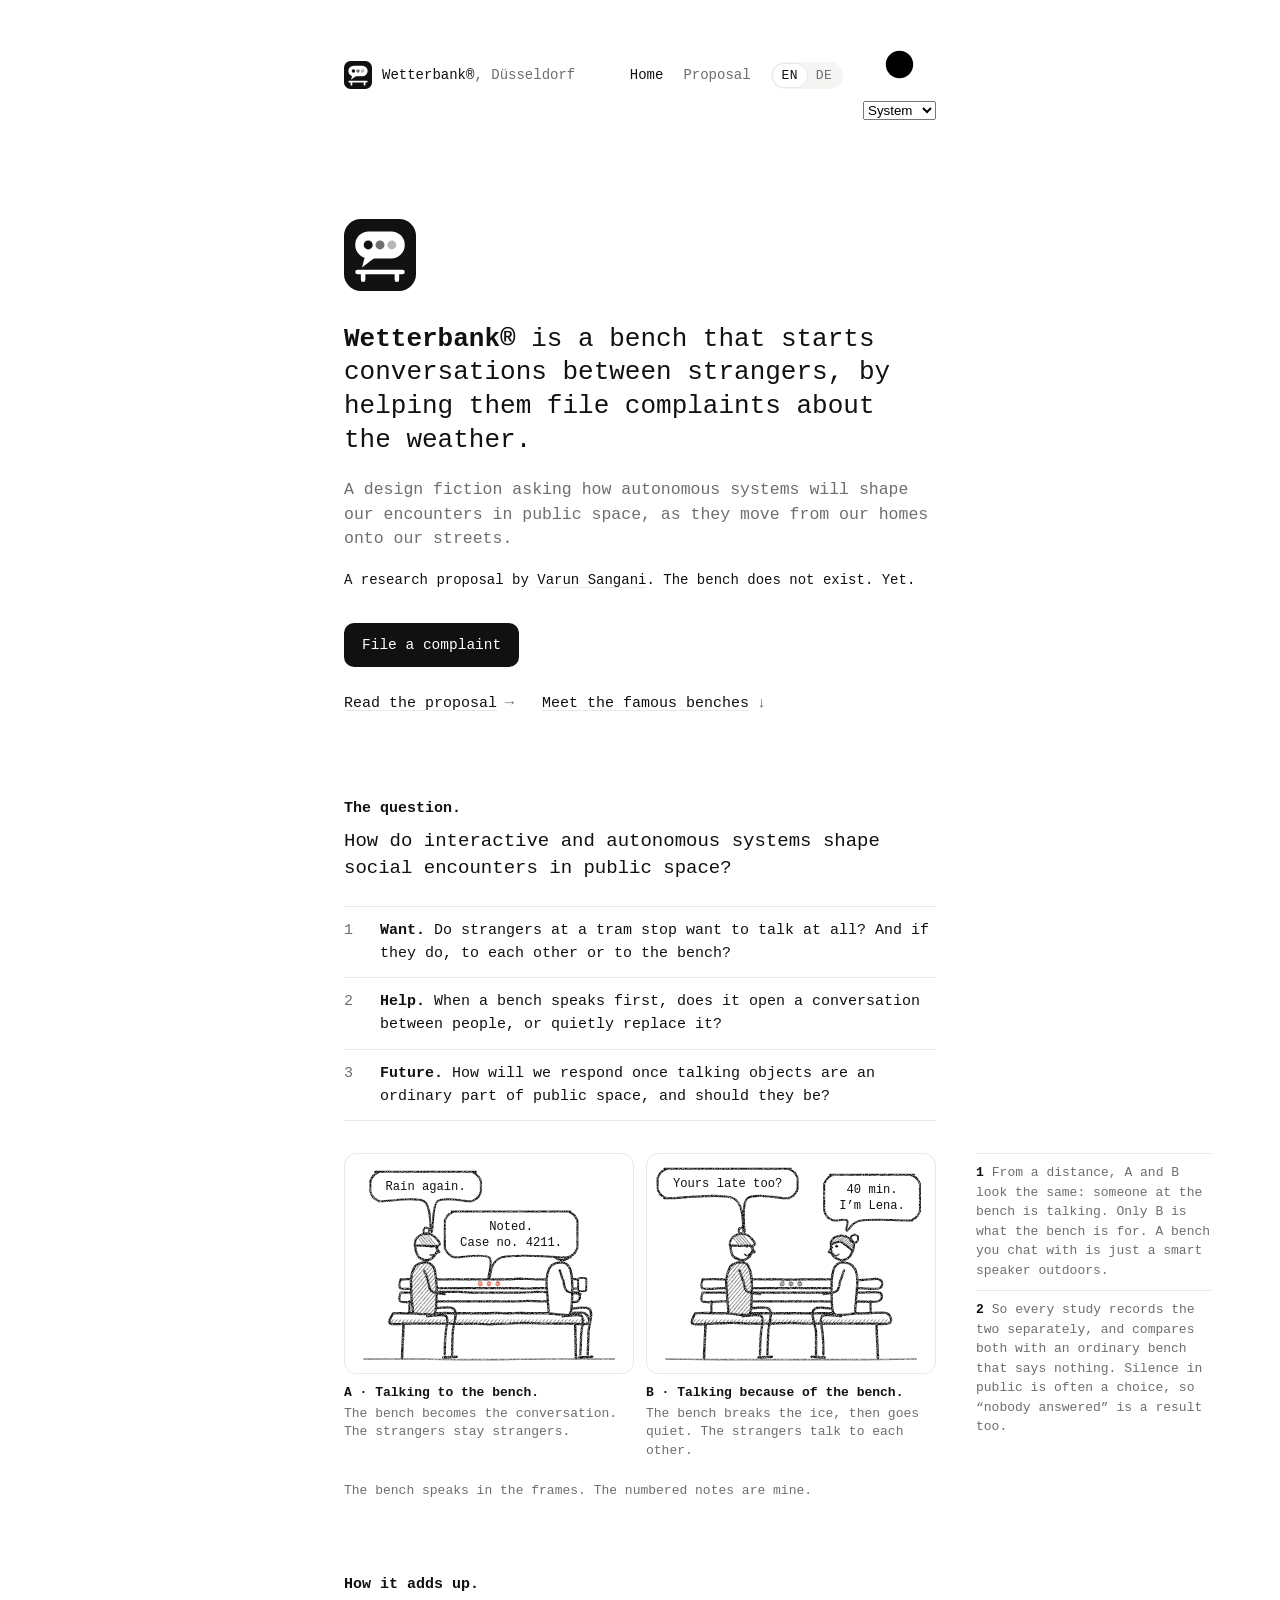
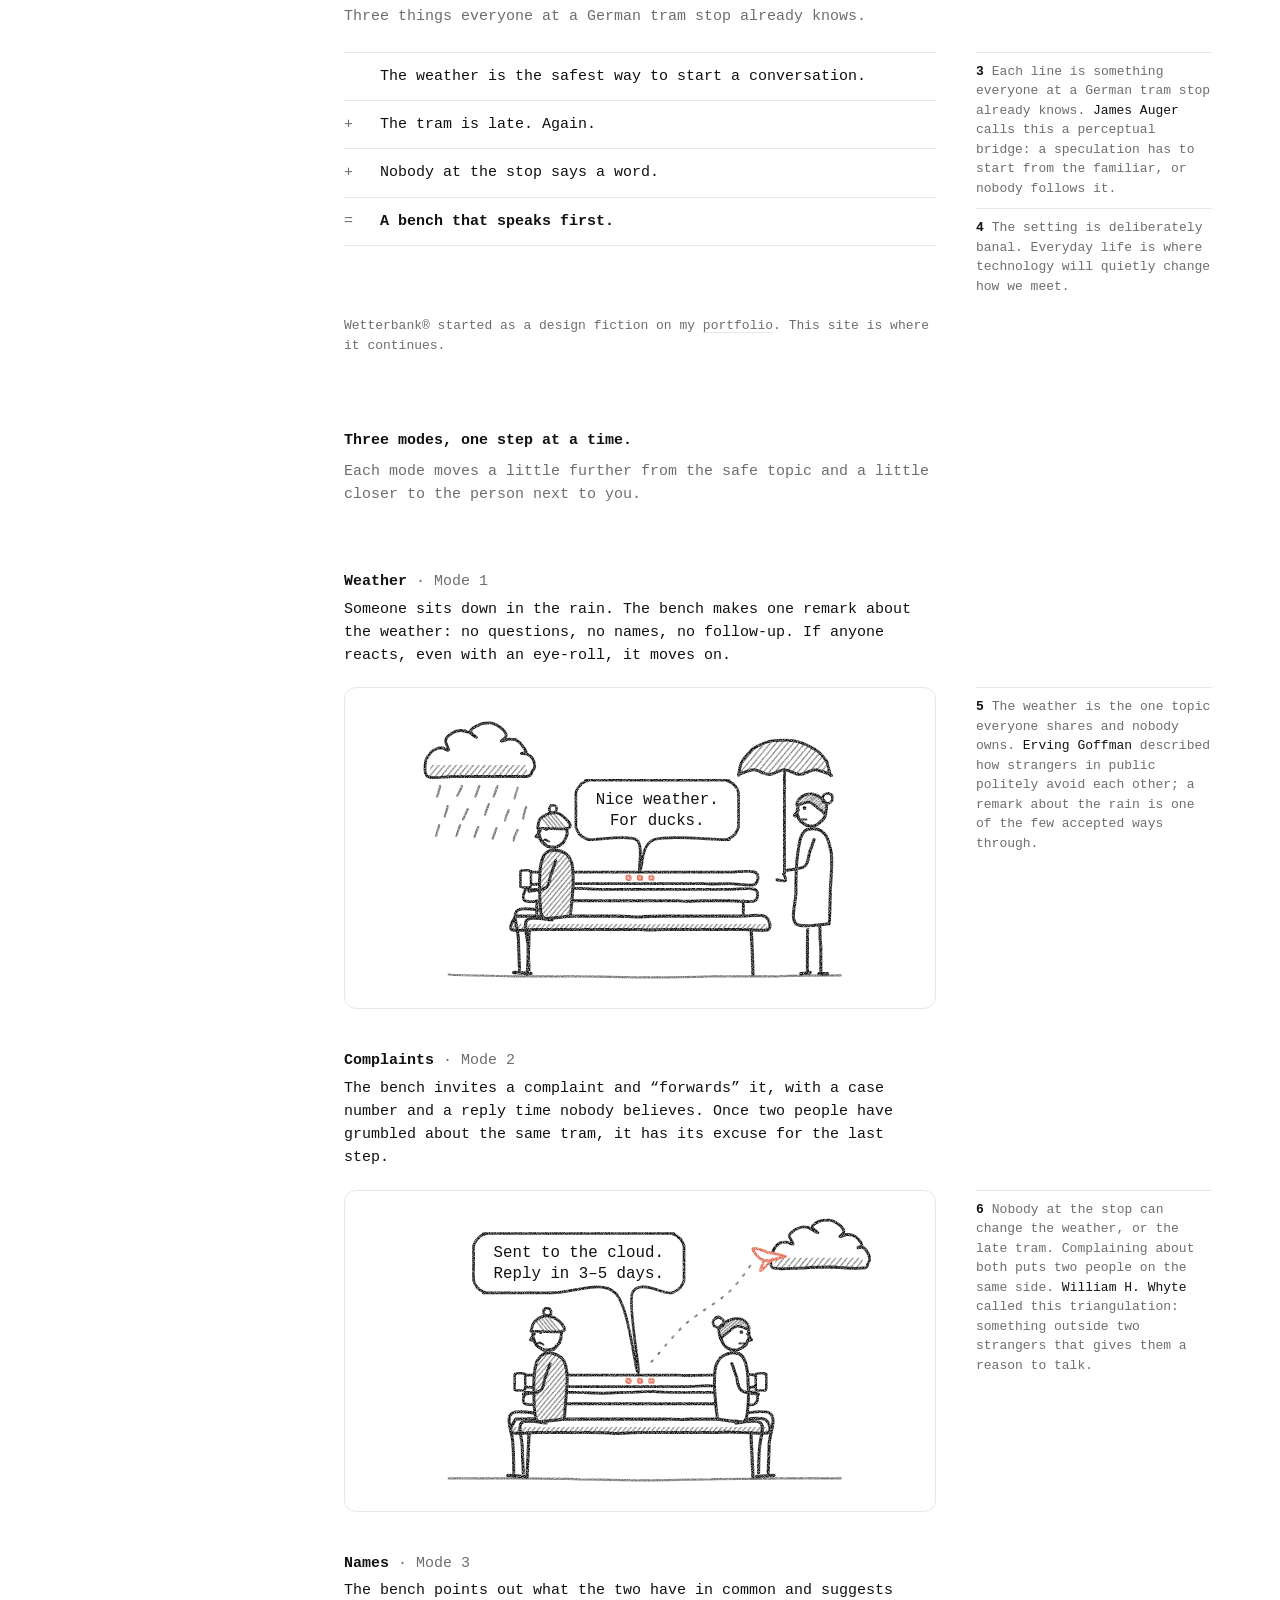
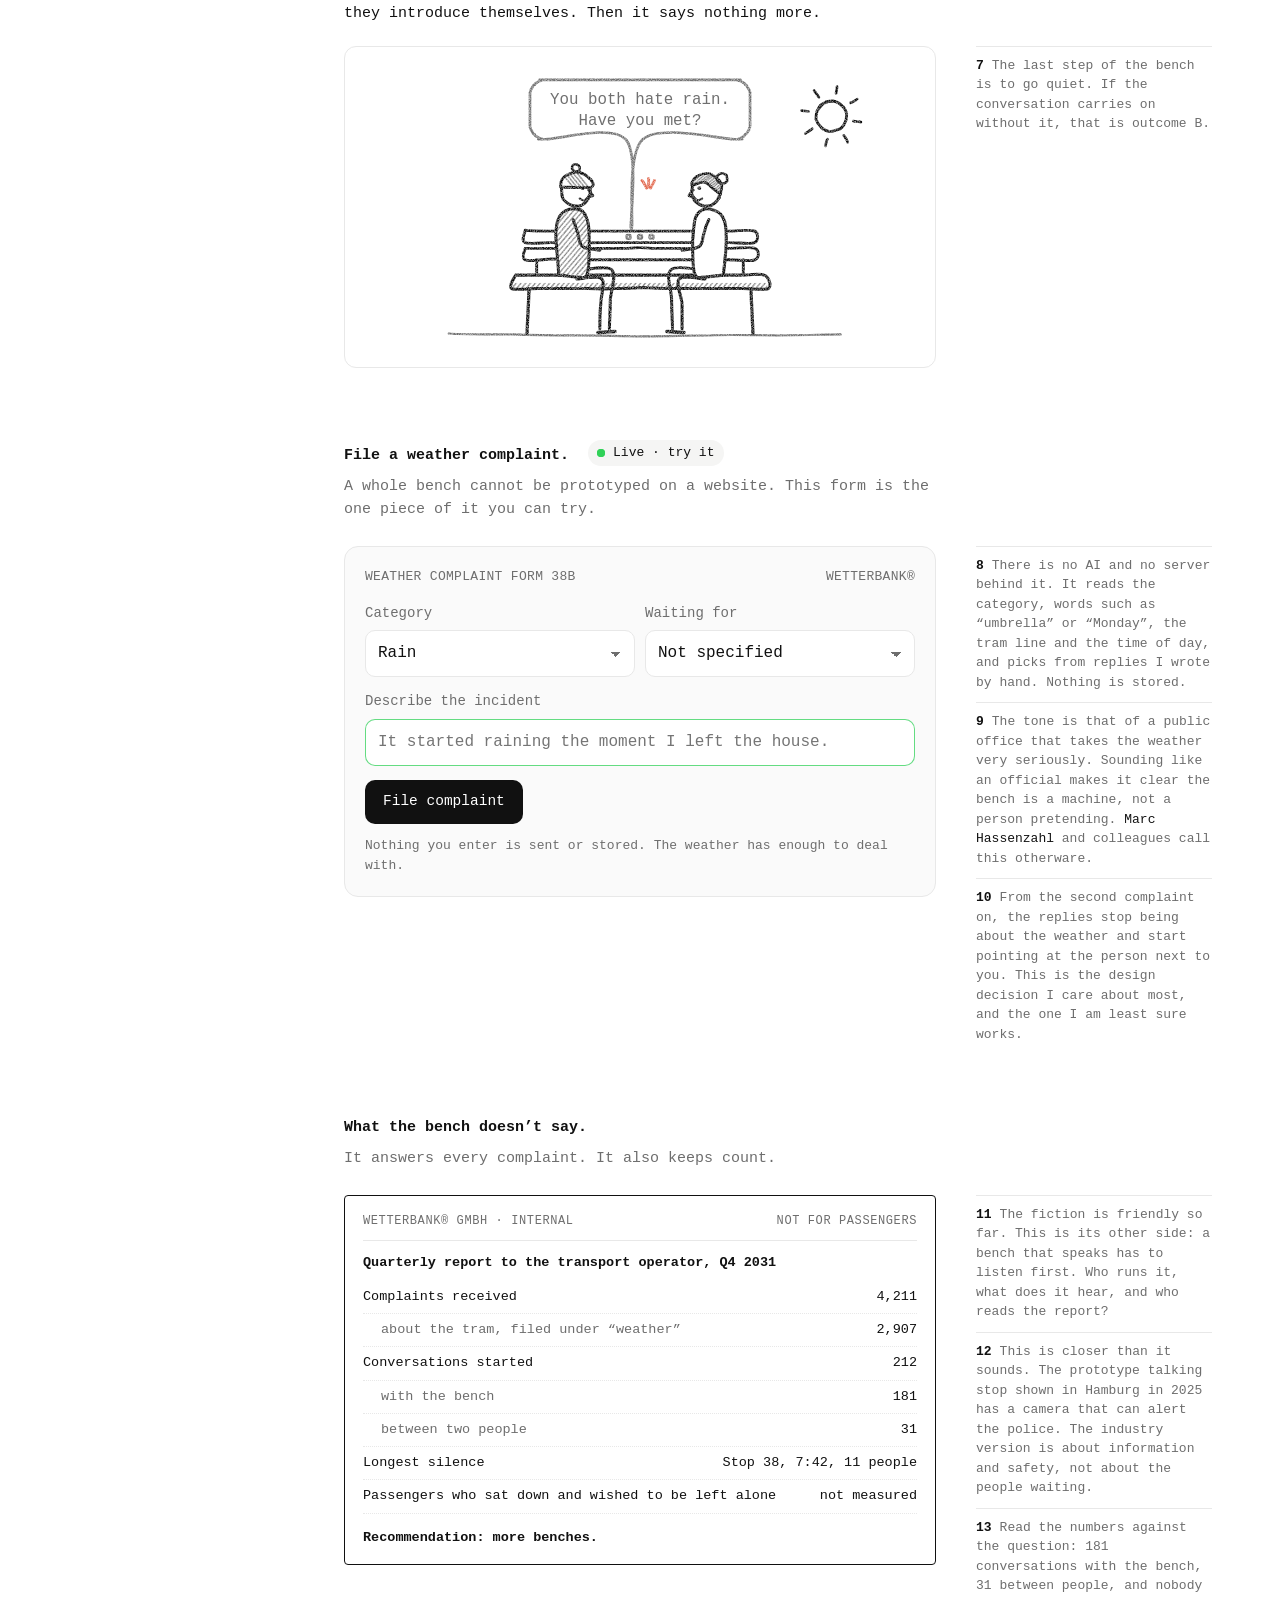
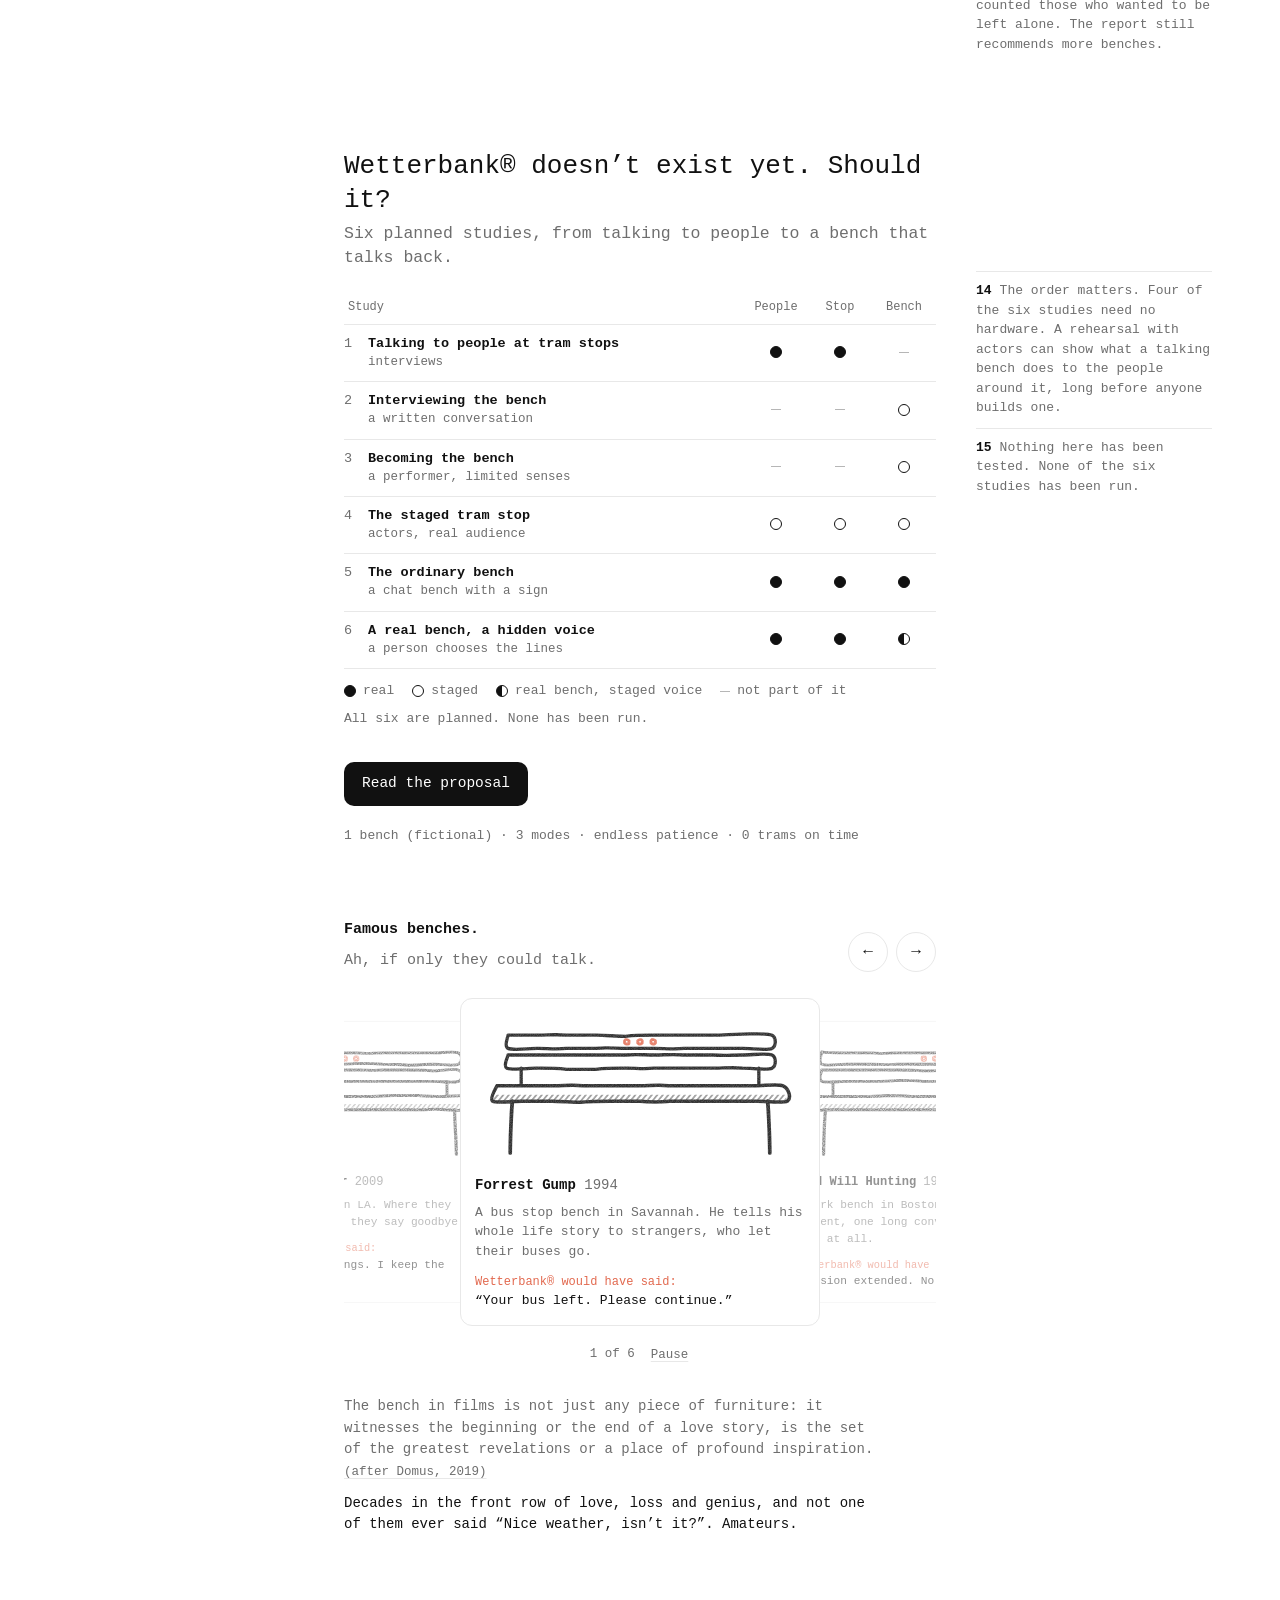
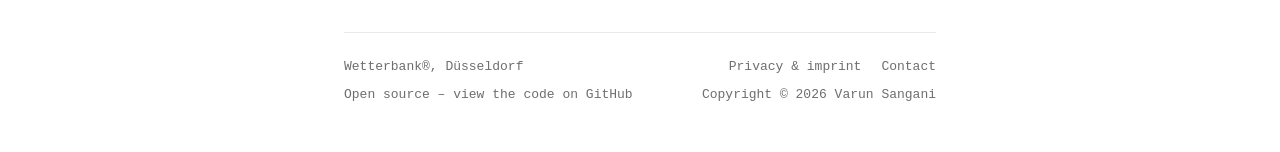
==== commit 3244fe5d: "Byline: drop the designer description and the word PhD Co-Authored-By: Claude Fable 5.2 <noreply@ant" ====
--- a/index.html
+++ b/index.html
@@ -107,7 +107,7 @@
     <svg class="logo mark" viewBox="0 0 64 64" role="img" aria-label="Wetterbank® logo: a speech bubble with typing dots, above a bench"><rect width="64" height="64" rx="15"/><rect class="mk" x="10" y="11" width="44" height="24" rx="12"/><path class="mk" d="M19 32 16 43 29 33Z"/><g class="dt typing"><circle cx="21.5" cy="23" r="4"/><circle cx="32" cy="23" r="4"/><circle cx="42.5" cy="23" r="4"/></g><path class="ln" d="M12 47H52M17 47v7M47 47v7"/></svg>
     <h1><strong>Wetterbank®</strong> is a bench that starts conversations between strangers, by helping them file complaints about the weather.</h1>
     <p class="lede">A design fiction asking how autonomous systems will shape our encounters in public space, as they move from our homes onto our streets.</p>
-    <p class="hero-by">A PhD research proposal by <a href="https://va3uns.github.io/rnd/">Varun Sangani</a>, a designer in Düsseldorf with a background in architecture and HCI. The bench does not exist. Yet.</p>
+    <p class="hero-by">A research proposal by <a href="https://va3uns.github.io/rnd/">Varun Sangani</a>. The bench does not exist. Yet.</p>
     <div class="actions">
       <a class="btn" href="#desk" data-to-desk>File a complaint</a>
       <div class="more">
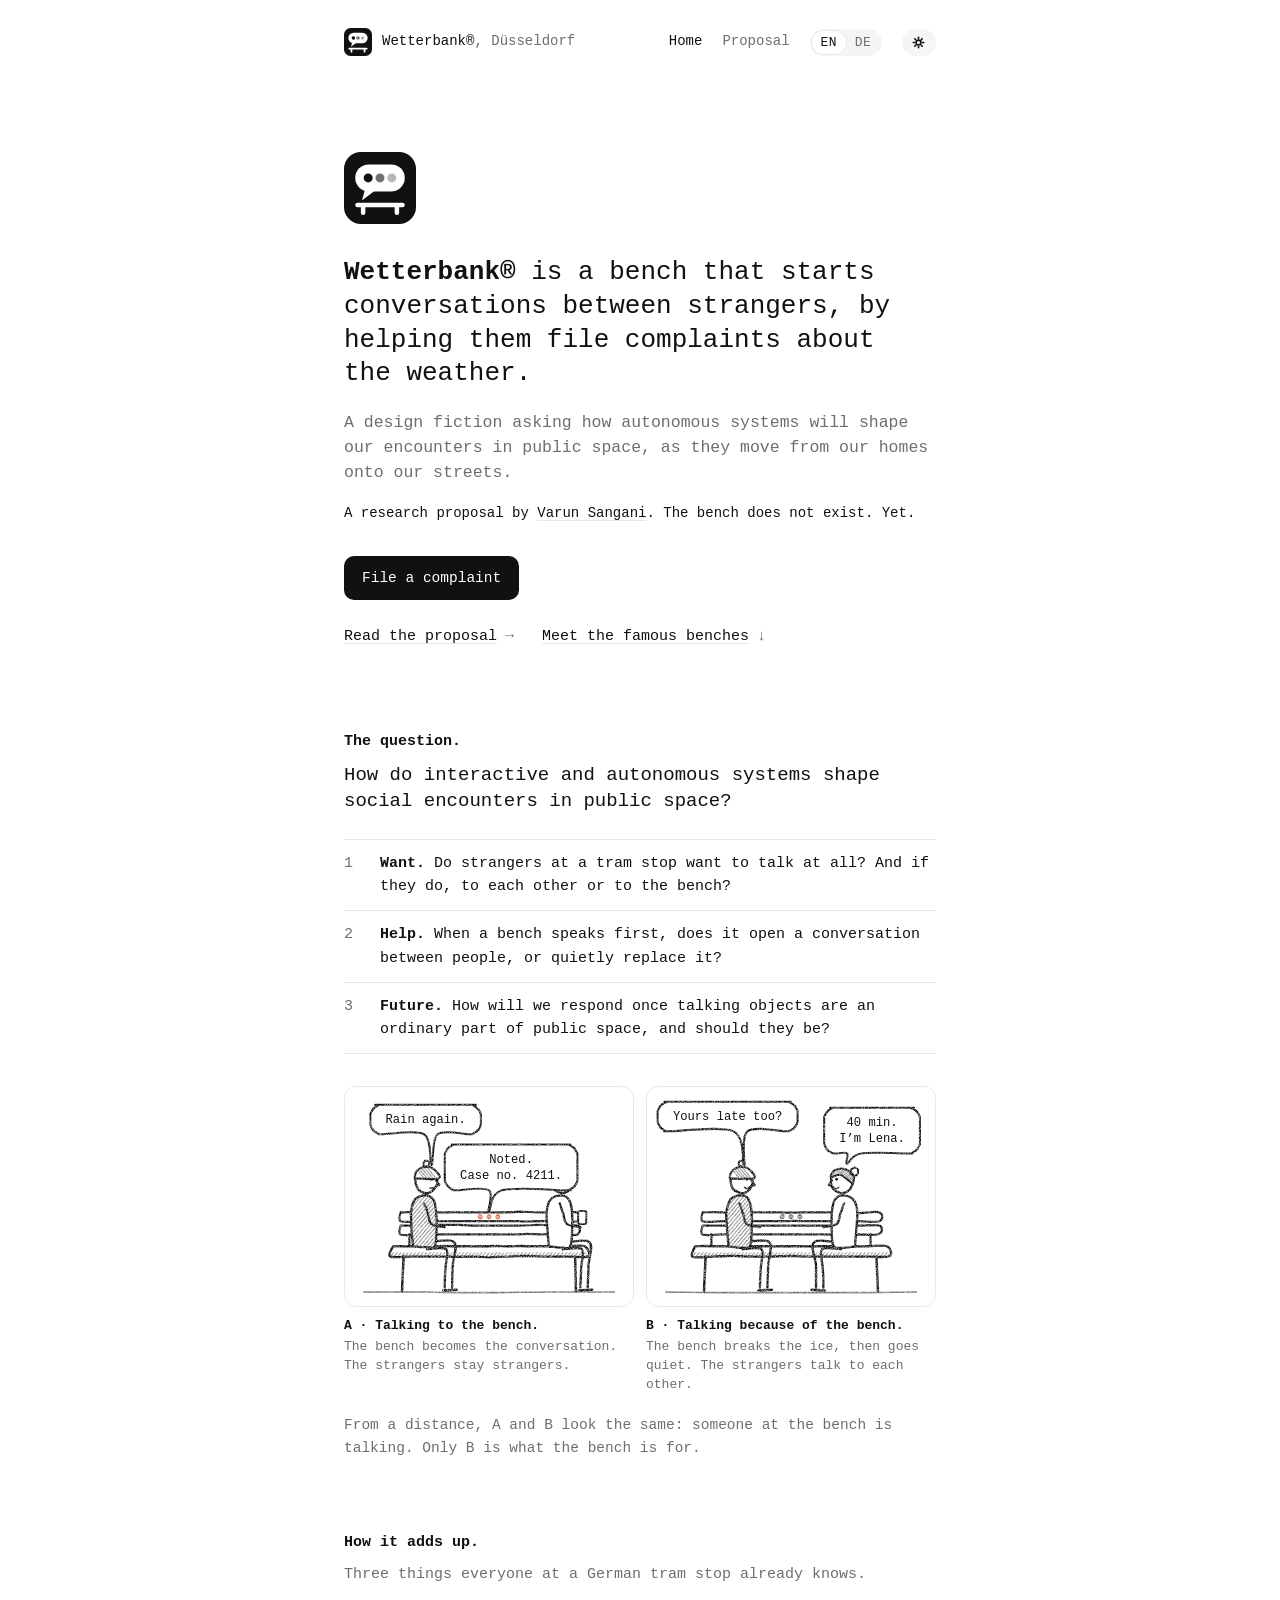
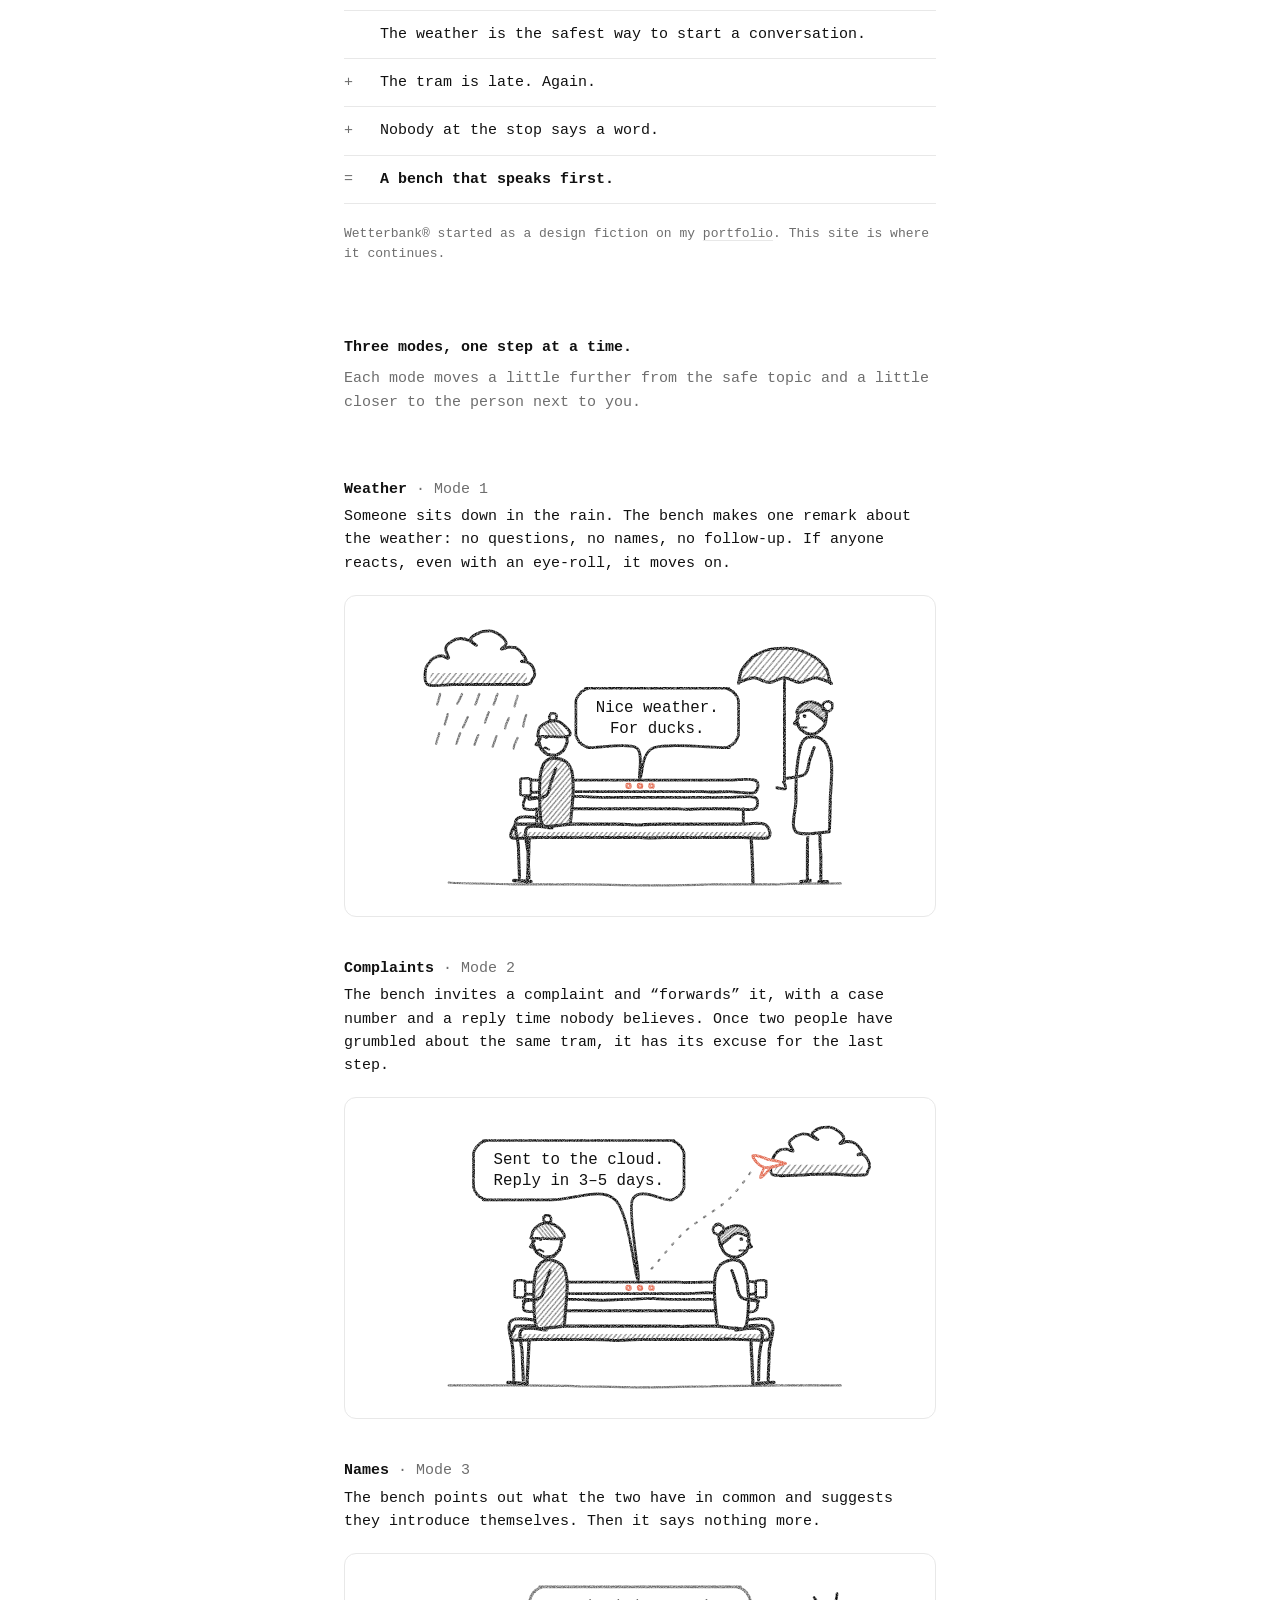
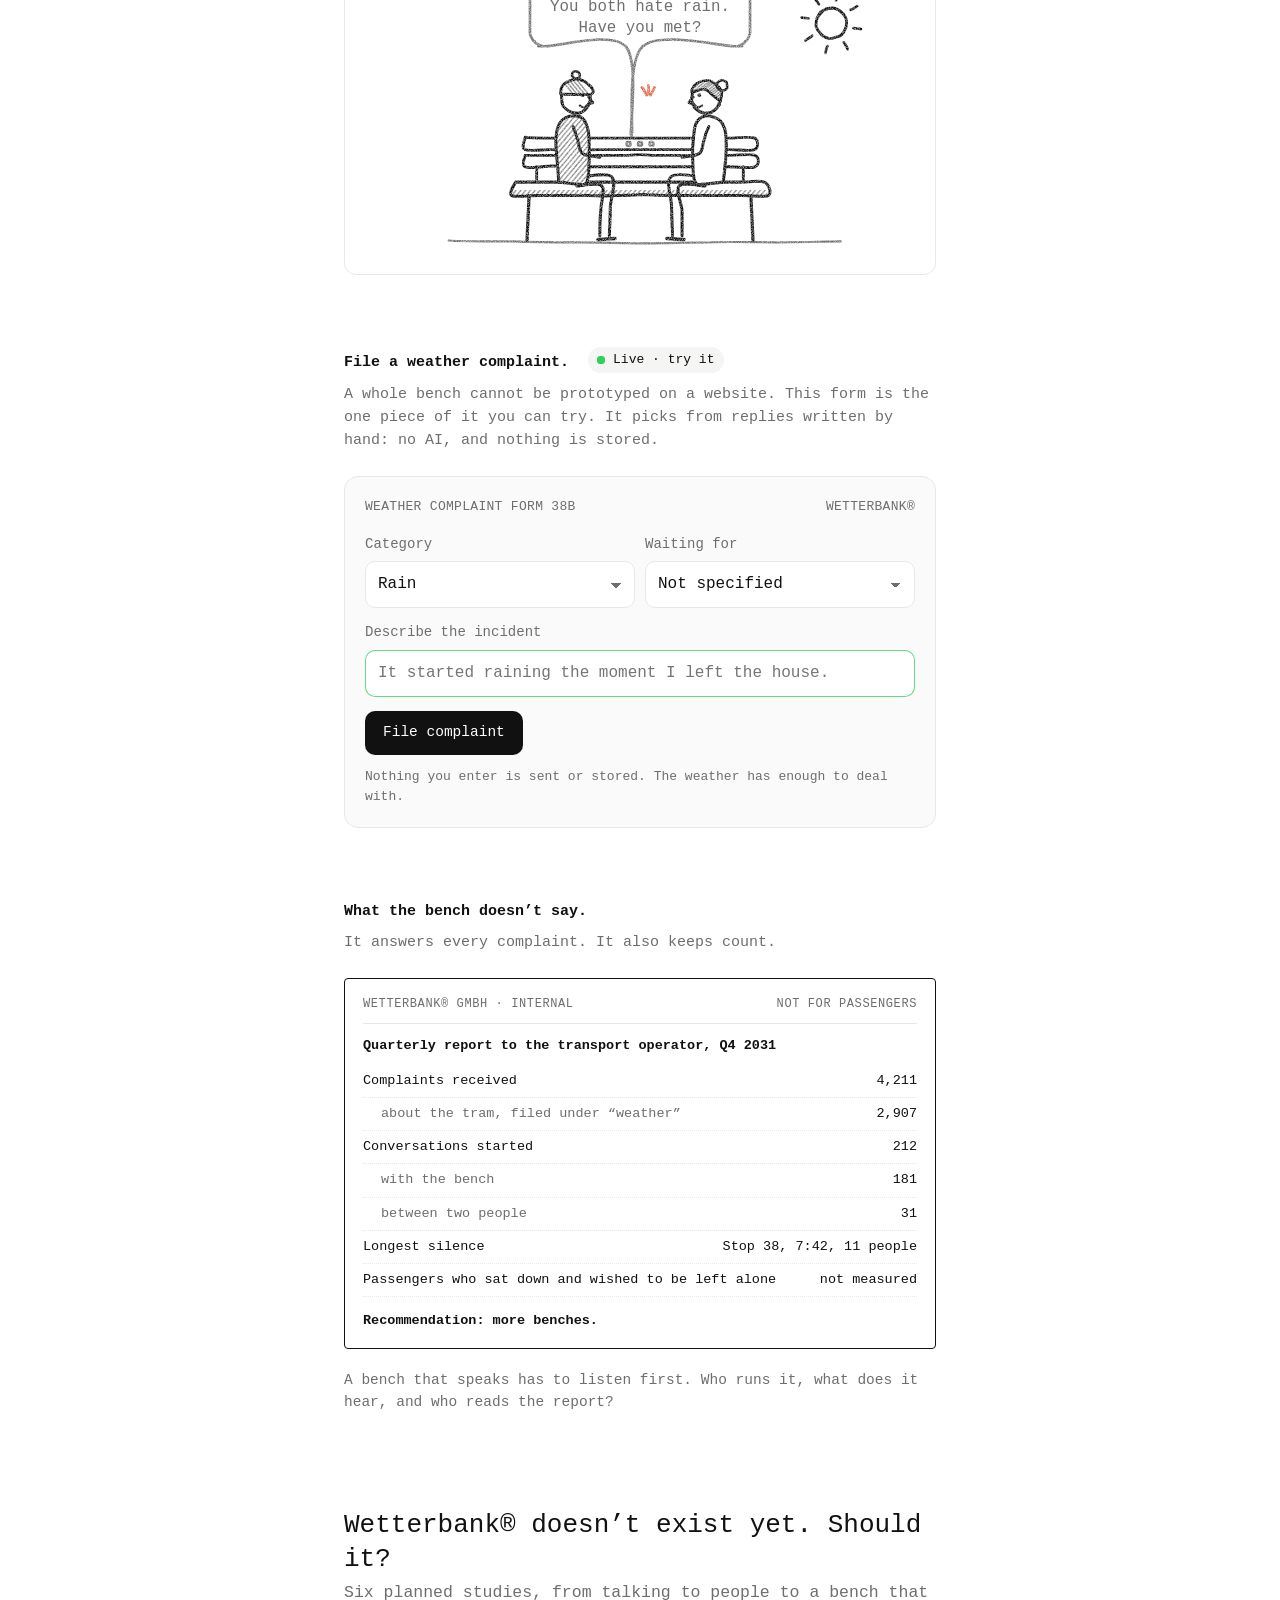
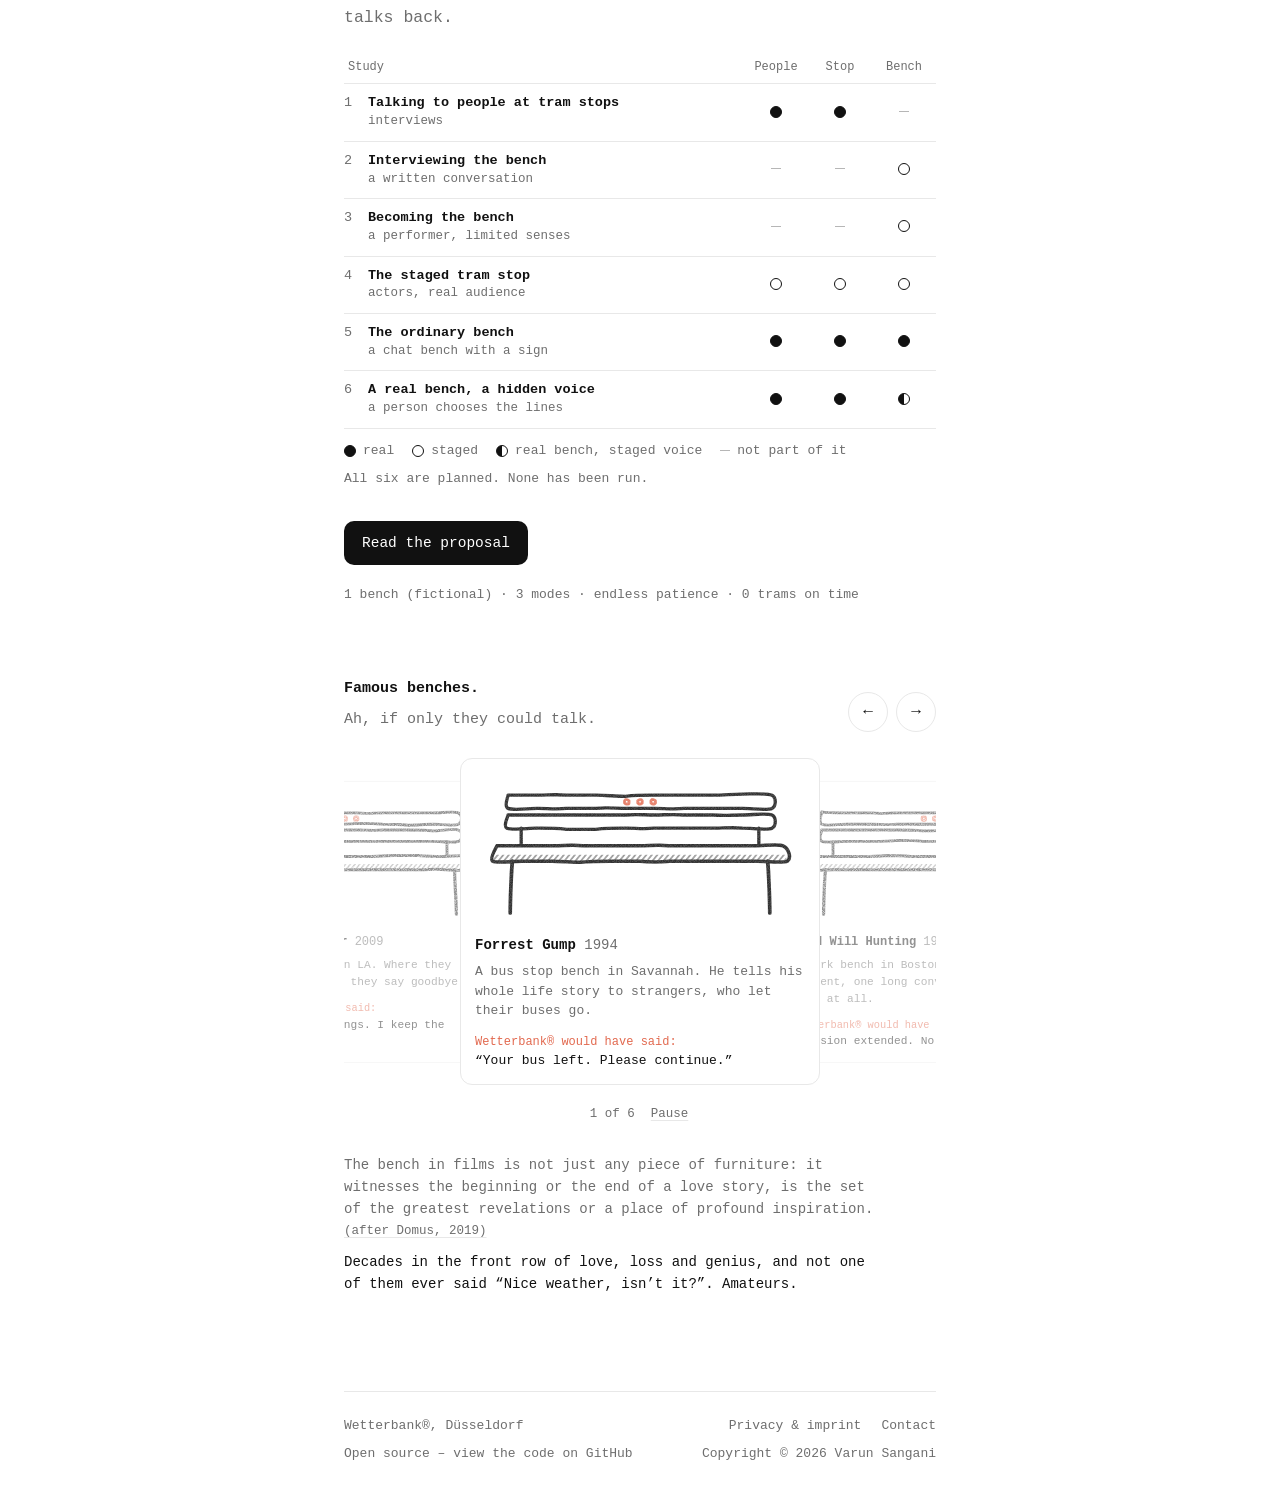
==== commit 59714b6e: "Home: remove the numbered notes, explain each section in plain text Co-Authored-By: Claude Fable 5.2" ====
--- a/index.html
+++ b/index.html
@@ -125,28 +125,22 @@
       <li><span><strong>Help.</strong> When a bench speaks first, does it open a conversation between people, or quietly replace it?</span></li>
       <li><span><strong>Future.</strong> How will we respond once talking objects are an ordinary part of public space, and should they be?</span></li>
     </ol>
-    <div class="wn">
-      <div class="wn-main"><div class="ab" role="group" aria-label="Two possible outcomes">
+    <div class="ab" role="group" aria-label="Two possible outcomes">
       <figure><div class="card"><svg class="pn tk" viewBox="110 20 380 286" role="img" aria-label="A: a person says: Rain again. The bench answers: Noted. Case number 4211. The other person looks at their phone."><defs><filter id="gr-ena" x="-2%" y="-2%" width="104%" height="104%"><feTurbulence type="fractalNoise" baseFrequency="1.1" numOctaves="1" seed="7" result="t"/><feColorMatrix in="t" type="matrix" values="0 0 0 0 0  0 0 0 0 0  0 0 0 0 0  0 0 0 -1.5 1.55" result="m"/><feComposite in="SourceGraphic" in2="m" operator="in" result="c"/><feDisplacementMap in="c" in2="t" scale="1.1" xChannelSelector="R" yChannelSelector="G"/></filter></defs><g filter="url(#gr-ena)"><path class="pg" d="M130 290C144 290 187 290 215 290C243 291 272 291 300 291C328 291 357 290 385 290C413 290 456 290 470 290" stroke-width="2.2"/><path class="pk" d="M180 182C184 182 198 181 207 181C216 182 224 182 233 182C242 182 251 182 260 182C269 182 278 182 287 182C296 182 304 182 313 182C322 182 331 182 340 181C349 181 358 182 367 182C376 182 384 182 393 182C402 182 415 180 420 182C424 184 424 192 420 194C416 196 402 194 393 194C384 194 376 194 367 194C358 194 349 195 340 194C331 194 322 194 313 194C304 194 296 194 287 194C278 194 269 194 260 194C251 194 242 194 233 194C224 194 216 194 207 194C198 194 185 196 180 194C176 192 180 184 180 182" stroke-width="3"/><path class="pk" d="M180 200C184 200 198 200 207 200C216 200 224 200 233 199C242 199 251 199 260 199C269 200 278 200 287 200C296 200 304 200 313 200C322 200 331 200 340 200C349 200 358 199 367 199C376 199 384 200 393 200C402 200 416 198 420 200C425 202 424 210 420 212C416 214 402 212 393 212C384 212 376 212 367 212C358 211 349 211 340 212C331 212 322 212 313 212C304 212 296 212 287 212C278 212 269 212 260 212C251 212 242 212 233 212C224 212 216 212 207 212C198 212 185 214 180 212C176 210 180 202 180 200" stroke-width="3"/><path class="pk" d="M192 212C192 215 192 225 192 228" stroke-width="3"/><path class="pk" d="M408 212C408 215 408 225 408 228" stroke-width="3"/><path class="pp" d="M170 228C177 228 199 228 213 228C228 228 242 228 257 228C271 228 286 228 300 228C314 228 329 228 343 228C358 228 372 228 387 228C401 228 422 226 430 228C438 230 441 240 434 242C427 245 404 242 389 242C374 242 360 242 345 242C330 242 315 242 300 242C285 242 270 242 255 242C240 242 226 242 211 242C196 242 173 244 166 242C159 240 169 230 170 228"/><clipPath id="h44-9"><path d="M168 236L432 236L434 242L166 242Z"/></clipPath><g clip-path="url(#h44-9)"><path class="ph" d="M161 242L166 236M166 242L171 236M171 242L176 236M176 242L181 236M181 242L186 236M186 242L191 236M191 242L196 236M196 242L201 236M201 242L206 236M206 242L211 236M211 242L216 236M216 242L221 236M221 242L226 236M226 242L231 236M231 242L236 236M236 242L241 236M241 242L246 236M246 242L251 236M251 242L256 236M256 242L261 236M261 242L266 236M266 242L271 236M271 242L276 236M276 242L281 236M281 242L286 236M286 242L291 236M291 242L296 236M296 242L301 236M301 242L306 236M306 242L311 236M311 242L316 236M316 242L321 236M321 242L326 236M326 242L331 236M331 242L336 236M336 242L341 236M341 242L346 236M346 242L351 236M351 242L356 236M356 242L361 236M361 242L366 236M366 242L371 236M371 242L376 236M376 242L381 236M381 242L386 236M386 242L391 236M391 242L396 236M396 242L401 236M401 242L406 236M406 242L411 236M411 242L416 236M416 242L421 236M421 242L426 236M426 242L431 236M431 242L436 236" stroke-width="1.6"/></g><path class="pk" d="M170 228C174 228 187 228 196 228C205 228 213 228 222 228C231 228 239 227 248 228C257 228 265 228 274 228C283 228 291 228 300 228C309 227 317 228 326 228C335 228 343 227 352 228C361 228 369 228 378 228C387 228 395 228 404 228C413 228 425 226 430 228C435 231 438 240 434 242C430 244 416 242 407 242C398 242 389 242 380 242C371 242 363 242 354 241C345 241 336 241 327 242C318 242 309 242 300 243C291 243 282 242 273 242C264 242 255 243 246 242C237 242 229 242 220 242C211 242 202 242 193 242C184 242 170 244 166 242C162 240 169 230 170 228" stroke-width="3.2"/><path class="pk" d="M184 242C184 250 182 281 182 289" stroke-width="3.4"/><path class="pk" d="M417 242C417 250 418 281 418 289" stroke-width="3.4"/><g class="vd v0"><path class="pc dotc" d="M288 190C288 190 287 190 287 190C287 190 286 189 286 189C286 189 286 188 286 188C286 187 286 187 286 186C287 186 287 186 288 186C288 186 289 186 289 186C289 186 290 187 290 187C290 187 290 188 290 188C290 189 290 189 290 190C289 190 289 190 288 190C288 190 287 190 287 190C287 190 286 189 286 189" stroke-width="2.6"/></g><g class="vd v1"><path class="pc dotc" d="M298 189C298 189 298 188 298 188C298 187 298 187 299 186C299 186 299 186 300 186C300 186 301 186 301 186C301 186 302 187 302 187C302 187 302 188 302 188C302 189 302 189 301 190C301 190 301 190 300 190C300 190 299 190 299 190C299 190 298 189 298 189C298 189 298 188 298 188C298 187 298 187 299 186" stroke-width="2.6"/></g><g class="vd v2"><path class="pc dotc" d="M312 190C312 190 311 190 311 190C310 190 310 189 310 189C310 188 310 188 310 188C310 187 310 187 311 186C311 186 311 186 312 186C312 186 313 186 313 186C313 186 314 187 314 187C314 188 314 188 314 188C314 189 314 189 313 190C313 190 313 190 312 190C312 190 311 190 311 190C310 190 310 189 310 189" stroke-width="2.6"/></g><path class="pk" d="M212 224C219 223 246 217 252 222C259 227 251 243 251 253C250 263 250 279 250 284" stroke-width="3.2"/><path class="pk" d="M216 232C220 232 238 228 242 232C246 236 241 249 241 258C240 267 240 280 240 284" stroke-width="3.2"/><path class="pk" d="M238 288C241 288 253 287 256 287" stroke-width="3.6"/><path class="pp" d="M197 228C197 221 193 195 194 184C194 173 196 168 200 164C204 160 212 158 216 159C220 160 224 162 226 168C228 173 229 182 229 192C229 202 229 220 227 226C225 232 221 229 216 230C211 230 200 228 197 228"/><clipPath id="h44-20"><path d="M197 228L194 184L200 164L216 159L226 168L229 192L227 226L216 230Z"/></clipPath><g clip-path="url(#h44-20)"><path class="ph" d="M134 230L194 159M139 230L199 159M144 230L204 159M149 230L209 159M154 230L214 159M159 230L219 159M164 230L224 159M169 230L229 159M174 230L234 159M179 230L239 159M184 230L244 159M189 230L249 159M194 230L254 159M199 230L259 159M204 230L264 159M209 230L269 159M214 230L274 159M219 230L279 159M224 230L284 159" stroke-width="1.6"/></g><path class="pk" d="M197 228C196 221 194 195 194 184C195 173 196 168 200 164C204 160 212 158 216 159C220 160 224 163 226 168C228 174 228 182 229 192C229 202 229 220 227 226C225 233 221 229 216 229C211 230 200 228 197 228" stroke-width="3.2"/><path class="pp" d="M229 145C228 147 226 151 224 153C221 155 218 156 215 156C212 156 208 155 206 153C204 151 202 148 201 145C200 142 200 138 201 135C202 132 204 129 206 127C209 125 212 124 215 124C218 124 222 125 224 127C226 129 228 132 229 135C230 138 230 142 229 145C228 148 226 151 224 153C221 155 216 156 215 156"/><path class="pk" d="M222 126C223 127 227 130 228 133C230 136 230 140 230 143C229 146 227 149 225 151C223 154 220 155 217 156C214 156 211 156 208 154C205 153 203 150 202 147C200 144 200 140 200 137C201 134 202 131 204 128C207 126 210 124 213 124C216 124 219 124 222 126C225 127 227 130 228 133C230 136 230 141 230 143" stroke-width="3.2"/><path class="pk" d="M228 139C229 140 233 144 233 145C233 146 229 146 228 146" stroke-width="2.4"/><circle class="eye" cx="222" cy="137" r="2"/><path class="pk" d="M220 149C221 149 225 149 226 149" stroke-width="2.2"/><path class="pp" d="M199 136C199 134 199 129 202 126C205 123 211 120 215 120C219 120 225 123 228 126C231 129 236 134 231 136C226 138 204 136 199 136"/><clipPath id="h44-27"><path d="M199 136L202 126L215 120L228 126L231 136Z"/></clipPath><g clip-path="url(#h44-27)"><path class="ph" d="M212 136L199 120M216 136L203 120M220 136L207 120M224 136L211 120M228 136L215 120" stroke-width="1.6"/></g><path class="pk" d="M199 136C200 134 199 128 202 126C204 123 211 120 215 120C219 120 225 123 228 126C231 129 236 135 231 136C226 138 204 136 199 136" stroke-width="3"/><path class="pk" d="M211 116C211 116 211 115 212 114C212 113 213 113 213 112C214 112 215 112 216 112C217 112 217 113 218 113C219 114 219 115 219 116C219 116 219 117 218 118C218 119 217 119 217 120C216 120 215 120 214 120C213 120 213 119 212 119C211 118 211 117 211 116C211 116 211 115 212 114C212 113 213 113 213 112" stroke-width="2.6"/><path class="pk" d="M212 170C213 172 216 179 217 184C219 189 218 195 222 198C226 201 237 202 240 202" stroke-width="3.2"/><path class="pk" d="M396 224C403 224 429 217 436 222C442 227 436 243 435 253C435 263 434 279 434 284" stroke-width="3.2"/><path class="pk" d="M400 232C404 232 422 228 426 232C430 236 425 249 425 258C425 267 424 280 424 284" stroke-width="3.2"/><path class="pk" d="M422 288C425 288 437 287 440 287" stroke-width="3.6"/><path class="pp" d="M381 228C380 221 377 195 378 184C378 173 380 168 384 164C388 160 396 158 400 159C404 160 408 162 410 168C412 173 413 182 413 192C413 202 413 220 411 226C409 232 405 230 400 230C395 230 384 228 381 228"/><path class="pk" d="M381 228C381 221 378 195 378 184C379 173 380 168 384 164C388 160 395 159 400 159C404 160 408 162 410 168C412 173 413 182 413 192C413 202 413 220 411 226C409 233 405 230 400 230C395 230 384 228 381 228" stroke-width="3.2"/><path class="pp" d="M388 151C388 150 385 146 384 143C384 139 384 136 386 133C387 130 390 127 392 126C395 124 398 124 401 124C404 125 407 126 410 129C412 131 413 134 414 137C414 141 414 144 412 147C411 150 409 153 406 154C403 156 400 156 397 156C394 155 390 154 388 151C386 149 385 146 384 143C384 139 385 134 386 133"/><path class="pk" d="M394 125C395 125 400 124 403 124C406 125 409 128 411 130C413 133 414 136 414 139C414 143 413 146 411 149C410 151 407 154 404 155C401 156 398 156 395 155C392 154 389 152 387 150C385 147 384 144 384 141C384 137 385 134 387 131C388 129 391 126 394 125C397 124 400 124 403 125C406 126 410 129 411 130" stroke-width="3.2"/><path class="pk" d="M412 139C413 140 417 144 417 145C417 146 413 146 412 146" stroke-width="2.4"/><circle class="eye" cx="406" cy="137" r="2"/><path class="pk" d="M404 148C405 149 409 149 410 149" stroke-width="2.2"/><path class="pp" d="M384 144C384 142 381 135 383 132C385 128 391 124 395 123C399 122 406 123 409 125C412 127 415 133 414 134C413 135 405 130 401 131C397 132 394 136 391 138C388 140 385 143 384 144"/><clipPath id="h44-41"><path d="M384 144L383 132L395 123L409 125L414 134L401 131L391 138Z"/></clipPath><g clip-path="url(#h44-41)"><path class="ph" d="M358 144L383 123M361 144L386 123M365 144L390 123M368 144L394 123M372 144L397 123M375 144L400 123M379 144L404 123M382 144L408 123M386 144L411 123M389 144L414 123M393 144L418 123M396 144L422 123M400 144L425 123M403 144L428 123M407 144L432 123M410 144L436 123M414 144L439 123" stroke-width="1.6"/></g><path class="pk" d="M384 144C384 142 381 136 383 132C385 129 391 124 395 123C399 121 406 123 409 125C412 127 415 133 414 134C413 135 405 131 401 131C397 132 394 136 391 138C388 140 385 143 384 144" stroke-width="2.8"/><path class="pk" d="M377 124C378 124 379 123 380 122C380 122 382 121 383 122C384 122 385 122 386 123C387 124 387 125 387 126C388 127 387 129 387 130C386 130 385 131 384 132C383 132 382 133 381 132C380 132 379 132 378 131C377 130 377 129 377 128C376 127 377 125 377 124C378 124 379 123 380 122C380 122 382 122 383 122" stroke-width="2.6"/><path class="pk" d="M396 170C397 172 399 180 401 184C402 189 402 195 406 198C410 201 421 201 424 202" stroke-width="3.2"/><path class="pp" d="M429 180C430 180 431 180 431 181C431 181 432 180 432 182C432 185 432 193 432 195C432 198 432 197 431 197C431 198 431 198 430 198C428 198 425 198 424 198C422 198 422 198 422 197C421 197 421 198 421 196C421 193 421 185 421 183C421 180 421 181 422 181C422 180 422 180 424 180C425 180 428 180 429 180"/><path class="pk" d="M430 180C430 180 431 180 431 181C432 181 432 180 432 182C432 185 432 193 432 195C432 198 432 197 431 197C431 197 431 198 430 198C428 198 425 198 423 198C422 198 422 198 421 197C421 197 421 198 421 196C421 193 421 185 421 182C421 180 421 181 422 181C422 180 422 180 424 180C425 180 429 180 430 180" stroke-width="2.6"/><g class="bub"><path class="pp" d="M139 52C139 51 139 50 139 49C139 48 140 47 140 46C141 45 141 44 142 43C142 42 143 41 144 41C144 40 145 39 146 39C147 38 148 38 149 37C150 37 151 36 152 36C153 36 135 36 155 36C175 36 253 36 273 36C293 36 275 36 276 36C277 36 278 37 279 37C280 38 281 38 282 39C283 39 283 40 284 41C285 42 286 42 286 43C287 44 287 45 288 46C288 47 289 48 289 49C289 50 289 50 289 52C289 54 289 58 289 60C289 62 289 62 289 63C288 64 288 65 288 66C288 67 287 68 286 69C286 70 285 71 284 71C284 72 283 73 282 73C281 74 280 74 279 75C278 75 277 76 276 76C275 76 281 76 273 76C265 76 239 69 230 76C222 83 225 118 222 118C219 118 223 83 212 76C201 69 165 76 155 76C145 76 153 76 152 76C151 75 150 75 149 75C148 74 147 74 146 73C145 73 144 72 144 71C143 71 142 70 142 69C141 68 140 67 140 66C140 65 140 64 139 63C139 62 139 62 139 60C139 58 139 53 139 52"/><path class="pk" d="M139 52C139 51 139 50 139 49C139 48 140 47 140 46C141 45 141 44 142 43C142 42 143 41 144 41C144 40 145 39 146 39C147 38 148 38 149 37C150 37 151 36 152 36C153 36 135 36 155 36C175 36 253 36 273 36C293 36 275 36 276 36C277 36 278 37 279 37C280 38 281 38 282 39C283 39 283 40 284 41C285 42 286 42 286 43C287 44 287 45 288 46C288 47 289 48 289 49C289 50 289 50 289 52C289 54 289 58 289 60C289 62 289 62 289 63C288 64 288 65 288 66C288 67 287 68 286 69C286 70 285 71 284 71C284 72 283 73 282 73C281 74 280 74 279 75C278 75 277 76 276 76C275 76 281 76 273 76C265 76 239 69 230 76C222 83 225 118 222 118C219 118 223 83 212 76C201 69 165 76 155 76C145 76 153 76 152 76C151 75 150 75 149 75C148 74 147 74 146 73C145 73 144 72 144 71C143 71 142 70 142 69C141 68 140 67 140 66C140 65 140 64 139 63C139 62 139 62 139 60C139 58 139 53 139 52" stroke-width="2.8"/></g><g class="bub"><path class="pp" d="M240 106C240 105 240 104 240 103C240 102 241 101 241 100C242 99 242 98 243 97C243 96 244 95 245 95C245 94 246 93 247 93C248 92 249 92 250 91C251 91 252 90 253 90C254 90 243 90 256 90C269 90 305 90 330 90C355 90 391 90 404 90C417 90 406 90 407 90C408 90 409 91 410 91C411 92 412 92 413 93C414 93 415 94 415 95C416 95 417 96 417 97C418 98 418 99 419 100C419 101 420 102 420 103C420 104 420 100 420 106C420 112 420 130 420 136C420 142 420 138 420 139C419 140 419 141 419 142C418 143 418 144 417 145C417 146 416 147 415 147C415 148 414 149 413 149C412 150 411 150 410 151C409 151 408 151 407 152C406 152 419 152 404 152C389 152 335 147 318 152C300 157 303 180 300 180C297 180 307 157 300 152C292 147 264 152 256 152C248 152 254 152 253 152C252 151 251 151 250 151C249 150 248 150 247 149C246 149 246 148 245 147C244 146 243 146 243 145C242 144 242 143 241 142C241 141 241 140 240 139C240 138 240 142 240 136C240 130 240 111 240 106"/><path class="pk" d="M240 106C240 105 240 104 240 103C240 102 241 101 241 100C242 99 242 98 243 97C243 96 244 95 245 95C245 94 246 93 247 93C248 92 249 92 250 91C251 91 252 90 253 90C254 90 243 90 256 90C269 90 305 90 330 90C355 90 391 90 404 90C417 90 406 90 407 90C408 90 409 91 410 91C411 92 412 92 413 93C414 93 415 94 415 95C416 95 417 96 417 97C418 98 418 99 419 100C419 101 420 102 420 103C420 104 420 100 420 106C420 112 420 130 420 136C420 142 420 138 420 139C419 140 419 141 419 142C418 143 418 144 417 145C417 146 416 147 415 147C415 148 414 149 413 149C412 150 411 150 410 151C409 151 408 151 407 152C406 152 419 152 404 152C389 152 335 147 318 152C300 157 303 180 300 180C297 180 307 157 300 152C292 147 264 152 256 152C248 152 254 152 253 152C252 151 251 151 250 151C249 150 248 150 247 149C246 149 246 148 245 147C244 146 243 146 243 145C242 144 242 143 241 142C241 141 241 140 240 139C240 138 240 142 240 136C240 130 240 111 240 106" stroke-width="2.8"/></g></g><g class="say"><text x="214" y="61" text-anchor="middle">Rain again.</text></g><g class="say"><text x="330" y="115" text-anchor="middle">Noted.</text><text x="330" y="137" text-anchor="middle">Case no. 4211.</text></g></svg></div><figcaption><strong>A · Talking to the bench.</strong> The bench becomes the conversation. The strangers stay strangers.</figcaption></figure>
       <figure><div class="card"><svg class="pn tk" viewBox="110 20 380 286" role="img" aria-label="B: the bench is quiet. One person asks: Yours late too? The other answers: 40 minutes. I’m Lena."><defs><filter id="gr-enb" x="-2%" y="-2%" width="104%" height="104%"><feTurbulence type="fractalNoise" baseFrequency="1.1" numOctaves="1" seed="7" result="t"/><feColorMatrix in="t" type="matrix" values="0 0 0 0 0  0 0 0 0 0  0 0 0 0 0  0 0 0 -1.5 1.55" result="m"/><feComposite in="SourceGraphic" in2="m" operator="in" result="c"/><feDisplacementMap in="c" in2="t" scale="1.1" xChannelSelector="R" yChannelSelector="G"/></filter></defs><g filter="url(#gr-enb)"><path class="pg" d="M130 290C144 290 187 291 215 291C243 291 272 291 300 291C328 291 357 291 385 291C413 291 456 290 470 290" stroke-width="2.2"/><path class="pk" d="M180 182C184 182 198 181 207 182C216 182 224 182 233 182C242 182 251 182 260 182C269 182 278 182 287 182C296 183 304 182 313 182C322 182 331 182 340 182C349 182 358 182 367 182C376 182 384 182 393 183C402 183 416 180 420 182C425 184 425 192 420 194C415 196 402 194 393 194C384 194 376 195 367 194C358 194 349 194 340 194C331 194 322 194 313 194C304 193 296 194 287 194C278 194 269 194 260 194C251 194 242 194 233 194C224 194 216 194 207 194C198 194 185 196 180 194C176 192 180 184 180 182" stroke-width="3"/><path class="pk" d="M180 200C184 200 198 200 207 200C216 200 224 200 233 200C242 200 251 200 260 200C269 200 278 200 287 200C296 200 304 200 313 200C322 200 331 200 340 200C349 200 358 200 367 199C376 199 384 200 393 200C402 200 416 198 420 200C425 202 424 209 420 211C416 214 402 212 393 212C384 213 376 213 367 213C358 212 349 212 340 212C331 212 322 212 313 212C304 212 296 212 287 212C278 212 269 212 260 212C251 212 242 212 233 212C224 212 216 212 207 212C198 212 184 214 180 212C176 210 180 202 180 200" stroke-width="3"/><path class="pk" d="M192 212C192 215 192 225 192 228" stroke-width="3"/><path class="pk" d="M408 212C408 215 408 225 408 228" stroke-width="3"/><path class="pp" d="M170 228C177 228 199 228 213 228C228 228 242 228 257 228C271 228 286 228 300 228C314 228 329 228 343 228C358 228 372 228 387 228C401 228 422 226 430 228C438 230 441 239 434 242C427 244 404 242 389 242C374 242 360 242 345 242C330 242 315 242 300 242C285 242 270 242 255 242C240 242 226 242 211 242C196 242 173 244 166 242C159 240 169 230 170 228"/><clipPath id="h55-9"><path d="M168 236L432 236L434 242L166 242Z"/></clipPath><g clip-path="url(#h55-9)"><path class="ph" d="M161 242L166 236M166 242L171 236M171 242L176 236M176 242L181 236M181 242L186 236M186 242L191 236M191 242L196 236M196 242L201 236M201 242L206 236M206 242L211 236M211 242L216 236M216 242L221 236M221 242L226 236M226 242L231 236M231 242L236 236M236 242L241 236M241 242L246 236M246 242L251 236M251 242L256 236M256 242L261 236M261 242L266 236M266 242L271 236M271 242L276 236M276 242L281 236M281 242L286 236M286 242L291 236M291 242L296 236M296 242L301 236M301 242L306 236M306 242L311 236M311 242L316 236M316 242L321 236M321 242L326 236M326 242L331 236M331 242L336 236M336 242L341 236M341 242L346 236M346 242L351 236M351 242L356 236M356 242L361 236M361 242L366 236M366 242L371 236M371 242L376 236M376 242L381 236M381 242L386 236M386 242L391 236M391 242L396 236M396 242L401 236M401 242L406 236M406 242L411 236M411 242L416 236M416 242L421 236M421 242L426 236M426 242L431 236M431 242L436 236" stroke-width="1.6"/></g><path class="pk" d="M170 228C174 228 187 227 196 228C205 228 213 228 222 228C231 228 239 228 248 228C257 228 265 228 274 228C283 228 291 228 300 228C309 228 317 228 326 228C335 228 343 228 352 228C361 228 369 228 378 228C387 228 395 228 404 228C413 228 425 226 430 228C435 230 438 239 434 241C430 244 416 242 407 242C398 242 389 242 380 242C371 242 363 242 354 242C345 242 336 242 327 242C318 242 309 242 300 241C291 241 282 242 273 242C264 242 255 242 246 242C237 242 229 241 220 241C211 241 202 242 193 242C184 242 170 245 166 242C163 240 169 230 170 228" stroke-width="3.2"/><path class="pk" d="M184 242C184 250 182 281 182 289" stroke-width="3.4"/><path class="pk" d="M416 242C416 250 418 281 418 289" stroke-width="3.4"/><g class="vd v0"><path class="pg" d="M286 188C286 188 286 187 286 187C286 187 287 186 287 186C287 186 288 186 288 186C289 186 289 186 290 186C290 187 290 187 290 188C290 188 290 189 290 189C290 189 289 190 289 190C289 190 288 190 288 190C287 190 287 190 286 190C286 189 286 189 286 188C286 188 286 187 286 187C286 187 287 186 287 186" stroke-width="2.6"/></g><g class="vd v1"><path class="pg" d="M299 190C299 190 298 189 298 189C298 189 298 188 298 188C298 187 298 187 298 187C299 186 299 186 300 186C300 186 301 186 301 186C301 186 302 187 302 187C302 187 302 188 302 188C302 189 302 189 302 189C301 190 301 190 300 190C300 190 299 190 299 190C299 190 298 189 298 189C298 189 298 188 298 188" stroke-width="2.6"/></g><g class="vd v2"><path class="pg" d="M314 187C314 187 314 188 314 188C314 188 314 189 314 189C314 190 313 190 313 190C312 190 312 190 311 190C311 190 311 190 310 189C310 189 310 188 310 188C310 188 310 187 310 187C310 186 311 186 311 186C312 186 312 186 313 186C313 186 313 186 314 187C314 187 314 188 314 188C314 188 314 189 314 189" stroke-width="2.6"/></g><path class="pk" d="M230 224C237 223 263 217 270 222C276 227 270 243 269 253C269 263 268 279 268 284" stroke-width="3.2"/><path class="pk" d="M234 232C238 232 256 228 260 232C264 236 259 249 259 258C258 267 258 280 258 284" stroke-width="3.2"/><path class="pk" d="M256 288C259 288 271 287 274 287" stroke-width="3.6"/><path class="pp" d="M215 228C214 221 211 195 212 184C212 173 214 168 218 164C222 160 230 158 234 159C238 160 242 163 244 168C246 174 247 182 247 192C247 202 247 220 245 226C243 232 239 229 234 230C229 230 218 228 215 228"/><clipPath id="h55-20"><path d="M215 228L212 184L218 164L234 159L244 168L247 192L245 226L234 230Z"/></clipPath><g clip-path="url(#h55-20)"><path class="ph" d="M152 230L212 159M157 230L217 159M162 230L222 159M167 230L227 159M172 230L232 159M177 230L237 159M182 230L242 159M187 230L247 159M192 230L252 159M197 230L257 159M202 230L262 159M207 230L267 159M212 230L272 159M217 230L277 159M222 230L282 159M227 230L287 159M232 230L292 159M237 230L297 159M242 230L302 159" stroke-width="1.6"/></g><path class="pk" d="M215 228C215 221 212 195 212 184C213 174 215 169 218 164C222 160 230 158 234 159C238 159 242 162 244 168C246 174 247 182 247 192C247 202 247 219 245 226C243 232 239 230 234 230C229 231 218 228 215 228" stroke-width="3.2"/><path class="pp" d="M246 133C247 135 248 140 248 143C247 146 246 149 243 151C241 154 238 155 235 156C232 156 229 156 226 154C223 153 221 150 220 147C218 144 218 140 218 137C219 134 220 131 222 129C225 126 228 125 231 124C234 124 237 124 240 126C243 127 245 130 247 133C248 136 248 140 248 143C247 146 244 150 244 151"/><path class="pk" d="M222 129C223 128 227 125 230 124C233 124 237 124 239 125C242 127 245 129 246 132C247 135 248 139 248 142C247 145 246 148 244 151C242 153 239 155 236 156C233 156 230 156 227 154C224 153 221 151 220 148C219 145 218 141 218 138C218 135 220 131 222 129C224 127 227 125 230 124C233 124 238 125 239 125" stroke-width="3.2"/><path class="pk" d="M246 139C247 140 251 144 251 145C251 146 247 146 246 146" stroke-width="2.4"/><circle class="eye" cx="240" cy="137" r="2"/><path class="pk" d="M237 148C238 148 240 150 241 150C242 150 244 147 245 147" stroke-width="2.2"/><path class="pp" d="M217 136C217 134 217 129 220 126C223 123 229 120 233 120C237 120 243 123 246 126C249 129 254 134 249 136C244 138 222 136 217 136"/><clipPath id="h55-27"><path d="M217 136L220 126L233 120L246 126L249 136Z"/></clipPath><g clip-path="url(#h55-27)"><path class="ph" d="M230 136L217 120M234 136L221 120M238 136L225 120M242 136L229 120M246 136L233 120" stroke-width="1.6"/></g><path class="pk" d="M217 136C217 134 217 128 220 126C222 123 229 120 233 120C237 120 243 123 246 126C248 129 254 134 249 136C244 137 222 136 217 136" stroke-width="3"/><path class="pk" d="M229 117C229 117 229 116 229 115C229 114 230 113 230 113C231 112 232 112 233 112C234 112 235 112 235 113C236 113 236 114 237 115C237 115 237 116 237 117C237 118 236 119 235 119C235 120 234 120 233 120C232 120 231 120 231 119C230 119 230 118 229 117C229 117 229 116 229 115C229 114 230 113 231 113" stroke-width="2.6"/><path class="pk" d="M230 170C231 172 233 179 235 184C237 189 236 195 240 198C244 201 255 202 258 202" stroke-width="3.2"/><path class="pk" d="M372 224C365 224 338 217 332 222C325 227 333 243 334 253C334 263 334 279 334 284" stroke-width="3.2"/><path class="pk" d="M368 232C364 232 346 228 342 232C338 236 343 249 343 258C344 267 344 280 344 284" stroke-width="3.2"/><path class="pk" d="M346 288C343 288 331 287 328 287" stroke-width="3.6"/><path class="pp" d="M387 228C387 221 390 195 390 184C389 173 388 168 384 164C380 160 372 158 368 159C364 160 360 163 358 168C356 174 355 182 355 192C355 202 355 220 357 226C359 232 363 230 368 230C373 230 384 228 387 228"/><path class="pk" d="M387 228C387 221 390 195 390 184C390 173 388 168 384 164C380 160 372 159 368 159C364 160 360 163 358 168C356 174 355 182 355 192C355 202 355 220 357 226C359 232 363 230 368 230C373 231 384 228 387 228" stroke-width="3.2"/><path class="pp" d="M369 124C370 124 375 125 378 127C380 129 382 132 383 135C384 138 384 142 383 145C383 148 380 151 378 153C376 155 372 156 369 156C366 156 363 155 360 153C358 151 356 148 355 145C354 142 354 138 355 135C356 132 358 129 360 127C362 125 366 124 369 124C372 124 375 125 378 127C380 129 382 134 383 135"/><path class="pk" d="M356 133C357 131 360 127 362 126C365 124 369 124 371 124C374 125 377 127 380 129C382 131 383 134 384 138C384 141 384 144 382 147C381 150 378 153 376 154C373 156 370 156 367 156C364 155 360 153 358 151C356 149 355 146 354 142C354 139 354 135 356 133C357 130 360 127 362 126C365 124 370 124 371 124" stroke-width="3.2"/><path class="pk" d="M356 139C355 140 351 144 351 145C351 146 355 146 356 146" stroke-width="2.4"/><circle class="eye" cx="362" cy="137" r="2"/><path class="pk" d="M365 148C364 148 362 150 361 150C359 150 358 148 357 147" stroke-width="2.2"/><path class="pp" d="M384 144C384 142 387 135 385 132C383 128 377 124 373 123C369 122 362 123 359 125C356 127 353 133 354 134C355 135 363 130 367 131C371 131 374 136 377 138C380 140 383 143 384 144"/><clipPath id="h55-41"><path d="M384 144L385 132L373 123L359 125L354 134L367 131L377 138Z"/></clipPath><g clip-path="url(#h55-41)"><path class="ph" d="M329 144L354 123M332 144L358 123M336 144L361 123M339 144L364 123M343 144L368 123M346 144L372 123M350 144L375 123M353 144L378 123M357 144L382 123M360 144L386 123M364 144L389 123M367 144L392 123M371 144L396 123M374 144L400 123M378 144L403 123M381 144L406 123M385 144L410 123" stroke-width="1.6"/></g><path class="pk" d="M384 144C384 142 387 136 385 132C383 129 377 124 373 123C369 122 363 123 359 125C356 127 353 133 354 134C355 135 363 130 367 131C371 132 374 136 377 138C380 140 383 143 384 144" stroke-width="2.8"/><path class="pk" d="M381 127C381 126 381 124 382 124C382 123 384 122 385 122C386 121 387 121 388 122C389 122 390 123 391 124C391 125 391 126 391 127C391 128 391 130 390 130C390 131 388 132 387 132C386 133 385 132 384 132C383 132 382 131 381 130C381 129 380 128 380 127C381 126 381 124 382 124C382 123 384 122 385 122" stroke-width="2.6"/><path class="pk" d="M372 170C371 172 369 179 367 184C365 189 366 195 362 198C358 201 347 201 344 202" stroke-width="3.2"/><g class="bub"><path class="pp" d="M119 48C119 47 119 46 119 45C119 44 120 43 120 42C121 41 121 40 122 39C122 38 123 37 124 37C124 36 125 35 126 35C127 34 128 34 129 33C130 33 131 33 132 32C133 32 121 32 135 32C149 32 188 32 214 32C240 32 279 32 293 32C307 32 295 32 296 32C297 32 298 33 299 33C300 34 301 34 302 35C303 35 304 36 304 37C305 37 306 38 306 39C307 40 307 41 308 42C308 43 309 44 309 45C309 46 309 46 309 48C309 50 309 54 309 56C309 58 309 58 309 59C308 60 308 61 308 62C307 63 307 64 306 65C306 66 305 66 304 67C304 68 303 69 302 69C301 70 300 70 299 71C298 71 297 71 296 72C295 72 302 72 293 72C284 72 250 64 241 72C231 80 239 118 236 118C233 118 239 80 222 72C206 64 150 72 135 72C120 72 133 72 132 72C131 71 130 71 129 71C128 70 127 70 126 69C125 69 124 68 124 67C123 67 122 66 122 65C121 64 121 63 120 62C120 61 119 60 119 59C119 58 119 58 119 56C119 54 119 49 119 48"/><path class="pk" d="M119 48C119 47 119 46 119 45C119 44 120 43 120 42C121 41 121 40 122 39C122 38 123 37 124 37C124 36 125 35 126 35C127 34 128 34 129 33C130 33 131 33 132 32C133 32 121 32 135 32C149 32 188 32 214 32C240 32 279 32 293 32C307 32 295 32 296 32C297 32 298 33 299 33C300 34 301 34 302 35C303 35 304 36 304 37C305 37 306 38 306 39C307 40 307 41 308 42C308 43 309 44 309 45C309 46 309 46 309 48C309 50 309 54 309 56C309 58 309 58 309 59C308 60 308 61 308 62C307 63 307 64 306 65C306 66 305 66 304 67C304 68 303 69 302 69C301 70 300 70 299 71C298 71 297 71 296 72C295 72 302 72 293 72C284 72 250 64 241 72C231 80 239 118 236 118C233 118 239 80 222 72C206 64 150 72 135 72C120 72 133 72 132 72C131 71 130 71 129 71C128 70 127 70 126 69C125 69 124 68 124 67C123 67 122 66 122 65C121 64 121 63 120 62C120 61 119 60 119 59C119 58 119 58 119 56C119 54 119 49 119 48" stroke-width="2.8"/></g><g class="bub"><path class="pp" d="M345 56C345 55 345 54 345 53C345 52 346 51 346 50C347 49 347 48 348 47C348 46 349 46 350 45C350 44 351 43 352 43C353 42 354 41 355 41C356 41 357 40 358 40C359 40 344 40 361 40C378 40 442 40 459 40C476 40 461 40 462 40C463 41 464 41 465 41C466 42 467 42 468 43C469 43 470 44 470 45C471 45 472 46 472 47C473 48 473 49 474 50C474 51 475 52 475 53C475 54 475 50 475 56C475 62 475 80 475 86C475 92 475 88 475 89C475 90 474 91 474 92C473 93 473 94 472 95C472 96 471 97 470 97C470 98 469 99 468 99C467 100 466 100 465 101C464 101 463 102 462 102C461 102 470 102 459 102C448 102 408 100 395 102C381 104 379 116 376 116C373 116 379 104 376 102C374 100 364 102 361 102C358 102 359 102 358 102C357 101 356 101 355 101C354 100 353 100 352 99C351 99 350 98 350 97C349 97 348 96 348 95C347 94 347 93 346 92C346 91 346 90 345 89C345 88 345 92 345 86C345 80 345 61 345 56"/><path class="pk" d="M345 56C345 55 345 54 345 53C345 52 346 51 346 50C347 49 347 48 348 47C348 46 349 46 350 45C350 44 351 43 352 43C353 42 354 41 355 41C356 41 357 40 358 40C359 40 344 40 361 40C378 40 442 40 459 40C476 40 461 40 462 40C463 41 464 41 465 41C466 42 467 42 468 43C469 43 470 44 470 45C471 45 472 46 472 47C473 48 473 49 474 50C474 51 475 52 475 53C475 54 475 50 475 56C475 62 475 80 475 86C475 92 475 88 475 89C475 90 474 91 474 92C473 93 473 94 472 95C472 96 471 97 470 97C470 98 469 99 468 99C467 100 466 100 465 101C464 101 463 102 462 102C461 102 470 102 459 102C448 102 408 100 395 102C381 104 379 116 376 116C373 116 379 104 376 102C374 100 364 102 361 102C358 102 359 102 358 102C357 101 356 101 355 101C354 100 353 100 352 99C351 99 350 98 350 97C349 97 348 96 348 95C347 94 347 93 346 92C346 91 346 90 345 89C345 88 345 92 345 86C345 80 345 61 345 56" stroke-width="2.8"/></g></g><g class="say"><text x="214" y="57" text-anchor="middle">Yours late too?</text></g><g class="say"><text x="410" y="65" text-anchor="middle">40 min.</text><text x="410" y="87" text-anchor="middle">I’m Lena.</text></g></svg></div><figcaption><strong>B · Talking because of the bench.</strong> The bench breaks the ice, then goes quiet. The strangers talk to each other.</figcaption></figure>
-    </div></div>
-      <aside class="notes" aria-label="Notes"><p class="note"><b>1</b>From a distance, A and B look the same: someone at the bench is talking. Only B is what the bench is for. A bench you chat with is just a smart speaker outdoors.</p><p class="note"><b>2</b>So every study records the two separately, and compares both with an ordinary bench that says nothing. Silence in public is often a choice, so “nobody answered” is a result too.</p></aside>
-    </div>
-    <p class="key">The bench speaks in the frames. The numbered notes are mine.</p>
+    </div>
+    <p class="after">From a distance, A and B look the same: someone at the bench is talking. Only B is what the bench is for.</p>
   </section>
 
   <section id="idea" aria-labelledby="idea-h">
     <h2 id="idea-h">How it adds up.</h2>
     <p class="sub">Three things everyone at a German tram stop already knows.</p>
-    <div class="wn">
-      <div class="wn-main"><ol class="formula">
+    <ol class="formula">
       <li><span class="op"></span><span>The weather is the safest way to start a conversation.</span></li>
       <li><span class="op">+</span><span>The tram is late. Again.</span></li>
       <li><span class="op">+</span><span>Nobody at the stop says a word.</span></li>
       <li class="eq"><span class="op">=</span><span><strong>A bench that speaks first.</strong></span></li>
-    </ol></div>
-      <aside class="notes" aria-label="Notes"><p class="note"><b>3</b>Each line is something everyone at a German tram stop already knows. <i>James Auger</i> calls this a perceptual bridge: a speculation has to start from the familiar, or nobody follows it.</p><p class="note"><b>4</b>The setting is deliberately banal. Everyday life is where technology will quietly change how we meet.</p></aside>
-    </div>
+    </ol>
     <p class="spark small">Wetterbank® started as a design fiction on my <a href="https://va3uns.github.io/rnd/#wetterbank">portfolio</a>. This site is where it continues.</p>
   </section>
 
@@ -156,34 +150,24 @@
     <div class="mode">
       <h3>Weather <span>· Mode 1</span></h3>
       <p>Someone sits down in the rain. The bench makes one remark about the weather: no questions, no names, no follow-up. If anyone reacts, even with an eye-roll, it moves on.</p>
-      <div class="wn">
-      <div class="wn-main"><figure><div class="card"><svg class="pn tk" viewBox="0 0 600 320" role="img" aria-label="Rain at a tram stop. One person sits on the bench, another stands apart under an umbrella. The bench says: Nice weather. For ducks."><defs><filter id="gr-en1" x="-2%" y="-2%" width="104%" height="104%"><feTurbulence type="fractalNoise" baseFrequency="1.1" numOctaves="1" seed="7" result="t"/><feColorMatrix in="t" type="matrix" values="0 0 0 0 0  0 0 0 0 0  0 0 0 0 0  0 0 0 -1.5 1.55" result="m"/><feComposite in="SourceGraphic" in2="m" operator="in" result="c"/><feDisplacementMap in="c" in2="t" scale="1.1" xChannelSelector="R" yChannelSelector="G"/></filter></defs><g filter="url(#gr-en1)"><path class="pg" d="M100 289C111 290 146 290 168 291C191 291 214 291 237 291C259 291 282 292 305 292C328 292 351 292 373 291C396 291 419 291 442 291C464 290 499 290 510 290" stroke-width="2.2"/><path class="pp" d="M76 65C77 64 78 60 79 58C81 57 83 55 85 54C88 53 90 52 93 52C95 52 99 55 100 54C101 53 96 47 97 44C97 41 101 39 103 37C106 36 109 34 112 34C115 34 119 34 122 35C125 37 129 41 129 41C130 41 123 36 123 34C124 32 129 29 132 27C135 26 139 26 143 26C146 27 150 28 153 30C156 32 160 36 160 39C161 41 155 44 155 45C156 46 161 43 163 43C166 43 169 44 171 45C173 46 176 48 177 50C179 52 181 56 181 57C180 58 176 58 176 58C176 59 181 58 183 59C185 60 187 62 189 64C190 66 190 69 190 71C190 73 188 76 187 78C186 79 192 81 182 82C172 83 147 82 130 82C113 82 87 85 78 82C69 79 77 68 76 65"/><clipPath id="h11-4"><path d="M82 70L182 70L182 82L78 82Z"/></clipPath><g clip-path="url(#h11-4)"><path class="ph" d="M68 82L78 70M74 82L84 70M80 82L90 70M86 82L96 70M92 82L102 70M98 82L108 70M104 82L114 70M110 82L120 70M116 82L126 70M122 82L132 70M128 82L138 70M134 82L144 70M140 82L150 70M146 82L156 70M152 82L162 70M158 82L168 70M164 82L174 70M170 82L180 70M176 82L186 70M182 82L192 70" stroke-width="1.6"/></g><path class="pk" d="M76 65C77 64 78 60 80 59C81 57 83 55 85 54C87 53 90 52 93 52C95 52 99 56 100 54C100 53 96 47 97 44C97 41 101 39 103 37C106 35 109 34 112 34C115 34 119 35 121 36C124 37 129 42 129 41C129 41 123 37 123 34C124 32 129 29 132 28C135 26 139 26 143 26C147 26 150 28 153 30C156 32 160 36 160 39C161 41 155 44 155 45C156 46 161 43 163 43C166 43 169 43 171 44C174 46 176 48 177 50C179 52 181 56 181 57C181 58 176 57 176 58C176 58 181 58 183 59C185 60 187 62 188 64C189 66 190 69 190 71C190 73 188 76 187 77C186 79 187 81 182 82C177 82 165 82 156 82C147 82 139 82 130 82C121 82 113 82 104 82C95 82 83 85 78 82C73 79 76 68 76 65" stroke-width="3"/><g class="rain"><path class="pg" d="M91 92C91 94 88 102 88 103" stroke-width="2.4"/><path class="pg" d="M114 92C113 94 110 101 109 102" stroke-width="2.4"/><path class="pg" d="M132 92C131 94 129 101 128 103" stroke-width="2.4"/><path class="pg" d="M151 92C150 94 148 101 147 103" stroke-width="2.4"/><path class="pg" d="M172 94C172 95 169 103 169 105" stroke-width="2.4"/><path class="pg" d="M99 113C99 115 96 122 96 124" stroke-width="2.4"/><path class="pg" d="M120 116C119 118 116 125 115 127" stroke-width="2.4"/><path class="pg" d="M142 111C141 113 138 121 138 122" stroke-width="2.4"/><path class="pg" d="M163 117C162 119 159 126 159 128" stroke-width="2.4"/><path class="pg" d="M181 114C180 116 178 124 178 126" stroke-width="2.4"/><path class="pg" d="M90 133C90 135 87 142 87 144" stroke-width="2.4"/><path class="pg" d="M112 133C111 135 109 142 108 144" stroke-width="2.4"/><path class="pg" d="M131 135C130 136 128 143 127 145" stroke-width="2.4"/><path class="pg" d="M150 136C149 138 147 145 146 147" stroke-width="2.4"/><path class="pg" d="M172 138C171 140 168 147 168 149" stroke-width="2.4"/></g><path class="pk" d="M180 182C184 182 198 182 207 182C216 182 224 182 233 182C242 182 251 182 260 182C269 182 278 182 287 182C296 182 304 182 313 182C322 182 331 182 340 182C349 182 358 182 367 182C376 182 384 182 393 182C402 182 416 180 420 182C425 184 424 192 420 195C416 197 402 194 393 194C384 194 376 195 367 194C358 194 349 194 340 194C331 194 322 194 313 194C304 194 296 194 287 194C278 194 269 194 260 194C251 194 242 194 233 194C224 194 216 194 207 194C198 194 184 196 180 194C175 192 180 184 180 182" stroke-width="3"/><path class="pk" d="M180 200C184 200 198 200 207 200C216 200 224 199 233 199C242 199 251 200 260 200C269 200 278 200 287 200C296 200 304 200 313 200C322 200 331 200 340 200C349 200 358 200 367 200C376 200 385 200 393 200C402 200 415 198 420 200C424 202 424 210 420 212C416 214 402 212 393 212C384 212 376 212 367 212C358 212 349 213 340 212C331 212 322 212 313 212C304 212 296 212 287 212C278 212 269 212 260 212C251 212 242 212 233 212C224 212 216 212 207 212C198 212 184 214 180 212C175 210 180 202 180 200" stroke-width="3"/><path class="pk" d="M192 212C192 215 192 225 192 228" stroke-width="3"/><path class="pk" d="M408 212C408 215 408 225 408 228" stroke-width="3"/><path class="pp" d="M170 228C177 228 199 228 213 228C228 228 242 228 257 228C271 228 286 228 300 228C314 228 329 228 343 228C358 228 372 228 387 228C401 228 422 226 430 228C438 230 441 240 434 242C427 244 404 242 389 242C374 242 360 242 345 242C330 242 315 242 300 242C285 242 270 242 255 242C240 242 226 242 211 242C196 242 173 244 166 242C159 240 169 230 170 228"/><clipPath id="h11-26"><path d="M168 236L432 236L434 242L166 242Z"/></clipPath><g clip-path="url(#h11-26)"><path class="ph" d="M161 242L166 236M166 242L171 236M171 242L176 236M176 242L181 236M181 242L186 236M186 242L191 236M191 242L196 236M196 242L201 236M201 242L206 236M206 242L211 236M211 242L216 236M216 242L221 236M221 242L226 236M226 242L231 236M231 242L236 236M236 242L241 236M241 242L246 236M246 242L251 236M251 242L256 236M256 242L261 236M261 242L266 236M266 242L271 236M271 242L276 236M276 242L281 236M281 242L286 236M286 242L291 236M291 242L296 236M296 242L301 236M301 242L306 236M306 242L311 236M311 242L316 236M316 242L321 236M321 242L326 236M326 242L331 236M331 242L336 236M336 242L341 236M341 242L346 236M346 242L351 236M351 242L356 236M356 242L361 236M361 242L366 236M366 242L371 236M371 242L376 236M376 242L381 236M381 242L386 236M386 242L391 236M391 242L396 236M396 242L401 236M401 242L406 236M406 242L411 236M411 242L416 236M416 242L421 236M421 242L426 236M426 242L431 236M431 242L436 236" stroke-width="1.6"/></g><path class="pk" d="M170 228C174 228 187 228 196 228C205 228 213 228 222 228C231 228 239 228 248 228C257 228 265 228 274 228C283 228 291 229 300 229C309 228 317 228 326 228C335 228 343 228 352 228C361 228 369 228 378 228C387 228 395 228 404 228C413 228 425 226 430 228C435 230 438 240 434 242C430 244 416 242 407 242C398 242 389 242 380 242C371 242 363 242 354 242C345 242 336 242 327 242C318 242 309 243 300 242C291 242 282 242 273 242C264 242 255 242 246 242C237 242 229 242 220 242C211 242 202 242 193 242C184 242 170 244 166 242C162 240 169 230 170 228" stroke-width="3.2"/><path class="pk" d="M184 242C184 250 183 281 182 289" stroke-width="3.4"/><path class="pk" d="M416 242C417 250 418 281 418 289" stroke-width="3.4"/><g class="vd v0"><path class="pc dotc" d="M289 186C289 186 289 186 290 187C290 187 290 187 290 188C290 188 290 189 290 189C290 190 289 190 289 190C288 190 288 190 287 190C287 190 287 190 286 189C286 189 286 189 286 188C286 188 286 187 286 187C286 186 287 186 287 186C288 186 288 186 289 186C289 186 289 186 290 187C290 187 290 188 290 188" stroke-width="2.6"/></g><g class="vd v1"><path class="pc dotc" d="M299 186C299 186 300 186 300 186C301 186 301 186 301 186C302 187 302 187 302 187C302 188 302 188 302 189C302 189 302 190 301 190C301 190 300 190 300 190C299 190 299 190 299 190C298 189 298 189 298 189C298 188 298 188 298 187C298 187 298 186 299 186C299 186 300 186 300 186C301 186 301 186 301 186" stroke-width="2.6"/></g><g class="vd v2"><path class="pc dotc" d="M313 190C313 190 312 190 312 190C312 190 311 190 311 190C310 189 310 189 310 189C310 188 310 188 310 187C310 187 310 186 311 186C311 186 312 186 312 186C312 186 313 186 313 186C314 187 314 187 314 187C314 188 314 188 314 189C314 189 314 190 313 190C313 190 312 190 312 190C312 190 311 190 311 190" stroke-width="2.6"/></g><path class="pk" d="M212 225C205 224 179 217 172 222C166 227 173 243 173 253C173 263 174 279 174 284" stroke-width="3.2"/><path class="pk" d="M208 232C204 232 187 228 182 232C178 236 182 249 183 258C183 267 184 280 184 284" stroke-width="3.2"/><path class="pk" d="M186 288C183 288 171 287 168 287" stroke-width="3.6"/><path class="pp" d="M227 228C228 221 231 195 230 184C230 173 228 168 224 164C220 160 212 158 208 159C204 159 200 162 198 168C196 174 195 182 195 192C195 202 195 220 197 226C199 232 203 230 208 230C213 230 224 228 227 228"/><clipPath id="h11-37"><path d="M227 228L230 184L224 164L208 159L198 168L195 192L197 226L208 230Z"/></clipPath><g clip-path="url(#h11-37)"><path class="ph" d="M135 230L195 159M140 230L200 159M145 230L205 159M150 230L210 159M155 230L215 159M160 230L220 159M165 230L225 159M170 230L230 159M175 230L235 159M180 230L240 159M185 230L245 159M190 230L250 159M195 230L255 159M200 230L260 159M205 230L265 159M210 230L270 159M215 230L275 159M220 230L280 159M225 230L285 159" stroke-width="1.6"/></g><path class="pk" d="M227 228C228 221 231 195 230 184C230 173 228 168 224 164C220 160 213 159 208 159C204 160 200 163 198 168C196 173 195 182 195 192C195 202 195 220 197 226C199 232 203 230 208 230C213 230 224 228 227 228" stroke-width="3.2"/><path class="pp" d="M215 125C216 126 220 129 222 132C223 134 224 138 224 141C224 144 222 148 221 150C219 153 215 155 213 155C210 156 206 156 203 155C201 154 198 151 196 148C195 146 194 142 194 139C194 136 196 132 198 130C199 127 203 125 205 124C208 124 212 124 215 125C217 126 220 129 222 132C223 134 224 140 224 141"/><path class="pk" d="M203 155C202 154 198 151 196 148C195 145 194 141 194 138C195 135 196 132 198 129C200 127 203 125 206 124C209 124 213 124 215 125C218 127 221 129 222 132C223 135 224 139 224 142C223 145 222 148 220 151C218 153 215 155 212 156C209 156 206 156 203 155C200 153 197 151 196 148C194 145 194 140 194 138" stroke-width="3.2"/><path class="pk" d="M196 139C195 140 191 143 191 145C191 146 195 145 196 146" stroke-width="2.4"/><circle class="eye" cx="202" cy="137" r="2"/><path class="pk" d="M205 150C204 150 202 148 201 148C200 148 198 150 197 150" stroke-width="2.2"/><path class="pp" d="M193 136C193 134 193 129 196 126C199 123 205 120 209 120C213 120 219 123 222 126C225 129 230 135 225 136C220 138 198 136 193 136"/><clipPath id="h11-44"><path d="M193 136L196 126L209 120L222 126L225 136Z"/></clipPath><g clip-path="url(#h11-44)"><path class="ph" d="M206 136L193 120M210 136L197 120M214 136L201 120M218 136L205 120M222 136L209 120" stroke-width="1.6"/></g><path class="pk" d="M193 136C194 134 193 129 196 126C199 123 205 120 209 120C214 119 219 123 222 126C225 129 230 134 225 136C220 138 199 136 193 136" stroke-width="3"/><path class="pk" d="M213 116C213 116 213 117 212 118C212 119 211 119 211 120C210 120 209 120 208 120C207 120 207 119 206 119C206 118 205 117 205 116C205 116 205 115 206 114C206 113 207 113 207 112C208 112 209 112 210 112C211 112 211 113 212 113C213 114 213 115 213 116C213 116 213 117 212 118C212 119 211 119 211 120" stroke-width="2.6"/><path class="pk" d="M212 170C211 172 209 179 207 184C205 189 206 195 202 198C198 201 187 201 184 202" stroke-width="3.2"/><path class="pp" d="M184 180C184 180 185 180 185 181C185 181 186 180 186 182C186 185 186 193 186 195C186 198 186 197 185 197C185 198 185 198 184 198C182 198 179 198 177 198C176 198 176 198 176 197C175 197 175 198 175 196C175 193 175 185 175 182C175 180 175 181 176 181C176 180 176 180 178 180C179 180 183 180 184 180"/><path class="pk" d="M183 180C184 181 185 180 185 181C186 181 186 180 186 182C186 185 186 193 186 195C186 198 186 197 185 198C185 198 185 198 184 198C182 198 179 198 178 198C176 198 176 198 175 197C175 197 175 198 175 196C175 193 175 185 175 183C175 180 175 181 176 181C176 180 176 180 178 180C179 180 182 180 183 180" stroke-width="2.6"/><path class="pk" d="M488 234C488 238 488 251 489 260C489 269 489 282 489 286" stroke-width="3.2"/><path class="pk" d="M476 234C475 238 475 251 475 260C475 269 475 282 475 286" stroke-width="3.2"/><path class="pk" d="M496 288C494 288 488 288 487 288" stroke-width="3.4"/><path class="pk" d="M478 287C476 288 470 288 468 288" stroke-width="3.4"/><path class="pp" d="M498 236C498 224 501 178 500 162C499 146 497 146 493 142C489 138 482 136 478 137C474 137 470 140 468 146C466 152 465 155 464 170C463 185 457 225 463 236C469 247 492 236 498 236"/><path class="pk" d="M498 236C498 230 499 211 499 199C500 187 501 172 500 162C498 153 497 146 493 142C489 137 482 136 478 137C474 137 470 140 468 146C466 152 465 161 464 170C463 180 463 192 463 203C463 214 457 230 463 236C469 241 492 236 498 236" stroke-width="3.2"/><path class="pp" d="M480 134C479 134 474 133 471 132C469 130 466 127 465 124C464 121 464 117 465 114C465 111 467 108 469 106C472 104 475 102 478 102C481 102 484 103 487 104C489 106 492 109 493 112C494 115 494 119 494 122C493 125 491 128 489 130C486 132 483 134 480 134C477 134 474 133 471 132C469 130 466 125 465 124"/><path class="pk" d="M487 104C488 106 492 109 493 112C494 115 494 119 494 122C493 125 491 128 488 130C486 132 483 134 480 134C477 134 473 133 471 131C468 130 466 127 465 124C464 121 464 117 465 114C465 111 467 107 470 105C472 103 475 102 478 102C481 102 485 103 487 104C490 106 492 109 493 112C494 115 493 121 493 122" stroke-width="3.2"/><path class="pk" d="M466 117C465 118 461 122 461 123C461 124 465 124 466 124" stroke-width="2.4"/><circle class="eye" cx="472" cy="115" r="2"/><path class="pk" d="M474 127C473 127 469 127 468 127" stroke-width="2.2"/><path class="pp" d="M494 122C494 120 497 114 495 110C493 107 487 102 483 101C479 100 472 101 469 103C466 105 463 111 464 112C465 113 473 108 477 109C481 109 484 114 487 116C490 118 493 121 494 122"/><clipPath id="h11-61"><path d="M494 122L495 110L483 101L469 103L464 112L477 109L487 116Z"/></clipPath><g clip-path="url(#h11-61)"><path class="ph" d="M439 122L464 101M442 122L468 101M446 122L471 101M449 122L474 101M453 122L478 101M456 122L482 101M460 122L485 101M463 122L488 101M467 122L492 101M470 122L496 101M474 122L499 101M477 122L502 101M481 122L506 101M484 122L510 101M488 122L513 101M491 122L516 101M495 122L520 101" stroke-width="1.6"/></g><path class="pk" d="M494 122C494 120 496 114 495 110C493 107 487 102 483 101C479 99 472 101 469 103C466 105 463 111 464 112C465 113 473 108 477 109C481 110 484 114 487 116C490 118 493 121 494 122" stroke-width="2.8"/><path class="pk" d="M495 100C495 100 497 99 498 100C499 100 500 101 501 102C501 103 501 104 501 105C501 106 501 108 500 108C500 109 498 110 497 110C496 111 495 110 494 110C493 110 492 109 491 108C491 107 490 106 491 105C491 104 491 102 492 102C492 101 494 100 495 100C496 99 497 100 498 100C499 100 500 102 501 102" stroke-width="2.6"/><path class="pk" d="M482 148C481 150 479 157 477 162C476 167 476 173 472 176C468 179 457 179 454 180" stroke-width="3.2"/><path class="pk" d="M451 184C451 175 451 147 451 128C451 109 451 81 451 72" stroke-width="3"/><path class="pk" d="M450 184C451 185 453 190 452 191C451 192 445 190 443 190" stroke-width="3"/><path class="pp" d="M403 80C403 80 402 82 403 80C404 78 404 70 406 66C409 62 413 58 417 54C421 51 427 48 433 46C438 45 445 44 451 44C457 44 464 45 469 47C475 49 480 51 485 55C489 58 493 62 495 66C498 70 499 78 499 80C500 82 502 81 499 80C496 79 488 75 483 75C478 75 472 80 467 80C462 80 456 75 451 75C446 75 440 80 435 80C430 80 424 75 419 75C414 75 406 79 403 80"/><clipPath id="h11-68"><path d="M403 80L403 80L407 66L417 55L433 47L451 44L469 47L485 55L495 66L499 80L499 80L483 75L467 80L451 75L435 80L419 75Z"/></clipPath><g clip-path="url(#h11-68)"><path class="ph" d="M373 80L403 44M379 80L409 44M385 80L415 44M391 80L421 44M397 80L427 44M403 80L433 44M409 80L439 44M415 80L445 44M421 80L451 44M427 80L457 44M433 80L463 44M439 80L469 44M445 80L475 44M451 80L481 44M457 80L487 44M463 80L493 44M469 80L499 44M475 80L505 44M481 80L511 44M487 80L517 44M493 80L523 44M499 80L529 44" stroke-width="1.6"/></g><path class="pk" d="M403 80C403 80 403 82 403 80C404 78 404 70 407 66C409 62 413 58 417 54C421 51 427 48 433 46C438 44 445 44 451 44C457 44 464 45 469 47C475 49 480 52 485 55C489 58 492 62 495 66C497 71 498 78 499 80C499 82 502 81 499 80C496 79 488 75 483 75C478 75 472 80 467 80C462 80 456 75 451 75C446 75 440 80 435 80C430 80 424 75 419 75C414 75 406 79 403 80" stroke-width="3"/><g class="bub"><path class="pp" d="M233 102C233 101 233 100 233 99C233 98 234 97 234 96C235 95 235 94 236 93C236 92 237 92 238 91C238 90 239 89 240 89C241 88 242 88 243 87C244 87 245 87 246 86C247 86 237 86 249 86C261 86 295 86 318 86C341 86 375 86 387 86C399 86 389 86 390 86C391 86 392 87 393 87C394 88 395 88 396 89C397 89 398 90 398 91C399 91 400 92 400 93C401 94 402 95 402 96C402 97 403 98 403 99C403 100 403 96 403 102C403 108 403 126 403 132C403 138 403 134 403 135C402 136 402 137 402 138C401 139 401 140 400 141C400 142 399 143 398 143C398 144 397 145 396 145C395 146 394 146 393 147C392 147 391 148 390 148C389 148 400 148 387 148C374 148 329 143 315 148C300 153 303 180 300 180C297 180 305 153 296 148C288 143 257 148 249 148C241 148 247 148 246 148C245 147 244 147 243 147C242 146 241 146 240 145C239 145 238 144 238 143C237 143 236 142 236 141C235 140 235 139 234 138C234 137 234 136 233 135C233 134 233 138 233 132C233 126 233 107 233 102"/><path class="pk" d="M233 102C233 101 233 100 233 99C233 98 234 97 234 96C235 95 235 94 236 93C236 92 237 92 238 91C238 90 239 89 240 89C241 88 242 88 243 87C244 87 245 87 246 86C247 86 237 86 249 86C261 86 295 86 318 86C341 86 375 86 387 86C399 86 389 86 390 86C391 86 392 87 393 87C394 88 395 88 396 89C397 89 398 90 398 91C399 91 400 92 400 93C401 94 402 95 402 96C402 97 403 98 403 99C403 100 403 96 403 102C403 108 403 126 403 132C403 138 403 134 403 135C402 136 402 137 402 138C401 139 401 140 400 141C400 142 399 143 398 143C398 144 397 145 396 145C395 146 394 146 393 147C392 147 391 148 390 148C389 148 400 148 387 148C374 148 329 143 315 148C300 153 303 180 300 180C297 180 305 153 296 148C288 143 257 148 249 148C241 148 247 148 246 148C245 147 244 147 243 147C242 146 241 146 240 145C239 145 238 144 238 143C237 143 236 142 236 141C235 140 235 139 234 138C234 137 234 136 233 135C233 134 233 138 233 132C233 126 233 107 233 102" stroke-width="2.8"/></g></g><g class="say"><text x="318" y="111" text-anchor="middle">Nice weather.</text><text x="318" y="133" text-anchor="middle">For ducks.</text></g></svg></div></figure></div>
-      <aside class="notes" aria-label="Notes"><p class="note"><b>5</b>The weather is the one topic everyone shares and nobody owns. <i>Erving Goffman</i> described how strangers in public politely avoid each other; a remark about the rain is one of the few accepted ways through.</p></aside>
-    </div>
+      <figure><div class="card"><svg class="pn tk" viewBox="0 0 600 320" role="img" aria-label="Rain at a tram stop. One person sits on the bench, another stands apart under an umbrella. The bench says: Nice weather. For ducks."><defs><filter id="gr-en1" x="-2%" y="-2%" width="104%" height="104%"><feTurbulence type="fractalNoise" baseFrequency="1.1" numOctaves="1" seed="7" result="t"/><feColorMatrix in="t" type="matrix" values="0 0 0 0 0  0 0 0 0 0  0 0 0 0 0  0 0 0 -1.5 1.55" result="m"/><feComposite in="SourceGraphic" in2="m" operator="in" result="c"/><feDisplacementMap in="c" in2="t" scale="1.1" xChannelSelector="R" yChannelSelector="G"/></filter></defs><g filter="url(#gr-en1)"><path class="pg" d="M100 289C111 290 146 290 168 291C191 291 214 291 237 291C259 291 282 292 305 292C328 292 351 292 373 291C396 291 419 291 442 291C464 290 499 290 510 290" stroke-width="2.2"/><path class="pp" d="M76 65C77 64 78 60 79 58C81 57 83 55 85 54C88 53 90 52 93 52C95 52 99 55 100 54C101 53 96 47 97 44C97 41 101 39 103 37C106 36 109 34 112 34C115 34 119 34 122 35C125 37 129 41 129 41C130 41 123 36 123 34C124 32 129 29 132 27C135 26 139 26 143 26C146 27 150 28 153 30C156 32 160 36 160 39C161 41 155 44 155 45C156 46 161 43 163 43C166 43 169 44 171 45C173 46 176 48 177 50C179 52 181 56 181 57C180 58 176 58 176 58C176 59 181 58 183 59C185 60 187 62 189 64C190 66 190 69 190 71C190 73 188 76 187 78C186 79 192 81 182 82C172 83 147 82 130 82C113 82 87 85 78 82C69 79 77 68 76 65"/><clipPath id="h11-4"><path d="M82 70L182 70L182 82L78 82Z"/></clipPath><g clip-path="url(#h11-4)"><path class="ph" d="M68 82L78 70M74 82L84 70M80 82L90 70M86 82L96 70M92 82L102 70M98 82L108 70M104 82L114 70M110 82L120 70M116 82L126 70M122 82L132 70M128 82L138 70M134 82L144 70M140 82L150 70M146 82L156 70M152 82L162 70M158 82L168 70M164 82L174 70M170 82L180 70M176 82L186 70M182 82L192 70" stroke-width="1.6"/></g><path class="pk" d="M76 65C77 64 78 60 80 59C81 57 83 55 85 54C87 53 90 52 93 52C95 52 99 56 100 54C100 53 96 47 97 44C97 41 101 39 103 37C106 35 109 34 112 34C115 34 119 35 121 36C124 37 129 42 129 41C129 41 123 37 123 34C124 32 129 29 132 28C135 26 139 26 143 26C147 26 150 28 153 30C156 32 160 36 160 39C161 41 155 44 155 45C156 46 161 43 163 43C166 43 169 43 171 44C174 46 176 48 177 50C179 52 181 56 181 57C181 58 176 57 176 58C176 58 181 58 183 59C185 60 187 62 188 64C189 66 190 69 190 71C190 73 188 76 187 77C186 79 187 81 182 82C177 82 165 82 156 82C147 82 139 82 130 82C121 82 113 82 104 82C95 82 83 85 78 82C73 79 76 68 76 65" stroke-width="3"/><g class="rain"><path class="pg" d="M91 92C91 94 88 102 88 103" stroke-width="2.4"/><path class="pg" d="M114 92C113 94 110 101 109 102" stroke-width="2.4"/><path class="pg" d="M132 92C131 94 129 101 128 103" stroke-width="2.4"/><path class="pg" d="M151 92C150 94 148 101 147 103" stroke-width="2.4"/><path class="pg" d="M172 94C172 95 169 103 169 105" stroke-width="2.4"/><path class="pg" d="M99 113C99 115 96 122 96 124" stroke-width="2.4"/><path class="pg" d="M120 116C119 118 116 125 115 127" stroke-width="2.4"/><path class="pg" d="M142 111C141 113 138 121 138 122" stroke-width="2.4"/><path class="pg" d="M163 117C162 119 159 126 159 128" stroke-width="2.4"/><path class="pg" d="M181 114C180 116 178 124 178 126" stroke-width="2.4"/><path class="pg" d="M90 133C90 135 87 142 87 144" stroke-width="2.4"/><path class="pg" d="M112 133C111 135 109 142 108 144" stroke-width="2.4"/><path class="pg" d="M131 135C130 136 128 143 127 145" stroke-width="2.4"/><path class="pg" d="M150 136C149 138 147 145 146 147" stroke-width="2.4"/><path class="pg" d="M172 138C171 140 168 147 168 149" stroke-width="2.4"/></g><path class="pk" d="M180 182C184 182 198 182 207 182C216 182 224 182 233 182C242 182 251 182 260 182C269 182 278 182 287 182C296 182 304 182 313 182C322 182 331 182 340 182C349 182 358 182 367 182C376 182 384 182 393 182C402 182 416 180 420 182C425 184 424 192 420 195C416 197 402 194 393 194C384 194 376 195 367 194C358 194 349 194 340 194C331 194 322 194 313 194C304 194 296 194 287 194C278 194 269 194 260 194C251 194 242 194 233 194C224 194 216 194 207 194C198 194 184 196 180 194C175 192 180 184 180 182" stroke-width="3"/><path class="pk" d="M180 200C184 200 198 200 207 200C216 200 224 199 233 199C242 199 251 200 260 200C269 200 278 200 287 200C296 200 304 200 313 200C322 200 331 200 340 200C349 200 358 200 367 200C376 200 385 200 393 200C402 200 415 198 420 200C424 202 424 210 420 212C416 214 402 212 393 212C384 212 376 212 367 212C358 212 349 213 340 212C331 212 322 212 313 212C304 212 296 212 287 212C278 212 269 212 260 212C251 212 242 212 233 212C224 212 216 212 207 212C198 212 184 214 180 212C175 210 180 202 180 200" stroke-width="3"/><path class="pk" d="M192 212C192 215 192 225 192 228" stroke-width="3"/><path class="pk" d="M408 212C408 215 408 225 408 228" stroke-width="3"/><path class="pp" d="M170 228C177 228 199 228 213 228C228 228 242 228 257 228C271 228 286 228 300 228C314 228 329 228 343 228C358 228 372 228 387 228C401 228 422 226 430 228C438 230 441 240 434 242C427 244 404 242 389 242C374 242 360 242 345 242C330 242 315 242 300 242C285 242 270 242 255 242C240 242 226 242 211 242C196 242 173 244 166 242C159 240 169 230 170 228"/><clipPath id="h11-26"><path d="M168 236L432 236L434 242L166 242Z"/></clipPath><g clip-path="url(#h11-26)"><path class="ph" d="M161 242L166 236M166 242L171 236M171 242L176 236M176 242L181 236M181 242L186 236M186 242L191 236M191 242L196 236M196 242L201 236M201 242L206 236M206 242L211 236M211 242L216 236M216 242L221 236M221 242L226 236M226 242L231 236M231 242L236 236M236 242L241 236M241 242L246 236M246 242L251 236M251 242L256 236M256 242L261 236M261 242L266 236M266 242L271 236M271 242L276 236M276 242L281 236M281 242L286 236M286 242L291 236M291 242L296 236M296 242L301 236M301 242L306 236M306 242L311 236M311 242L316 236M316 242L321 236M321 242L326 236M326 242L331 236M331 242L336 236M336 242L341 236M341 242L346 236M346 242L351 236M351 242L356 236M356 242L361 236M361 242L366 236M366 242L371 236M371 242L376 236M376 242L381 236M381 242L386 236M386 242L391 236M391 242L396 236M396 242L401 236M401 242L406 236M406 242L411 236M411 242L416 236M416 242L421 236M421 242L426 236M426 242L431 236M431 242L436 236" stroke-width="1.6"/></g><path class="pk" d="M170 228C174 228 187 228 196 228C205 228 213 228 222 228C231 228 239 228 248 228C257 228 265 228 274 228C283 228 291 229 300 229C309 228 317 228 326 228C335 228 343 228 352 228C361 228 369 228 378 228C387 228 395 228 404 228C413 228 425 226 430 228C435 230 438 240 434 242C430 244 416 242 407 242C398 242 389 242 380 242C371 242 363 242 354 242C345 242 336 242 327 242C318 242 309 243 300 242C291 242 282 242 273 242C264 242 255 242 246 242C237 242 229 242 220 242C211 242 202 242 193 242C184 242 170 244 166 242C162 240 169 230 170 228" stroke-width="3.2"/><path class="pk" d="M184 242C184 250 183 281 182 289" stroke-width="3.4"/><path class="pk" d="M416 242C417 250 418 281 418 289" stroke-width="3.4"/><g class="vd v0"><path class="pc dotc" d="M289 186C289 186 289 186 290 187C290 187 290 187 290 188C290 188 290 189 290 189C290 190 289 190 289 190C288 190 288 190 287 190C287 190 287 190 286 189C286 189 286 189 286 188C286 188 286 187 286 187C286 186 287 186 287 186C288 186 288 186 289 186C289 186 289 186 290 187C290 187 290 188 290 188" stroke-width="2.6"/></g><g class="vd v1"><path class="pc dotc" d="M299 186C299 186 300 186 300 186C301 186 301 186 301 186C302 187 302 187 302 187C302 188 302 188 302 189C302 189 302 190 301 190C301 190 300 190 300 190C299 190 299 190 299 190C298 189 298 189 298 189C298 188 298 188 298 187C298 187 298 186 299 186C299 186 300 186 300 186C301 186 301 186 301 186" stroke-width="2.6"/></g><g class="vd v2"><path class="pc dotc" d="M313 190C313 190 312 190 312 190C312 190 311 190 311 190C310 189 310 189 310 189C310 188 310 188 310 187C310 187 310 186 311 186C311 186 312 186 312 186C312 186 313 186 313 186C314 187 314 187 314 187C314 188 314 188 314 189C314 189 314 190 313 190C313 190 312 190 312 190C312 190 311 190 311 190" stroke-width="2.6"/></g><path class="pk" d="M212 225C205 224 179 217 172 222C166 227 173 243 173 253C173 263 174 279 174 284" stroke-width="3.2"/><path class="pk" d="M208 232C204 232 187 228 182 232C178 236 182 249 183 258C183 267 184 280 184 284" stroke-width="3.2"/><path class="pk" d="M186 288C183 288 171 287 168 287" stroke-width="3.6"/><path class="pp" d="M227 228C228 221 231 195 230 184C230 173 228 168 224 164C220 160 212 158 208 159C204 159 200 162 198 168C196 174 195 182 195 192C195 202 195 220 197 226C199 232 203 230 208 230C213 230 224 228 227 228"/><clipPath id="h11-37"><path d="M227 228L230 184L224 164L208 159L198 168L195 192L197 226L208 230Z"/></clipPath><g clip-path="url(#h11-37)"><path class="ph" d="M135 230L195 159M140 230L200 159M145 230L205 159M150 230L210 159M155 230L215 159M160 230L220 159M165 230L225 159M170 230L230 159M175 230L235 159M180 230L240 159M185 230L245 159M190 230L250 159M195 230L255 159M200 230L260 159M205 230L265 159M210 230L270 159M215 230L275 159M220 230L280 159M225 230L285 159" stroke-width="1.6"/></g><path class="pk" d="M227 228C228 221 231 195 230 184C230 173 228 168 224 164C220 160 213 159 208 159C204 160 200 163 198 168C196 173 195 182 195 192C195 202 195 220 197 226C199 232 203 230 208 230C213 230 224 228 227 228" stroke-width="3.2"/><path class="pp" d="M215 125C216 126 220 129 222 132C223 134 224 138 224 141C224 144 222 148 221 150C219 153 215 155 213 155C210 156 206 156 203 155C201 154 198 151 196 148C195 146 194 142 194 139C194 136 196 132 198 130C199 127 203 125 205 124C208 124 212 124 215 125C217 126 220 129 222 132C223 134 224 140 224 141"/><path class="pk" d="M203 155C202 154 198 151 196 148C195 145 194 141 194 138C195 135 196 132 198 129C200 127 203 125 206 124C209 124 213 124 215 125C218 127 221 129 222 132C223 135 224 139 224 142C223 145 222 148 220 151C218 153 215 155 212 156C209 156 206 156 203 155C200 153 197 151 196 148C194 145 194 140 194 138" stroke-width="3.2"/><path class="pk" d="M196 139C195 140 191 143 191 145C191 146 195 145 196 146" stroke-width="2.4"/><circle class="eye" cx="202" cy="137" r="2"/><path class="pk" d="M205 150C204 150 202 148 201 148C200 148 198 150 197 150" stroke-width="2.2"/><path class="pp" d="M193 136C193 134 193 129 196 126C199 123 205 120 209 120C213 120 219 123 222 126C225 129 230 135 225 136C220 138 198 136 193 136"/><clipPath id="h11-44"><path d="M193 136L196 126L209 120L222 126L225 136Z"/></clipPath><g clip-path="url(#h11-44)"><path class="ph" d="M206 136L193 120M210 136L197 120M214 136L201 120M218 136L205 120M222 136L209 120" stroke-width="1.6"/></g><path class="pk" d="M193 136C194 134 193 129 196 126C199 123 205 120 209 120C214 119 219 123 222 126C225 129 230 134 225 136C220 138 199 136 193 136" stroke-width="3"/><path class="pk" d="M213 116C213 116 213 117 212 118C212 119 211 119 211 120C210 120 209 120 208 120C207 120 207 119 206 119C206 118 205 117 205 116C205 116 205 115 206 114C206 113 207 113 207 112C208 112 209 112 210 112C211 112 211 113 212 113C213 114 213 115 213 116C213 116 213 117 212 118C212 119 211 119 211 120" stroke-width="2.6"/><path class="pk" d="M212 170C211 172 209 179 207 184C205 189 206 195 202 198C198 201 187 201 184 202" stroke-width="3.2"/><path class="pp" d="M184 180C184 180 185 180 185 181C185 181 186 180 186 182C186 185 186 193 186 195C186 198 186 197 185 197C185 198 185 198 184 198C182 198 179 198 177 198C176 198 176 198 176 197C175 197 175 198 175 196C175 193 175 185 175 182C175 180 175 181 176 181C176 180 176 180 178 180C179 180 183 180 184 180"/><path class="pk" d="M183 180C184 181 185 180 185 181C186 181 186 180 186 182C186 185 186 193 186 195C186 198 186 197 185 198C185 198 185 198 184 198C182 198 179 198 178 198C176 198 176 198 175 197C175 197 175 198 175 196C175 193 175 185 175 183C175 180 175 181 176 181C176 180 176 180 178 180C179 180 182 180 183 180" stroke-width="2.6"/><path class="pk" d="M488 234C488 238 488 251 489 260C489 269 489 282 489 286" stroke-width="3.2"/><path class="pk" d="M476 234C475 238 475 251 475 260C475 269 475 282 475 286" stroke-width="3.2"/><path class="pk" d="M496 288C494 288 488 288 487 288" stroke-width="3.4"/><path class="pk" d="M478 287C476 288 470 288 468 288" stroke-width="3.4"/><path class="pp" d="M498 236C498 224 501 178 500 162C499 146 497 146 493 142C489 138 482 136 478 137C474 137 470 140 468 146C466 152 465 155 464 170C463 185 457 225 463 236C469 247 492 236 498 236"/><path class="pk" d="M498 236C498 230 499 211 499 199C500 187 501 172 500 162C498 153 497 146 493 142C489 137 482 136 478 137C474 137 470 140 468 146C466 152 465 161 464 170C463 180 463 192 463 203C463 214 457 230 463 236C469 241 492 236 498 236" stroke-width="3.2"/><path class="pp" d="M480 134C479 134 474 133 471 132C469 130 466 127 465 124C464 121 464 117 465 114C465 111 467 108 469 106C472 104 475 102 478 102C481 102 484 103 487 104C489 106 492 109 493 112C494 115 494 119 494 122C493 125 491 128 489 130C486 132 483 134 480 134C477 134 474 133 471 132C469 130 466 125 465 124"/><path class="pk" d="M487 104C488 106 492 109 493 112C494 115 494 119 494 122C493 125 491 128 488 130C486 132 483 134 480 134C477 134 473 133 471 131C468 130 466 127 465 124C464 121 464 117 465 114C465 111 467 107 470 105C472 103 475 102 478 102C481 102 485 103 487 104C490 106 492 109 493 112C494 115 493 121 493 122" stroke-width="3.2"/><path class="pk" d="M466 117C465 118 461 122 461 123C461 124 465 124 466 124" stroke-width="2.4"/><circle class="eye" cx="472" cy="115" r="2"/><path class="pk" d="M474 127C473 127 469 127 468 127" stroke-width="2.2"/><path class="pp" d="M494 122C494 120 497 114 495 110C493 107 487 102 483 101C479 100 472 101 469 103C466 105 463 111 464 112C465 113 473 108 477 109C481 109 484 114 487 116C490 118 493 121 494 122"/><clipPath id="h11-61"><path d="M494 122L495 110L483 101L469 103L464 112L477 109L487 116Z"/></clipPath><g clip-path="url(#h11-61)"><path class="ph" d="M439 122L464 101M442 122L468 101M446 122L471 101M449 122L474 101M453 122L478 101M456 122L482 101M460 122L485 101M463 122L488 101M467 122L492 101M470 122L496 101M474 122L499 101M477 122L502 101M481 122L506 101M484 122L510 101M488 122L513 101M491 122L516 101M495 122L520 101" stroke-width="1.6"/></g><path class="pk" d="M494 122C494 120 496 114 495 110C493 107 487 102 483 101C479 99 472 101 469 103C466 105 463 111 464 112C465 113 473 108 477 109C481 110 484 114 487 116C490 118 493 121 494 122" stroke-width="2.8"/><path class="pk" d="M495 100C495 100 497 99 498 100C499 100 500 101 501 102C501 103 501 104 501 105C501 106 501 108 500 108C500 109 498 110 497 110C496 111 495 110 494 110C493 110 492 109 491 108C491 107 490 106 491 105C491 104 491 102 492 102C492 101 494 100 495 100C496 99 497 100 498 100C499 100 500 102 501 102" stroke-width="2.6"/><path class="pk" d="M482 148C481 150 479 157 477 162C476 167 476 173 472 176C468 179 457 179 454 180" stroke-width="3.2"/><path class="pk" d="M451 184C451 175 451 147 451 128C451 109 451 81 451 72" stroke-width="3"/><path class="pk" d="M450 184C451 185 453 190 452 191C451 192 445 190 443 190" stroke-width="3"/><path class="pp" d="M403 80C403 80 402 82 403 80C404 78 404 70 406 66C409 62 413 58 417 54C421 51 427 48 433 46C438 45 445 44 451 44C457 44 464 45 469 47C475 49 480 51 485 55C489 58 493 62 495 66C498 70 499 78 499 80C500 82 502 81 499 80C496 79 488 75 483 75C478 75 472 80 467 80C462 80 456 75 451 75C446 75 440 80 435 80C430 80 424 75 419 75C414 75 406 79 403 80"/><clipPath id="h11-68"><path d="M403 80L403 80L407 66L417 55L433 47L451 44L469 47L485 55L495 66L499 80L499 80L483 75L467 80L451 75L435 80L419 75Z"/></clipPath><g clip-path="url(#h11-68)"><path class="ph" d="M373 80L403 44M379 80L409 44M385 80L415 44M391 80L421 44M397 80L427 44M403 80L433 44M409 80L439 44M415 80L445 44M421 80L451 44M427 80L457 44M433 80L463 44M439 80L469 44M445 80L475 44M451 80L481 44M457 80L487 44M463 80L493 44M469 80L499 44M475 80L505 44M481 80L511 44M487 80L517 44M493 80L523 44M499 80L529 44" stroke-width="1.6"/></g><path class="pk" d="M403 80C403 80 403 82 403 80C404 78 404 70 407 66C409 62 413 58 417 54C421 51 427 48 433 46C438 44 445 44 451 44C457 44 464 45 469 47C475 49 480 52 485 55C489 58 492 62 495 66C497 71 498 78 499 80C499 82 502 81 499 80C496 79 488 75 483 75C478 75 472 80 467 80C462 80 456 75 451 75C446 75 440 80 435 80C430 80 424 75 419 75C414 75 406 79 403 80" stroke-width="3"/><g class="bub"><path class="pp" d="M233 102C233 101 233 100 233 99C233 98 234 97 234 96C235 95 235 94 236 93C236 92 237 92 238 91C238 90 239 89 240 89C241 88 242 88 243 87C244 87 245 87 246 86C247 86 237 86 249 86C261 86 295 86 318 86C341 86 375 86 387 86C399 86 389 86 390 86C391 86 392 87 393 87C394 88 395 88 396 89C397 89 398 90 398 91C399 91 400 92 400 93C401 94 402 95 402 96C402 97 403 98 403 99C403 100 403 96 403 102C403 108 403 126 403 132C403 138 403 134 403 135C402 136 402 137 402 138C401 139 401 140 400 141C400 142 399 143 398 143C398 144 397 145 396 145C395 146 394 146 393 147C392 147 391 148 390 148C389 148 400 148 387 148C374 148 329 143 315 148C300 153 303 180 300 180C297 180 305 153 296 148C288 143 257 148 249 148C241 148 247 148 246 148C245 147 244 147 243 147C242 146 241 146 240 145C239 145 238 144 238 143C237 143 236 142 236 141C235 140 235 139 234 138C234 137 234 136 233 135C233 134 233 138 233 132C233 126 233 107 233 102"/><path class="pk" d="M233 102C233 101 233 100 233 99C233 98 234 97 234 96C235 95 235 94 236 93C236 92 237 92 238 91C238 90 239 89 240 89C241 88 242 88 243 87C244 87 245 87 246 86C247 86 237 86 249 86C261 86 295 86 318 86C341 86 375 86 387 86C399 86 389 86 390 86C391 86 392 87 393 87C394 88 395 88 396 89C397 89 398 90 398 91C399 91 400 92 400 93C401 94 402 95 402 96C402 97 403 98 403 99C403 100 403 96 403 102C403 108 403 126 403 132C403 138 403 134 403 135C402 136 402 137 402 138C401 139 401 140 400 141C400 142 399 143 398 143C398 144 397 145 396 145C395 146 394 146 393 147C392 147 391 148 390 148C389 148 400 148 387 148C374 148 329 143 315 148C300 153 303 180 300 180C297 180 305 153 296 148C288 143 257 148 249 148C241 148 247 148 246 148C245 147 244 147 243 147C242 146 241 146 240 145C239 145 238 144 238 143C237 143 236 142 236 141C235 140 235 139 234 138C234 137 234 136 233 135C233 134 233 138 233 132C233 126 233 107 233 102" stroke-width="2.8"/></g></g><g class="say"><text x="318" y="111" text-anchor="middle">Nice weather.</text><text x="318" y="133" text-anchor="middle">For ducks.</text></g></svg></div></figure>
     </div>
     <div class="mode">
       <h3>Complaints <span>· Mode 2</span></h3>
       <p>The bench invites a complaint and “forwards” it, with a case number and a reply time nobody believes. Once two people have grumbled about the same tram, it has its excuse for the last step.</p>
-      <div class="wn">
-      <div class="wn-main"><figure><div class="card"><svg class="pn tk" viewBox="0 0 600 320" role="img" aria-label="Both sit at opposite ends of the bench, on their phones. A paper plane carries a complaint to the cloud. The bench says: Sent to the cloud. Reply in 3 to 5 days."><defs><filter id="gr-en2" x="-2%" y="-2%" width="104%" height="104%"><feTurbulence type="fractalNoise" baseFrequency="1.1" numOctaves="1" seed="7" result="t"/><feColorMatrix in="t" type="matrix" values="0 0 0 0 0  0 0 0 0 0  0 0 0 0 0  0 0 0 -1.5 1.55" result="m"/><feComposite in="SourceGraphic" in2="m" operator="in" result="c"/><feDisplacementMap in="c" in2="t" scale="1.1" xChannelSelector="R" yChannelSelector="G"/></filter></defs><g filter="url(#gr-en2)"><path class="pg" d="M100 290C111 290 146 290 168 290C191 290 214 290 237 291C259 291 282 292 305 292C328 292 351 291 373 291C396 290 419 291 442 290C464 290 499 290 510 290" stroke-width="2.2"/><path class="pp" d="M438 55C438 54 439 51 441 49C442 47 444 45 446 44C448 43 450 43 453 43C455 43 459 46 459 45C460 44 456 38 456 36C457 33 460 31 462 30C464 28 467 27 470 27C473 27 476 27 479 28C481 29 485 34 485 33C486 33 480 29 480 27C480 24 485 22 488 21C491 20 495 19 498 20C501 20 504 22 507 23C509 25 513 29 513 31C513 33 509 37 509 37C510 38 514 35 516 35C518 35 521 35 523 36C525 37 527 39 529 41C530 43 532 46 532 47C532 49 527 48 527 49C528 49 532 49 534 49C536 50 538 52 539 54C540 56 541 58 540 60C540 62 539 64 538 66C536 68 542 69 533 70C524 71 502 70 486 70C471 70 448 72 440 70C431 67 438 57 438 55"/><clipPath id="h22-4"><path d="M443 59L533 59L533 70L439 70Z"/></clipPath><g clip-path="url(#h22-4)"><path class="ph" d="M430 70L439 59M436 70L445 59M442 70L451 59M448 70L457 59M454 70L463 59M460 70L469 59M466 70L475 59M472 70L481 59M478 70L487 59M484 70L493 59M490 70L499 59M496 70L505 59M502 70L511 59M508 70L517 59M514 70L523 59M520 70L529 59M526 70L535 59M532 70L541 59" stroke-width="1.6"/></g><path class="pk" d="M438 55C439 54 439 51 441 49C442 47 444 45 446 44C448 43 450 43 453 43C455 43 459 46 460 45C460 44 456 38 456 36C457 33 460 32 462 30C465 29 468 27 470 27C473 27 476 27 478 29C481 30 485 34 486 33C486 33 480 29 480 27C480 25 485 22 488 21C491 20 495 20 498 20C501 20 504 22 507 24C509 25 513 29 513 31C514 33 509 37 509 37C510 38 514 35 516 35C518 35 521 35 523 36C525 37 528 39 529 41C531 43 532 46 532 47C531 48 527 48 528 49C528 49 532 48 534 49C536 50 537 52 538 54C539 56 540 58 540 60C540 62 539 65 538 66C537 68 539 70 533 70C527 71 512 70 502 69C491 69 481 69 471 70C460 70 445 72 439 70C434 68 438 58 438 55" stroke-width="3"/><path class="pk" d="M180 182C184 182 198 182 207 182C216 182 224 182 233 182C242 182 251 182 260 182C269 182 278 182 287 182C296 182 304 182 313 182C322 182 331 182 340 182C349 183 358 182 367 182C376 182 384 182 393 182C402 182 415 180 420 182C424 184 424 192 420 194C416 196 402 194 393 194C384 194 376 193 367 193C358 194 349 194 340 194C331 194 322 194 313 194C304 194 296 194 287 194C278 194 269 194 260 194C251 194 242 194 233 194C224 194 216 194 207 194C198 194 184 196 180 194C175 192 180 184 180 182" stroke-width="3"/><path class="pk" d="M180 200C184 200 198 200 207 200C216 200 224 200 233 200C242 200 251 201 260 201C269 201 278 200 287 200C296 200 304 199 313 199C322 200 331 200 340 200C349 200 358 200 367 200C376 200 384 200 393 200C402 200 415 198 420 200C424 202 424 210 420 212C416 215 402 212 393 212C384 212 376 212 367 212C358 212 349 212 340 212C331 212 322 212 313 212C304 212 296 212 287 212C278 212 269 212 260 212C251 212 242 212 233 212C224 212 216 212 207 212C198 212 184 214 180 212C175 210 180 202 180 200" stroke-width="3"/><path class="pk" d="M192 212C192 215 192 225 192 228" stroke-width="3"/><path class="pk" d="M408 212C408 215 408 225 408 228" stroke-width="3"/><path class="pp" d="M170 228C177 228 199 228 213 228C228 228 242 228 257 228C271 228 286 228 300 228C314 228 329 228 343 228C358 228 372 228 387 228C401 228 422 226 430 228C438 230 441 240 434 242C427 244 404 242 389 242C374 242 360 242 345 242C330 242 315 242 300 242C285 242 270 242 255 242C240 242 226 242 211 242C196 242 173 244 166 242C159 240 169 230 170 228"/><clipPath id="h22-11"><path d="M168 236L432 236L434 242L166 242Z"/></clipPath><g clip-path="url(#h22-11)"><path class="ph" d="M161 242L166 236M166 242L171 236M171 242L176 236M176 242L181 236M181 242L186 236M186 242L191 236M191 242L196 236M196 242L201 236M201 242L206 236M206 242L211 236M211 242L216 236M216 242L221 236M221 242L226 236M226 242L231 236M231 242L236 236M236 242L241 236M241 242L246 236M246 242L251 236M251 242L256 236M256 242L261 236M261 242L266 236M266 242L271 236M271 242L276 236M276 242L281 236M281 242L286 236M286 242L291 236M291 242L296 236M296 242L301 236M301 242L306 236M306 242L311 236M311 242L316 236M316 242L321 236M321 242L326 236M326 242L331 236M331 242L336 236M336 242L341 236M341 242L346 236M346 242L351 236M351 242L356 236M356 242L361 236M361 242L366 236M366 242L371 236M371 242L376 236M376 242L381 236M381 242L386 236M386 242L391 236M391 242L396 236M396 242L401 236M401 242L406 236M406 242L411 236M411 242L416 236M416 242L421 236M421 242L426 236M426 242L431 236M431 242L436 236" stroke-width="1.6"/></g><path class="pk" d="M170 228C174 228 187 227 196 228C205 228 213 228 222 228C231 228 239 228 248 228C257 228 265 228 274 228C283 228 291 228 300 228C309 228 317 228 326 228C335 228 343 229 352 228C361 228 369 228 378 228C387 228 395 228 404 228C413 228 425 226 430 228C435 230 438 240 434 242C430 244 416 242 407 242C398 242 389 241 380 242C371 242 363 242 354 242C345 242 336 242 327 242C318 242 309 242 300 242C291 242 282 243 273 243C264 242 255 242 246 242C237 242 229 242 220 242C211 242 202 242 193 242C184 242 169 244 166 242C162 240 169 230 170 228" stroke-width="3.2"/><path class="pk" d="M184 242C184 250 182 281 182 289" stroke-width="3.4"/><path class="pk" d="M416 242C416 250 418 281 418 289" stroke-width="3.4"/><g class="vd v0"><path class="pc dotc" d="M288 186C289 186 289 186 290 187C290 187 290 187 290 188C290 188 290 189 290 189C290 189 289 190 289 190C289 190 288 190 288 190C287 190 287 190 286 189C286 189 286 189 286 188C286 188 286 187 286 187C286 187 287 186 287 186C287 186 288 186 288 186C289 186 289 186 290 187C290 187 290 188 290 188" stroke-width="2.6"/></g><g class="vd v1"><path class="pc dotc" d="M299 186C299 186 300 186 300 186C301 186 301 186 301 186C302 187 302 187 302 188C302 188 302 189 302 189C302 189 301 190 301 190C301 190 300 190 300 190C299 190 299 190 299 190C298 189 298 189 298 188C298 188 298 188 298 187C298 187 299 186 299 186C299 186 300 186 300 186C301 186 301 186 301 186" stroke-width="2.6"/></g><g class="vd v2"><path class="pc dotc" d="M311 186C311 186 312 186 312 186C312 186 313 186 313 186C314 187 314 187 314 187C314 188 314 188 314 189C314 189 314 190 313 190C313 190 312 190 312 190C312 190 311 190 311 190C310 189 310 189 310 189C310 188 310 188 310 187C310 187 310 186 311 186C311 186 312 186 312 186C312 186 313 186 313 186" stroke-width="2.6"/></g><path class="pk" d="M206 224C199 224 172 217 166 222C159 227 167 243 167 253C168 263 168 279 168 284" stroke-width="3.2"/><path class="pk" d="M202 232C198 232 180 228 176 232C172 236 177 249 177 258C177 267 178 280 178 284" stroke-width="3.2"/><path class="pk" d="M180 288C177 288 165 287 162 287" stroke-width="3.6"/><path class="pp" d="M221 228C221 221 225 195 224 184C224 173 222 168 218 164C214 160 206 158 202 159C198 159 194 162 192 168C190 174 189 182 189 192C189 202 189 220 191 226C193 232 197 230 202 230C207 230 218 228 221 228"/><clipPath id="h22-22"><path d="M221 228L224 184L218 164L202 159L192 168L189 192L191 226L202 230Z"/></clipPath><g clip-path="url(#h22-22)"><path class="ph" d="M129 230L189 159M134 230L194 159M139 230L199 159M144 230L204 159M149 230L209 159M154 230L214 159M159 230L219 159M164 230L224 159M169 230L229 159M174 230L234 159M179 230L239 159M184 230L244 159M189 230L249 159M194 230L254 159M199 230L259 159M204 230L264 159M209 230L269 159M214 230L274 159M219 230L279 159" stroke-width="1.6"/></g><path class="pk" d="M221 228C221 221 224 195 224 184C223 173 222 168 218 164C214 160 206 158 202 159C198 160 195 163 192 168C190 174 189 182 189 192C189 202 189 220 191 226C193 233 197 230 202 230C207 230 218 228 221 228" stroke-width="3.2"/><path class="pp" d="M192 151C191 149 188 145 188 142C188 138 189 135 190 132C192 129 194 127 197 125C200 124 203 124 206 124C209 125 212 127 214 129C216 132 218 135 218 138C218 142 218 145 216 148C215 151 212 153 209 155C206 156 203 156 200 156C197 155 194 153 192 151C190 148 188 145 188 142C188 138 190 133 190 132"/><path class="pk" d="M216 148C215 149 212 153 210 154C207 156 203 156 200 156C198 155 194 153 192 151C190 149 189 145 188 142C188 139 188 135 190 133C191 130 194 127 196 126C199 124 203 124 206 124C208 125 212 127 214 129C216 131 217 135 218 138C218 141 217 145 216 147C215 150 212 153 210 155C207 156 202 155 200 156" stroke-width="3.2"/><path class="pk" d="M190 139C189 140 185 144 185 145C185 146 189 146 190 146" stroke-width="2.4"/><circle class="eye" cx="196" cy="137" r="2"/><path class="pk" d="M199 150C198 150 196 148 195 148C194 148 191 150 191 150" stroke-width="2.2"/><path class="pp" d="M187 136C188 134 187 129 190 126C193 124 199 120 203 120C207 120 213 123 216 126C219 129 224 134 219 136C214 137 193 136 187 136"/><clipPath id="h22-29"><path d="M187 136L190 126L203 120L216 126L219 136Z"/></clipPath><g clip-path="url(#h22-29)"><path class="ph" d="M200 136L187 120M204 136L191 120M208 136L195 120M212 136L199 120M216 136L203 120" stroke-width="1.6"/></g><path class="pk" d="M186 136C187 134 187 129 190 126C193 123 198 120 203 120C207 120 213 123 216 126C219 129 224 135 219 136C214 138 192 136 186 136" stroke-width="3"/><path class="pk" d="M199 117C199 116 199 115 199 114C200 114 200 113 201 112C202 112 203 112 204 112C204 112 205 113 206 113C206 114 207 115 207 115C207 116 207 117 207 118C206 118 206 119 205 120C204 120 203 120 202 120C202 120 201 119 200 119C200 118 199 117 199 117C199 116 199 115 199 114C200 114 201 113 201 112" stroke-width="2.6"/><path class="pk" d="M206 170C205 172 203 179 201 184C199 189 200 195 196 198C192 201 181 201 178 202" stroke-width="3.2"/><path class="pp" d="M177 180C178 180 179 180 179 181C180 181 180 180 180 182C180 185 180 193 180 196C180 198 180 197 179 197C179 197 179 198 178 198C176 198 173 198 171 198C170 198 170 198 170 197C169 197 169 198 169 196C169 193 169 185 169 183C169 180 169 181 170 181C170 180 170 180 172 180C173 180 176 180 177 180"/><path class="pk" d="M177 180C178 180 179 180 179 181C180 181 180 180 180 182C180 185 180 193 180 195C180 198 180 197 179 197C179 198 179 198 178 198C176 198 173 198 171 198C170 198 170 198 169 197C169 197 169 198 169 196C169 193 169 185 169 183C169 180 169 181 170 181C170 180 170 180 172 180C173 180 176 180 177 180" stroke-width="2.6"/><path class="pk" d="M396 224C403 223 430 217 436 222C443 227 436 243 435 253C435 263 434 279 434 284" stroke-width="3.2"/><path class="pk" d="M400 232C404 232 422 228 426 232C431 236 425 249 425 258C424 267 424 279 424 284" stroke-width="3.2"/><path class="pk" d="M422 288C425 288 437 287 440 287" stroke-width="3.6"/><path class="pp" d="M381 228C381 221 378 195 378 184C378 173 380 168 384 164C388 160 396 158 400 159C404 160 408 163 410 168C412 173 413 182 413 192C413 202 413 220 411 226C409 232 405 229 400 230C395 230 384 228 381 228"/><path class="pk" d="M381 228C380 221 377 195 378 184C378 173 380 169 384 164C388 160 396 158 400 159C405 159 408 162 410 168C412 174 413 182 413 192C414 202 413 220 411 227C409 233 405 230 400 230C395 231 384 228 381 228" stroke-width="3.2"/><path class="pp" d="M390 153C389 152 386 148 385 145C384 142 384 138 385 135C386 132 388 129 390 127C392 125 396 124 399 124C402 124 405 125 408 127C410 129 412 132 413 135C414 138 414 142 413 145C413 148 410 151 408 153C406 155 402 156 399 156C396 156 393 155 390 153C388 151 386 148 385 145C384 142 385 137 385 135"/><path class="pk" d="M397 124C398 124 403 124 406 126C409 127 411 130 413 133C414 136 414 139 414 143C413 146 412 149 410 151C407 154 404 155 401 156C398 156 395 156 392 154C390 153 387 150 386 147C384 144 384 140 384 137C385 134 386 131 389 129C391 127 394 125 397 124C400 124 403 125 406 126C408 127 411 132 412 133" stroke-width="3.2"/><path class="pk" d="M412 139C413 140 417 144 417 145C417 146 413 146 412 146" stroke-width="2.4"/><circle class="eye" cx="406" cy="137" r="2"/><path class="pk" d="M404 149C405 149 409 149 410 149" stroke-width="2.2"/><path class="pp" d="M384 144C384 142 381 136 383 132C385 129 391 124 395 123C399 122 406 123 409 125C412 127 415 133 414 134C413 135 405 130 401 131C397 132 394 136 391 138C388 140 385 143 384 144"/><clipPath id="h22-45"><path d="M384 144L383 132L395 123L409 125L414 134L401 131L391 138Z"/></clipPath><g clip-path="url(#h22-45)"><path class="ph" d="M358 144L383 123M361 144L386 123M365 144L390 123M368 144L394 123M372 144L397 123M375 144L400 123M379 144L404 123M382 144L408 123M386 144L411 123M389 144L414 123M393 144L418 123M396 144L422 123M400 144L425 123M403 144L428 123M407 144L432 123M410 144L436 123M414 144L439 123" stroke-width="1.6"/></g><path class="pk" d="M384 144C384 142 381 136 383 132C385 129 391 125 395 124C399 122 406 123 409 125C412 127 415 133 414 134C413 135 405 130 401 131C397 132 394 136 391 138C388 140 385 143 384 144" stroke-width="2.8"/><path class="pk" d="M379 122C379 122 381 121 382 121C383 121 384 122 385 123C386 123 387 124 387 125C388 126 388 128 387 129C387 130 386 131 385 131C384 132 383 133 382 133C381 132 380 132 379 131C378 131 377 130 377 129C376 128 376 126 377 125C377 124 378 123 379 123C380 122 381 122 382 122C383 122 385 122 385 123" stroke-width="2.6"/><path class="pk" d="M396 170C397 172 399 179 401 184C402 189 402 195 406 198C410 201 421 201 424 202" stroke-width="3.2"/><path class="pp" d="M429 180C430 180 431 180 431 181C432 181 432 180 432 182C432 185 432 193 432 195C432 198 432 197 431 197C431 198 431 198 430 198C428 198 425 198 424 198C422 198 422 198 422 197C421 197 421 198 421 196C421 193 421 185 421 182C421 180 421 181 422 181C422 180 422 180 424 180C425 180 428 180 429 180"/><path class="pk" d="M430 180C430 180 431 180 431 181C432 181 432 180 432 182C432 185 432 193 432 195C432 198 432 197 431 198C431 198 431 198 430 198C428 198 425 198 423 198C422 198 422 198 421 197C421 197 421 198 421 196C421 193 421 185 421 183C421 180 421 181 422 181C422 181 422 181 424 180C425 180 429 180 430 180" stroke-width="2.6"/><g class="bub"><path class="pp" d="M126 50C126 49 126 48 126 47C126 46 127 45 127 44C128 43 128 42 129 41C129 40 130 40 131 39C132 38 132 37 133 37C134 36 135 36 136 35C137 35 138 35 139 34C140 34 131 34 142 34C153 34 184 34 205 34C226 34 246 34 267 34C288 34 319 34 330 34C341 34 332 34 333 34C334 34 335 35 336 35C337 36 338 36 339 37C340 37 340 38 341 39C342 39 343 40 343 41C344 42 344 43 345 44C345 45 346 46 346 47C346 48 346 44 346 50C346 56 346 74 346 80C346 86 346 82 346 83C346 84 345 85 345 86C344 87 344 88 343 89C343 90 342 91 341 91C341 92 340 93 339 93C338 94 337 94 336 95C335 95 334 96 333 96C332 96 337 96 330 96C323 96 298 82 292 96C287 110 301 180 298 180C295 180 289 110 274 96C260 82 230 96 208 96C186 96 154 96 142 96C130 96 140 96 139 96C138 95 137 95 136 95C135 94 134 94 133 93C132 93 131 92 131 91C130 91 129 90 129 89C128 88 128 87 127 86C127 85 127 84 126 83C126 82 126 86 126 80C126 74 126 55 126 50"/><path class="pk" d="M126 50C126 49 126 48 126 47C126 46 127 45 127 44C128 43 128 42 129 41C129 40 130 40 131 39C132 38 132 37 133 37C134 36 135 36 136 35C137 35 138 35 139 34C140 34 131 34 142 34C153 34 184 34 205 34C226 34 246 34 267 34C288 34 319 34 330 34C341 34 332 34 333 34C334 34 335 35 336 35C337 36 338 36 339 37C340 37 340 38 341 39C342 39 343 40 343 41C344 42 344 43 345 44C345 45 346 46 346 47C346 48 346 44 346 50C346 56 346 74 346 80C346 86 346 82 346 83C346 84 345 85 345 86C344 87 344 88 343 89C343 90 342 91 341 91C341 92 340 93 339 93C338 94 337 94 336 95C335 95 334 96 333 96C332 96 337 96 330 96C323 96 298 82 292 96C287 110 301 180 298 180C295 180 289 110 274 96C260 82 230 96 208 96C186 96 154 96 142 96C130 96 140 96 139 96C138 95 137 95 136 95C135 94 134 94 133 93C132 93 131 92 131 91C130 91 129 90 129 89C128 88 128 87 127 86C127 85 127 84 126 83C126 82 126 86 126 80C126 74 126 55 126 50" stroke-width="2.8"/></g><path class="pg dash" d="M312 168C318 162 333 142 346 130C359 118 380 107 392 96C404 85 414 69 418 64" stroke-width="2.2"/><g class="fly"><path class="pp" d="M452 58C446 57 421 50 418 50C414 51 424 61 430 62C436 64 448 59 452 58"/><path class="pc" d="M452 58C449 57 441 55 435 54C429 52 419 48 418 50C417 51 424 61 430 62C436 64 448 58 452 58" stroke-width="3"/><path class="pc" d="M430 62C429 64 425 73 426 73C428 73 436 63 438 61" stroke-width="2.6"/></g></g><g class="say"><text x="236" y="59" text-anchor="middle">Sent to the cloud.</text><text x="236" y="81" text-anchor="middle">Reply in 3–5 days.</text></g></svg></div></figure></div>
-      <aside class="notes" aria-label="Notes"><p class="note"><b>6</b>Nobody at the stop can change the weather, or the late tram. Complaining about both puts two people on the same side. <i>William H. Whyte</i> called this triangulation: something outside two strangers that gives them a reason to talk.</p></aside>
-    </div>
+      <figure><div class="card"><svg class="pn tk" viewBox="0 0 600 320" role="img" aria-label="Both sit at opposite ends of the bench, on their phones. A paper plane carries a complaint to the cloud. The bench says: Sent to the cloud. Reply in 3 to 5 days."><defs><filter id="gr-en2" x="-2%" y="-2%" width="104%" height="104%"><feTurbulence type="fractalNoise" baseFrequency="1.1" numOctaves="1" seed="7" result="t"/><feColorMatrix in="t" type="matrix" values="0 0 0 0 0  0 0 0 0 0  0 0 0 0 0  0 0 0 -1.5 1.55" result="m"/><feComposite in="SourceGraphic" in2="m" operator="in" result="c"/><feDisplacementMap in="c" in2="t" scale="1.1" xChannelSelector="R" yChannelSelector="G"/></filter></defs><g filter="url(#gr-en2)"><path class="pg" d="M100 290C111 290 146 290 168 290C191 290 214 290 237 291C259 291 282 292 305 292C328 292 351 291 373 291C396 290 419 291 442 290C464 290 499 290 510 290" stroke-width="2.2"/><path class="pp" d="M438 55C438 54 439 51 441 49C442 47 444 45 446 44C448 43 450 43 453 43C455 43 459 46 459 45C460 44 456 38 456 36C457 33 460 31 462 30C464 28 467 27 470 27C473 27 476 27 479 28C481 29 485 34 485 33C486 33 480 29 480 27C480 24 485 22 488 21C491 20 495 19 498 20C501 20 504 22 507 23C509 25 513 29 513 31C513 33 509 37 509 37C510 38 514 35 516 35C518 35 521 35 523 36C525 37 527 39 529 41C530 43 532 46 532 47C532 49 527 48 527 49C528 49 532 49 534 49C536 50 538 52 539 54C540 56 541 58 540 60C540 62 539 64 538 66C536 68 542 69 533 70C524 71 502 70 486 70C471 70 448 72 440 70C431 67 438 57 438 55"/><clipPath id="h22-4"><path d="M443 59L533 59L533 70L439 70Z"/></clipPath><g clip-path="url(#h22-4)"><path class="ph" d="M430 70L439 59M436 70L445 59M442 70L451 59M448 70L457 59M454 70L463 59M460 70L469 59M466 70L475 59M472 70L481 59M478 70L487 59M484 70L493 59M490 70L499 59M496 70L505 59M502 70L511 59M508 70L517 59M514 70L523 59M520 70L529 59M526 70L535 59M532 70L541 59" stroke-width="1.6"/></g><path class="pk" d="M438 55C439 54 439 51 441 49C442 47 444 45 446 44C448 43 450 43 453 43C455 43 459 46 460 45C460 44 456 38 456 36C457 33 460 32 462 30C465 29 468 27 470 27C473 27 476 27 478 29C481 30 485 34 486 33C486 33 480 29 480 27C480 25 485 22 488 21C491 20 495 20 498 20C501 20 504 22 507 24C509 25 513 29 513 31C514 33 509 37 509 37C510 38 514 35 516 35C518 35 521 35 523 36C525 37 528 39 529 41C531 43 532 46 532 47C531 48 527 48 528 49C528 49 532 48 534 49C536 50 537 52 538 54C539 56 540 58 540 60C540 62 539 65 538 66C537 68 539 70 533 70C527 71 512 70 502 69C491 69 481 69 471 70C460 70 445 72 439 70C434 68 438 58 438 55" stroke-width="3"/><path class="pk" d="M180 182C184 182 198 182 207 182C216 182 224 182 233 182C242 182 251 182 260 182C269 182 278 182 287 182C296 182 304 182 313 182C322 182 331 182 340 182C349 183 358 182 367 182C376 182 384 182 393 182C402 182 415 180 420 182C424 184 424 192 420 194C416 196 402 194 393 194C384 194 376 193 367 193C358 194 349 194 340 194C331 194 322 194 313 194C304 194 296 194 287 194C278 194 269 194 260 194C251 194 242 194 233 194C224 194 216 194 207 194C198 194 184 196 180 194C175 192 180 184 180 182" stroke-width="3"/><path class="pk" d="M180 200C184 200 198 200 207 200C216 200 224 200 233 200C242 200 251 201 260 201C269 201 278 200 287 200C296 200 304 199 313 199C322 200 331 200 340 200C349 200 358 200 367 200C376 200 384 200 393 200C402 200 415 198 420 200C424 202 424 210 420 212C416 215 402 212 393 212C384 212 376 212 367 212C358 212 349 212 340 212C331 212 322 212 313 212C304 212 296 212 287 212C278 212 269 212 260 212C251 212 242 212 233 212C224 212 216 212 207 212C198 212 184 214 180 212C175 210 180 202 180 200" stroke-width="3"/><path class="pk" d="M192 212C192 215 192 225 192 228" stroke-width="3"/><path class="pk" d="M408 212C408 215 408 225 408 228" stroke-width="3"/><path class="pp" d="M170 228C177 228 199 228 213 228C228 228 242 228 257 228C271 228 286 228 300 228C314 228 329 228 343 228C358 228 372 228 387 228C401 228 422 226 430 228C438 230 441 240 434 242C427 244 404 242 389 242C374 242 360 242 345 242C330 242 315 242 300 242C285 242 270 242 255 242C240 242 226 242 211 242C196 242 173 244 166 242C159 240 169 230 170 228"/><clipPath id="h22-11"><path d="M168 236L432 236L434 242L166 242Z"/></clipPath><g clip-path="url(#h22-11)"><path class="ph" d="M161 242L166 236M166 242L171 236M171 242L176 236M176 242L181 236M181 242L186 236M186 242L191 236M191 242L196 236M196 242L201 236M201 242L206 236M206 242L211 236M211 242L216 236M216 242L221 236M221 242L226 236M226 242L231 236M231 242L236 236M236 242L241 236M241 242L246 236M246 242L251 236M251 242L256 236M256 242L261 236M261 242L266 236M266 242L271 236M271 242L276 236M276 242L281 236M281 242L286 236M286 242L291 236M291 242L296 236M296 242L301 236M301 242L306 236M306 242L311 236M311 242L316 236M316 242L321 236M321 242L326 236M326 242L331 236M331 242L336 236M336 242L341 236M341 242L346 236M346 242L351 236M351 242L356 236M356 242L361 236M361 242L366 236M366 242L371 236M371 242L376 236M376 242L381 236M381 242L386 236M386 242L391 236M391 242L396 236M396 242L401 236M401 242L406 236M406 242L411 236M411 242L416 236M416 242L421 236M421 242L426 236M426 242L431 236M431 242L436 236" stroke-width="1.6"/></g><path class="pk" d="M170 228C174 228 187 227 196 228C205 228 213 228 222 228C231 228 239 228 248 228C257 228 265 228 274 228C283 228 291 228 300 228C309 228 317 228 326 228C335 228 343 229 352 228C361 228 369 228 378 228C387 228 395 228 404 228C413 228 425 226 430 228C435 230 438 240 434 242C430 244 416 242 407 242C398 242 389 241 380 242C371 242 363 242 354 242C345 242 336 242 327 242C318 242 309 242 300 242C291 242 282 243 273 243C264 242 255 242 246 242C237 242 229 242 220 242C211 242 202 242 193 242C184 242 169 244 166 242C162 240 169 230 170 228" stroke-width="3.2"/><path class="pk" d="M184 242C184 250 182 281 182 289" stroke-width="3.4"/><path class="pk" d="M416 242C416 250 418 281 418 289" stroke-width="3.4"/><g class="vd v0"><path class="pc dotc" d="M288 186C289 186 289 186 290 187C290 187 290 187 290 188C290 188 290 189 290 189C290 189 289 190 289 190C289 190 288 190 288 190C287 190 287 190 286 189C286 189 286 189 286 188C286 188 286 187 286 187C286 187 287 186 287 186C287 186 288 186 288 186C289 186 289 186 290 187C290 187 290 188 290 188" stroke-width="2.6"/></g><g class="vd v1"><path class="pc dotc" d="M299 186C299 186 300 186 300 186C301 186 301 186 301 186C302 187 302 187 302 188C302 188 302 189 302 189C302 189 301 190 301 190C301 190 300 190 300 190C299 190 299 190 299 190C298 189 298 189 298 188C298 188 298 188 298 187C298 187 299 186 299 186C299 186 300 186 300 186C301 186 301 186 301 186" stroke-width="2.6"/></g><g class="vd v2"><path class="pc dotc" d="M311 186C311 186 312 186 312 186C312 186 313 186 313 186C314 187 314 187 314 187C314 188 314 188 314 189C314 189 314 190 313 190C313 190 312 190 312 190C312 190 311 190 311 190C310 189 310 189 310 189C310 188 310 188 310 187C310 187 310 186 311 186C311 186 312 186 312 186C312 186 313 186 313 186" stroke-width="2.6"/></g><path class="pk" d="M206 224C199 224 172 217 166 222C159 227 167 243 167 253C168 263 168 279 168 284" stroke-width="3.2"/><path class="pk" d="M202 232C198 232 180 228 176 232C172 236 177 249 177 258C177 267 178 280 178 284" stroke-width="3.2"/><path class="pk" d="M180 288C177 288 165 287 162 287" stroke-width="3.6"/><path class="pp" d="M221 228C221 221 225 195 224 184C224 173 222 168 218 164C214 160 206 158 202 159C198 159 194 162 192 168C190 174 189 182 189 192C189 202 189 220 191 226C193 232 197 230 202 230C207 230 218 228 221 228"/><clipPath id="h22-22"><path d="M221 228L224 184L218 164L202 159L192 168L189 192L191 226L202 230Z"/></clipPath><g clip-path="url(#h22-22)"><path class="ph" d="M129 230L189 159M134 230L194 159M139 230L199 159M144 230L204 159M149 230L209 159M154 230L214 159M159 230L219 159M164 230L224 159M169 230L229 159M174 230L234 159M179 230L239 159M184 230L244 159M189 230L249 159M194 230L254 159M199 230L259 159M204 230L264 159M209 230L269 159M214 230L274 159M219 230L279 159" stroke-width="1.6"/></g><path class="pk" d="M221 228C221 221 224 195 224 184C223 173 222 168 218 164C214 160 206 158 202 159C198 160 195 163 192 168C190 174 189 182 189 192C189 202 189 220 191 226C193 233 197 230 202 230C207 230 218 228 221 228" stroke-width="3.2"/><path class="pp" d="M192 151C191 149 188 145 188 142C188 138 189 135 190 132C192 129 194 127 197 125C200 124 203 124 206 124C209 125 212 127 214 129C216 132 218 135 218 138C218 142 218 145 216 148C215 151 212 153 209 155C206 156 203 156 200 156C197 155 194 153 192 151C190 148 188 145 188 142C188 138 190 133 190 132"/><path class="pk" d="M216 148C215 149 212 153 210 154C207 156 203 156 200 156C198 155 194 153 192 151C190 149 189 145 188 142C188 139 188 135 190 133C191 130 194 127 196 126C199 124 203 124 206 124C208 125 212 127 214 129C216 131 217 135 218 138C218 141 217 145 216 147C215 150 212 153 210 155C207 156 202 155 200 156" stroke-width="3.2"/><path class="pk" d="M190 139C189 140 185 144 185 145C185 146 189 146 190 146" stroke-width="2.4"/><circle class="eye" cx="196" cy="137" r="2"/><path class="pk" d="M199 150C198 150 196 148 195 148C194 148 191 150 191 150" stroke-width="2.2"/><path class="pp" d="M187 136C188 134 187 129 190 126C193 124 199 120 203 120C207 120 213 123 216 126C219 129 224 134 219 136C214 137 193 136 187 136"/><clipPath id="h22-29"><path d="M187 136L190 126L203 120L216 126L219 136Z"/></clipPath><g clip-path="url(#h22-29)"><path class="ph" d="M200 136L187 120M204 136L191 120M208 136L195 120M212 136L199 120M216 136L203 120" stroke-width="1.6"/></g><path class="pk" d="M186 136C187 134 187 129 190 126C193 123 198 120 203 120C207 120 213 123 216 126C219 129 224 135 219 136C214 138 192 136 186 136" stroke-width="3"/><path class="pk" d="M199 117C199 116 199 115 199 114C200 114 200 113 201 112C202 112 203 112 204 112C204 112 205 113 206 113C206 114 207 115 207 115C207 116 207 117 207 118C206 118 206 119 205 120C204 120 203 120 202 120C202 120 201 119 200 119C200 118 199 117 199 117C199 116 199 115 199 114C200 114 201 113 201 112" stroke-width="2.6"/><path class="pk" d="M206 170C205 172 203 179 201 184C199 189 200 195 196 198C192 201 181 201 178 202" stroke-width="3.2"/><path class="pp" d="M177 180C178 180 179 180 179 181C180 181 180 180 180 182C180 185 180 193 180 196C180 198 180 197 179 197C179 197 179 198 178 198C176 198 173 198 171 198C170 198 170 198 170 197C169 197 169 198 169 196C169 193 169 185 169 183C169 180 169 181 170 181C170 180 170 180 172 180C173 180 176 180 177 180"/><path class="pk" d="M177 180C178 180 179 180 179 181C180 181 180 180 180 182C180 185 180 193 180 195C180 198 180 197 179 197C179 198 179 198 178 198C176 198 173 198 171 198C170 198 170 198 169 197C169 197 169 198 169 196C169 193 169 185 169 183C169 180 169 181 170 181C170 180 170 180 172 180C173 180 176 180 177 180" stroke-width="2.6"/><path class="pk" d="M396 224C403 223 430 217 436 222C443 227 436 243 435 253C435 263 434 279 434 284" stroke-width="3.2"/><path class="pk" d="M400 232C404 232 422 228 426 232C431 236 425 249 425 258C424 267 424 279 424 284" stroke-width="3.2"/><path class="pk" d="M422 288C425 288 437 287 440 287" stroke-width="3.6"/><path class="pp" d="M381 228C381 221 378 195 378 184C378 173 380 168 384 164C388 160 396 158 400 159C404 160 408 163 410 168C412 173 413 182 413 192C413 202 413 220 411 226C409 232 405 229 400 230C395 230 384 228 381 228"/><path class="pk" d="M381 228C380 221 377 195 378 184C378 173 380 169 384 164C388 160 396 158 400 159C405 159 408 162 410 168C412 174 413 182 413 192C414 202 413 220 411 227C409 233 405 230 400 230C395 231 384 228 381 228" stroke-width="3.2"/><path class="pp" d="M390 153C389 152 386 148 385 145C384 142 384 138 385 135C386 132 388 129 390 127C392 125 396 124 399 124C402 124 405 125 408 127C410 129 412 132 413 135C414 138 414 142 413 145C413 148 410 151 408 153C406 155 402 156 399 156C396 156 393 155 390 153C388 151 386 148 385 145C384 142 385 137 385 135"/><path class="pk" d="M397 124C398 124 403 124 406 126C409 127 411 130 413 133C414 136 414 139 414 143C413 146 412 149 410 151C407 154 404 155 401 156C398 156 395 156 392 154C390 153 387 150 386 147C384 144 384 140 384 137C385 134 386 131 389 129C391 127 394 125 397 124C400 124 403 125 406 126C408 127 411 132 412 133" stroke-width="3.2"/><path class="pk" d="M412 139C413 140 417 144 417 145C417 146 413 146 412 146" stroke-width="2.4"/><circle class="eye" cx="406" cy="137" r="2"/><path class="pk" d="M404 149C405 149 409 149 410 149" stroke-width="2.2"/><path class="pp" d="M384 144C384 142 381 136 383 132C385 129 391 124 395 123C399 122 406 123 409 125C412 127 415 133 414 134C413 135 405 130 401 131C397 132 394 136 391 138C388 140 385 143 384 144"/><clipPath id="h22-45"><path d="M384 144L383 132L395 123L409 125L414 134L401 131L391 138Z"/></clipPath><g clip-path="url(#h22-45)"><path class="ph" d="M358 144L383 123M361 144L386 123M365 144L390 123M368 144L394 123M372 144L397 123M375 144L400 123M379 144L404 123M382 144L408 123M386 144L411 123M389 144L414 123M393 144L418 123M396 144L422 123M400 144L425 123M403 144L428 123M407 144L432 123M410 144L436 123M414 144L439 123" stroke-width="1.6"/></g><path class="pk" d="M384 144C384 142 381 136 383 132C385 129 391 125 395 124C399 122 406 123 409 125C412 127 415 133 414 134C413 135 405 130 401 131C397 132 394 136 391 138C388 140 385 143 384 144" stroke-width="2.8"/><path class="pk" d="M379 122C379 122 381 121 382 121C383 121 384 122 385 123C386 123 387 124 387 125C388 126 388 128 387 129C387 130 386 131 385 131C384 132 383 133 382 133C381 132 380 132 379 131C378 131 377 130 377 129C376 128 376 126 377 125C377 124 378 123 379 123C380 122 381 122 382 122C383 122 385 122 385 123" stroke-width="2.6"/><path class="pk" d="M396 170C397 172 399 179 401 184C402 189 402 195 406 198C410 201 421 201 424 202" stroke-width="3.2"/><path class="pp" d="M429 180C430 180 431 180 431 181C432 181 432 180 432 182C432 185 432 193 432 195C432 198 432 197 431 197C431 198 431 198 430 198C428 198 425 198 424 198C422 198 422 198 422 197C421 197 421 198 421 196C421 193 421 185 421 182C421 180 421 181 422 181C422 180 422 180 424 180C425 180 428 180 429 180"/><path class="pk" d="M430 180C430 180 431 180 431 181C432 181 432 180 432 182C432 185 432 193 432 195C432 198 432 197 431 198C431 198 431 198 430 198C428 198 425 198 423 198C422 198 422 198 421 197C421 197 421 198 421 196C421 193 421 185 421 183C421 180 421 181 422 181C422 181 422 181 424 180C425 180 429 180 430 180" stroke-width="2.6"/><g class="bub"><path class="pp" d="M126 50C126 49 126 48 126 47C126 46 127 45 127 44C128 43 128 42 129 41C129 40 130 40 131 39C132 38 132 37 133 37C134 36 135 36 136 35C137 35 138 35 139 34C140 34 131 34 142 34C153 34 184 34 205 34C226 34 246 34 267 34C288 34 319 34 330 34C341 34 332 34 333 34C334 34 335 35 336 35C337 36 338 36 339 37C340 37 340 38 341 39C342 39 343 40 343 41C344 42 344 43 345 44C345 45 346 46 346 47C346 48 346 44 346 50C346 56 346 74 346 80C346 86 346 82 346 83C346 84 345 85 345 86C344 87 344 88 343 89C343 90 342 91 341 91C341 92 340 93 339 93C338 94 337 94 336 95C335 95 334 96 333 96C332 96 337 96 330 96C323 96 298 82 292 96C287 110 301 180 298 180C295 180 289 110 274 96C260 82 230 96 208 96C186 96 154 96 142 96C130 96 140 96 139 96C138 95 137 95 136 95C135 94 134 94 133 93C132 93 131 92 131 91C130 91 129 90 129 89C128 88 128 87 127 86C127 85 127 84 126 83C126 82 126 86 126 80C126 74 126 55 126 50"/><path class="pk" d="M126 50C126 49 126 48 126 47C126 46 127 45 127 44C128 43 128 42 129 41C129 40 130 40 131 39C132 38 132 37 133 37C134 36 135 36 136 35C137 35 138 35 139 34C140 34 131 34 142 34C153 34 184 34 205 34C226 34 246 34 267 34C288 34 319 34 330 34C341 34 332 34 333 34C334 34 335 35 336 35C337 36 338 36 339 37C340 37 340 38 341 39C342 39 343 40 343 41C344 42 344 43 345 44C345 45 346 46 346 47C346 48 346 44 346 50C346 56 346 74 346 80C346 86 346 82 346 83C346 84 345 85 345 86C344 87 344 88 343 89C343 90 342 91 341 91C341 92 340 93 339 93C338 94 337 94 336 95C335 95 334 96 333 96C332 96 337 96 330 96C323 96 298 82 292 96C287 110 301 180 298 180C295 180 289 110 274 96C260 82 230 96 208 96C186 96 154 96 142 96C130 96 140 96 139 96C138 95 137 95 136 95C135 94 134 94 133 93C132 93 131 92 131 91C130 91 129 90 129 89C128 88 128 87 127 86C127 85 127 84 126 83C126 82 126 86 126 80C126 74 126 55 126 50" stroke-width="2.8"/></g><path class="pg dash" d="M312 168C318 162 333 142 346 130C359 118 380 107 392 96C404 85 414 69 418 64" stroke-width="2.2"/><g class="fly"><path class="pp" d="M452 58C446 57 421 50 418 50C414 51 424 61 430 62C436 64 448 59 452 58"/><path class="pc" d="M452 58C449 57 441 55 435 54C429 52 419 48 418 50C417 51 424 61 430 62C436 64 448 58 452 58" stroke-width="3"/><path class="pc" d="M430 62C429 64 425 73 426 73C428 73 436 63 438 61" stroke-width="2.6"/></g></g><g class="say"><text x="236" y="59" text-anchor="middle">Sent to the cloud.</text><text x="236" y="81" text-anchor="middle">Reply in 3–5 days.</text></g></svg></div></figure>
     </div>
     <div class="mode">
       <h3>Names <span>· Mode 3</span></h3>
       <p>The bench points out what the two have in common and suggests they introduce themselves. Then it says nothing more.</p>
-      <div class="wn">
-      <div class="wn-main"><figure><div class="card"><svg class="pn tk" viewBox="0 0 600 320" role="img" aria-label="Sunshine. The two sit close and face each other. The bench says, quietly: You both hate rain. Have you met?"><defs><filter id="gr-en3" x="-2%" y="-2%" width="104%" height="104%"><feTurbulence type="fractalNoise" baseFrequency="1.1" numOctaves="1" seed="7" result="t"/><feColorMatrix in="t" type="matrix" values="0 0 0 0 0  0 0 0 0 0  0 0 0 0 0  0 0 0 -1.5 1.55" result="m"/><feComposite in="SourceGraphic" in2="m" operator="in" result="c"/><feDisplacementMap in="c" in2="t" scale="1.1" xChannelSelector="R" yChannelSelector="G"/></filter></defs><g filter="url(#gr-en3)"><path class="pg" d="M100 289C111 290 146 290 168 290C191 291 214 291 237 291C259 291 282 292 305 292C328 292 351 291 373 291C396 290 419 291 442 291C464 291 498 290 510 290" stroke-width="2.2"/><g class="sun"><path class="pk" d="M486 55C487 54 490 49 493 48C495 46 499 46 502 46C506 47 509 48 511 51C514 53 515 56 516 59C516 62 516 66 514 69C513 72 510 75 507 76C504 77 501 78 498 78C495 77 491 76 489 73C487 71 485 68 484 65C484 61 484 58 486 55C487 52 490 49 493 48C496 46 501 46 502 46" stroke-width="3"/><g class="rays" style="transform-origin:500px 62px"><path class="pk" d="M523 67C525 67 530 68 531 68" stroke-width="2.8"/><path class="pk" d="M513 82C514 83 517 88 517 89" stroke-width="2.8"/><path class="pk" d="M496 86C495 87 494 92 494 93" stroke-width="2.8"/><path class="pk" d="M480 75C479 76 474 79 473 80" stroke-width="2.8"/><path class="pk" d="M476 57C475 57 470 56 469 56" stroke-width="2.8"/><path class="pk" d="M487 42C486 41 483 36 482 35" stroke-width="2.8"/><path class="pk" d="M505 38C505 37 506 32 506 31" stroke-width="2.8"/><path class="pk" d="M520 48C521 48 526 45 527 44" stroke-width="2.8"/></g></g><path class="pk" d="M180 181C184 182 198 182 207 182C216 182 224 182 233 182C242 182 251 182 260 182C269 182 278 182 287 182C296 182 304 182 313 182C322 182 331 182 340 182C349 182 358 182 367 182C376 182 385 182 393 182C402 182 415 180 420 182C424 184 424 192 420 194C416 196 402 194 393 194C384 194 376 194 367 194C358 194 349 194 340 194C331 194 322 194 313 194C304 194 296 194 287 194C278 194 269 194 260 194C251 194 242 194 233 195C224 195 216 194 207 194C198 194 184 196 180 194C175 192 180 184 180 181" stroke-width="3"/><path class="pk" d="M180 200C184 200 198 200 207 200C216 200 224 200 233 200C242 200 251 200 260 200C269 200 278 200 287 200C296 199 304 199 313 200C322 200 331 200 340 200C349 200 358 200 367 200C376 199 384 200 393 200C402 200 416 198 420 200C425 202 425 210 420 212C415 214 402 212 393 212C384 212 376 212 367 212C358 212 349 212 340 212C331 212 322 212 313 212C304 212 296 212 287 212C278 212 269 212 260 212C251 212 242 212 233 212C224 212 216 211 207 211C198 212 184 214 180 212C175 210 180 202 180 200" stroke-width="3"/><path class="pk" d="M192 212C192 215 192 226 192 228" stroke-width="3"/><path class="pk" d="M408 212C408 215 408 225 408 228" stroke-width="3"/><path class="pp" d="M170 228C177 228 199 228 213 228C228 228 242 228 257 228C271 228 286 228 300 228C314 228 329 228 343 228C358 228 372 228 387 228C401 228 422 226 430 228C438 230 441 240 434 242C427 244 404 242 389 242C374 242 360 242 345 242C330 242 315 242 300 242C285 242 270 242 255 242C240 242 226 242 211 242C196 242 173 244 166 242C159 240 169 230 170 228"/><clipPath id="h33-17"><path d="M168 236L432 236L434 242L166 242Z"/></clipPath><g clip-path="url(#h33-17)"><path class="ph" d="M161 242L166 236M166 242L171 236M171 242L176 236M176 242L181 236M181 242L186 236M186 242L191 236M191 242L196 236M196 242L201 236M201 242L206 236M206 242L211 236M211 242L216 236M216 242L221 236M221 242L226 236M226 242L231 236M231 242L236 236M236 242L241 236M241 242L246 236M246 242L251 236M251 242L256 236M256 242L261 236M261 242L266 236M266 242L271 236M271 242L276 236M276 242L281 236M281 242L286 236M286 242L291 236M291 242L296 236M296 242L301 236M301 242L306 236M306 242L311 236M311 242L316 236M316 242L321 236M321 242L326 236M326 242L331 236M331 242L336 236M336 242L341 236M341 242L346 236M346 242L351 236M351 242L356 236M356 242L361 236M361 242L366 236M366 242L371 236M371 242L376 236M376 242L381 236M381 242L386 236M386 242L391 236M391 242L396 236M396 242L401 236M401 242L406 236M406 242L411 236M411 242L416 236M416 242L421 236M421 242L426 236M426 242L431 236M431 242L436 236" stroke-width="1.6"/></g><path class="pk" d="M170 228C174 228 187 228 196 228C205 228 213 228 222 228C231 227 239 228 248 228C257 228 265 228 274 228C283 228 291 228 300 228C309 228 317 228 326 228C335 228 343 228 352 228C361 228 369 228 378 228C387 228 395 228 404 228C413 228 425 226 430 228C435 230 438 240 434 242C430 244 416 242 407 242C398 242 389 242 380 242C371 242 363 242 354 242C345 242 336 242 327 242C318 242 309 241 300 241C291 242 282 242 273 242C264 243 255 242 246 242C237 242 229 242 220 242C211 242 202 242 193 242C184 242 170 244 166 242C162 240 169 230 170 228" stroke-width="3.2"/><path class="pk" d="M184 242C184 250 182 281 182 289" stroke-width="3.4"/><path class="pk" d="M416 242C416 250 418 281 418 289" stroke-width="3.4"/><g class="vd v0"><path class="pg" d="M288 190C288 190 287 190 287 190C286 189 286 189 286 189C286 188 286 188 286 187C286 187 286 186 287 186C287 186 288 186 288 186C288 186 289 186 289 186C290 186 290 187 290 187C290 188 290 188 290 189C290 189 290 190 289 190C289 190 288 190 288 190C288 190 287 190 287 190C286 190 286 189 286 189" stroke-width="2.6"/></g><g class="vd v1"><path class="pg" d="M302 188C302 188 302 189 302 189C301 190 301 190 301 190C300 190 300 190 299 190C299 190 298 190 298 189C298 189 298 188 298 188C298 188 298 187 298 187C299 186 299 186 299 186C300 186 300 186 301 186C301 186 302 186 302 187C302 187 302 188 302 188C302 188 302 189 302 189C301 190 301 190 301 190" stroke-width="2.6"/></g><g class="vd v2"><path class="pg" d="M314 187C314 188 314 188 314 189C314 189 314 190 313 190C313 190 312 190 312 190C312 190 311 190 311 190C310 189 310 189 310 189C310 188 310 188 310 187C310 187 310 186 311 186C311 186 312 186 312 186C312 186 313 186 313 186C314 187 314 187 314 187C314 188 314 188 314 189C314 189 313 190 313 190" stroke-width="2.6"/></g><path class="pk" d="M230 224C237 224 263 217 270 222C276 227 270 243 269 253C269 263 268 279 268 284" stroke-width="3.2"/><path class="pk" d="M234 232C238 232 256 228 260 232C264 236 259 249 259 258C258 267 258 280 258 284" stroke-width="3.2"/><path class="pk" d="M256 288C259 288 271 287 274 287" stroke-width="3.6"/><path class="pp" d="M215 228C214 221 212 195 212 184C213 173 214 168 218 164C222 160 229 159 234 159C238 160 242 163 244 168C247 173 247 182 247 192C247 202 247 220 245 226C243 232 239 230 234 230C229 230 218 228 215 228"/><clipPath id="h33-28"><path d="M215 228L212 184L218 164L234 159L244 168L247 192L245 226L234 230Z"/></clipPath><g clip-path="url(#h33-28)"><path class="ph" d="M152 230L212 159M157 230L217 159M162 230L222 159M167 230L227 159M172 230L232 159M177 230L237 159M182 230L242 159M187 230L247 159M192 230L252 159M197 230L257 159M202 230L262 159M207 230L267 159M212 230L272 159M217 230L277 159M222 230L282 159M227 230L287 159M232 230L292 159M237 230L297 159M242 230L302 159" stroke-width="1.6"/></g><path class="pk" d="M215 228C215 221 212 195 212 184C213 173 214 168 218 164C222 159 230 158 234 159C239 159 242 162 244 168C247 174 247 182 247 192C247 202 247 220 245 226C243 233 239 230 234 230C229 230 219 228 215 228" stroke-width="3.2"/><path class="pp" d="M236 156C234 156 229 156 226 155C224 153 221 150 220 148C218 145 218 141 218 138C219 135 220 131 222 129C224 127 227 125 230 124C233 124 237 124 239 126C242 127 245 130 246 132C248 135 248 139 248 142C248 145 246 149 244 151C242 153 239 155 236 156C233 156 229 156 227 154C224 153 221 149 220 148"/><path class="pk" d="M240 126C241 127 246 130 247 133C248 136 248 140 248 143C247 146 245 150 243 152C241 154 238 156 235 156C232 156 228 155 226 154C223 152 220 150 219 147C218 144 218 140 218 137C219 134 221 130 223 128C225 126 228 124 231 124C234 124 238 125 240 126C243 128 245 131 247 133C248 136 247 142 248 143" stroke-width="3.2"/><path class="pk" d="M246 139C247 140 251 144 251 145C251 146 247 146 246 146" stroke-width="2.4"/><circle class="eye" cx="240" cy="137" r="2"/><path class="pk" d="M237 148C238 148 240 150 241 150C243 150 244 148 245 147" stroke-width="2.2"/><path class="pp" d="M217 136C217 134 217 129 220 126C223 123 229 120 233 120C237 120 243 123 246 126C249 129 254 134 249 136C244 137 222 136 217 136"/><clipPath id="h33-35"><path d="M217 136L220 126L233 120L246 126L249 136Z"/></clipPath><g clip-path="url(#h33-35)"><path class="ph" d="M230 136L217 120M234 136L221 120M238 136L225 120M242 136L229 120M246 136L233 120" stroke-width="1.6"/></g><path class="pk" d="M217 136C217 134 217 129 220 126C223 123 228 121 233 120C237 120 244 123 246 126C249 128 254 134 249 136C244 137 222 136 217 136" stroke-width="3"/><path class="pk" d="M236 119C235 119 234 120 233 120C233 120 232 120 231 119C230 119 230 118 229 117C229 117 229 116 229 115C229 114 230 113 230 113C231 112 232 112 233 112C234 112 234 112 235 113C236 113 236 114 237 115C237 115 237 116 237 117C237 118 236 119 236 119C235 120 234 120 233 120C232 120 231 120 231 119" stroke-width="2.6"/><path class="pk" d="M230 170C231 172 233 179 235 184C236 189 236 195 240 198C244 201 255 201 258 202" stroke-width="3.2"/><path class="pk" d="M372 224C365 223 339 217 333 222C326 227 333 243 333 253C333 263 334 279 334 284" stroke-width="3.2"/><path class="pk" d="M368 232C364 232 346 228 341 232C337 236 343 249 344 258C344 267 344 280 344 284" stroke-width="3.2"/><path class="pk" d="M346 288C343 288 331 287 328 287" stroke-width="3.6"/><path class="pp" d="M387 228C387 221 391 195 390 184C390 173 388 168 384 164C380 160 372 158 368 159C364 160 360 163 358 168C356 174 355 182 355 192C355 202 355 219 357 226C359 232 363 230 368 230C373 230 384 228 387 228"/><path class="pk" d="M387 228C388 221 391 195 390 184C390 173 388 168 384 164C380 160 372 158 368 159C364 160 360 163 358 168C356 174 356 182 355 192C355 202 355 220 357 226C359 233 363 230 368 230C373 230 384 228 387 228" stroke-width="3.2"/><path class="pp" d="M359 152C358 150 355 146 354 143C354 140 354 136 355 133C357 131 359 128 362 126C364 125 368 124 371 124C374 124 377 126 379 128C381 130 383 134 384 137C384 140 384 144 383 147C382 149 379 152 376 154C374 155 370 156 367 156C364 156 361 154 359 152C357 150 355 146 354 143C354 140 355 135 355 133"/><path class="pk" d="M383 147C382 148 379 153 376 154C374 156 370 156 367 156C364 155 361 154 359 152C356 150 355 146 354 143C354 140 354 136 356 133C357 130 359 128 362 126C365 125 368 124 371 124C374 124 377 126 379 129C381 131 383 134 384 137C384 140 384 144 382 147C381 150 379 153 376 154C374 156 369 156 367 156" stroke-width="3.2"/><path class="pk" d="M356 139C355 140 351 143 351 145C351 146 355 146 356 146" stroke-width="2.4"/><circle class="eye" cx="362" cy="137" r="2"/><path class="pk" d="M365 148C364 148 362 150 361 150C360 150 358 148 357 147" stroke-width="2.2"/><path class="pp" d="M384 144C384 142 387 136 385 132C383 129 377 124 373 123C369 122 362 123 359 125C356 127 353 133 354 134C355 135 363 130 367 131C371 132 374 136 377 138C380 140 383 143 384 144"/><clipPath id="h33-49"><path d="M384 144L385 132L373 123L359 125L354 134L367 131L377 138Z"/></clipPath><g clip-path="url(#h33-49)"><path class="ph" d="M329 144L354 123M332 144L358 123M336 144L361 123M339 144L364 123M343 144L368 123M346 144L372 123M350 144L375 123M353 144L378 123M357 144L382 123M360 144L386 123M364 144L389 123M367 144L392 123M371 144L396 123M374 144L400 123M378 144L403 123M381 144L406 123M385 144L410 123" stroke-width="1.6"/></g><path class="pk" d="M384 144C384 142 387 135 385 132C383 128 377 124 373 122C369 121 362 123 359 125C356 127 353 133 354 134C355 135 363 130 367 131C371 131 374 136 377 138C380 140 383 143 384 144" stroke-width="2.8"/><path class="pk" d="M391 127C391 127 391 129 391 130C390 131 389 132 388 132C387 132 386 133 385 132C384 132 382 131 382 131C381 130 381 128 380 127C380 126 381 125 381 124C382 123 383 122 384 122C385 122 386 121 387 122C388 122 390 123 390 123C391 124 391 126 391 127C392 128 391 129 391 130C390 131 388 132 388 132" stroke-width="2.6"/><path class="pk" d="M372 170C371 172 368 179 367 184C365 189 366 195 362 198C358 201 347 201 344 202" stroke-width="3.2"/><g class="bub faded"><path class="pp" d="M185 40C185 39 185 38 185 37C186 36 186 35 186 34C187 33 187 32 188 31C188 30 189 29 190 29C190 28 191 27 192 27C193 26 194 26 195 25C196 25 197 24 198 24C199 24 189 24 201 24C213 24 245 24 267 24C289 24 311 24 333 24C355 24 387 24 399 24C411 24 401 24 402 24C403 25 404 25 405 25C406 26 407 26 408 27C409 27 410 28 410 29C411 29 412 30 412 31C413 32 413 33 414 34C414 35 415 36 415 37C415 38 415 34 415 40C415 46 415 64 415 70C415 75 415 72 415 73C414 74 414 75 414 76C413 77 413 78 412 79C412 80 411 80 410 81C409 82 409 83 408 83C407 84 406 84 405 85C404 85 403 86 402 86C401 86 415 86 399 86C383 86 321 70 303 86C285 102 294 180 291 180C288 180 300 102 285 86C270 70 216 86 201 86C186 86 199 86 198 86C197 85 196 85 195 85C194 84 193 84 192 83C191 83 190 82 190 81C189 81 188 80 188 79C187 78 187 77 186 76C186 75 185 74 185 73C185 72 185 76 185 70C185 64 185 45 185 40"/><path class="pk" d="M185 40C185 39 185 38 185 37C186 36 186 35 186 34C187 33 187 32 188 31C188 30 189 29 190 29C190 28 191 27 192 27C193 26 194 26 195 25C196 25 197 24 198 24C199 24 189 24 201 24C213 24 245 24 267 24C289 24 311 24 333 24C355 24 387 24 399 24C411 24 401 24 402 24C403 25 404 25 405 25C406 26 407 26 408 27C409 27 410 28 410 29C411 29 412 30 412 31C413 32 413 33 414 34C414 35 415 36 415 37C415 38 415 34 415 40C415 46 415 64 415 70C415 75 415 72 415 73C414 74 414 75 414 76C413 77 413 78 412 79C412 80 411 80 410 81C409 82 409 83 408 83C407 84 406 84 405 85C404 85 403 86 402 86C401 86 415 86 399 86C383 86 321 70 303 86C285 102 294 180 291 180C288 180 300 102 285 86C270 70 216 86 201 86C186 86 199 86 198 86C197 85 196 85 195 85C194 84 193 84 192 83C191 83 190 82 190 81C189 81 188 80 188 79C187 78 187 77 186 76C186 75 185 74 185 73C185 72 185 76 185 70C185 64 185 45 185 40" stroke-width="2.8"/></g><g class="marks"><path class="pc" d="M307 137C306 135 303 130 302 129" stroke-width="3"/><path class="pc" d="M309 136C309 134 309 128 309 127" stroke-width="3"/><path class="pc" d="M311 137C312 135 315 130 315 129" stroke-width="3"/></g></g><g class="say faded"><text x="300" y="49" text-anchor="middle">You both hate rain.</text><text x="300" y="71" text-anchor="middle">Have you met?</text></g></svg></div></figure></div>
-      <aside class="notes" aria-label="Notes"><p class="note"><b>7</b>The last step of the bench is to go quiet. If the conversation carries on without it, that is outcome B.</p></aside>
-    </div>
+      <figure><div class="card"><svg class="pn tk" viewBox="0 0 600 320" role="img" aria-label="Sunshine. The two sit close and face each other. The bench says, quietly: You both hate rain. Have you met?"><defs><filter id="gr-en3" x="-2%" y="-2%" width="104%" height="104%"><feTurbulence type="fractalNoise" baseFrequency="1.1" numOctaves="1" seed="7" result="t"/><feColorMatrix in="t" type="matrix" values="0 0 0 0 0  0 0 0 0 0  0 0 0 0 0  0 0 0 -1.5 1.55" result="m"/><feComposite in="SourceGraphic" in2="m" operator="in" result="c"/><feDisplacementMap in="c" in2="t" scale="1.1" xChannelSelector="R" yChannelSelector="G"/></filter></defs><g filter="url(#gr-en3)"><path class="pg" d="M100 289C111 290 146 290 168 290C191 291 214 291 237 291C259 291 282 292 305 292C328 292 351 291 373 291C396 290 419 291 442 291C464 291 498 290 510 290" stroke-width="2.2"/><g class="sun"><path class="pk" d="M486 55C487 54 490 49 493 48C495 46 499 46 502 46C506 47 509 48 511 51C514 53 515 56 516 59C516 62 516 66 514 69C513 72 510 75 507 76C504 77 501 78 498 78C495 77 491 76 489 73C487 71 485 68 484 65C484 61 484 58 486 55C487 52 490 49 493 48C496 46 501 46 502 46" stroke-width="3"/><g class="rays" style="transform-origin:500px 62px"><path class="pk" d="M523 67C525 67 530 68 531 68" stroke-width="2.8"/><path class="pk" d="M513 82C514 83 517 88 517 89" stroke-width="2.8"/><path class="pk" d="M496 86C495 87 494 92 494 93" stroke-width="2.8"/><path class="pk" d="M480 75C479 76 474 79 473 80" stroke-width="2.8"/><path class="pk" d="M476 57C475 57 470 56 469 56" stroke-width="2.8"/><path class="pk" d="M487 42C486 41 483 36 482 35" stroke-width="2.8"/><path class="pk" d="M505 38C505 37 506 32 506 31" stroke-width="2.8"/><path class="pk" d="M520 48C521 48 526 45 527 44" stroke-width="2.8"/></g></g><path class="pk" d="M180 181C184 182 198 182 207 182C216 182 224 182 233 182C242 182 251 182 260 182C269 182 278 182 287 182C296 182 304 182 313 182C322 182 331 182 340 182C349 182 358 182 367 182C376 182 385 182 393 182C402 182 415 180 420 182C424 184 424 192 420 194C416 196 402 194 393 194C384 194 376 194 367 194C358 194 349 194 340 194C331 194 322 194 313 194C304 194 296 194 287 194C278 194 269 194 260 194C251 194 242 194 233 195C224 195 216 194 207 194C198 194 184 196 180 194C175 192 180 184 180 181" stroke-width="3"/><path class="pk" d="M180 200C184 200 198 200 207 200C216 200 224 200 233 200C242 200 251 200 260 200C269 200 278 200 287 200C296 199 304 199 313 200C322 200 331 200 340 200C349 200 358 200 367 200C376 199 384 200 393 200C402 200 416 198 420 200C425 202 425 210 420 212C415 214 402 212 393 212C384 212 376 212 367 212C358 212 349 212 340 212C331 212 322 212 313 212C304 212 296 212 287 212C278 212 269 212 260 212C251 212 242 212 233 212C224 212 216 211 207 211C198 212 184 214 180 212C175 210 180 202 180 200" stroke-width="3"/><path class="pk" d="M192 212C192 215 192 226 192 228" stroke-width="3"/><path class="pk" d="M408 212C408 215 408 225 408 228" stroke-width="3"/><path class="pp" d="M170 228C177 228 199 228 213 228C228 228 242 228 257 228C271 228 286 228 300 228C314 228 329 228 343 228C358 228 372 228 387 228C401 228 422 226 430 228C438 230 441 240 434 242C427 244 404 242 389 242C374 242 360 242 345 242C330 242 315 242 300 242C285 242 270 242 255 242C240 242 226 242 211 242C196 242 173 244 166 242C159 240 169 230 170 228"/><clipPath id="h33-17"><path d="M168 236L432 236L434 242L166 242Z"/></clipPath><g clip-path="url(#h33-17)"><path class="ph" d="M161 242L166 236M166 242L171 236M171 242L176 236M176 242L181 236M181 242L186 236M186 242L191 236M191 242L196 236M196 242L201 236M201 242L206 236M206 242L211 236M211 242L216 236M216 242L221 236M221 242L226 236M226 242L231 236M231 242L236 236M236 242L241 236M241 242L246 236M246 242L251 236M251 242L256 236M256 242L261 236M261 242L266 236M266 242L271 236M271 242L276 236M276 242L281 236M281 242L286 236M286 242L291 236M291 242L296 236M296 242L301 236M301 242L306 236M306 242L311 236M311 242L316 236M316 242L321 236M321 242L326 236M326 242L331 236M331 242L336 236M336 242L341 236M341 242L346 236M346 242L351 236M351 242L356 236M356 242L361 236M361 242L366 236M366 242L371 236M371 242L376 236M376 242L381 236M381 242L386 236M386 242L391 236M391 242L396 236M396 242L401 236M401 242L406 236M406 242L411 236M411 242L416 236M416 242L421 236M421 242L426 236M426 242L431 236M431 242L436 236" stroke-width="1.6"/></g><path class="pk" d="M170 228C174 228 187 228 196 228C205 228 213 228 222 228C231 227 239 228 248 228C257 228 265 228 274 228C283 228 291 228 300 228C309 228 317 228 326 228C335 228 343 228 352 228C361 228 369 228 378 228C387 228 395 228 404 228C413 228 425 226 430 228C435 230 438 240 434 242C430 244 416 242 407 242C398 242 389 242 380 242C371 242 363 242 354 242C345 242 336 242 327 242C318 242 309 241 300 241C291 242 282 242 273 242C264 243 255 242 246 242C237 242 229 242 220 242C211 242 202 242 193 242C184 242 170 244 166 242C162 240 169 230 170 228" stroke-width="3.2"/><path class="pk" d="M184 242C184 250 182 281 182 289" stroke-width="3.4"/><path class="pk" d="M416 242C416 250 418 281 418 289" stroke-width="3.4"/><g class="vd v0"><path class="pg" d="M288 190C288 190 287 190 287 190C286 189 286 189 286 189C286 188 286 188 286 187C286 187 286 186 287 186C287 186 288 186 288 186C288 186 289 186 289 186C290 186 290 187 290 187C290 188 290 188 290 189C290 189 290 190 289 190C289 190 288 190 288 190C288 190 287 190 287 190C286 190 286 189 286 189" stroke-width="2.6"/></g><g class="vd v1"><path class="pg" d="M302 188C302 188 302 189 302 189C301 190 301 190 301 190C300 190 300 190 299 190C299 190 298 190 298 189C298 189 298 188 298 188C298 188 298 187 298 187C299 186 299 186 299 186C300 186 300 186 301 186C301 186 302 186 302 187C302 187 302 188 302 188C302 188 302 189 302 189C301 190 301 190 301 190" stroke-width="2.6"/></g><g class="vd v2"><path class="pg" d="M314 187C314 188 314 188 314 189C314 189 314 190 313 190C313 190 312 190 312 190C312 190 311 190 311 190C310 189 310 189 310 189C310 188 310 188 310 187C310 187 310 186 311 186C311 186 312 186 312 186C312 186 313 186 313 186C314 187 314 187 314 187C314 188 314 188 314 189C314 189 313 190 313 190" stroke-width="2.6"/></g><path class="pk" d="M230 224C237 224 263 217 270 222C276 227 270 243 269 253C269 263 268 279 268 284" stroke-width="3.2"/><path class="pk" d="M234 232C238 232 256 228 260 232C264 236 259 249 259 258C258 267 258 280 258 284" stroke-width="3.2"/><path class="pk" d="M256 288C259 288 271 287 274 287" stroke-width="3.6"/><path class="pp" d="M215 228C214 221 212 195 212 184C213 173 214 168 218 164C222 160 229 159 234 159C238 160 242 163 244 168C247 173 247 182 247 192C247 202 247 220 245 226C243 232 239 230 234 230C229 230 218 228 215 228"/><clipPath id="h33-28"><path d="M215 228L212 184L218 164L234 159L244 168L247 192L245 226L234 230Z"/></clipPath><g clip-path="url(#h33-28)"><path class="ph" d="M152 230L212 159M157 230L217 159M162 230L222 159M167 230L227 159M172 230L232 159M177 230L237 159M182 230L242 159M187 230L247 159M192 230L252 159M197 230L257 159M202 230L262 159M207 230L267 159M212 230L272 159M217 230L277 159M222 230L282 159M227 230L287 159M232 230L292 159M237 230L297 159M242 230L302 159" stroke-width="1.6"/></g><path class="pk" d="M215 228C215 221 212 195 212 184C213 173 214 168 218 164C222 159 230 158 234 159C239 159 242 162 244 168C247 174 247 182 247 192C247 202 247 220 245 226C243 233 239 230 234 230C229 230 219 228 215 228" stroke-width="3.2"/><path class="pp" d="M236 156C234 156 229 156 226 155C224 153 221 150 220 148C218 145 218 141 218 138C219 135 220 131 222 129C224 127 227 125 230 124C233 124 237 124 239 126C242 127 245 130 246 132C248 135 248 139 248 142C248 145 246 149 244 151C242 153 239 155 236 156C233 156 229 156 227 154C224 153 221 149 220 148"/><path class="pk" d="M240 126C241 127 246 130 247 133C248 136 248 140 248 143C247 146 245 150 243 152C241 154 238 156 235 156C232 156 228 155 226 154C223 152 220 150 219 147C218 144 218 140 218 137C219 134 221 130 223 128C225 126 228 124 231 124C234 124 238 125 240 126C243 128 245 131 247 133C248 136 247 142 248 143" stroke-width="3.2"/><path class="pk" d="M246 139C247 140 251 144 251 145C251 146 247 146 246 146" stroke-width="2.4"/><circle class="eye" cx="240" cy="137" r="2"/><path class="pk" d="M237 148C238 148 240 150 241 150C243 150 244 148 245 147" stroke-width="2.2"/><path class="pp" d="M217 136C217 134 217 129 220 126C223 123 229 120 233 120C237 120 243 123 246 126C249 129 254 134 249 136C244 137 222 136 217 136"/><clipPath id="h33-35"><path d="M217 136L220 126L233 120L246 126L249 136Z"/></clipPath><g clip-path="url(#h33-35)"><path class="ph" d="M230 136L217 120M234 136L221 120M238 136L225 120M242 136L229 120M246 136L233 120" stroke-width="1.6"/></g><path class="pk" d="M217 136C217 134 217 129 220 126C223 123 228 121 233 120C237 120 244 123 246 126C249 128 254 134 249 136C244 137 222 136 217 136" stroke-width="3"/><path class="pk" d="M236 119C235 119 234 120 233 120C233 120 232 120 231 119C230 119 230 118 229 117C229 117 229 116 229 115C229 114 230 113 230 113C231 112 232 112 233 112C234 112 234 112 235 113C236 113 236 114 237 115C237 115 237 116 237 117C237 118 236 119 236 119C235 120 234 120 233 120C232 120 231 120 231 119" stroke-width="2.6"/><path class="pk" d="M230 170C231 172 233 179 235 184C236 189 236 195 240 198C244 201 255 201 258 202" stroke-width="3.2"/><path class="pk" d="M372 224C365 223 339 217 333 222C326 227 333 243 333 253C333 263 334 279 334 284" stroke-width="3.2"/><path class="pk" d="M368 232C364 232 346 228 341 232C337 236 343 249 344 258C344 267 344 280 344 284" stroke-width="3.2"/><path class="pk" d="M346 288C343 288 331 287 328 287" stroke-width="3.6"/><path class="pp" d="M387 228C387 221 391 195 390 184C390 173 388 168 384 164C380 160 372 158 368 159C364 160 360 163 358 168C356 174 355 182 355 192C355 202 355 219 357 226C359 232 363 230 368 230C373 230 384 228 387 228"/><path class="pk" d="M387 228C388 221 391 195 390 184C390 173 388 168 384 164C380 160 372 158 368 159C364 160 360 163 358 168C356 174 356 182 355 192C355 202 355 220 357 226C359 233 363 230 368 230C373 230 384 228 387 228" stroke-width="3.2"/><path class="pp" d="M359 152C358 150 355 146 354 143C354 140 354 136 355 133C357 131 359 128 362 126C364 125 368 124 371 124C374 124 377 126 379 128C381 130 383 134 384 137C384 140 384 144 383 147C382 149 379 152 376 154C374 155 370 156 367 156C364 156 361 154 359 152C357 150 355 146 354 143C354 140 355 135 355 133"/><path class="pk" d="M383 147C382 148 379 153 376 154C374 156 370 156 367 156C364 155 361 154 359 152C356 150 355 146 354 143C354 140 354 136 356 133C357 130 359 128 362 126C365 125 368 124 371 124C374 124 377 126 379 129C381 131 383 134 384 137C384 140 384 144 382 147C381 150 379 153 376 154C374 156 369 156 367 156" stroke-width="3.2"/><path class="pk" d="M356 139C355 140 351 143 351 145C351 146 355 146 356 146" stroke-width="2.4"/><circle class="eye" cx="362" cy="137" r="2"/><path class="pk" d="M365 148C364 148 362 150 361 150C360 150 358 148 357 147" stroke-width="2.2"/><path class="pp" d="M384 144C384 142 387 136 385 132C383 129 377 124 373 123C369 122 362 123 359 125C356 127 353 133 354 134C355 135 363 130 367 131C371 132 374 136 377 138C380 140 383 143 384 144"/><clipPath id="h33-49"><path d="M384 144L385 132L373 123L359 125L354 134L367 131L377 138Z"/></clipPath><g clip-path="url(#h33-49)"><path class="ph" d="M329 144L354 123M332 144L358 123M336 144L361 123M339 144L364 123M343 144L368 123M346 144L372 123M350 144L375 123M353 144L378 123M357 144L382 123M360 144L386 123M364 144L389 123M367 144L392 123M371 144L396 123M374 144L400 123M378 144L403 123M381 144L406 123M385 144L410 123" stroke-width="1.6"/></g><path class="pk" d="M384 144C384 142 387 135 385 132C383 128 377 124 373 122C369 121 362 123 359 125C356 127 353 133 354 134C355 135 363 130 367 131C371 131 374 136 377 138C380 140 383 143 384 144" stroke-width="2.8"/><path class="pk" d="M391 127C391 127 391 129 391 130C390 131 389 132 388 132C387 132 386 133 385 132C384 132 382 131 382 131C381 130 381 128 380 127C380 126 381 125 381 124C382 123 383 122 384 122C385 122 386 121 387 122C388 122 390 123 390 123C391 124 391 126 391 127C392 128 391 129 391 130C390 131 388 132 388 132" stroke-width="2.6"/><path class="pk" d="M372 170C371 172 368 179 367 184C365 189 366 195 362 198C358 201 347 201 344 202" stroke-width="3.2"/><g class="bub faded"><path class="pp" d="M185 40C185 39 185 38 185 37C186 36 186 35 186 34C187 33 187 32 188 31C188 30 189 29 190 29C190 28 191 27 192 27C193 26 194 26 195 25C196 25 197 24 198 24C199 24 189 24 201 24C213 24 245 24 267 24C289 24 311 24 333 24C355 24 387 24 399 24C411 24 401 24 402 24C403 25 404 25 405 25C406 26 407 26 408 27C409 27 410 28 410 29C411 29 412 30 412 31C413 32 413 33 414 34C414 35 415 36 415 37C415 38 415 34 415 40C415 46 415 64 415 70C415 75 415 72 415 73C414 74 414 75 414 76C413 77 413 78 412 79C412 80 411 80 410 81C409 82 409 83 408 83C407 84 406 84 405 85C404 85 403 86 402 86C401 86 415 86 399 86C383 86 321 70 303 86C285 102 294 180 291 180C288 180 300 102 285 86C270 70 216 86 201 86C186 86 199 86 198 86C197 85 196 85 195 85C194 84 193 84 192 83C191 83 190 82 190 81C189 81 188 80 188 79C187 78 187 77 186 76C186 75 185 74 185 73C185 72 185 76 185 70C185 64 185 45 185 40"/><path class="pk" d="M185 40C185 39 185 38 185 37C186 36 186 35 186 34C187 33 187 32 188 31C188 30 189 29 190 29C190 28 191 27 192 27C193 26 194 26 195 25C196 25 197 24 198 24C199 24 189 24 201 24C213 24 245 24 267 24C289 24 311 24 333 24C355 24 387 24 399 24C411 24 401 24 402 24C403 25 404 25 405 25C406 26 407 26 408 27C409 27 410 28 410 29C411 29 412 30 412 31C413 32 413 33 414 34C414 35 415 36 415 37C415 38 415 34 415 40C415 46 415 64 415 70C415 75 415 72 415 73C414 74 414 75 414 76C413 77 413 78 412 79C412 80 411 80 410 81C409 82 409 83 408 83C407 84 406 84 405 85C404 85 403 86 402 86C401 86 415 86 399 86C383 86 321 70 303 86C285 102 294 180 291 180C288 180 300 102 285 86C270 70 216 86 201 86C186 86 199 86 198 86C197 85 196 85 195 85C194 84 193 84 192 83C191 83 190 82 190 81C189 81 188 80 188 79C187 78 187 77 186 76C186 75 185 74 185 73C185 72 185 76 185 70C185 64 185 45 185 40" stroke-width="2.8"/></g><g class="marks"><path class="pc" d="M307 137C306 135 303 130 302 129" stroke-width="3"/><path class="pc" d="M309 136C309 134 309 128 309 127" stroke-width="3"/><path class="pc" d="M311 137C312 135 315 130 315 129" stroke-width="3"/></g></g><g class="say faded"><text x="300" y="49" text-anchor="middle">You both hate rain.</text><text x="300" y="71" text-anchor="middle">Have you met?</text></g></svg></div></figure>
     </div>
   </section>
 
   <section id="file" aria-labelledby="file-h">
     <h2 id="file-h">File a weather complaint. <a class="live" href="#desk" data-to-desk aria-label="Live and interactive: go to the complaint box"><i aria-hidden="true"></i>Live · try it</a></h2>
-    <p class="sub">A whole bench cannot be prototyped on a website. This form is the one piece of it you can try.</p>
-    <div class="wn">
-      <div class="wn-main"><form class="desk idle" id="desk" autocomplete="off" novalidate>
+    <p class="sub">A whole bench cannot be prototyped on a website. This form is the one piece of it you can try. It picks from replies written by hand: no AI, and nothing is stored.</p>
+    <form class="desk idle" id="desk" autocomplete="off" novalidate>
       <div class="desk-head"><span>Weather complaint form 38b</span><span>Wetterbank®</span></div>
       <div class="pair">
         <div class="field">
@@ -210,32 +194,25 @@
       </div>
       <div class="receipt" id="receipt" hidden aria-live="polite"></div>
       <p class="small">Nothing you enter is sent or stored. The weather has enough to deal with.</p>
-    </form></div>
-      <aside class="notes" aria-label="Notes"><p class="note"><b>8</b>There is no AI and no server behind it. It reads the category, words such as “umbrella” or “Monday”, the tram line and the time of day, and picks from replies I wrote by hand. Nothing is stored.</p><p class="note"><b>9</b>The tone is that of a public office that takes the weather very seriously. Sounding like an official makes it clear the bench is a machine, not a person pretending. <i>Marc Hassenzahl</i> and colleagues call this otherware.</p><p class="note"><b>10</b>From the second complaint on, the replies stop being about the weather and start pointing at the person next to you. This is the design decision I care about most, and the one I am least sure works.</p></aside>
-    </div>
+    </form>
   </section>
 
   <section id="report" aria-labelledby="rep-h">
     <h2 id="rep-h">What the bench doesn’t say.</h2>
     <p class="sub">It answers every complaint. It also keeps count.</p>
-    <div class="wn">
-      <div class="wn-main"><div class="memo">
+    <div class="memo">
       <div class="memo-head"><span>Wetterbank® GmbH · Internal</span><span>Not for passengers</span></div>
       <p class="memo-t">Quarterly report to the transport operator, Q4 2031</p>
       <dl><div class=""><dt>Complaints received</dt><dd>4,211</dd></div><div class="in"><dt>about the tram, filed under “weather”</dt><dd>2,907</dd></div><div class=""><dt>Conversations started</dt><dd>212</dd></div><div class="in"><dt>with the bench</dt><dd>181</dd></div><div class="in"><dt>between two people</dt><dd>31</dd></div><div class=""><dt>Longest silence</dt><dd>Stop 38, 7:42, 11 people</dd></div><div class=""><dt>Passengers who sat down and wished to be left alone</dt><dd>not measured</dd></div></dl>
       <p class="memo-rec">Recommendation: more benches.</p>
-    </div></div>
-      <aside class="notes" aria-label="Notes"><p class="note"><b>11</b>The fiction is friendly so far. This is its other side: a bench that speaks has to listen first. Who runs it, what does it hear, and who reads the report?</p><p class="note"><b>12</b>This is closer than it sounds. The prototype talking stop shown in Hamburg in 2025 has a camera that can alert the police. The industry version is about information and safety, not about the people waiting.</p><p class="note"><b>13</b>Read the numbers against the question: 181 conversations with the bench, 31 between people, and nobody counted those who wanted to be left alone. The report still recommends more benches.</p></aside>
-    </div>
+    </div>
+    <p class="after">A bench that speaks has to listen first. Who runs it, what does it hear, and who reads the report?</p>
   </section>
 
   <section class="closing" id="studies">
     <h2>Wetterbank® doesn’t exist yet. Should it?</h2>
     <p class="lede">Six planned studies, from talking to people to a bench that talks back.</p>
-    <div class="wn">
-      <div class="wn-main"><figure class="mx"><table><caption class="vh">What is real and what is staged in each study</caption><thead><tr><th scope="col">Study</th><th scope="col">People</th><th scope="col">Stop</th><th scope="col">Bench</th></tr></thead><tbody><tr><th scope="row"><span class="mx-n">1</span><span><span class="mx-name">Talking to people at tram stops</span><span class="mx-how">interviews</span></span></th><td><i class="dot r" aria-hidden="true"></i><span class="vh">real</span></td><td><i class="dot r" aria-hidden="true"></i><span class="vh">real</span></td><td><i class="dot n" aria-hidden="true"></i><span class="vh">not part of it</span></td></tr><tr><th scope="row"><span class="mx-n">2</span><span><span class="mx-name">Interviewing the bench</span><span class="mx-how">a written conversation</span></span></th><td><i class="dot n" aria-hidden="true"></i><span class="vh">not part of it</span></td><td><i class="dot n" aria-hidden="true"></i><span class="vh">not part of it</span></td><td><i class="dot s" aria-hidden="true"></i><span class="vh">staged</span></td></tr><tr><th scope="row"><span class="mx-n">3</span><span><span class="mx-name">Becoming the bench</span><span class="mx-how">a performer, limited senses</span></span></th><td><i class="dot n" aria-hidden="true"></i><span class="vh">not part of it</span></td><td><i class="dot n" aria-hidden="true"></i><span class="vh">not part of it</span></td><td><i class="dot s" aria-hidden="true"></i><span class="vh">staged</span></td></tr><tr><th scope="row"><span class="mx-n">4</span><span><span class="mx-name">The staged tram stop</span><span class="mx-how">actors, real audience</span></span></th><td><i class="dot s" aria-hidden="true"></i><span class="vh">staged</span></td><td><i class="dot s" aria-hidden="true"></i><span class="vh">staged</span></td><td><i class="dot s" aria-hidden="true"></i><span class="vh">staged</span></td></tr><tr><th scope="row"><span class="mx-n">5</span><span><span class="mx-name">The ordinary bench</span><span class="mx-how">a chat bench with a sign</span></span></th><td><i class="dot r" aria-hidden="true"></i><span class="vh">real</span></td><td><i class="dot r" aria-hidden="true"></i><span class="vh">real</span></td><td><i class="dot r" aria-hidden="true"></i><span class="vh">real</span></td></tr><tr><th scope="row"><span class="mx-n">6</span><span><span class="mx-name">A real bench, a hidden voice</span><span class="mx-how">a person chooses the lines</span></span></th><td><i class="dot r" aria-hidden="true"></i><span class="vh">real</span></td><td><i class="dot r" aria-hidden="true"></i><span class="vh">real</span></td><td><i class="dot h" aria-hidden="true"></i><span class="vh">real bench, staged voice</span></td></tr></tbody></table><figcaption><span class="mx-legend"><span><i class="dot r" aria-hidden="true"></i>real</span><span><i class="dot s" aria-hidden="true"></i>staged</span><span><i class="dot h" aria-hidden="true"></i>real bench, staged voice</span><span><i class="dot n" aria-hidden="true"></i>not part of it</span></span><span class="mx-status">All six are planned. None has been run.</span></figcaption></figure></div>
-      <aside class="notes" aria-label="Notes"><p class="note"><b>14</b>The order matters. Four of the six studies need no hardware. A rehearsal with actors can show what a talking bench does to the people around it, long before anyone builds one.</p><p class="note"><b>15</b>Nothing here has been tested. None of the six studies has been run.</p></aside>
-    </div>
+    <figure class="mx"><table><caption class="vh">What is real and what is staged in each study</caption><thead><tr><th scope="col">Study</th><th scope="col">People</th><th scope="col">Stop</th><th scope="col">Bench</th></tr></thead><tbody><tr><th scope="row"><span class="mx-n">1</span><span><span class="mx-name">Talking to people at tram stops</span><span class="mx-how">interviews</span></span></th><td><i class="dot r" aria-hidden="true"></i><span class="vh">real</span></td><td><i class="dot r" aria-hidden="true"></i><span class="vh">real</span></td><td><i class="dot n" aria-hidden="true"></i><span class="vh">not part of it</span></td></tr><tr><th scope="row"><span class="mx-n">2</span><span><span class="mx-name">Interviewing the bench</span><span class="mx-how">a written conversation</span></span></th><td><i class="dot n" aria-hidden="true"></i><span class="vh">not part of it</span></td><td><i class="dot n" aria-hidden="true"></i><span class="vh">not part of it</span></td><td><i class="dot s" aria-hidden="true"></i><span class="vh">staged</span></td></tr><tr><th scope="row"><span class="mx-n">3</span><span><span class="mx-name">Becoming the bench</span><span class="mx-how">a performer, limited senses</span></span></th><td><i class="dot n" aria-hidden="true"></i><span class="vh">not part of it</span></td><td><i class="dot n" aria-hidden="true"></i><span class="vh">not part of it</span></td><td><i class="dot s" aria-hidden="true"></i><span class="vh">staged</span></td></tr><tr><th scope="row"><span class="mx-n">4</span><span><span class="mx-name">The staged tram stop</span><span class="mx-how">actors, real audience</span></span></th><td><i class="dot s" aria-hidden="true"></i><span class="vh">staged</span></td><td><i class="dot s" aria-hidden="true"></i><span class="vh">staged</span></td><td><i class="dot s" aria-hidden="true"></i><span class="vh">staged</span></td></tr><tr><th scope="row"><span class="mx-n">5</span><span><span class="mx-name">The ordinary bench</span><span class="mx-how">a chat bench with a sign</span></span></th><td><i class="dot r" aria-hidden="true"></i><span class="vh">real</span></td><td><i class="dot r" aria-hidden="true"></i><span class="vh">real</span></td><td><i class="dot r" aria-hidden="true"></i><span class="vh">real</span></td></tr><tr><th scope="row"><span class="mx-n">6</span><span><span class="mx-name">A real bench, a hidden voice</span><span class="mx-how">a person chooses the lines</span></span></th><td><i class="dot r" aria-hidden="true"></i><span class="vh">real</span></td><td><i class="dot r" aria-hidden="true"></i><span class="vh">real</span></td><td><i class="dot h" aria-hidden="true"></i><span class="vh">real bench, staged voice</span></td></tr></tbody></table><figcaption><span class="mx-legend"><span><i class="dot r" aria-hidden="true"></i>real</span><span><i class="dot s" aria-hidden="true"></i>staged</span><span><i class="dot h" aria-hidden="true"></i>real bench, staged voice</span><span><i class="dot n" aria-hidden="true"></i>not part of it</span></span><span class="mx-status">All six are planned. None has been run.</span></figcaption></figure>
     <div class="actions"><a class="btn" href="documentation.html">Read the proposal</a></div>
     <p class="stats">1 bench (fictional) · 3 modes · endless patience · 0 trams on time</p>
   </section>
--- a/css/site.css
+++ b/css/site.css
@@ -177,20 +177,9 @@
 .fame-outro .fame-src{color:inherit;font-size:12.5px;white-space:nowrap}
 .fame-outro .fame-quip{color:var(--fg)}
 
-/* Notes: the researcher's voice beside the artefacts. In the margin on wide screens, under the artefact on small ones. */
-.wn-main{min-width:0}
-.wn-main>:first-child{margin-top:0}
-.subq+.wn{margin-top:32px}
-.notes{display:grid;gap:10px;margin:16px 0 0}
-.note{margin:0;padding:9px 0 0;border-top:1px solid var(--line);font-size:13px;line-height:1.5;color:var(--mute)}
-.note b{color:var(--fg);font-weight:600;margin-right:8px;font-variant-numeric:tabular-nums}
-.note i{font-style:normal;color:var(--fg)}
-.key{margin:20px 0 0;font-size:13px;color:var(--mute)}
+.after{margin:20px 0 0;font-size:14.5px;color:var(--mute)}
 .hero-by{margin:18px 0 0;font-size:14px;line-height:1.5}
-@media (min-width:1180px){
-  .wn{display:grid;grid-template-columns:100% 236px;column-gap:40px;align-items:start}
-  .notes{margin:0}
-}
+.subq+.ab{margin-top:32px}
 
 /* Internal report: the less friendly artefact */
 .memo{border:1px solid var(--fg);border-radius:4px;padding:16px 18px;font-size:13.5px;line-height:1.5}
@@ -211,9 +200,9 @@
 .mx tbody tr{border-bottom:1px solid var(--line)}
 .mx tbody th{position:relative;padding:10px 8px 10px 24px;text-align:left;font-weight:400}
 .mx-n{position:absolute;left:0;color:var(--mute);font-variant-numeric:tabular-nums}
-.mx-name{display:block;font-weight:600;overflow-wrap:anywhere;hyphens:auto}
+.mx-name{display:block;font-weight:600;overflow-wrap:break-word;hyphens:manual}
 .mx-name a{text-decoration-color:var(--line)}
-.mx-how{display:block;font-size:12.5px;color:var(--mute);overflow-wrap:anywhere}
+.mx-how{display:block;font-size:12.5px;color:var(--mute);overflow-wrap:break-word}
 .mx td{width:64px;text-align:center;vertical-align:middle}
 .dot{display:inline-block;width:12px;height:12px;border:1.5px solid var(--fg);border-radius:50%;vertical-align:middle}
 .dot.r{background:var(--fg)}
@@ -224,4 +213,4 @@
 .mx-legend span{display:inline-flex;align-items:center;gap:7px}
 .mx-status{display:block;margin:8px 0 0}
 .closing .mx{margin-top:28px}
-@media (max-width:420px){.mx td,.mx thead th:not(:first-child){width:48px}.mx thead th{font-size:11px;padding:0 2px 8px}.memo{padding:14px}}
+@media (max-width:420px){.mx td,.mx thead th:not(:first-child){width:46px}.mx thead th{padding:0 1px 8px}.mx table{font-size:13px}.mx tbody th{padding-left:20px;padding-right:4px}.memo{padding:14px}}
--- a/css/themes.css
+++ b/css/themes.css
@@ -0,0 +1,57 @@
+@font-face{font-family:"Geist Mono";src:url("../fonts/GeistMono-Variable.woff2") format("woff2");font-weight:100 900;font-style:normal;font-display:swap}
+/* Wetterbank® seasons. "System" (no data-theme) follows the device's light/dark setting.
+   Each season only swaps colour tokens, so it costs nothing to load. */
+:root[data-theme="spring"]{color-scheme:light;--bg:#f7f9f2;--fg:#1c2a1e;--mute:#5d6e5f;--line:#dfe7d6;--panel:#ebf1e2;--soft:#fafcf6;--btn:#1c2a1e;--btn-fg:#f7f9f2;--accent:#d8738b}
+:root[data-theme="summer"]{color-scheme:light;--bg:#fffaf0;--fg:#22190c;--mute:#7a6a4c;--line:#f1e5cb;--panel:#fbefd6;--soft:#fffcf6;--btn:#22190c;--btn-fg:#fffaf0;--accent:#ef9a2c}
+:root[data-theme="autumn"]{color-scheme:light;--bg:#f6efe7;--fg:#2b1d13;--mute:#7b6452;--line:#e7d9ca;--panel:#eee2d3;--soft:#faf5ef;--btn:#2b1d13;--btn-fg:#f6efe7;--accent:#c2522c}
+:root[data-theme="winter"]{color-scheme:dark;--bg:#0f151d;--fg:#e6edf5;--mute:#8e9cae;--line:#223041;--panel:#17212d;--soft:#131b25;--btn:#e6edf5;--btn-fg:#0f151d;--accent:#7fb3e6}
+/* Header icon on the pages that use an image */
+:root[data-theme] .by img{filter:none}
+:root[data-theme="winter"] .by img{filter:invert(1)}
+body{transition:background-color .35s ease,color .35s ease}
+@media (prefers-reduced-motion:reduce){body{transition:none}}
+
+/* Theme picker: a native select, so phones show their own picker */
+.theme{position:relative;display:inline-flex;align-items:center}
+.theme select{appearance:none;-webkit-appearance:none;font:500 13px/1 var(--font);color:var(--fg);background:var(--panel);border:0;border-radius:999px;padding:7px 26px 7px 28px;cursor:pointer;max-width:9.5em}
+.theme select:focus-visible{outline:2px solid var(--fg);outline-offset:2px}
+.theme svg{position:absolute;left:9px;width:13px;height:13px;pointer-events:none;fill:none;stroke:var(--fg);stroke-width:2;stroke-linecap:round}
+.theme::after{content:"";position:absolute;right:11px;top:50%;width:5px;height:5px;margin-top:-4px;border-right:1.5px solid var(--mute);border-bottom:1.5px solid var(--mute);transform:rotate(45deg);pointer-events:none}
+/* The picker shows only its season icon; opening it lists the names (the phone's own menu on mobile) */
+.theme select{width:34px;padding:7px 0;color:transparent;text-indent:-999px}
+.theme select option{color:initial;text-indent:0}
+.theme::after{display:none}
+.theme svg{left:10px}
+.theme:hover select{background:var(--line)}
+/* Back to top */
+.to-top{position:fixed;right:max(16px,env(safe-area-inset-right));bottom:max(16px,env(safe-area-inset-bottom));z-index:10;width:44px;height:44px;border:0;border-radius:50%;background:var(--btn);color:var(--btn-fg);display:grid;place-items:center;cursor:pointer;opacity:0;transform:translateY(8px);pointer-events:none;transition:opacity .2s,transform .2s;box-shadow:0 2px 10px rgba(0,0,0,.12)}
+.to-top.on{opacity:1;transform:none;pointer-events:auto}
+.to-top:hover{opacity:.88}
+.to-top svg{width:16px;height:16px;fill:none;stroke:currentColor;stroke-width:2;stroke-linecap:round;stroke-linejoin:round}
+.to-top:focus-visible{outline:2px solid var(--fg);outline-offset:3px}
+@media (prefers-reduced-motion:reduce){.to-top{transition:none}}
+
+/* Touch: every control is at least 44px tall on phones and other touch screens */
+@media (max-width:700px),(pointer:coarse){
+.by,.top nav a,.toc a,footer a{display:inline-flex;align-items:center;min-height:44px}
+.top{padding-top:16px;gap:0 24px}
+.top nav{gap:0 20px}
+.lang{padding:3px}
+.lang a,.top nav .lang a{min-height:38px;padding:0 13px}
+.theme select{width:44px;height:44px;padding:0}
+.theme svg{left:15px}
+.toc{gap:0 18px;padding:6px 0}
+footer{gap:0 24px}
+.f-links{gap:24px}
+.f-name,.f-copy{padding:10px 0}
+.fame-btn{width:44px;height:44px}
+.fame-play{min-height:44px;padding:0 10px}
+.live{min-height:40px;padding:0 14px 0 12px}
+.mx-name a{display:inline-block;padding:12px 0;margin:-8px 0}
+.ex .src a,.fame-src{display:inline-block;padding:12px 0;margin:-4px 0}
+.prec li p:first-child a,.page>p:last-of-type>a{display:inline-block;padding:12px 0;margin:-12px 0}
+}
+@media (max-width:380px){
+.top nav{width:100%;flex-wrap:nowrap;justify-content:space-between;gap:0 8px}
+.lang a,.top nav .lang a{padding:0 10px}
+}
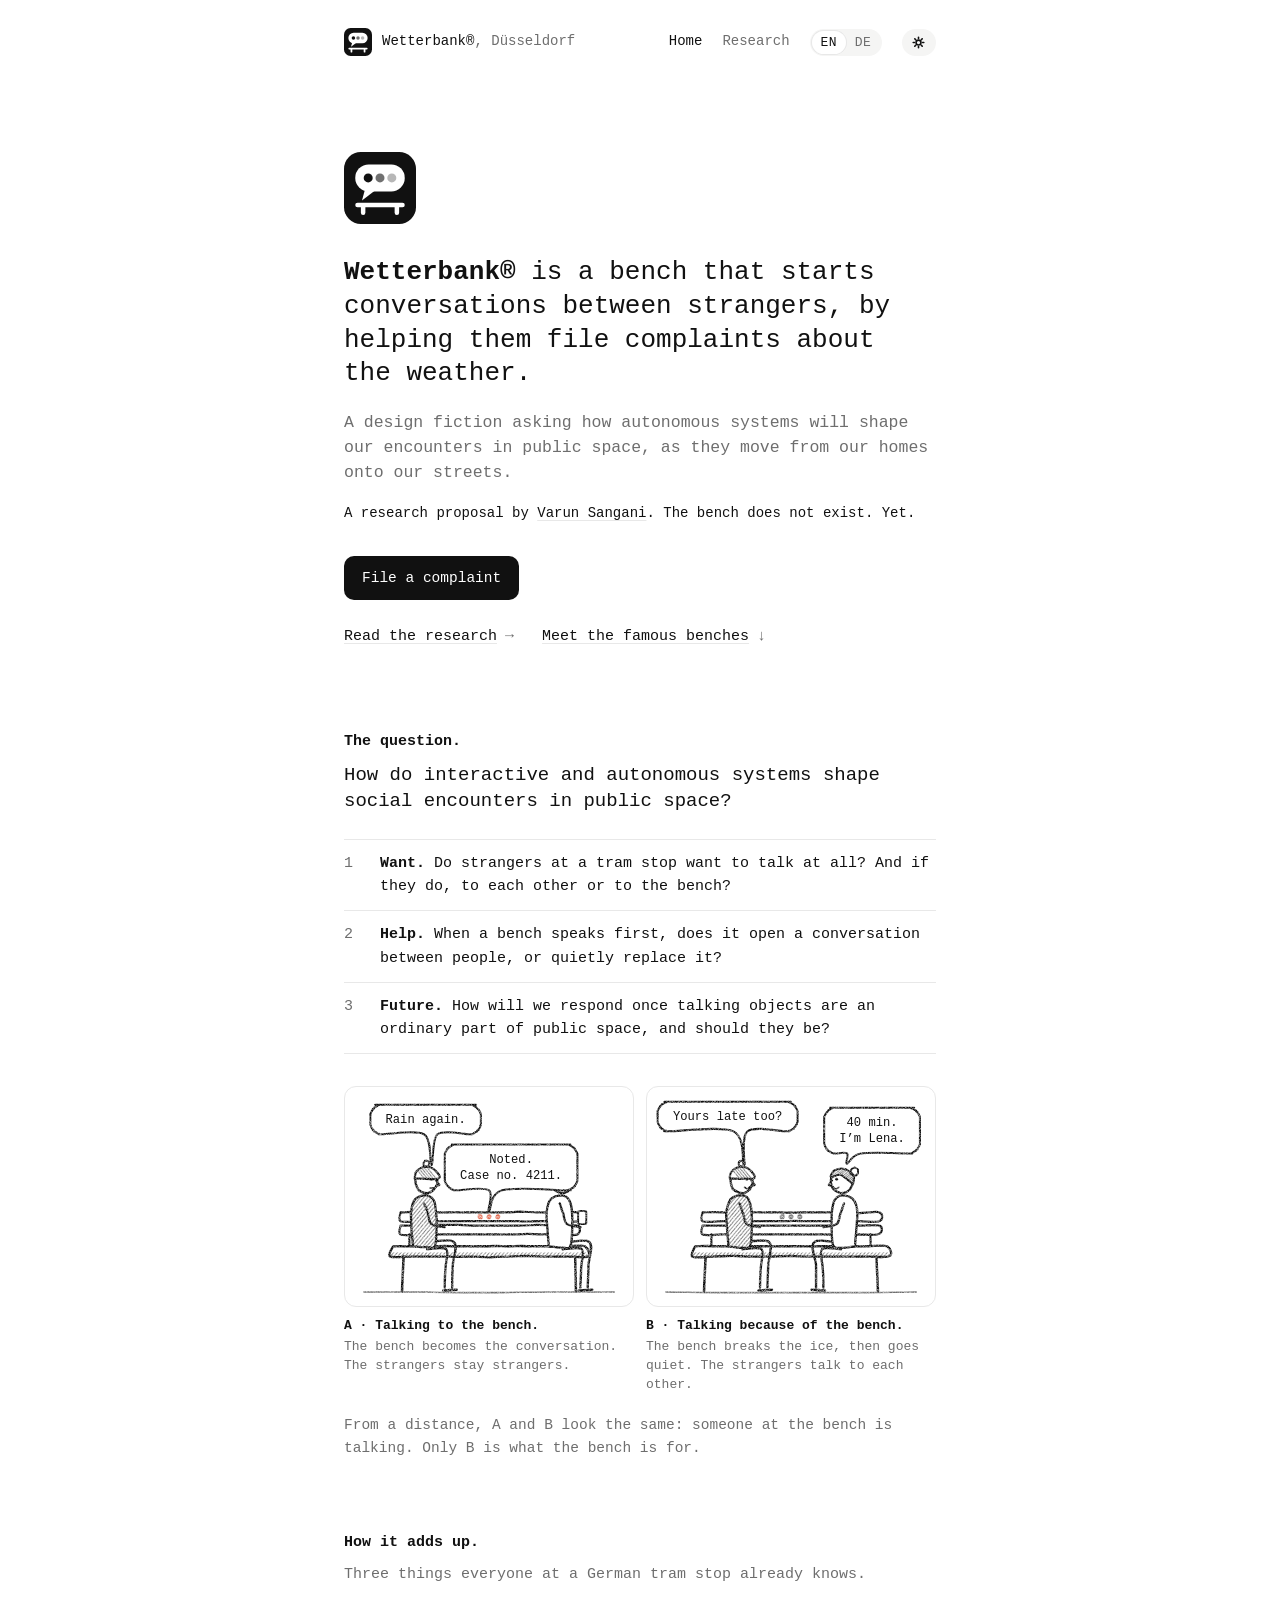
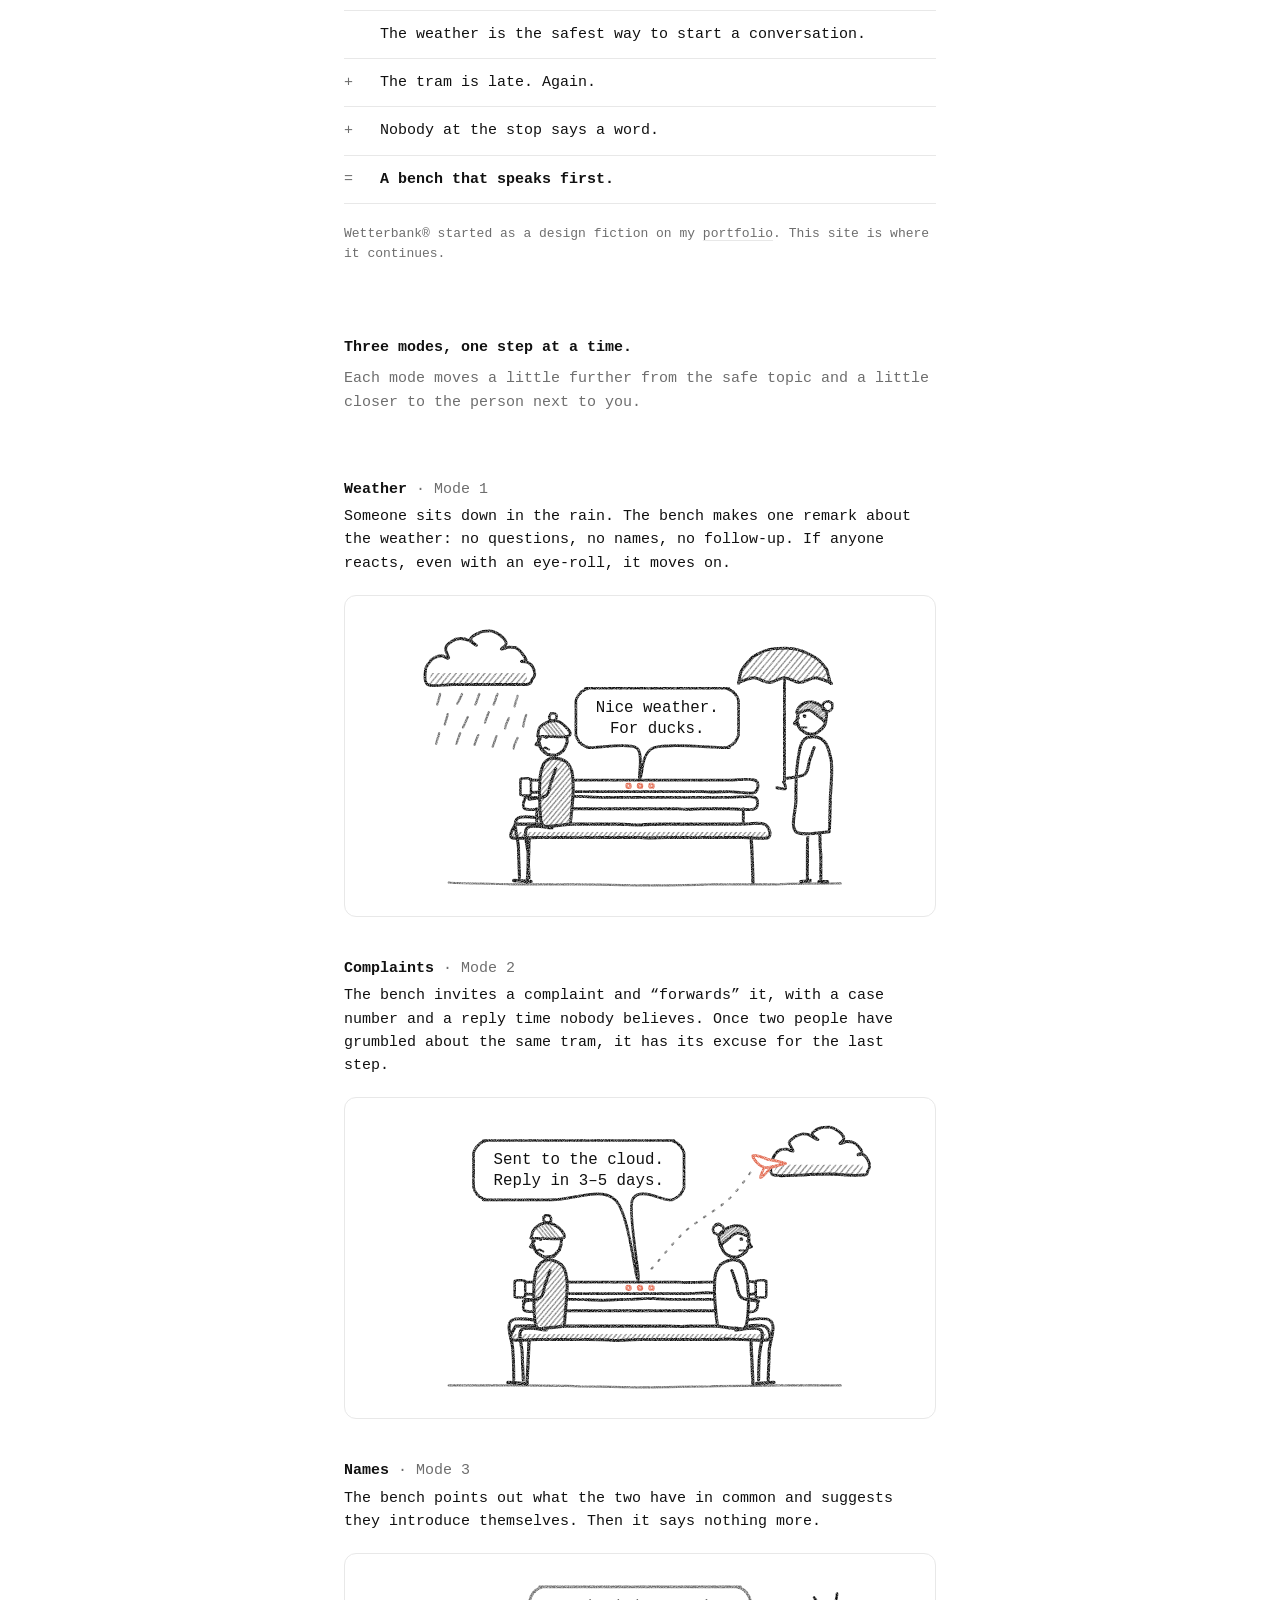
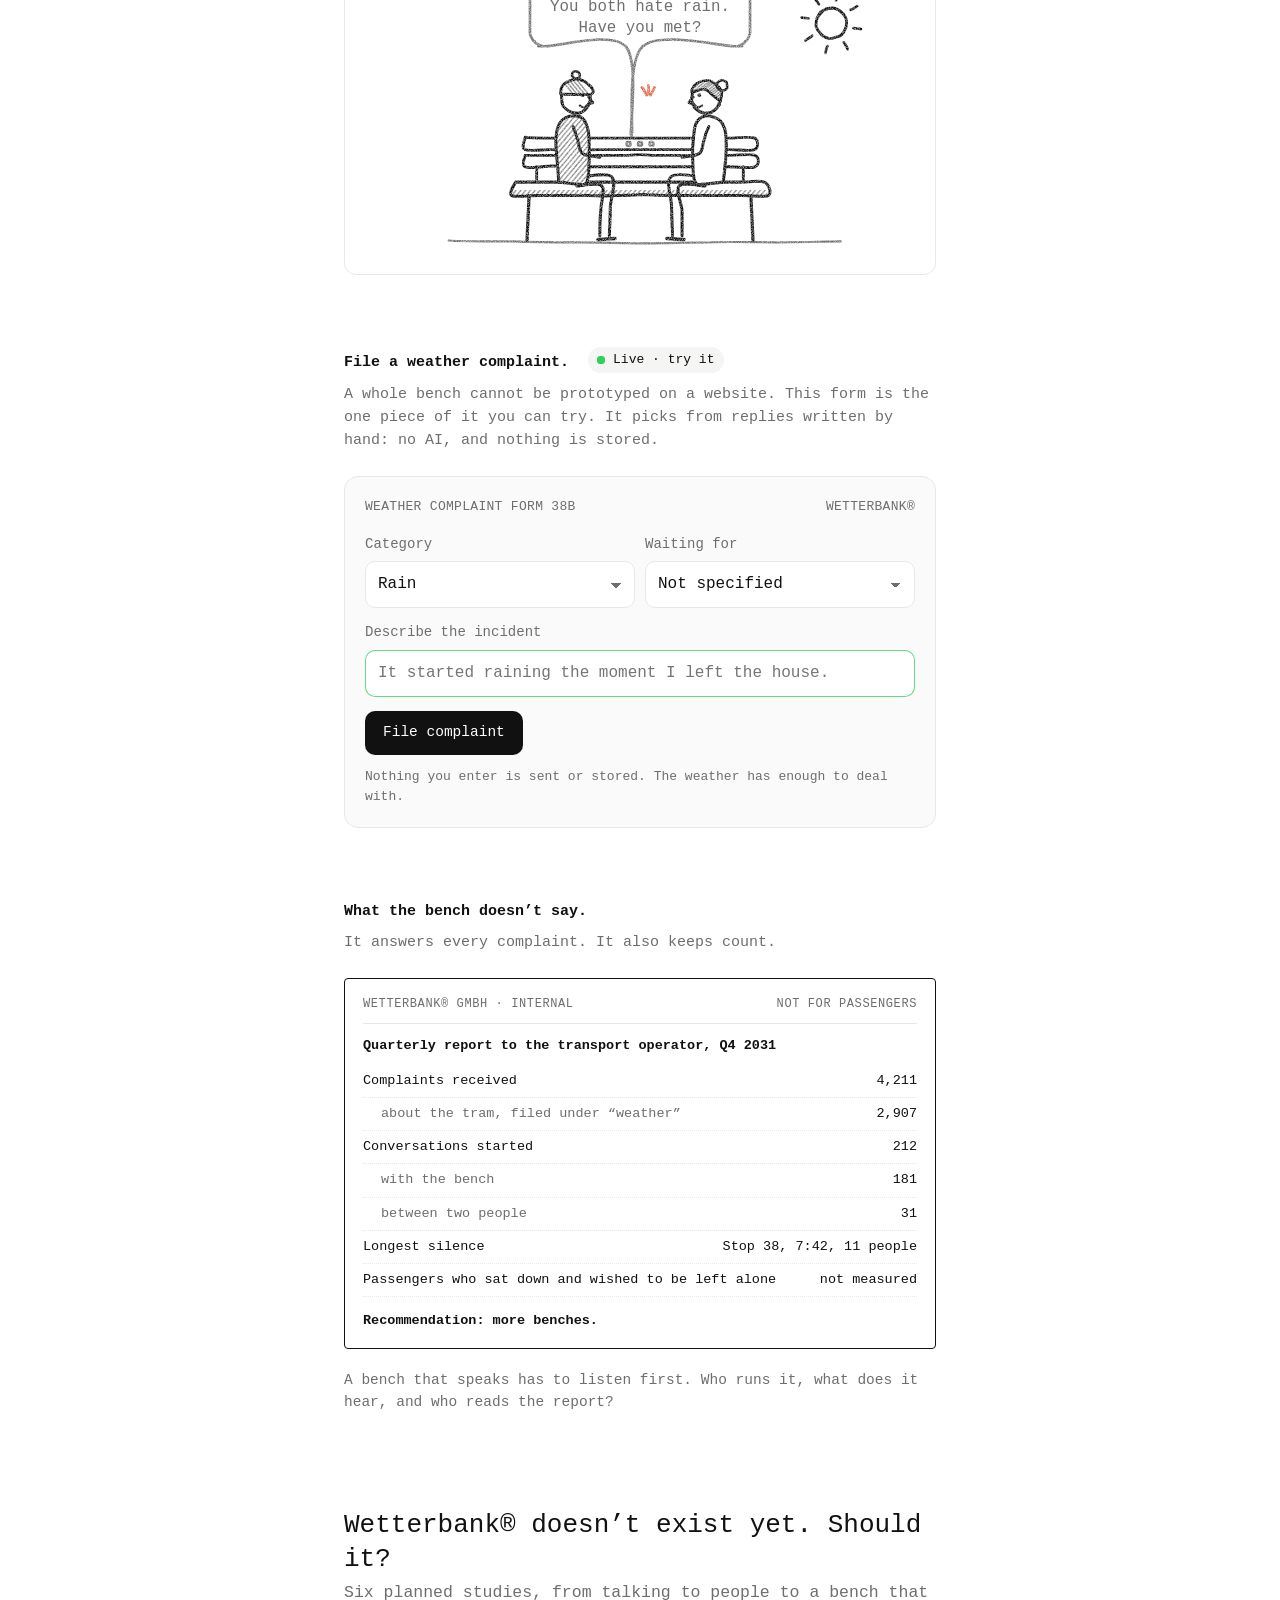
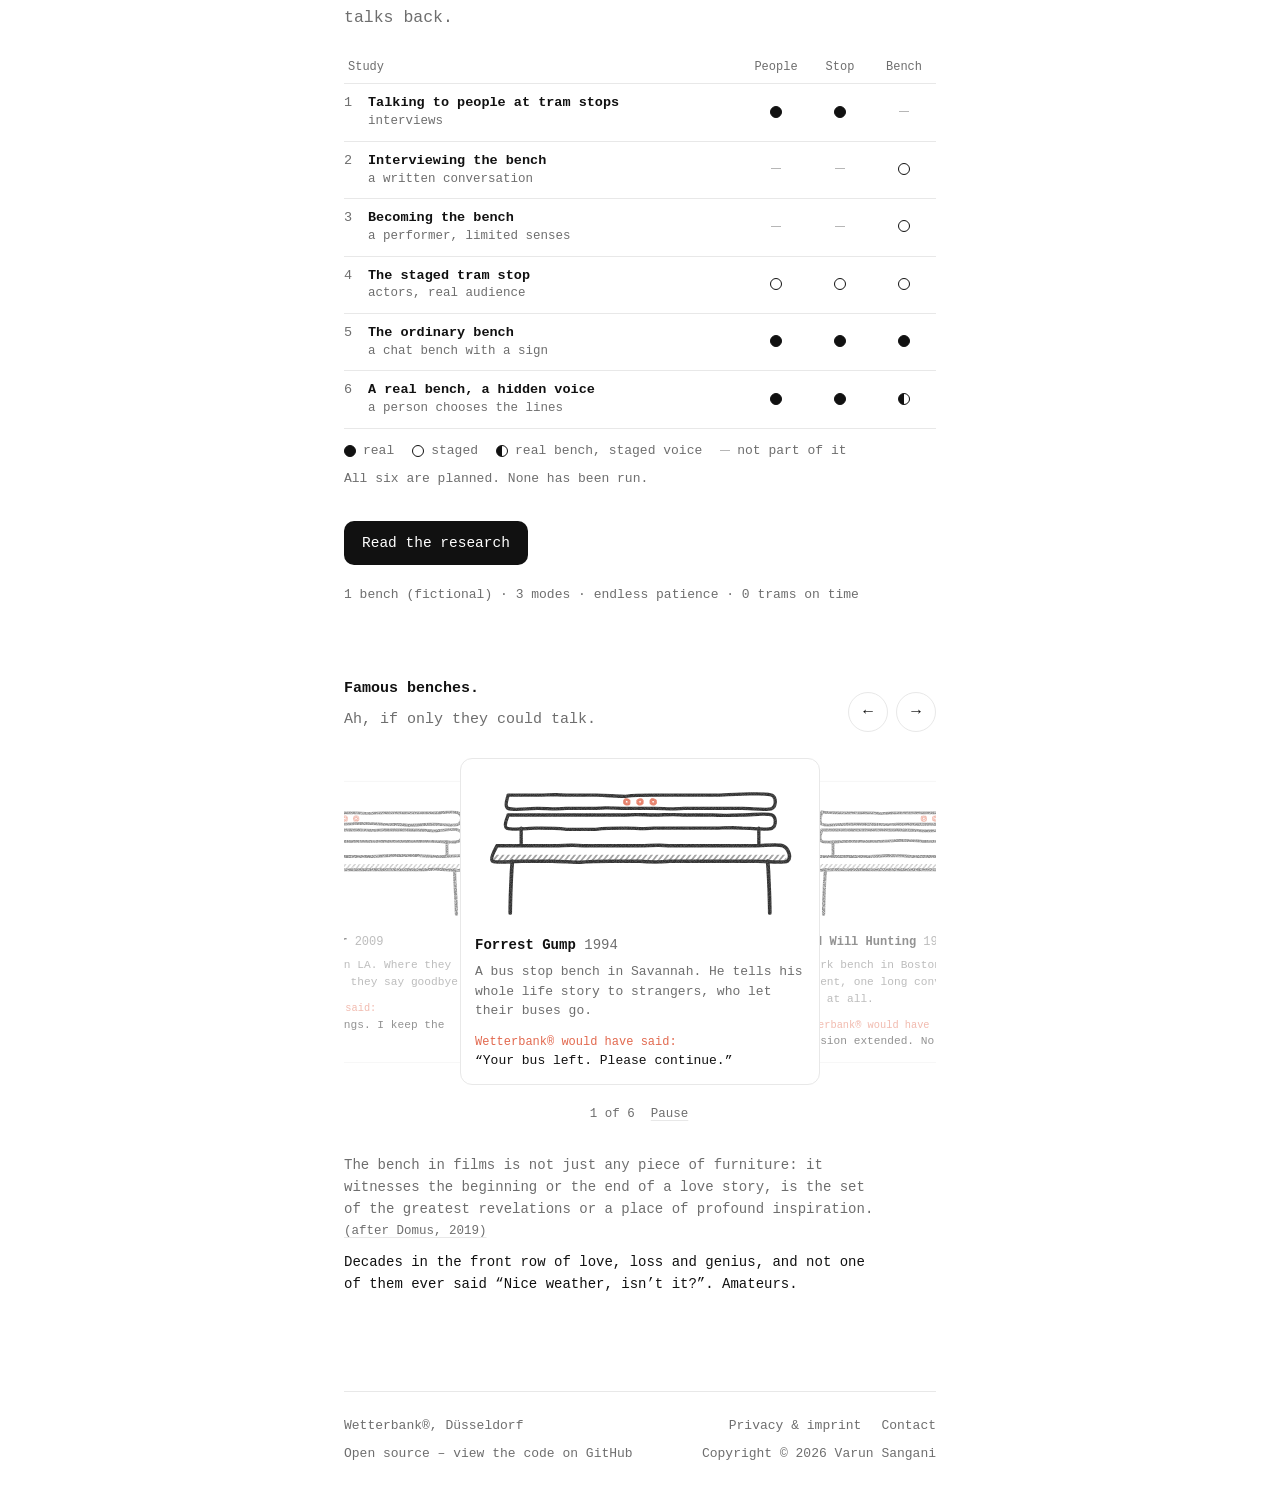
==== commit c4b17b50: "Rename the Proposal page to Research (DE: Forschung) Co-Authored-By: Claude Fable 5.2 <noreply@anthr" ====
--- a/index.html
+++ b/index.html
@@ -99,7 +99,7 @@
 
 <header class="top">
   <a class="by" href="./"><svg class="logo" viewBox="0 0 64 64" aria-hidden="true"><rect width="64" height="64" rx="15"/><rect class="mk" x="10" y="11" width="44" height="24" rx="12"/><path class="mk" d="M19 32 16 43 29 33Z"/><g class="dt"><circle cx="21.5" cy="23" r="4"/><circle cx="32" cy="23" r="4"/><circle cx="42.5" cy="23" r="4"/></g><path class="ln" d="M12 47H52M17 47v7M47 47v7"/></svg><span>Wetterbank®<span class="where">, Düsseldorf</span></span></a>
-  <nav aria-label="Pages"><a href="./" aria-current="page">Home</a><a href="documentation.html">Proposal</a><span class="lang" role="group" aria-label="Language"><a href="./" hreflang="en" lang="en" aria-label="English" aria-current="true">EN</a><a href="de/index.html" hreflang="de" lang="de" aria-label="Deutsch">DE</a></span><label class="theme"><svg viewBox="0 0 16 16" aria-hidden="true"><circle cx="8" cy="8" r="3"/><path d="M8 1.5v1.5M8 13v1.5M1.5 8H3M13 8h1.5M3.4 3.4l1 1M11.6 11.6l1 1M3.4 12.6l1-1M11.6 4.4l1-1"/></svg><span class="vh">Theme</span><select data-theme-picker aria-label="Theme" title="Theme"><option value="system">System</option><option value="spring">Spring</option><option value="summer">Summer</option><option value="autumn">Autumn</option><option value="winter">Winter</option></select></label></nav>
+  <nav aria-label="Pages"><a href="./" aria-current="page">Home</a><a href="documentation.html">Research</a><span class="lang" role="group" aria-label="Language"><a href="./" hreflang="en" lang="en" aria-label="English" aria-current="true">EN</a><a href="de/index.html" hreflang="de" lang="de" aria-label="Deutsch">DE</a></span><label class="theme"><svg viewBox="0 0 16 16" aria-hidden="true"><circle cx="8" cy="8" r="3"/><path d="M8 1.5v1.5M8 13v1.5M1.5 8H3M13 8h1.5M3.4 3.4l1 1M11.6 11.6l1 1M3.4 12.6l1-1M11.6 4.4l1-1"/></svg><span class="vh">Theme</span><select data-theme-picker aria-label="Theme" title="Theme"><option value="system">System</option><option value="spring">Spring</option><option value="summer">Summer</option><option value="autumn">Autumn</option><option value="winter">Winter</option></select></label></nav>
 </header>
 
 <main>
@@ -111,7 +111,7 @@
     <div class="actions">
       <a class="btn" href="#desk" data-to-desk>File a complaint</a>
       <div class="more">
-        <a href="documentation.html"><span class="t">Read the proposal</span> <span aria-hidden="true">→</span></a>
+        <a href="documentation.html"><span class="t">Read the research</span> <span aria-hidden="true">→</span></a>
         <a href="#famous"><span class="t">Meet the famous benches</span> <span aria-hidden="true">↓</span></a>
       </div>
     </div>
@@ -213,7 +213,7 @@
     <h2>Wetterbank® doesn’t exist yet. Should it?</h2>
     <p class="lede">Six planned studies, from talking to people to a bench that talks back.</p>
     <figure class="mx"><table><caption class="vh">What is real and what is staged in each study</caption><thead><tr><th scope="col">Study</th><th scope="col">People</th><th scope="col">Stop</th><th scope="col">Bench</th></tr></thead><tbody><tr><th scope="row"><span class="mx-n">1</span><span><span class="mx-name">Talking to people at tram stops</span><span class="mx-how">interviews</span></span></th><td><i class="dot r" aria-hidden="true"></i><span class="vh">real</span></td><td><i class="dot r" aria-hidden="true"></i><span class="vh">real</span></td><td><i class="dot n" aria-hidden="true"></i><span class="vh">not part of it</span></td></tr><tr><th scope="row"><span class="mx-n">2</span><span><span class="mx-name">Interviewing the bench</span><span class="mx-how">a written conversation</span></span></th><td><i class="dot n" aria-hidden="true"></i><span class="vh">not part of it</span></td><td><i class="dot n" aria-hidden="true"></i><span class="vh">not part of it</span></td><td><i class="dot s" aria-hidden="true"></i><span class="vh">staged</span></td></tr><tr><th scope="row"><span class="mx-n">3</span><span><span class="mx-name">Becoming the bench</span><span class="mx-how">a performer, limited senses</span></span></th><td><i class="dot n" aria-hidden="true"></i><span class="vh">not part of it</span></td><td><i class="dot n" aria-hidden="true"></i><span class="vh">not part of it</span></td><td><i class="dot s" aria-hidden="true"></i><span class="vh">staged</span></td></tr><tr><th scope="row"><span class="mx-n">4</span><span><span class="mx-name">The staged tram stop</span><span class="mx-how">actors, real audience</span></span></th><td><i class="dot s" aria-hidden="true"></i><span class="vh">staged</span></td><td><i class="dot s" aria-hidden="true"></i><span class="vh">staged</span></td><td><i class="dot s" aria-hidden="true"></i><span class="vh">staged</span></td></tr><tr><th scope="row"><span class="mx-n">5</span><span><span class="mx-name">The ordinary bench</span><span class="mx-how">a chat bench with a sign</span></span></th><td><i class="dot r" aria-hidden="true"></i><span class="vh">real</span></td><td><i class="dot r" aria-hidden="true"></i><span class="vh">real</span></td><td><i class="dot r" aria-hidden="true"></i><span class="vh">real</span></td></tr><tr><th scope="row"><span class="mx-n">6</span><span><span class="mx-name">A real bench, a hidden voice</span><span class="mx-how">a person chooses the lines</span></span></th><td><i class="dot r" aria-hidden="true"></i><span class="vh">real</span></td><td><i class="dot r" aria-hidden="true"></i><span class="vh">real</span></td><td><i class="dot h" aria-hidden="true"></i><span class="vh">real bench, staged voice</span></td></tr></tbody></table><figcaption><span class="mx-legend"><span><i class="dot r" aria-hidden="true"></i>real</span><span><i class="dot s" aria-hidden="true"></i>staged</span><span><i class="dot h" aria-hidden="true"></i>real bench, staged voice</span><span><i class="dot n" aria-hidden="true"></i>not part of it</span></span><span class="mx-status">All six are planned. None has been run.</span></figcaption></figure>
-    <div class="actions"><a class="btn" href="documentation.html">Read the proposal</a></div>
+    <div class="actions"><a class="btn" href="documentation.html">Read the research</a></div>
     <p class="stats">1 bench (fictional) · 3 modes · endless patience · 0 trams on time</p>
   </section>
 
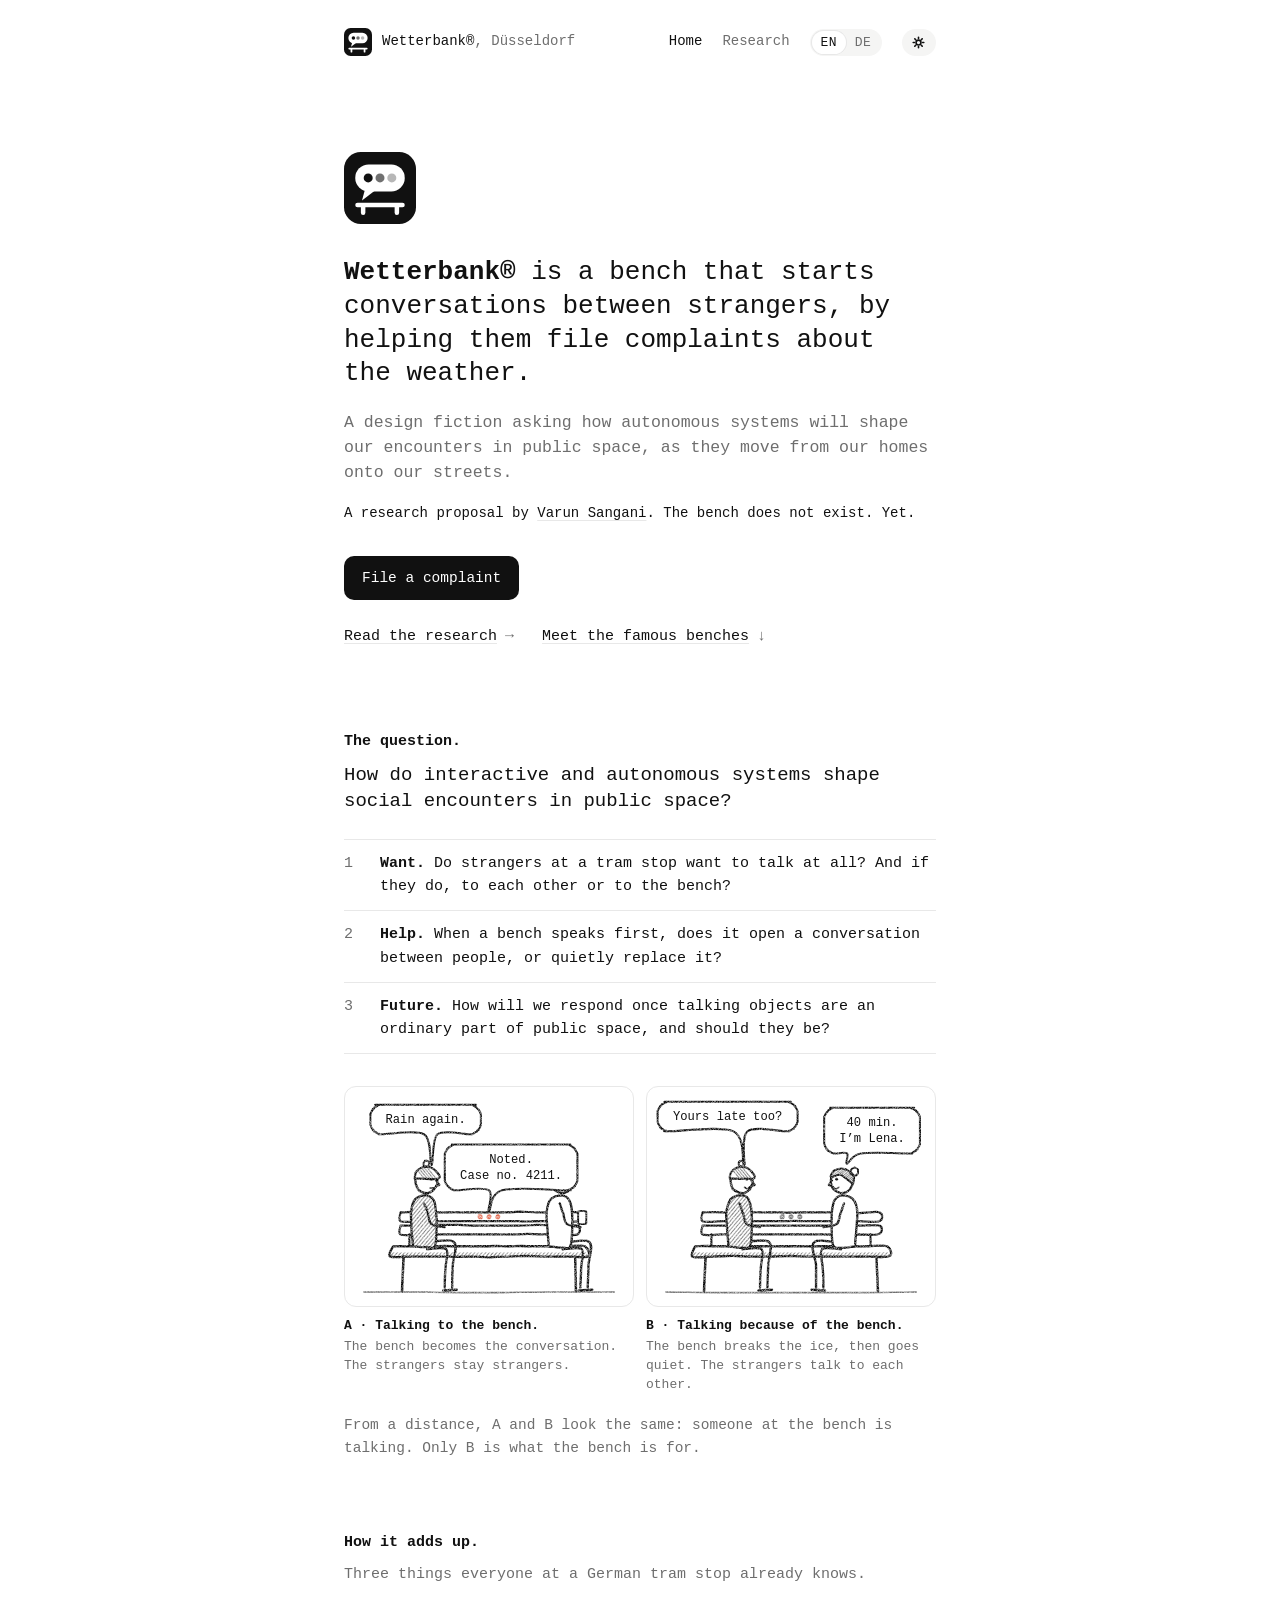
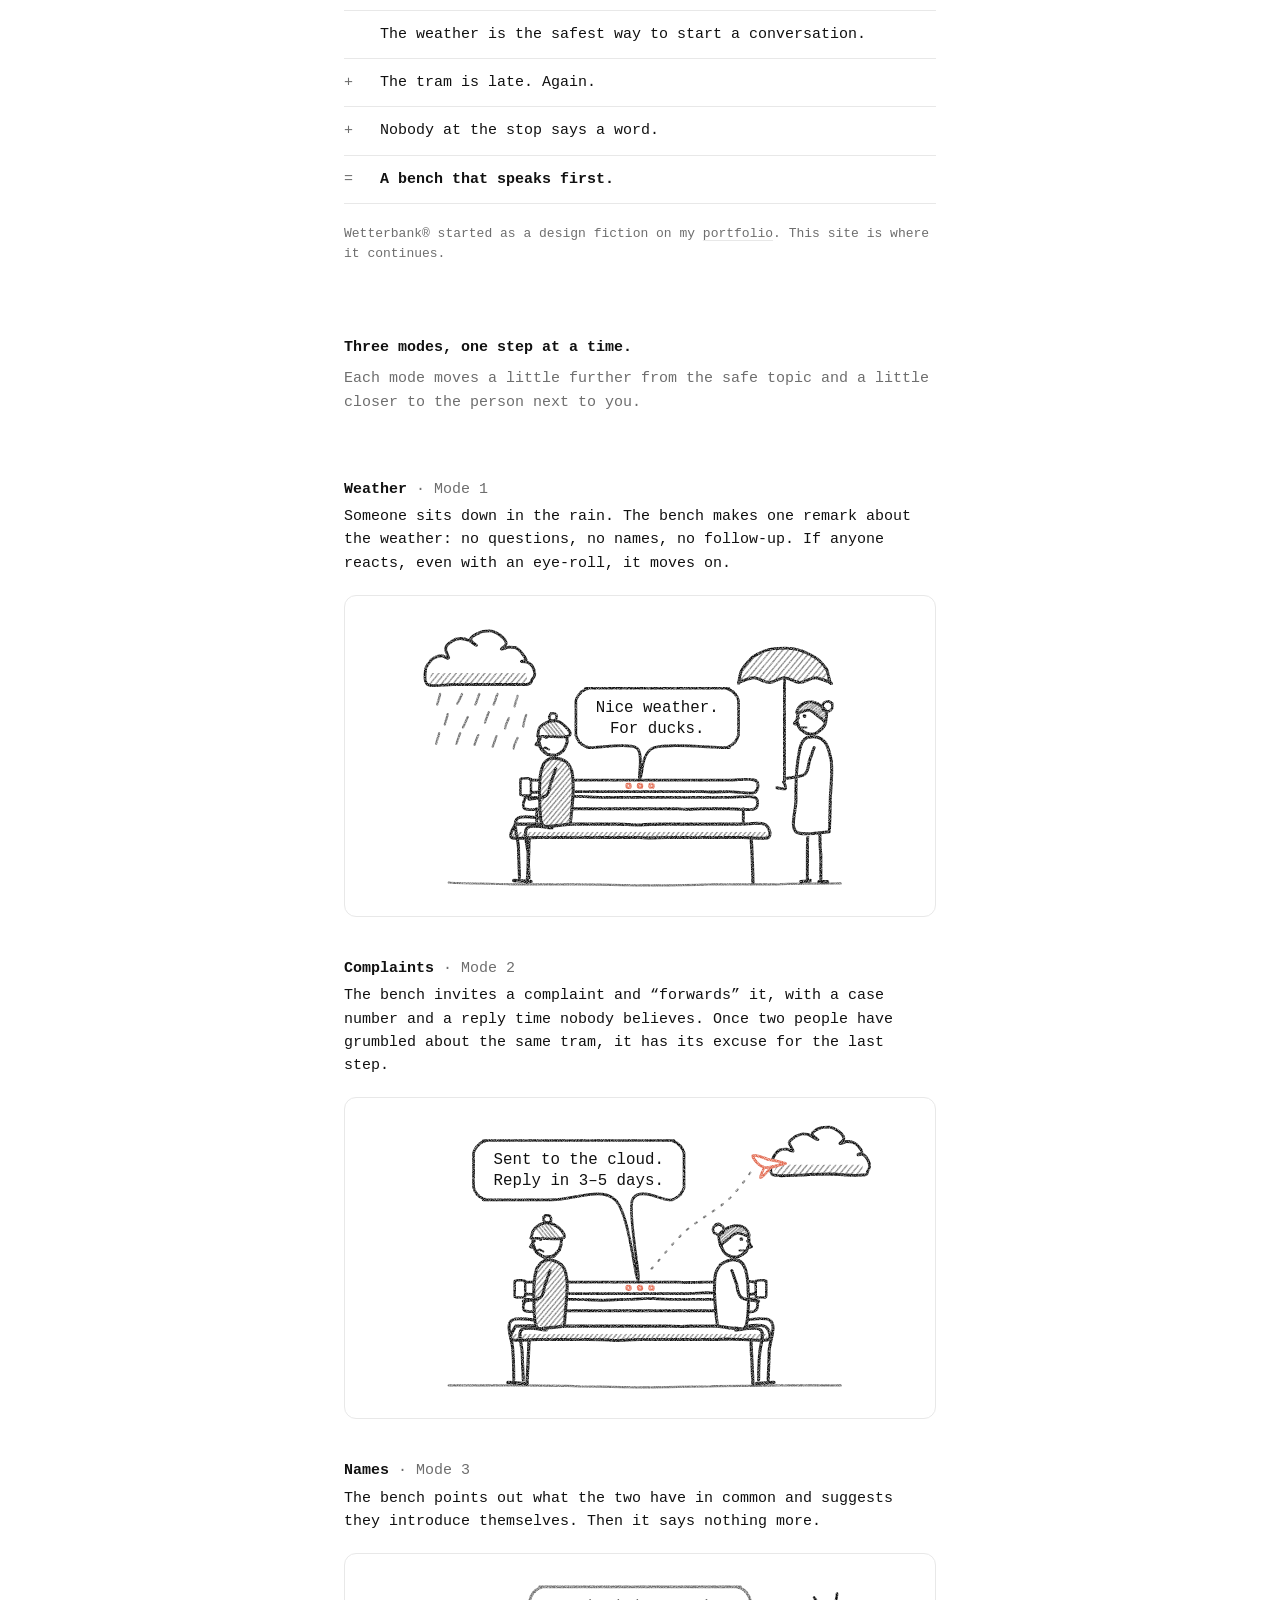
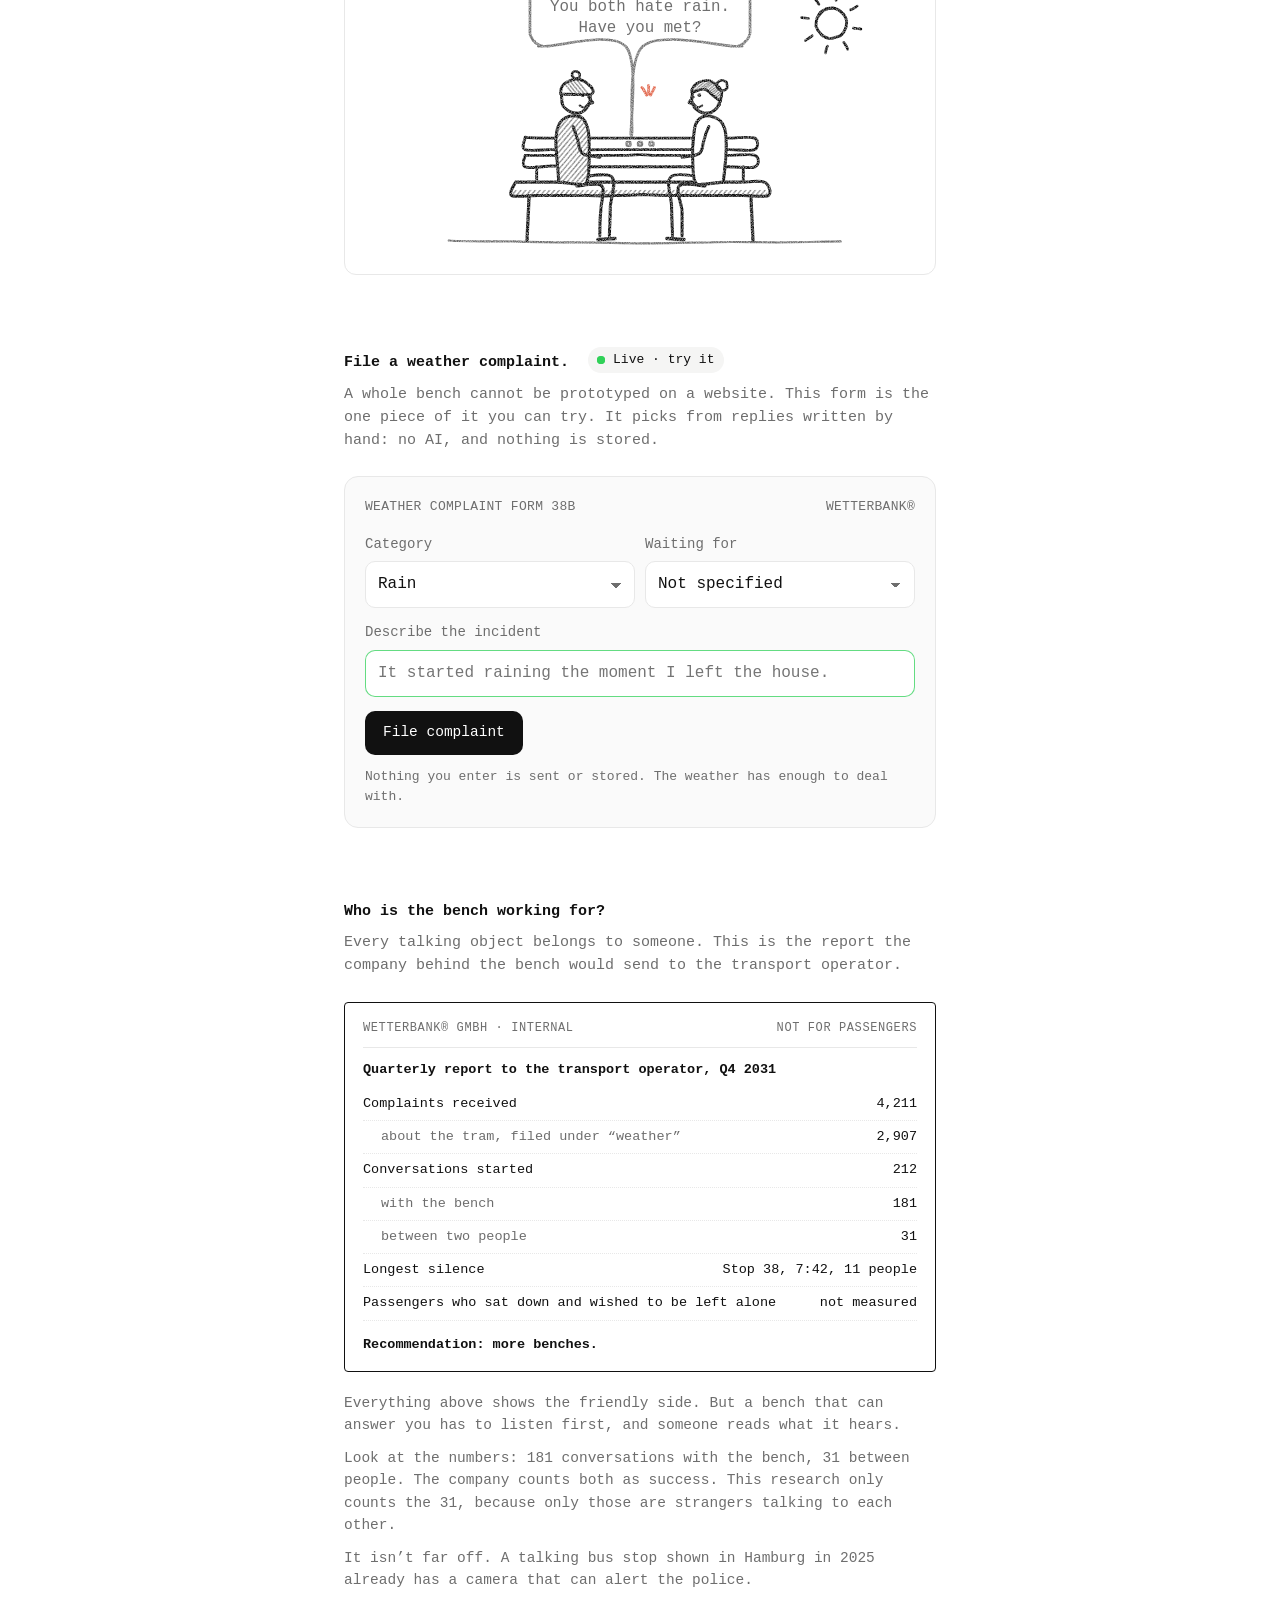
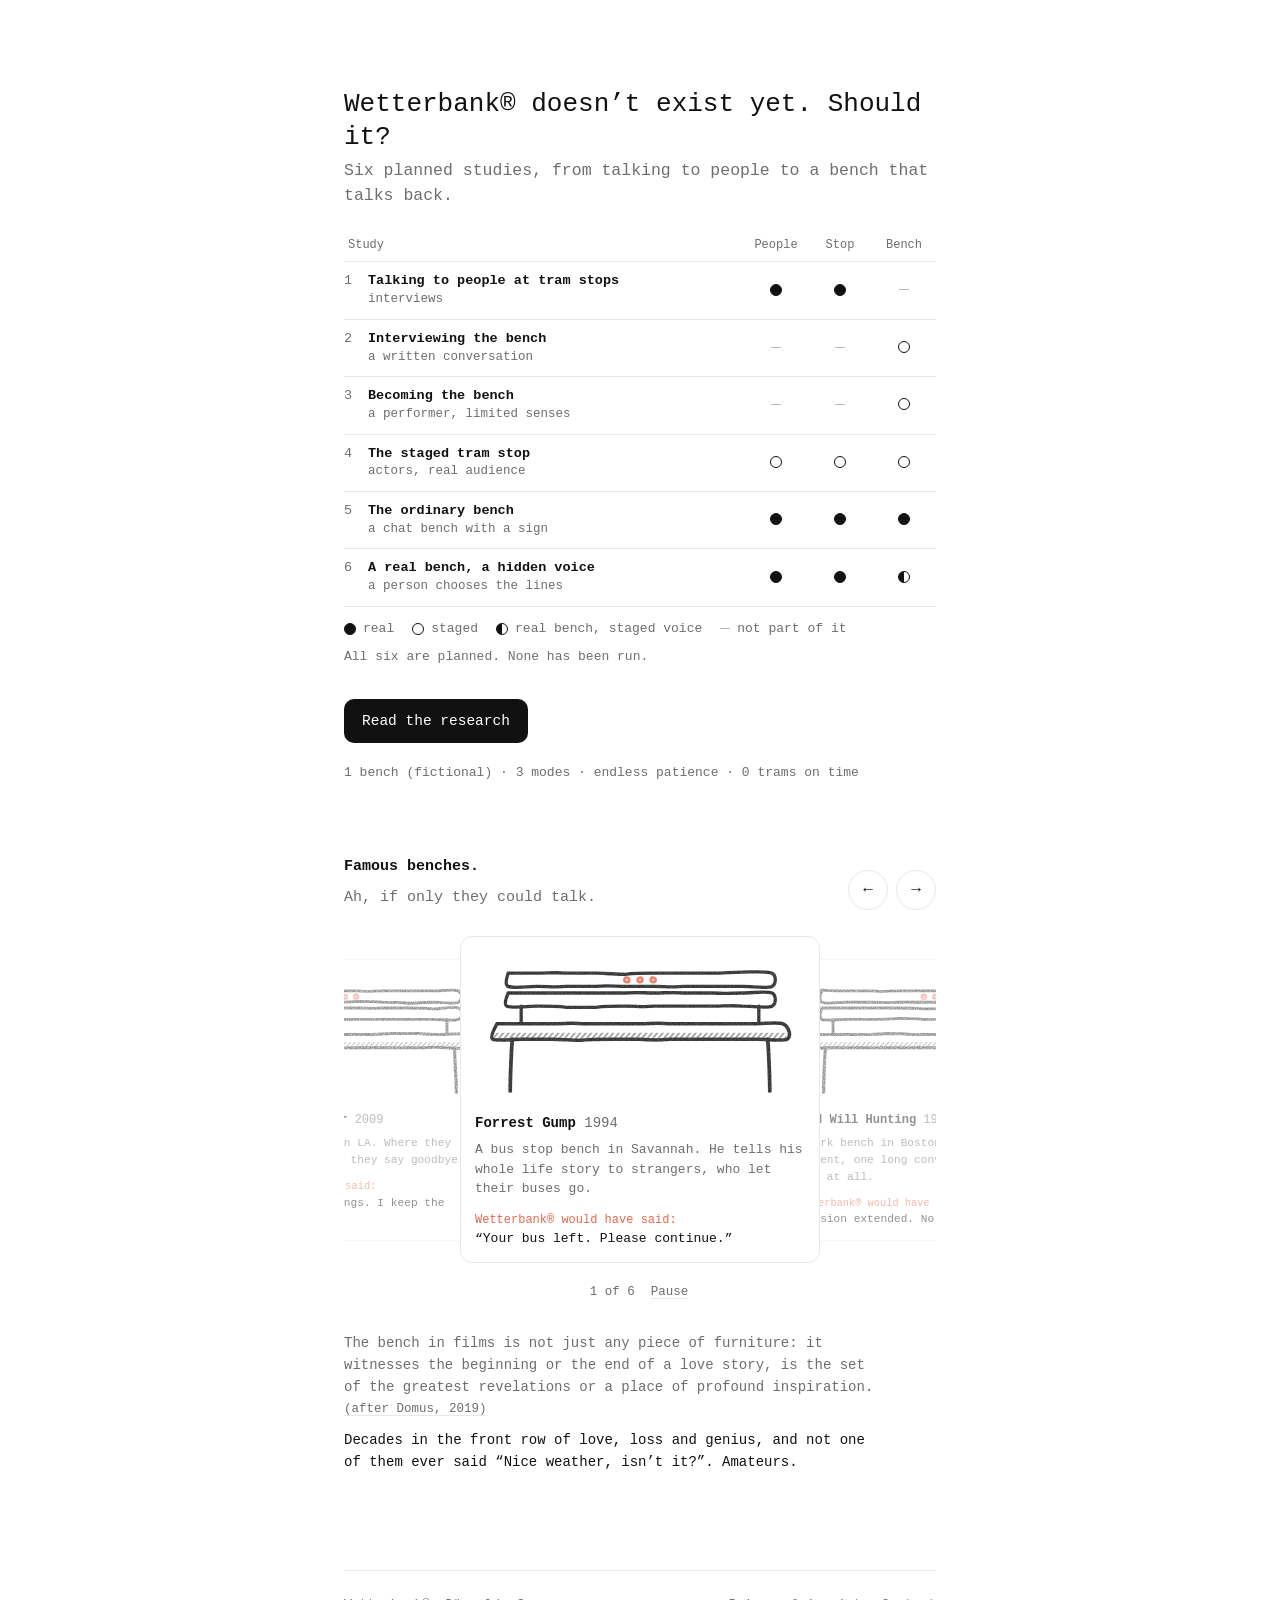
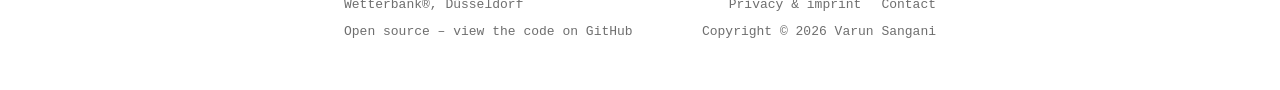
==== commit 7400a60c: "Report section: say plainly who the bench works for and why it matters Co-Authored-By: Claude Opus 5" ====
--- a/index.html
+++ b/index.html
@@ -198,15 +198,17 @@
   </section>
 
   <section id="report" aria-labelledby="rep-h">
-    <h2 id="rep-h">What the bench doesn’t say.</h2>
-    <p class="sub">It answers every complaint. It also keeps count.</p>
+    <h2 id="rep-h">Who is the bench working for?</h2>
+    <p class="sub">Every talking object belongs to someone. This is the report the company behind the bench would send to the transport operator.</p>
     <div class="memo">
       <div class="memo-head"><span>Wetterbank® GmbH · Internal</span><span>Not for passengers</span></div>
       <p class="memo-t">Quarterly report to the transport operator, Q4 2031</p>
       <dl><div class=""><dt>Complaints received</dt><dd>4,211</dd></div><div class="in"><dt>about the tram, filed under “weather”</dt><dd>2,907</dd></div><div class=""><dt>Conversations started</dt><dd>212</dd></div><div class="in"><dt>with the bench</dt><dd>181</dd></div><div class="in"><dt>between two people</dt><dd>31</dd></div><div class=""><dt>Longest silence</dt><dd>Stop 38, 7:42, 11 people</dd></div><div class=""><dt>Passengers who sat down and wished to be left alone</dt><dd>not measured</dd></div></dl>
       <p class="memo-rec">Recommendation: more benches.</p>
     </div>
-    <p class="after">A bench that speaks has to listen first. Who runs it, what does it hear, and who reads the report?</p>
+    <p class="after">Everything above shows the friendly side. But a bench that can answer you has to listen first, and someone reads what it hears.</p>
+    <p class="after">Look at the numbers: 181 conversations with the bench, 31 between people. The company counts both as success. This research only counts the 31, because only those are strangers talking to each other.</p>
+    <p class="after">It isn’t far off. A talking bus stop shown in Hamburg in 2025 already has a camera that can alert the police.</p>
   </section>
 
   <section class="closing" id="studies">
--- a/css/site.css
+++ b/css/site.css
@@ -178,6 +178,7 @@
 .fame-outro .fame-quip{color:var(--fg)}
 
 .after{margin:20px 0 0;font-size:14.5px;color:var(--mute)}
+.after+.after{margin-top:10px}
 .hero-by{margin:18px 0 0;font-size:14px;line-height:1.5}
 .subq+.ab{margin-top:32px}
 
